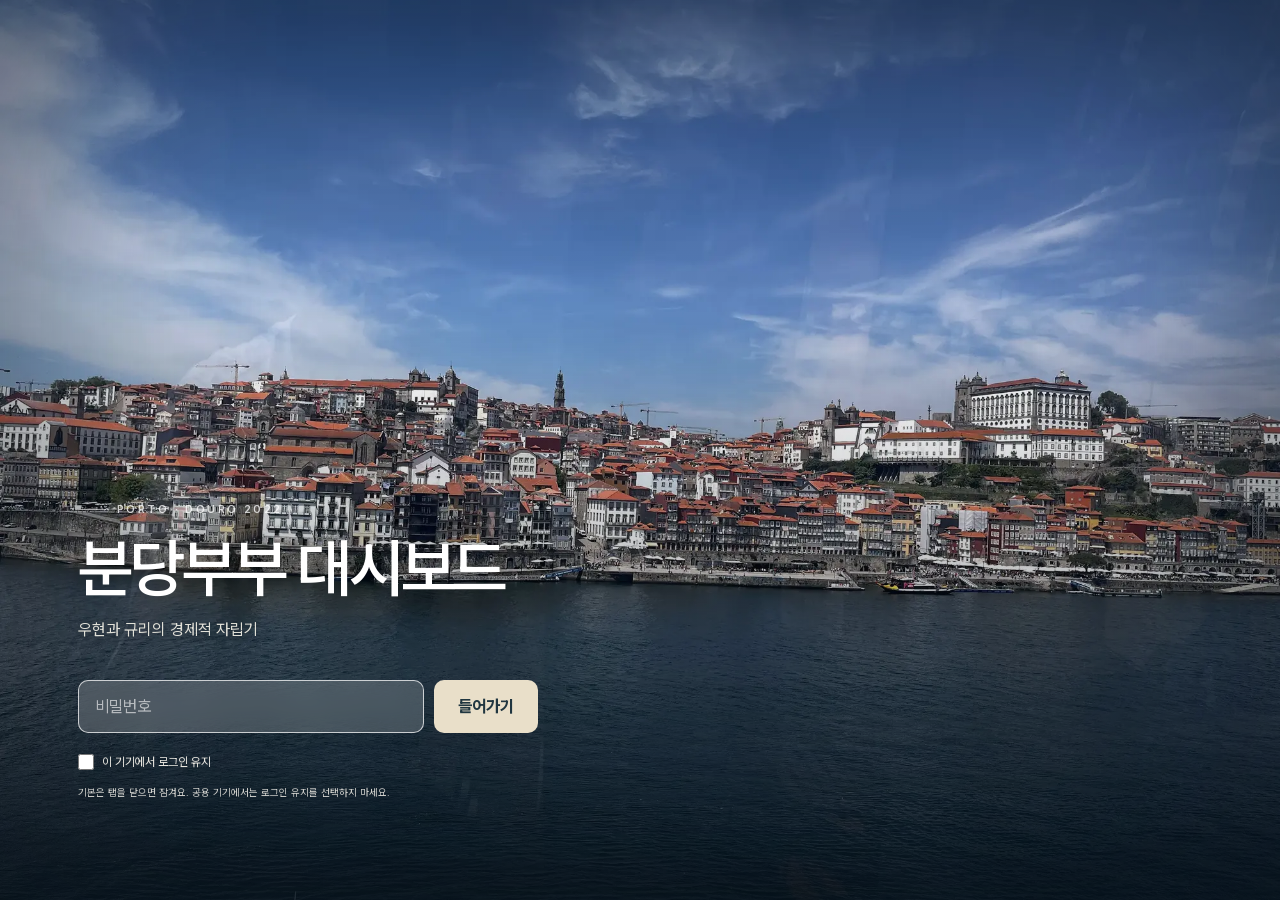
==== docs/index.html @ 0e935b37 "fix: restore readable original daily fortune sections" ====
<!DOCTYPE html>
<html lang="ko">
<head>
<meta charset="utf-8">
<meta name="viewport" content="width=device-width, initial-scale=1">
<meta name="robots" content="noindex">
<title>분당부부 대시보드</title>
<meta name="description" content="분당부부의 자산·FIRE 진척과 이사 후보를 한 화면에서 봅니다. 비밀번호로 잠긴 개인 대시보드입니다.">
<meta name="color-scheme" content="light dark">
<!-- 주소창·상태바 색을 페이지 배경과 맞춘다. 안 맞으면 모바일에서 위아래가 따로 논다. -->
<meta name="theme-color" content="#f6f7f9" media="(prefers-color-scheme: light)">
<meta name="theme-color" content="#0b0e12" media="(prefers-color-scheme: dark)">
<meta name="format-detection" content="telephone=no">
<!-- 홈 화면에 추가했을 때 브라우저 크롬 없이 앱처럼 뜬다 -->
<link rel="manifest" href="manifest.webmanifest">
<meta name="apple-mobile-web-app-capable" content="yes">
<meta name="apple-mobile-web-app-status-bar-style" content="black-translucent">
<meta name="apple-mobile-web-app-title" content="분당부부">
<!-- 파비콘은 외부 파일 없이 SVG 데이터 URI로. 요청 하나를 아끼고 다크에서도 또렷하다. -->
<link rel="icon" href="data:image/svg+xml,%3Csvg xmlns='http://www.w3.org/2000/svg' viewBox='0 0 64 64'%3E%3Crect width='64' height='64' rx='14' fill='%231f5fd0'/%3E%3Cpath d='M14 42 L26 28 L36 36 L50 20' fill='none' stroke='white' stroke-width='6' stroke-linecap='round' stroke-linejoin='round'/%3E%3C/svg%3E">
<link rel="apple-touch-icon" href="data:image/svg+xml,%3Csvg xmlns='http://www.w3.org/2000/svg' viewBox='0 0 64 64'%3E%3Crect width='64' height='64' rx='14' fill='%231f5fd0'/%3E%3Cpath d='M14 42 L26 28 L36 36 L50 20' fill='none' stroke='white' stroke-width='6' stroke-linecap='round' stroke-linejoin='round'/%3E%3C/svg%3E">
<!-- 히어로 이미지에 <link rel=preload>를 걸지 않는다. 크롬의 preload 스캐너는 뷰포트가
     정해지기 전에 돌아 media 조건을 무시하고 양쪽 파일을 다 받아버린다(실측 확인).
     이 페이지는 CSS가 통째로 인라인이라 스타일시트 왕복이 없어 preload 이득도 거의 없다. -->
<style>
  /* Pretendard 가변 — KS X 1001 한글 2,350자 + 라틴 + 명리 한자로 직접 서브셋(441KB).
     CDN을 쓰지 않는다: 외부 요청 0개 원칙을 지키고, 서드파티가 죽어도 글자가 안 깨진다.
     원본 2,057KB에서 줄인 것이고, 가변 1종(441KB)이 정적 3종(559KB)보다 가벼우면서
     이 페이지가 쓰는 400~800 굵기를 전부 커버한다.
     tnum을 살려 뒀다 — 숫자 자리 맞춤이 여기 달려 있어 본문·숫자를 한 폰트로 통일했다.
     swap: 폰트가 오기 전에도 시스템 글꼴로 먼저 읽힌다(빈 화면 없음). */
  @font-face {
    font-family: "Pretendard Subset";
    src: url("assets/font/pretendard-subset.woff2") format("woff2");
    font-weight: 45 930;
    font-style: normal;
    font-display: swap;
  }
  :root {
    /* 색 — 표면/잉크
       중립을 액센트(파랑) 쪽으로 살짝 기울인 냉색으로. 따뜻한 회색은 문서 느낌이 강했고,
       금융 계기판은 차가운 중립이 '정밀하다'는 인상을 준다. 액센트 계열은 그대로 잇는다. */
    --surface-1: #ffffff; --page: #f6f7f9;
    --ink-1: #11151b; --ink-2: #4a525e; --ink-muted: #87909c;
    --grid: #e0e4ea; --baseline: #c8cfd8; --border: rgba(17,21,27,0.10);
    /* 색 — 의미 */
    --pos: #0a7a3d; --neg: #c14340; --accent: #1f5fd0; --warn: #a9741a;

    /* 테마를 따르지 않는 색 — 아래 둘은 의도적으로 고정이다.
       ① 인트로: 항상 어두운 사진 위에 얹히므로 라이트/다크와 무관하다.
          테마 블록에 넣으면 라이트 모드에서 히어로가 깨진다.
       ② 스티키 메모: 종이 메모의 파스텔이라 테마가 바뀌어도 종이는 노랗다. */
    --intro-bg: #0a1826;
    --intro-sky-1: #2f6f9c; --intro-sky-2: #235c85;
    --intro-deep-1: #16466f; --intro-deep-2: #1e5680; --intro-deep-3: #17496a;
    --intro-deep-4: #103a54; --intro-deep-5: #0b2b3d;
    --intro-btn-ink: #123049;
    --intro-msg: #ffd6d1;
    --sticky-paper: #FFE08A; --sticky-cat: #7a5c00; --sticky-ink: #37322b;
    /* 의미색 배경 틴트 — 등락을 '색'만이 아니라 '형태(칩)'로도 읽히게 한다.
       색각 특성과 무관하게 훑을 때 시선에 걸리는 것이 목적. */
    --pos-bg: rgba(10,122,61,.10); --neg-bg: rgba(193,67,64,.10); --warn-bg: rgba(169,116,26,.12);
    /* 시세 방향 — 국내 증권 관례(상승 빨강·하락 파랑). --pos/--neg(우리에게 좋은가)와 다른 질문이다 */
    --rise: #d42a3c; --fall: #1d62d4; --rise-bg: rgba(212,42,60,.10); --fall-bg: rgba(29,98,212,.10);
    --accent-bg: rgba(31,95,208,.08);
    /* 색 — 자산 카테고리 (차트·칩 공용) */
    --c-re: #2a78d6; --c-us: #17a074; --c-kr: #e0961a; --c-cash: #0a9668;
    --c-vi: #6d5cd6; --c-debt: #c0645f;
    /* '지금 vs 은퇴' 비교 막대 전용 — 항목 색을 쓰지 않고 두 계열만 구분한다 */
    --cmp-now: #b9b7ae; --cmp-ret: #2a78d6;
    /* 표지 위를 지나가는 탭바의 유리 배경 */
    --nav-bg: rgba(252,252,251,.88);
    /* 내비게이션 전용 팔레트 — 제네시스식으로 조용하게. 시그니처는 구리색 한 줄이고,
       선택 표시는 색으로 소리치지 않고 '판(plate)'을 깔아 층을 만든다.
       --accent(파랑)를 쓰지 않는 이유: 그 파랑은 링크·포커스링의 색이라, 내비까지
       같은 색을 쓰면 '누를 수 있는 것'과 '지금 여기'가 한 색으로 뭉갠다. */
    --nav-accent: #9a6a3c;                  /* 구리 */
    /* 판을 흰색으로 두면 바 자체가 이미 거의 흰색이라 보이지 않는다.
       구리에서 파생한 옅은 톤을 깔아, 선택 표시와 시그니처를 한 몸으로 만든다. */
    --nav-on-bg: rgba(154,106,60,.10);
    --nav-on-line: rgba(154,106,60,.32);
    --nav-hover: rgba(17,21,27,.045);
    /* 하위호환 별칭 */
    --up: var(--pos); --down: var(--neg);
    /* ── 타이포 — 크기가 아니라 '역할'로 쓴다 ──────────────────────────────
       종전 스케일은 아래쪽에 뭉쳐 있었다. 13/12.5/11.5는 1.5px 안에 세 단계가
       겹쳐 사실상 구분이 안 되는데 전체 사용의 84%가 거기 몰렸고, 정작 h2(카드 제목)가
       본문과 같은 13px이라 위계가 없었다. 그래서 중간을 열고 아래를 정리한다.
         대제목 h1 › 중제목 h2 › 소제목 h3 › 본문 › 설명글 › 보조
       숫자는 제목과 다른 리듬이 필요해 별도 축(num-*)으로 뗀다. */
    --fs-display: clamp(32px, 5.2vw, 44px);  /* 인트로 히어로 */
    --fs-h1: 26px;      /* 대제목 — 사이트 타이틀 */
    --fs-h2: 19px;      /* 중제목 — 카드 제목 */
    --fs-h3: 16.5px;      /* 소제목 — 카드 안 구획·강조 라벨 */
    --fs-nav: 17px;     /* 탭 — 전역 길잡이라 본문보다 확실히 크게 */
    --fs-body: 14.5px;  /* 본문 · 표 셀 */
    --fs-cap: 13.5px;   /* 설명글 · 캡션 */
    --fs-micro: 12.5px; /* 배지 · 단위 — 최소한만 */
    --fs-num-xl: 32px;  /* 대표 KPI */
    --fs-num-lg: 25px;  /* 일반 KPI */
    --fs-num-md: 19.5px;  /* 보조 수치 */
    /* 하위호환 별칭 — 옛 이름을 새 역할로 잇는다 */
    --fs-hero: var(--fs-display); --fs-1: var(--fs-num-xl); --fs-2: var(--fs-num-lg);
    --fs-3: var(--fs-num-md); --fs-4: var(--fs-h3);
    --fs-sm: var(--fs-cap); --fs-xs: var(--fs-micro);
    /* 서체 축 — 본문(sans)과 데이터(mono)를 역할로 가른다.
       라벨·단위·시각·표 헤더를 모노+대문자+자간으로 쓰면 본문과 층이 갈리면서
       '계기판'의 인상이 생긴다. 웹폰트를 링크하면 CSP/오프라인에서 조용히 깨지므로
       설치 폰트 스택만 쓴다. */
    --sans: "Pretendard Subset", "Pretendard Variable", Pretendard,
            system-ui, -apple-system, "Segoe UI", "Apple SD Gothic Neo", sans-serif;
    /* 숫자도 같은 글꼴로. Pretendard에 tnum이 있어 자리가 맞고, OS마다 다른
       모노 스택을 쓰지 않아 화면이 어디서나 같아진다. */
    --mono: "Pretendard Subset", "Pretendard Variable", Pretendard,
            ui-monospace, "SF Mono", "Cascadia Mono", Consolas, monospace;
    /* 형태 */
    --r: 12px; --r-sm: 8px; --r-pill: 999px;
    --shadow: 0 1px 2px rgba(11,11,11,.04);
    --shadow-lift: 0 6px 18px rgba(11,11,11,.07);
    --flow-hi: rgba(42,120,214,.07);
    /* 움직임 — 한 곳에서 관리해 화면 전체가 같은 호흡으로 움직이게 */
    --ease: cubic-bezier(.22, .61, .36, 1);      /* 부드럽게 감속 */
    --ease-out: cubic-bezier(.16, 1, .3, 1);     /* 크게 튀어나오듯 */
    --dur-1: .16s; --dur-2: .28s; --dur-3: .45s;
  }
  /* 다크 팔레트 — OS 설정(수동 미지정 시) 또는 수동 토글(data-theme=dark) */
  @media (prefers-color-scheme: dark) { :root:not([data-theme]) {
      --surface-1: #141920; --page: #0b0e12;
      --ink-1: #eef1f5; --ink-2: #b3bcc8; --ink-muted: #7d8794;
      --grid: #242c36; --baseline: #38424e; --border: rgba(255,255,255,0.10);
      --pos: #3cb96a; --neg: #e0706c; --accent: #5b95ee; --warn: #d09a3a;
      --pos-bg: rgba(60,185,106,.14); --neg-bg: rgba(224,112,108,.14); --warn-bg: rgba(208,154,58,.16);
      --rise: #ff6b6f; --fall: #6aa6ff; --rise-bg: rgba(255,107,111,.15); --fall-bg: rgba(106,166,255,.15);
      --accent-bg: rgba(91,149,238,.13);
      --c-re: #4a92ea; --c-us: #22b184; --c-kr: #d99b2c; --c-cash: #17a877;
      --c-vi: #9689ec; --c-debt: #d68a86;
      --cmp-now: #55544f; --cmp-ret: #4a92ea;
      --nav-bg: rgba(20,20,19,.86);
      --nav-accent: #c89b6a;                /* 어두운 바탕에선 구리를 한 단계 밝게 */
      --nav-on-bg: rgba(200,155,106,.15);
      --nav-on-line: rgba(200,155,106,.34);
      --nav-hover: rgba(255,255,255,.05);
      --shadow: none; --shadow-lift: 0 6px 20px rgba(0,0,0,.45);
      --flow-hi: rgba(74,146,234,.12);
  } }
  :root[data-theme="dark"] {
      --surface-1: #141920; --page: #0b0e12;
      --ink-1: #eef1f5; --ink-2: #b3bcc8; --ink-muted: #7d8794;
      --grid: #242c36; --baseline: #38424e; --border: rgba(255,255,255,0.10);
      --pos: #3cb96a; --neg: #e0706c; --accent: #5b95ee; --warn: #d09a3a;
      --pos-bg: rgba(60,185,106,.14); --neg-bg: rgba(224,112,108,.14); --warn-bg: rgba(208,154,58,.16);
      --rise: #ff6b6f; --fall: #6aa6ff; --rise-bg: rgba(255,107,111,.15); --fall-bg: rgba(106,166,255,.15);
      --accent-bg: rgba(91,149,238,.13);
      --c-re: #4a92ea; --c-us: #22b184; --c-kr: #d99b2c; --c-cash: #17a877;
      --c-vi: #9689ec; --c-debt: #d68a86;
      --cmp-now: #55544f; --cmp-ret: #4a92ea;
      --nav-bg: rgba(20,20,19,.86);
      --nav-accent: #c89b6a;                /* 어두운 바탕에선 구리를 한 단계 밝게 */
      --nav-on-bg: rgba(200,155,106,.15);
      --nav-on-line: rgba(200,155,106,.34);
      --nav-hover: rgba(255,255,255,.05);
      --shadow: none; --shadow-lift: 0 6px 20px rgba(0,0,0,.45);
      --flow-hi: rgba(74,146,234,.12);
  }
  /* data-theme="light"는 별도 변수 불필요 — :root 기본(라이트)이 그대로 적용되고
     위 OS-다크 규칙은 :not([data-theme])라 무효화된다 */
  * { box-sizing: border-box; margin: 0; }
  body {
    background: var(--page); color: var(--ink-1);
    font-family: var(--sans);
    /* tnum·kern을 폰트 차원에서 켠다. tabular-nums만으로는 폰트가 지원해도
       브라우저가 늘 적용하지는 않는다. */
    font-feature-settings: "tnum" 1, "kern" 1;
    font-size: var(--fs-body); line-height: 1.5;
    --pad: 20px;   /* 표지·탭바가 이 여백을 뚫고 화면 끝까지 나갈 때 쓴다 */
    padding: 22px var(--pad) 60px; max-width: 1200px; margin: 0 auto;
    -webkit-font-smoothing: antialiased;
  }

  /* ── 데이터 표기 유틸 ──────────────────────────────────────────────────
     .u-mono  : 라벨·단위·시각 등 '기계가 읽어준 값'에 붙이는 축
     .chip    : 등락을 형태로 감싼다 (색만으로 의미를 지지 않게)
     .live-dot: 실시간 여부를 점 하나로 — 문구보다 먼저 눈에 걸린다 */
  .u-mono { font-family: var(--mono); font-variant-numeric: tabular-nums; }
  .u-label { font-family: var(--mono); font-size: var(--fs-micro); font-weight: 700;
             letter-spacing: .1em; text-transform: uppercase; color: var(--ink-muted); }
  /* 이름 주의: 표 안 `td .chip`은 이미 8×8 범례 점으로 쓰이고 있다.
     같은 이름을 쓰면 표에서 짓눌리므로 등락 칩은 .delta-chip으로 분리한다. */
  .delta-chip { display: inline-flex; align-items: center; gap: 4px; font-weight: 700;
          font-size: var(--fs-cap); padding: 2px 8px; border-radius: var(--r-sm);
          font-variant-numeric: tabular-nums; white-space: nowrap; }
  .delta-chip.up { background: var(--pos-bg); color: var(--pos); }
  .delta-chip.dn { background: var(--neg-bg); color: var(--neg); }
  .delta-chip.flat { background: var(--accent-bg); color: var(--ink-2); }
  /* 표 안에서도 배경 틴트가 유지되도록 크기 규칙을 명시적으로 되돌린다 */
  td .delta-chip { width: auto; height: auto; border-radius: var(--r-sm); margin-right: 0; vertical-align: baseline; }

  /* 헤더 */
  header { display: flex; flex-wrap: wrap; align-items: center; gap: 8px 12px; margin-bottom: 20px; }
  h1 { font-size: var(--fs-h1); font-weight: 750; letter-spacing: -0.02em; }
  /* 화면에는 없고 스크린리더만 읽는 라벨 */
  .sr-only { position:absolute; width:1px; height:1px; padding:0; margin:-1px;
             overflow:hidden; clip:rect(0 0 0 0); white-space:nowrap; border:0; }
  .meta { color: var(--ink-muted); font-size: var(--fs-cap); font-variant-numeric: tabular-nums; }
  /* 헤더 상태 — '지금 값인가'를 점 하나로 먼저 말한다 */
  #updated { display: inline-flex; align-items: center; gap: 10px; flex-wrap: wrap; }
  .hdr-live { display: inline-flex; align-items: center; gap: 5px; font-family: var(--mono);
              font-size: var(--fs-micro); font-weight: 700; letter-spacing: .04em;
              color: var(--pos); background: var(--pos-bg); padding: 3px 9px; border-radius: var(--r-pill); }
  /* 20분이 넘으면 초록을 거둔다 — 10분 주기가 멈췄다는 신호다 */
  .hdr-live.stale { color: var(--warn); background: var(--warn-bg, transparent); }
  .hdr-live { cursor: help; }
  .hdr-live .dot { width: 6px; height: 6px; border-radius: 50%; background: currentColor; }
  /* 두 시각이 붙어 읽히지 않게 — '실시간 10:00스냅샷 07:51'로 뭉쳐 보였다 */
  .hdr-snap { font-family: var(--mono); font-size: var(--fs-micro); color: var(--ink-muted);
    margin-left: 10px; padding-left: 10px; border-left: 1px solid var(--border); }
  #theme { margin-left: auto; width: 34px; height: 34px; display: inline-flex; align-items: center; justify-content: center;
           font-size: var(--fs-h3); cursor: pointer; background: var(--surface-1); border: 1px solid var(--border);
           border-radius: var(--r-sm); transition: border-color .15s; padding: 0; }
  #theme:hover { border-color: var(--accent); }
  /* 🌙 오른쪽에 붙는 것들은 저마다 auto를 갖지 않게 한다 — 하나라도 auto면 그 앞에서
     간격이 벌어져 버튼들이 흩어진다. 밀어내는 역할은 #theme 하나가 맡는다. */
  #theme ~ #granny, #theme ~ #refresh { margin-left: 0; }
  /* 높이를 못 박는다 — a는 content-box, button은 border-box라 같은 padding으로도
     2px 어긋나 나란히 두면 눈에 띈다. */
  #granny, #refresh { box-sizing: border-box; height: 34px;
             display: inline-flex; align-items: center; gap: 6px;
             font-family: inherit; font-size: var(--fs-sm); font-weight: 600; color: var(--ink-2); cursor: pointer;
             background: var(--surface-1); border: 1px solid var(--border); border-radius: var(--r-sm); padding: 0 13px;
             transition: color .15s, border-color .15s; }
  #refresh { margin-left: auto; }
  #granny { text-decoration: none; }
  #granny:hover, #refresh:hover { border-color: var(--accent); color: var(--accent); }
  #refresh:disabled { cursor: default; opacity: .6; }
  #refresh .ic { font-size: var(--fs-body); line-height: 1; }
  #refresh.spin .ic { animation: spin .8s linear infinite; }
  @keyframes spin { to { transform: rotate(360deg); } }

  #toast { position: fixed; left: 50%; bottom: 26px; transform: translateX(-50%) translateY(20px);
           background: var(--ink-1); color: var(--page); font-size: var(--fs-body); font-weight: 500;
           padding: 10px 18px; border-radius: var(--r-pill); opacity: 0; pointer-events: none;
           transition: opacity .25s, transform .25s; z-index: 30; }
  #toast.on { opacity: 1; transform: translateX(-50%) translateY(0); }
  /* 업데이트 직후 짧은 하이라이트 */
  .flash-in { animation: flashIn .7s ease; }
  #updated.flash-in { animation: flashText .9s ease; }
  @keyframes flashIn { 0% { opacity: .35; } 100% { opacity: 1; } }
  @keyframes flashText { 0%,100% { color: var(--ink-muted); } 30% { color: var(--pos); font-weight: 700; } }

  /* ── 히어로 밴드 ────────────────────────────────────────────────────────
     표면 3단계 중 최상위. 좌측 액센트 레일 + 옅은 그라데이션으로 '여기가 제일 중요'를
     형태로 말한다 (일반 카드는 테두리만, 하위 블록은 여백만). */
  .heroband { background: var(--surface-1); border: 1px solid var(--border);
              border-left: 3px solid var(--accent); border-radius: var(--r);
              padding: 15px 18px; margin-bottom: 16px; box-shadow: var(--shadow);
              background-image: linear-gradient(180deg, var(--accent-bg), transparent 62%);
              display: grid; gap: 14px 26px; grid-template-columns: 1fr; align-items: center; }
  @media (min-width: 720px) { .heroband { grid-template-columns: minmax(210px, auto) 1fr; } }
  .hb-main .u-label { display: block; margin-bottom: 3px; }
  /* ── 순자산 가리기 ────────────────────────────────────────────────────
     회사에서 열 때 숫자가 대뜸 보이지 않게 접을 수 있다. 값을 지우는 게 아니라
     흐리게 덮는다 — 다시 펼 때 새로 그릴 필요가 없고 카드 높이도 안 흔들린다.
     blur만 쓰면 글자 윤곽으로 자릿수가 읽히므로 색까지 눕혀 완전히 가린다. */
  .heroband { position: relative; cursor: pointer; }
  .heroband .hb-val, .heroband .hb-deltas, .heroband .hb-gauges { transition: filter .18s, opacity .18s; }
  .hb-off .hb-val, .hb-off .hb-deltas, .hb-off .hb-gauges {
    filter: blur(9px); opacity: .30; user-select: none; pointer-events: none; }
  .hb-off .hb-val { color: var(--ink-muted); }
  .hb-toggle { position: absolute; top: 10px; right: 12px; z-index: 2;
    display: inline-flex; align-items: center; gap: 5px; cursor: pointer;
    font-family: inherit; font-size: var(--fs-micro); font-weight: 600;
    color: var(--ink-muted); background: var(--surface-1);
    border: 1px solid var(--border); border-radius: var(--r-pill); padding: 3px 9px; }
  .hb-toggle:hover { color: var(--accent); border-color: var(--accent); }
  /* 넓은 화면에선 이 버튼이 오른쪽 열(FIRE 게이지)의 첫 줄 위에 뜬다 — 'FIRE 기본 76.1%'의
     숫자가 버튼에 가려졌다(2026-10 점검). 첫 머리줄만 버튼 폭만큼 비켜 세로 배치는 그대로 둔다. */
  @media (min-width: 720px) { .hb-gauges > :first-child .hb-g-head { padding-right: 84px; } }
  @media (prefers-reduced-motion: reduce) {
    .heroband .hb-val, .heroband .hb-deltas, .heroband .hb-gauges { transition: none; }
  }
  .hb-val { font-size: var(--fs-num-xl); font-weight: 800; letter-spacing: -.03em;
            line-height: 1.1; font-variant-numeric: tabular-nums; }
  .hb-deltas { display: flex; align-items: center; gap: 9px; flex-wrap: wrap; margin-top: 7px; }
  .hb-sub { font-family: var(--mono); font-size: var(--fs-micro); color: var(--ink-muted);
            display: flex; gap: 11px; flex-wrap: wrap; }
  .hb-sub b { font-weight: 700; font-variant-numeric: tabular-nums; }
  /* FIRE 게이지 — '얼마나 왔나'를 막대로. 숫자만 있을 때보다 진척이 즉시 읽힌다. */
  .hb-gauges { display: grid; gap: 9px; }
  .hb-g-head { display: flex; justify-content: space-between; align-items: baseline;
               font-family: var(--mono); font-size: var(--fs-micro); color: var(--ink-muted);
               letter-spacing: .06em; margin-bottom: 4px; }
  .hb-g-head b { color: var(--ink-1); font-weight: 700; font-variant-numeric: tabular-nums; }
  .hb-track { height: 6px; border-radius: var(--r-pill); background: var(--grid); overflow: hidden; }
  .hb-fill { height: 100%; border-radius: var(--r-pill); }
  @media (prefers-reduced-motion: no-preference) {
    .hb-fill { transition: width var(--dur-3) var(--ease); }
  }

  /* 탭 */
  /* overflow-x:auto 는 CSS 규칙상 overflow-y 도 auto 로 만든다 — 탭 높이가 살짝 넘치면
     세로 스크롤바(▲▼)가 생긴다. y는 hidden으로 막고, 좁은 화면용 가로 스크롤은 남기되 막대는 숨긴다. */
  /* ── 표지 ────────────────────────────────────────────────────────────────
     매일 아침 30초 보는 계기판이라 한 화면을 통째로 쓰지 않는다(62vh). 스크롤 없이도
     순자산이 보이면서, 사진은 사진대로 살아 있는 절충. */
  #cover { position: relative; height: 62svh; min-height: 340px; max-height: 620px;
    margin: -18px calc(-1 * var(--pad)) 0; overflow: hidden;
    display: flex; align-items: flex-end; isolation: isolate; }
  #cover[hidden] { display: none; }
  .cover-stack { position: absolute; inset: 0; z-index: 0; background: #0a1826; }
  /* 두 겹을 겹쳐 두고 서로 페이드 — 교체 순간 배경이 비지 않는다 */
  .cover-layer { position: absolute; inset: 0; overflow: hidden;
    /* 전환 1.0s — 머무는 시간(5s)의 5분의 1. 1.6s이면 슬롯의 3분의 1이 흐릿한
       중간 상태가 되어 사진이 또렷하게 서 있는 시간이 모자란다. */
    opacity: 0; transition: opacity 1.0s var(--ease); will-change: opacity; }
  .cover-layer.on { opacity: 1; }
  /* 세로 사진은 가로 띠에 넣으면 인물만 크게 잘려 배경이 안 보인다. 그래서 사진 전체를
     담고(contain), 남는 좌우는 같은 사진을 흐리게 깔아 메운다. 얼굴이 작아지고
     주변 풍경이 드러난다 — 2026-08-24 요청. 가로 사진은 종전대로 꽉 채운다. */
  .cl-blur, .cl-main { position: absolute; inset: 0; background-repeat: no-repeat; }
  .cl-blur { background-size: cover; background-position: center;
    filter: blur(26px) saturate(115%) brightness(.62); transform: scale(1.14); }
  .cl-main { background-size: cover; }
  .cover-layer.fit .cl-main { background-size: contain; background-position: center; }
  /* 줌 9s — 한 장이 보이는 시간(5s + 전환 1s)에 3분의 2쯤 나아간다.
     24s였을 땐 5분의 1만 재생돼 움직임이 눈에 잡히지 않았다. */
  .cover-layer.kb .cl-main { animation: coverZoom 9s ease-out forwards; }
  @keyframes coverZoom { from { transform: scale(1.06); } to { transform: scale(1); } }
  .cover-layer video { width: 100%; height: 100%; object-fit: cover; display: block; }
  /* 글자가 앉는 아래쪽만 눌러 준다 — 사진 위쪽(하늘)은 그대로 살린다 */
  .cover-scrim { position: absolute; inset: 0; z-index: 1; pointer-events: none;
    background: linear-gradient(180deg, rgba(8,18,28,.30) 0%, rgba(8,18,28,0) 34%,
                rgba(8,18,28,.42) 68%, rgba(8,18,28,.82) 100%); }
  .cover-body { position: relative; z-index: 2; width: 100%;
    padding: 0 var(--pad) 18px; }
  .cover-cap { font-family: var(--mono); font-size: var(--fs-micro); letter-spacing: .14em;
    text-transform: uppercase; color: rgba(255,255,255,.72); margin-bottom: 10px; }
  /* 사진 위에서는 밴드가 유리판이 된다 — 페이지 배경색을 전제로 만든 색을 덮는다 */
  #cover .heroband { background: rgba(12,18,26,.42); border-color: rgba(255,255,255,.16);
    backdrop-filter: blur(14px) saturate(120%); -webkit-backdrop-filter: blur(14px) saturate(120%);
    box-shadow: 0 18px 50px rgba(0,0,0,.35); }
  #cover .heroband, #cover .hb-val, #cover .hb-g-head b { color: #fff; }
  #cover .u-label, #cover .hb-sub, #cover .hb-g-head { color: rgba(255,255,255,.72); }
  #cover .hb-track { background: rgba(255,255,255,.18); }
  #cover .hb-toggle { color: rgba(255,255,255,.75); border-color: rgba(255,255,255,.28); }
  @media (prefers-reduced-motion: reduce) {
    .cover-layer { transition: none; }
    .cover-layer.kb { animation: none; }
  }

  .tabs { display: flex; gap: 4px; margin-bottom: 18px; border-bottom: 1px solid var(--border);
          overflow-x: auto; overflow-y: hidden; scrollbar-width: none; -ms-overflow-style: none;
          /* 표지 위로 떠서 따라다닌다. 제네시스는 스크롤해도 투명하지만 그 아래는 끝까지
             사진이다 — 우리 아래는 표와 숫자라 투명하면 글자가 겹쳐 읽힌다. 유리로 간다. */
          position: sticky; top: 0; z-index: 30;
          background: var(--nav-bg); backdrop-filter: blur(14px) saturate(130%);
          -webkit-backdrop-filter: blur(14px) saturate(130%);
          margin-left: calc(-1 * var(--pad)); margin-right: calc(-1 * var(--pad));
          padding-left: var(--pad); padding-right: var(--pad);
          /* 판이 숨 쉴 위아래 여백. 이게 없으면 선택 표시가 바에 꽉 끼어 답답하다. */
          padding-top: 6px; padding-bottom: 6px; }
  .tabs::-webkit-scrollbar { display: none; }
  /* 좁은 화면에서 탭이 넘칠 때, 잘린 쪽 가장자리를 흐리게 해 '더 있다'를 알린다.
     스크롤바를 숨겼으니 이 신호마저 없으면 나머지 탭의 존재를 모른다.
     한 규칙 + 변수 두 개로 좌/우를 따로 켠다 (JS가 스크롤 위치를 보고 토글). */
  .tabs { --fade-l: 0px; --fade-r: 0px;
          -webkit-mask-image: linear-gradient(90deg, transparent 0, #000 var(--fade-l),
                              #000 calc(100% - var(--fade-r)), transparent 100%);
          mask-image: linear-gradient(90deg, transparent 0, #000 var(--fade-l),
                      #000 calc(100% - var(--fade-r)), transparent 100%); }
  .tabs.fade-l { --fade-l: 30px; }
  .tabs.fade-r { --fade-r: 30px; }
  /* 비활성 탭은 --ink-muted였다. 유리 바 위에서 대비가 모자라 메뉴 영역 자체가
     흐릿하게 묻혔다(2026-08 제보). 본문 계열(--ink-2)로 올려 '읽히는 것'을 먼저 만든다.
     자간은 제네시스처럼 살짝 벌린다 — 짧은 한글 라벨이 덩어리로 뭉치지 않고 또렷해진다. */
  .tab { position: relative; background: none; border: none; cursor: pointer; font-family: inherit;
         white-space: nowrap; font-size: var(--fs-nav); font-weight: 600; color: var(--ink-2);
         /* 세로 12px — 판을 넣느라 11px로 줄였더니 터치 높이가 42px로 떨어졌다.
            손가락으로 누르는 표적은 44px 아래로 내리지 않는다. */
         padding: 12px 18px; border-radius: 10px; letter-spacing: .012em;
         transition: color var(--dur-1) var(--ease), background var(--dur-1) var(--ease),
                     box-shadow var(--dur-1) var(--ease); }
  /* 선택 표시는 색이 아니라 '판'으로 한다. 종전엔 2.5px 밑줄 하나뿐이라 어느 메뉴에
     있는지가 한눈에 안 잡혔다.
     판 안에 구리 밑줄까지 겹쳐 봤지만 부산했다 — 판이 이미 '여기'라고 말하는데 줄이
     한 번 더 말한다. 제네시스는 둘 중 하나만 쓴다. 판과 구리 실테두리만 남긴다. */
  .tab:hover { color: var(--ink-1); background: var(--nav-hover); }
  .tab.on { color: var(--ink-1); font-weight: 700;
            background: var(--nav-on-bg);
            box-shadow: inset 0 0 0 1px var(--nav-on-line); }
  .tab:focus-visible { outline: 2px solid var(--accent); outline-offset: -3px; border-radius: 6px; }
  /* 키보드 포커스 기본값 — 탭에만 있던 링을 나머지 조작 요소로 넓힌다.
     :focus-visible이라 마우스 클릭에는 링이 뜨지 않고 키보드 이동에만 보인다. */
  button:focus-visible, a:focus-visible, [tabindex]:focus-visible, summary:focus-visible {
    outline: 2px solid var(--accent); outline-offset: 2px; border-radius: var(--r-sm); }

  /* 탭 전환 — 내용이 아래에서 살짝 떠오르며 들어온다. 갈아끼운 티가 나야 방금 바뀐 걸 안다. */
  @keyframes tabIn { from { opacity: 0; transform: translateY(8px); } to { opacity: 1; transform: none; } }
  .tab-panel-in { animation: tabIn var(--dur-3) var(--ease-out) both; }

  .tab .t-short { display: none; }
  @media (max-width: 560px) {
    /* 폰 폭에선 탭 여덟 개가 화면 두 개 반이라 '투자 포트폴리…'처럼 잘려 보였다.
       짧은 이름으로 바꾼다 — 스크린리더는 aria-label로 원래 이름을 그대로 읽는다. */
    .tab .t-full { display: none; }
    .tab .t-short { display: inline; }
    .tab { padding: 12px 14px; }
    /* 헤더가 다섯 줄(제목·실시간·스냅샷·환율+버튼·업데이트)이었다. 실시간을 받았으면
       스냅샷 시각은 보조라 접고, 업데이트 버튼은 아이콘만 남겨 다른 버튼과 한 줄에 둔다. */
    .hdr-snap.secondary { display: none; }
    #refresh .lb { display: none; }
    #refresh { padding: 0 10px; }
  }

  /* 카드 */
  .cards { display: grid; grid-template-columns: repeat(auto-fit, minmax(190px, 1fr)); gap: 12px; margin-bottom: 16px; }
  .card { background: var(--surface-1); border: 1px solid var(--border); border-radius: var(--r);
          padding: 16px 18px; box-shadow: var(--shadow);
          transition: transform var(--dur-2) var(--ease), box-shadow var(--dur-2) var(--ease),
                      border-color var(--dur-2) var(--ease); }
  /* KPI 카드만 살짝 떠오른다 — 섹션 카드(section.card)는 문서라 들썩이면 산만하다.
     그림자 색은 테마 변수(--shadow-lift)로 빼서 라이트·다크가 각자 맞는 농도를 갖는다. */
  .cards > .card:hover { transform: translateY(-2px); border-color: var(--baseline);
                         box-shadow: var(--shadow-lift); }
  section.card { margin-bottom: 14px; }

  /* 스크롤 진입 — 화면에 들어올 때 한 번만 떠오른다. 아래로 내려갈수록 카드가
     차례로 나타나 페이지에 리듬이 생긴다. 이미 본 것은 다시 움직이지 않는다. */
  .reveal { opacity: 0; transform: translateY(14px);
            transition: opacity var(--dur-3) var(--ease-out), transform var(--dur-3) var(--ease-out); }
  .reveal.seen { opacity: 1; transform: none; }

  /* 움직임을 줄여달라고 한 사용자에겐 전부 끈다 — 접근성 기본값 */
  @media (prefers-reduced-motion: reduce) {
    *, *::before, *::after { animation-duration: .001ms !important; animation-iteration-count: 1 !important;
                             transition-duration: .001ms !important; scroll-behavior: auto !important; }
    .reveal { opacity: 1; transform: none; }
  }
  .card .label { font-size: var(--fs-cap); color: var(--ink-2); margin-bottom: 7px; font-weight: 500; }
  /* KPI 숫자는 한 축(num-lg)으로 고정한다 — 종전엔 개요 탭만 23px, 나머지 탭은 26px이라
     탭을 옮길 때마다 같은 성격의 숫자가 커졌다 작아졌다 했다. hero도 같은 행에 서므로 같은 크기. */
  .card .value { font-size: var(--fs-num-lg); font-weight: 700; line-height: 1.12;
                 letter-spacing: -0.02em; font-variant-numeric: tabular-nums; }
  .card .sub { font-size: var(--fs-cap); color: var(--ink-muted); margin-top: 7px; font-variant-numeric: tabular-nums; }
  .delta-up { color: var(--pos); } .delta-down { color: var(--neg); }
  .delta-none { color: var(--ink-muted); }
  /* 순자산·총자산·부채 카드 — 전일·전월·전년 델타 정돈 (값 크기는 .card .value로 통일) */
  .kpi-deltas { display: flex; flex-wrap: wrap; gap: 2px 12px; }
  .kpi-deltas .kd { white-space: nowrap; }
  .kpi-deltas .kd i { color: var(--ink-muted); font-style: normal; margin-right: 2px; }
  .kpi-deltas .kd b { font-weight: 600; font-variant-numeric: tabular-nums; }
  /* 예상 건강보험료 상세 */
  .hi-head { display: flex; flex-wrap: wrap; align-items: baseline; gap: 6px 14px; margin-bottom: 14px; }
  .hi-big { font-size: var(--fs-1); font-weight: 700; font-variant-numeric: tabular-nums; letter-spacing: -.015em; }
  .hi-big small { font-size: var(--fs-4); font-weight: 600; color: var(--ink-muted); margin-left: 2px; }
  .hi-sub { font-size: var(--fs-sm); color: var(--ink-muted); font-variant-numeric: tabular-nums; }
  .hi-grid { display: grid; grid-template-columns: repeat(auto-fit, minmax(300px, 1fr)); gap: 12px; }
  .hi-panel { background: var(--page); border: 1px solid var(--border); border-radius: var(--r); padding: 14px 15px; }
  .hi-h { font-size: var(--fs-body); font-weight: 600; color: var(--ink-2); margin-bottom: 9px; }
  .hi-tbl { width: 100%; border-collapse: collapse; font-size: var(--fs-sm); }
  .hi-tbl td { padding: 7px 4px; border-bottom: 1px solid var(--grid); vertical-align: top; }
  #flow-table { width: 100%; border-collapse: collapse; font-size: var(--fs-body); }
  /* --line은 어디에도 정의된 적이 없어 이 테두리가 통째로 무효였다(선이 안 그려짐).
     다른 표와 같은 토큰(--grid)으로 맞춘다. */
  #flow-table th, #flow-table td { padding: 9px 10px; border-bottom: 1px solid var(--grid); }
  #flow-table thead th { color: var(--ink-muted); font-weight: 600; text-align: left; white-space: nowrap; }
  #flow-table td.num, #flow-table th.num { text-align: right; white-space: nowrap; font-variant-numeric: tabular-nums; }
  #flow-table tbody tr:last-child td { border-bottom: 0; }
  #flow-table .th-sub { display: block; font-size: var(--fs-micro); color: var(--ink-muted); font-weight: 400; }
  /* 순잉여는 굵게, 저축률은 열 전체를 옅게 깔아 눈이 먼저 가게 한다 */
  #flow-table td.flow-surplus { font-weight: 700; }
  #flow-table td.flow-rate { font-weight: 700; color: var(--accent); background: var(--flow-hi); }
  .hi-tbl td.num { text-align: right; white-space: nowrap; font-variant-numeric: tabular-nums; width: 1%; padding-left: 12px; }
  .hi-name { word-break: keep-all; }
  .hi-why { color: var(--ink-muted); font-size: var(--fs-cap); line-height: 1.45; margin-top: 3px; word-break: keep-all; }
  .hi-tbl tr.hi-tot td { border-top: 2px solid var(--border); border-bottom: none; color: var(--ink-1); }
  .hi-tbl tr:last-child td { border-bottom: none; }
  #detail td small { font-size: var(--fs-xs); font-weight: 500; opacity: 0.85; }
  /* 지금 vs 은퇴 비교 (표준 카테고리) */
  .cmp-head { display: flex; flex-wrap: wrap; align-items: baseline; gap: 6px 14px; margin-bottom: 14px; font-size: var(--fs-body); }
  .cmp-head b { font-weight: 700; font-variant-numeric: tabular-nums; }
  .kind-dot { font-size: 10px; margin-left: 4px; vertical-align: 1px; cursor: help; }
  /* 브릿지(폭포) — 지금 월평균에서 은퇴 월평균까지 요인별 누적 */
  .brg-row { display: grid; grid-template-columns: 116px 1fr 74px; gap: 10px; align-items: center; padding: 5px 0; }
  .brg-name { font-size: var(--fs-body); font-weight: 600; white-space: nowrap; overflow: hidden; text-overflow: ellipsis; }
  .brg-track { position: relative; height: 19px; background: var(--grid); border-radius: 4px; }
  .brg-fill { position: absolute; top: 0; height: 100%; border-radius: 3px; min-width: 2px; transition: width .5s ease, left .5s ease; }
  .brg-up { background: var(--neg); }
  .brg-down { background: var(--pos); }
  .brg-base { background: var(--accent); opacity: .55; }
  .brg-end { opacity: 1; }
  .brg-v { font-size: var(--fs-sm); text-align: right; font-variant-numeric: tabular-nums; color: var(--ink-2); }
  .brg-strong { font-weight: 700; color: var(--ink-1); }
  .cmp-row { display: grid; grid-template-columns: 92px 1fr 60px; gap: 10px; align-items: center; padding: 6px 0; }
  .cmp-name { font-size: var(--fs-body); font-weight: 600; white-space: nowrap; overflow: hidden; text-overflow: ellipsis; }
  .cmp-track { display: flex; flex-direction: column; gap: 3px; }
  .cmp-line { display: flex; align-items: center; gap: 6px; height: 15px; }
  .cmp-fill { height: 100%; border-radius: 3px; min-width: 2px; transition: width .5s ease; }
  .cmp-v { font-size: var(--fs-xs); font-variant-numeric: tabular-nums; color: var(--ink-2); white-space: nowrap; }
  .cmp-diff { font-size: var(--fs-sm); font-weight: 700; text-align: right; font-variant-numeric: tabular-nums; }
  #detail .sum-row td { background: var(--page); border-top: 1.5px solid var(--baseline);
                        padding-top: 11px; padding-bottom: 11px; }
  #detail .sum-row td:first-child { font-size: var(--fs-body); }
  #detail .sum-row .sum-net { color: var(--ink-1); }
  #detail .sum-row:last-child td { border-top: 2px solid var(--baseline); border-bottom: none; }
  /* 순자산 → FIRE 목표 게이지 (hero 카드) */

  /* 섹션 타이틀 */
  /* 카드 제목 — 종전엔 본문과 같은 크기·흐린 색이라 구획이 안 보였다.
     크기·굵기·색을 함께 올려 '여기서 새 이야기가 시작된다'를 분명히 한다. */
  h2 { font-size: var(--fs-h2); font-weight: 700; color: var(--ink-1);
       margin-bottom: 16px; letter-spacing: -0.015em; line-height: 1.35; }
  /* 소제목 — 카드 안에서 한 번 더 나누는 자리 */
  h3 { font-size: var(--fs-h3); font-weight: 700; color: var(--ink-1);
       letter-spacing: -0.01em; line-height: 1.4; }

  /* 설명 문구 (통일) */
  /* 접히는 상세표 — 평소엔 한 줄, 누르면 아래로 펼쳐진다 */
  .sim-fold { margin-top: 14px; border-top: 1px solid var(--border); padding-top: 12px; }
  .sim-fold > summary { cursor: pointer; font-size: var(--fs-body); font-weight: 650;
    color: var(--ink-2); list-style: none; display: flex; align-items: center; gap: 8px; }
  .sim-fold > summary::-webkit-details-marker { display: none; }
  .sim-fold > summary::before { content: "▸"; color: var(--ink-muted); transition: transform .18s; }
  .sim-fold[open] > summary::before { transform: rotate(90deg); }
  .sim-fold > summary:hover { color: var(--ink-1); }
  .sim-fold-hint { font-weight: 400; font-size: var(--fs-cap); color: var(--ink-muted); }
  #sim-table { width: 100%; border-collapse: collapse; font-size: var(--fs-cap);
    font-variant-numeric: tabular-nums; margin-top: 12px; }
  #sim-table th, #sim-table td { padding: 5px 8px; white-space: nowrap; }
  #sim-table thead th { position: sticky; top: 0; background: var(--surface-1);
    border-bottom: 1px solid var(--border); text-align: right; color: var(--ink-muted); font-weight: 600; }
  #sim-table thead th:first-child, #sim-table thead th:nth-child(2),
  #sim-table thead th:nth-child(3) { text-align: left; }
  #sim-table td { text-align: right; border-bottom: 1px solid var(--grid); }
  #sim-table td:first-child, #sim-table td:nth-child(2), #sim-table td:nth-child(3) { text-align: left; }
  #sim-table tr.sim-now td { background: var(--flow-hi); font-weight: 700; }
  #sim-table tr.sim-mark td { font-weight: 700; }
  #sim-table tr.sim-after td { color: var(--ink-muted); }
  .sim-tag { font-size: var(--fs-micro); padding: 1px 6px; border-radius: 999px;
    background: var(--grid); color: var(--ink-2); margin-left: 6px; }
  /* 경기순환 국면 — 폭락은 눈에 띄게, 회복은 조용하게 */
  .sim-tag.crash { background: var(--neg-bg); color: var(--neg); font-weight: 700; }
  .sim-tag.rec { background: var(--pos-bg); color: var(--pos); }

  .note, .goal-sub, .cp-mkt-note { font-size: var(--fs-cap); color: var(--ink-muted); margin-top: 10px; line-height: 1.5; }
  /* 설명글 안에 섞이는 되돌리기 버튼 — 링크처럼 보이되 버튼이라 키보드로도 닿는다 */
  /* KPI 라벨 옆 기준시점 배지 — '이 숫자는 언제 것인가'를 숫자 바로 옆에 둔다 */
  .asof { font-size: var(--fs-micro); font-weight: 500; color: var(--ink-muted);
    border: 1px solid var(--border); border-radius: 999px; padding: 1px 7px; margin-left: 6px;
    vertical-align: middle; letter-spacing: 0; }

  /* 정렬 가능한 머리글 — 누를 수 있다는 걸 화살표로 미리 알린다(⇅), 켜지면 방향(▲▼) */
  th.of-sort { cursor: pointer; user-select: none; white-space: nowrap;
    transition: color var(--dur-1) var(--ease); }
  th.of-sort:hover { color: var(--ink-1); }
  th.of-sort:focus-visible { outline: 2px solid var(--accent); outline-offset: -2px; }
  th.of-sort.on { color: var(--accent); }
  .of-arrow { margin-left: 3px; font-size: .82em; opacity: .45; }
  th.of-sort:hover .of-arrow { opacity: .8; }
  th.of-sort.on .of-arrow { opacity: 1; }

  .linkish { font: inherit; color: var(--c-re); background: none; border: none; padding: 0;
    cursor: pointer; text-decoration: underline; text-underline-offset: 2px; }
  .linkish:hover { opacity: .75; }
  .goal-sub { margin-top: 5px; }

  /* 범례 */
  .legend { display: flex; flex-wrap: wrap; gap: 7px 14px; font-size: var(--fs-sm); color: var(--ink-2); margin-top: 14px; justify-content: center; }
  .legend span { white-space: nowrap; }
  .legend span::before { content: ""; display: inline-block; width: 9px; height: 9px; border-radius: 2px;
                         margin-right: 5px; background: var(--sw); vertical-align: 0; }

  /* 도넛 */
  .donut-row { display: grid; grid-template-columns: repeat(auto-fit, minmax(220px, 1fr)); gap: 8px; }
  .donut-cell { display: flex; flex-direction: column; align-items: center; padding: 6px 4px 2px; }
  .donut-cell h3 { font-size: var(--fs-body); font-weight: 600; color: var(--ink-1); margin-bottom: 2px; text-align: center; }
  .donut-cell .cap { font-size: var(--fs-cap); color: var(--ink-muted); margin-bottom: 8px; text-align: center; min-height: 15px; }
  svg text { font-family: inherit; }

  /* 표를 감싸는 가로 스크롤 상자. 표가 뷰포트보다 넓어도 '페이지'는 절대 옆으로 밀리지
     않게 한다 — 밀리면 오른쪽에 빈 여백만 나오고 본문이 잘린다.
     주의: 이 상자가 그리드/플렉스 아이템 안에 있으면 부모에 min-width:0이 필요하다.
     아이템의 기본값 min-width:auto가 '내용의 최소 폭'을 바닥으로 잡아 상자가 못 줄어든다. */
  .tbl-scroll { overflow-x: auto; overscroll-behavior-x: contain; }

  /* 표 (전 화면 공통 규격) */
  table { width: 100%; border-collapse: collapse; font-size: var(--fs-body); }
  th, td { text-align: right; padding: 9px 10px; border-bottom: 1px solid var(--grid); font-variant-numeric: tabular-nums; white-space: nowrap; }
  /* 표 헤더는 '데이터 축' — 모노+대문자+자간으로 본문과 층을 가른다 */
  th { color: var(--ink-muted); font-family: var(--mono); font-weight: 700; font-size: var(--fs-micro);
       letter-spacing: .08em; border-bottom: 1px solid var(--baseline); }
  /* 첫 열만 줄바꿈을 허용한다. 나머지 숫자 열이 nowrap이라, 폭이 모자라면 압박이 전부
     이 열로 쏠린다 — 폰에서 '힐스테이트 파인루체'가 33px 폭에 아홉 줄로 떨어졌다(2026-08 실측).
     · min-width: 표가 좁아져도 이 아래로는 못 눌린다. 남는 폭은 감싼 .tbl-scroll이 스크롤로 흡수한다.
     · word-break: keep-all — 한글은 기본값이 글자 단위로 끊긴다. 어절(띄어쓰기) 단위로 끊어야 읽힌다. */
  th:first-child, td:first-child { text-align: left; white-space: normal;
                                   word-break: keep-all; min-width: 7em; }
  td.name { font-weight: 600; }
  tbody tr:last-child td { border-bottom: none; }
  td .chip { display: inline-block; width: 8px; height: 8px; border-radius: 2px; margin-right: 6px; vertical-align: 1px; }
  .mkt-px { color: var(--ink-1); font-weight: 600; }
  .mkt-asof { font-size: var(--fs-xs); color: var(--ink-muted); font-weight: 400; margin-left: 6px; }
  table.mkt td:first-child { font-weight: 600; }
  /* 통합 시세표 — 그룹 소제목 행 (미국 지수 / 국내 지수·ETF / 환율) */
  table.mkt-unified { table-layout: auto; }
  /* 그룹 소제목은 눌러서 종목명이 주인공이 되게 — 배경 블록 대신 얇은 라벨 + 하단 선 */
  .mkt-grp td { text-align: left; padding: 14px 10px 5px; font-family: var(--mono);
    font-size: var(--fs-micro); font-weight: 700; letter-spacing: .1em; text-transform: uppercase;
    color: var(--ink-muted); background: transparent;
    border-bottom: 1px solid var(--baseline); }
  .mkt-grp + tr td { border-top: none; }

  /* 브리핑 탭 하단 2단 — 시세·매크로·뉴스. 좁은 화면은 그대로 1단으로 쌓인다.
     align-items:start 가 없으면 두 열이 서로의 높이에 끌려 늘어난다. */
  .cp-cols { display: grid; gap: 0 14px; align-items: start; }
  @media (min-width: 900px) { .cp-cols { grid-template-columns: 1.15fr 1fr; } }
  /* 그리드 아이템의 기본 min-width는 auto — 내용(nowrap 표)의 최소 폭이 트랙의 바닥이 된다.
     그래서 한 열짜리 그리드인데도 트랙이 582px로 벌어져 폰에서 페이지가 227px 밀렸다.
     0으로 낮춰야 안쪽 .tbl-scroll이 비로소 제 몫을 한다. */
  .cp-cols > * { min-width: 0; }


  /* 매물 링크 — 표 안에서 밑줄 없는 파란 글씨는 어두운 배경에서 잘 안 보인다.
     배경을 준 칩으로 만들어 '누를 수 있는 것'이 형태로 드러나게 한다. */
  .of-go { display:inline-flex; align-items:center; gap:4px; font-family:var(--mono);
           font-size:var(--fs-micro); font-weight:700; padding:3px 9px; border-radius:var(--r-pill);
           background:var(--accent-bg); color:var(--accent); text-decoration:none;
           border:1px solid transparent; white-space:nowrap; }
  .of-go:hover { border-color:var(--accent); }
  .of-more { cursor:pointer; user-select:none; }
  .of-more:hover { color:var(--accent); }
  .of-sub td { background:var(--page); font-size:var(--fs-cap); }
  .of-sub .of-line { display:flex; gap:12px; flex-wrap:wrap; padding:3px 0;
                     font-variant-numeric:tabular-nums; }
  .of-cnt { font-family:var(--mono); font-weight:700; }
  .of-cnt.zero { color:var(--ink-muted); font-weight:400; }
  /* 최근 시세 — 눌러서 실거래 내역을 펼친다. 실거래가 없는 행은 점선 없이 조용하게. */
  .of-deal { cursor:pointer; user-select:none; border-bottom:1px dashed var(--baseline); }
  .of-deal:hover { color:var(--accent); border-bottom-color:var(--accent); }
  .of-deal.none { cursor:default; color:var(--ink-muted); border-bottom:none; }
  .of-dl .r { display:grid; grid-template-columns:88px 62px 46px minmax(120px,1fr) 78px;
              gap:10px; padding:3px 0; font-family:var(--mono); font-size:var(--fs-micro);
              font-variant-numeric:tabular-nums; }
  .of-dl .r b { font-weight:700; text-align:right; }
  .of-dl .hd { color:var(--ink-muted); border-bottom:1px solid var(--grid); }
  .of-dl .src { color:var(--ink-muted); font-size:var(--fs-micro); padding-top:6px; }
  /* 타입 — 누르면 평면도와 제원을 편다 */
  .of-type { cursor:pointer; user-select:none; font-weight:700;
             border-bottom:1px dashed var(--baseline); }
  .of-type:hover { color:var(--accent); border-bottom-color:var(--accent); }
  .of-type.none { cursor:default; font-weight:inherit; border-bottom:none; }
  .of-spec { display:flex; gap:20px; flex-wrap:wrap; align-items:flex-start; }
  .of-spec dl { display:grid; grid-template-columns:auto auto; gap:4px 14px; margin:0;
                font-size:var(--fs-cap); }
  .of-spec dt { color:var(--ink-muted); }
  .of-spec dd { margin:0; font-family:var(--mono); font-weight:700;
                font-variant-numeric:tabular-nums; }
  .of-plan img { max-width:min(320px,60vw); border:1px solid var(--grid);
                 border-radius:var(--r-sm); background:#fff; display:block; }
  .of-plan .fail { color:var(--ink-muted); font-size:var(--fs-micro); }
  /* 베스트 매물 별 — 개수가 곧 등급이라 색으로 한 번 더 나눈다 */
  .of-star { display:inline-block; margin-right:5px; letter-spacing:-1px; cursor:help;
             font-size:var(--fs-micro); vertical-align:1px; }
  .of-star.s1 { color:var(--ink-muted); }
  .of-star.s2 { color:var(--accent); }
  .of-star.s3 { color:var(--pos); }
  .of-asof { font-family:var(--mono); font-size:var(--fs-micro); white-space:nowrap; }
  .of-asof .ago { display:block; color:var(--ink-muted); transform:scale(.9);
                  transform-origin:left; }
  .of-asof.stale, .of-asof.stale .ago { color:var(--warn); }

  #tooltip { position: fixed; pointer-events: none; z-index: 10; display: none;
             background: var(--surface-1); border: 1px solid var(--border); border-radius: var(--r-sm);
             padding: 8px 11px; font-size: var(--fs-sm); box-shadow: 0 4px 16px rgba(0,0,0,.16); color: var(--ink-1); }

  /* 시세 카드 헤더 (제목 + 실시간 배지) */
  .cp-mkt-head { display: flex; align-items: center; justify-content: space-between; gap: 10px; flex-wrap: wrap; margin-bottom: 12px; }
  .cp-mkt-head h2 { margin: 0; }
  .live-badge { font-size: var(--fs-xs); font-weight: 600; padding: 3px 10px; border-radius: var(--r-pill);
                white-space: nowrap; display: inline-flex; align-items: center; gap: 5px; }
  .live-badge.on  { color: var(--pos); background: color-mix(in srgb, var(--pos) 13%, transparent); }
  .live-badge.off { color: var(--ink-muted); background: var(--grid); }
  .live-badge .dot { width: 6px; height: 6px; border-radius: 50%; background: currentColor; }
  .live-badge.on .dot { animation: livepulse 1.8s ease-in-out infinite; }
  @keyframes livepulse { 0%,100% { opacity: 1; } 50% { opacity: .3; } }

  /* 배당 카드 */
  .div-row { display: grid; grid-template-columns: repeat(auto-fit, minmax(160px, 1fr)); gap: 10px; }
  .div-card { background: var(--page); border: 1px solid var(--border); border-radius: var(--r-sm); padding: 14px 16px; }
  .div-card .who { font-size: var(--fs-sm); color: var(--ink-2); margin-bottom: 6px; }
  .div-card .amt { font-size: var(--fs-2); font-weight: 700; letter-spacing: -0.01em; font-variant-numeric: tabular-nums; }
  .div-card .mo { font-size: var(--fs-xs); color: var(--ink-muted); margin-top: 4px; }

  /* 스택 바 (연금성/유동성) */
  .sb { margin-bottom: 14px; }
  .sb:last-child { margin-bottom: 0; }
  .sb-head { display: flex; justify-content: space-between; align-items: baseline; font-size: var(--fs-body); margin-bottom: 6px; }
  .sb-head b { font-weight: 600; }
  .sb-track { display: flex; height: 22px; border-radius: var(--r-sm); overflow: hidden; background: var(--grid); }
  .sb-seg { display: flex; align-items: center; justify-content: center; font-size: var(--fs-xs); font-weight: 700; color: #fff; }

  /* FIRE 목표 */
  .fire-goals { display: grid; gap: 15px; }
  .goal-head { display: flex; justify-content: space-between; align-items: baseline; gap: 10px; font-size: var(--fs-body); margin-bottom: 6px; }
  .goal-head .gl { color: var(--ink-1); }
  .goal-head .gl small { color: var(--ink-muted); font-weight: 400; }
  .goal-head .pct { font-weight: 700; font-size: var(--fs-4); font-variant-numeric: tabular-nums; white-space: nowrap; }
  .goal-track { height: 9px; background: var(--grid); border-radius: var(--r-pill); overflow: hidden; }
  .goal-fill { height: 100%; border-radius: var(--r-pill); transition: width .5s ease; }
  .fire-facts { display: grid; grid-template-columns: repeat(auto-fit, minmax(148px, 1fr)); gap: 10px; margin-top: 18px; }
  .fact { background: var(--page); border: 1px solid var(--border); border-radius: var(--r-sm); padding: 12px 14px; }
  .fact .l { font-size: var(--fs-cap); color: var(--ink-2); margin-bottom: 5px; }
  .fact .v { font-size: var(--fs-4); font-weight: 700; font-variant-numeric: tabular-nums; }
  .fact .v.dual { font-size: var(--fs-body); letter-spacing: -0.02em; white-space: nowrap; }
  .fact .s { font-size: var(--fs-cap); color: var(--ink-muted); margin-top: 3px; }

  /* 추이 차트 판독창 — 가리키는 점의 시점·값·직전 대비. 폰에서 라벨이 빠진 점도 여기서 읽는다. */
  .lc-read { display: flex; align-items: baseline; flex-wrap: wrap; gap: 4px 10px;
             min-height: 30px; margin: 2px 0 4px; font-variant-numeric: tabular-nums; }
  .lc-when { font-size: var(--fs-sm); color: var(--ink-muted); }
  .lc-val { font-size: var(--fs-num-md); font-weight: 700; color: var(--ink-1); letter-spacing: -.01em; }
  .lc-delta { font-size: var(--fs-sm); font-weight: 600; color: var(--ink-2); }
  .lc-delta.up { color: var(--pos); } .lc-delta.down { color: var(--neg); }
  /* 세로 스크롤은 브라우저에 맡기고 가로 끌기만 스크럽으로 받는다 */
  .lc-svg { display: block; touch-action: pan-y; cursor: crosshair; -webkit-user-select: none; user-select: none; }

  /* 세그먼트 토글 */
  .seg { display: inline-flex; background: var(--grid); border-radius: var(--r-sm); padding: 2px; gap: 2px; margin-bottom: 14px; }
  .seg-btn { border: none; background: transparent; color: var(--ink-2); cursor: pointer;
             font-size: var(--fs-sm); font-family: inherit; padding: 6px 13px; border-radius: 6px; transition: background .15s; }
  .seg-btn.on { background: var(--surface-1); color: var(--ink-1); font-weight: 600; }

  /* 살고싶은 도시 */
  .ct-bar-row { display: flex; align-items: center; gap: 10px; padding: 5px 0; }
  .ct-bar-name { width: 92px; flex-shrink: 0; font-size: var(--fs-body); font-weight: 600; white-space: nowrap; overflow: hidden; text-overflow: ellipsis; }
  .ct-bar-track { position: relative; flex: 1; height: 24px; background: var(--grid); border-radius: 6px; }
  .ct-bar-fill { height: 100%; border-radius: 6px; transition: width .5s ease; }
  .ct-bar-val { position: absolute; top: 0; left: 9px; height: 24px; display: flex; align-items: center;
                font-size: var(--fs-xs); font-variant-numeric: tabular-nums; color: var(--ink-1); white-space: nowrap; }
  .ct-detail-head { display: flex; justify-content: space-between; align-items: flex-start; gap: 12px;
                    padding-bottom: 14px; border-bottom: 1px solid var(--grid); margin-bottom: 14px; }
  .ct-detail-city { font-size: var(--fs-2); font-weight: 700; letter-spacing: -0.01em; }
  .ct-detail-sub { font-size: var(--fs-cap); color: var(--ink-muted); margin-top: 3px; }
  .ct-detail-fire { text-align: right; }
  .ct-detail-fire-pct { font-size: var(--fs-2); font-weight: 700; font-variant-numeric: tabular-nums; }
  .ct-facts { display: grid; grid-template-columns: repeat(auto-fit, minmax(130px, 1fr)); gap: 10px; }
  .ct-gtag { font-size: var(--fs-xs); color: var(--ink-muted); background: var(--grid); border-radius: 4px;
             padding: 1px 6px; margin-left: 5px; font-weight: 500; white-space: nowrap; }

  /* 은퇴 지도 */
  .sim-stats { display: flex; flex-wrap: wrap; gap: 8px 22px; margin: 2px 0 14px; }
  .sim-stats span { font-size: var(--fs-body); color: var(--ink-1); font-variant-numeric: tabular-nums; }
  .sim-stats em { font-style: normal; color: var(--ink-muted); font-size: var(--fs-sm); margin-right: 4px; }
  .sim-stats b { font-weight: 700; }
  .sim-legend { display: flex; gap: 16px; flex-wrap: wrap; font-size: var(--fs-cap); color: var(--ink-2); margin-top: 10px; }
  .sim-legend i { display: inline-block; width: 14px; height: 3px; border-radius: 2px; margin-right: 5px; vertical-align: 3px; }

  /* 연간 리뷰 */
  /* 베스트 카드 — 파스텔 스티키 노트 (라이트·다크 배경 모두에서 뜨도록 항상 파스텔+진한 잉크) */
  .rv-grid { display: grid; grid-template-columns: repeat(auto-fill, minmax(212px, 1fr)); gap: 22px 16px; padding: 8px 4px 4px; }
  .rv-card { --rot: 0deg; position: relative; background: var(--sticky-paper); border-radius: 3px; padding: 16px 16px 18px;
             box-shadow: 0 4px 10px rgba(0,0,0,.16), 0 1px 2px rgba(0,0,0,.10);
             transform: rotate(var(--rot)); transition: transform .18s ease, box-shadow .18s ease; }
  .rv-card:hover { transform: rotate(0deg) translateY(-4px) scale(1.03);
                   box-shadow: 0 14px 26px rgba(0,0,0,.30); z-index: 3; }
  .rv-card::before { content: ""; position: absolute; top: -9px; left: 50%; width: 54px; height: 17px;
                     transform: translateX(-50%) rotate(-2.5deg); background: rgba(255,255,255,.5);
                     box-shadow: 0 1px 2px rgba(0,0,0,.10); }
  .rv-card .rv-cat { font-size: var(--fs-sm); font-weight: 800; color: var(--note-ink, var(--sticky-cat));
                     margin-bottom: 8px; letter-spacing: -0.01em; }
  .rv-card .rv-txt { font-size: var(--fs-body); color: var(--sticky-ink); line-height: 1.55; white-space: pre-line; }
  .rv-month { display: grid; grid-template-columns: 46px 1fr; gap: 12px; padding: 12px 0; border-bottom: 1px solid var(--grid); }
  .rv-month:last-child { border-bottom: none; padding-bottom: 0; }
  .rv-month:first-child { padding-top: 0; }
  .rv-month .rv-m { font-size: var(--fs-body); font-weight: 700; color: var(--accent); }
  .rv-month .rv-mtxt { font-size: var(--fs-sm); color: var(--ink-2); line-height: 1.65; white-space: pre-line; }

  /* 오늘의 체크포인트 */
  /* 인사말은 한 문장이 길다 — 자간·행간을 넉넉히 주고 폭을 제한해 눈이 줄을 잃지 않게 한다 */
  .cp-hero { font-size: var(--fs-h3); line-height: 1.75; color: var(--ink-1); font-weight: 500;
             letter-spacing: -.01em; max-width: 62ch; margin-bottom: 14px; word-break: keep-all; }
  .cp-sub { font-size: var(--fs-sm); color: var(--ink-2); margin-top: 8px; white-space: pre-line; line-height: 1.6; }
  /* 날짜 — 인사말 바로 위 작은 머리표. 카드 제목(h2)을 대신한다 */
  .cp-date { font-size: var(--fs-cap); font-weight: 700; color: var(--ink-muted);
             letter-spacing: .02em; margin: 18px 0 6px; }
  /* 날씨 — 오늘 기온·미세먼지는 한 줄로 크게, 시간대별은 칩으로 흩어 스캔되게 */
  .cp-wx { margin-top: 2px; }
  .cp-wx-main { font-size: var(--fs-4); font-weight: 600; color: var(--ink-1); letter-spacing: -.01em; }
  .cp-wx-chips { display: flex; flex-wrap: wrap; gap: 6px; margin-top: 8px; }
  .wx-chip { background: var(--page); border: 1px solid var(--border); border-radius: var(--r-pill);
             padding: 3px 11px; font-size: var(--fs-sm); color: var(--ink-2); white-space: nowrap; }
  .cp-quote { background: var(--page); border-left: 3px solid var(--accent); padding: 10px 14px;
              font-size: var(--fs-body); color: var(--ink-1); line-height: 1.6; margin-top: 12px; border-radius: 0 var(--r-sm) var(--r-sm) 0; }
  /* 오늘 브리핑이 아직 안 온 상태 — 고장이 아니라 '기다리는 중'이라 경고색을 쓰지 않는다 */
  .cp-pending { background: color-mix(in srgb, var(--accent) 8%, transparent);
                border-left: 3px solid var(--accent); border-radius: 0 var(--r-sm) var(--r-sm) 0;
                padding: 9px 13px; margin: 10px 0 4px; font-size: var(--fs-cap);
                color: var(--ink-2); line-height: 1.6; }
  .cp-pending b { color: var(--ink-1); font-weight: 700; }
  .cp-stale { background: color-mix(in srgb, var(--neg) 10%, transparent); color: var(--neg);
              border-radius: var(--r-sm); padding: 10px 14px; font-size: var(--fs-body); margin-bottom: 12px; }

  /* 현금 흐름 계획 */
  .cf-pipe { display: grid; grid-template-columns: 200px 1fr 132px; gap: 12px; align-items: center; padding: 9px 0; }
  /* 폰 — 200+132 고정 열이 이미 332px이라 375px 화면을 넘긴다. 이름·금액을 한 줄에 두고
     막대는 그 아래로 내린다. 막대는 길이가 정보라 좁게 눌리면 오히려 못 읽는다. */
  @media (max-width: 560px) {
    .cf-pipe { grid-template-columns: 1fr auto; gap: 4px 10px; }
    .cf-pipe-track { grid-column: 1 / -1; order: 3; }
  }
  .cf-pipe-name { font-size: var(--fs-body); font-weight: 600; }
  .cf-pipe-name small { display: block; font-weight: 400; font-size: var(--fs-cap); color: var(--ink-muted); margin-top: 2px; white-space: normal; }
  .cf-pipe-track { height: 20px; background: var(--grid); border-radius: 4px; position: relative; overflow: hidden; }
  .cf-pipe-fill { height: 100%; border-radius: 4px; transition: width .6s ease; }
  .cf-pipe-v { text-align: right; font-size: var(--fs-sm); font-variant-numeric: tabular-nums; }
  .cf-pipe-v b { font-weight: 700; }
  .cf-tag { display: inline-block; font-size: var(--fs-xs); font-weight: 600; border-radius: 4px;
            padding: 1px 7px; background: color-mix(in srgb, var(--pos) 15%, transparent); color: var(--pos); }
  /* 신호등 */
  .cf-signal-row { display: grid; grid-template-columns: repeat(auto-fit, minmax(260px, 1fr)); gap: 14px; }
  .cf-signal { border: 1px solid var(--border); border-radius: var(--r-sm); padding: 14px 16px; background: var(--page); }
  .cf-signal-head { display: flex; align-items: baseline; justify-content: space-between; gap: 8px; }
  .cf-signal-who { font-size: var(--fs-4); font-weight: 700; }
  .cf-signal-pct { font-size: var(--fs-3); font-weight: 700; font-variant-numeric: tabular-nums; }
  .cf-signal-track { height: 10px; background: var(--grid); border-radius: var(--r-pill); overflow: hidden; margin-top: 10px; }
  .cf-signal-fill { height: 100%; border-radius: var(--r-pill); transition: width .6s ease; }
  .cf-signal-lb { font-size: var(--fs-cap); color: var(--ink-muted); margin-top: 7px; font-variant-numeric: tabular-nums; }
  .cf-lv-ok  { color: var(--pos); } .cf-bg-ok  { background: var(--pos); }
  .cf-lv-warn{ color: var(--warn); } .cf-bg-warn{ background: var(--warn); }
  .cf-lv-bad { color: var(--neg); } .cf-bg-bad { background: var(--neg); }
  /* 실행 캘린더 */
  .cf-task { display: grid; grid-template-columns: 26px 104px 1fr; gap: 12px; align-items: start;
             padding: 13px 0; border-bottom: 1px solid var(--grid); }
  .cf-task:last-child { border-bottom: none; }
  .cf-task.next { background: color-mix(in srgb, var(--accent) 6%, transparent);
                  border-radius: var(--r-sm); padding-left: 10px; padding-right: 10px; margin: 0 -10px; }
  .cf-chk { width: 19px; height: 19px; margin-top: 1px; cursor: pointer; accent-color: var(--accent); }
  .cf-when { font-size: var(--fs-sm); font-weight: 700; color: var(--accent); padding-top: 1px; }
  .cf-task.done .cf-title, .cf-task.done .cf-todo { opacity: .45; text-decoration: line-through; }
  .cf-title { font-size: var(--fs-body); font-weight: 600; }
  .cf-todo { font-size: var(--fs-sm); color: var(--ink-2); margin-top: 4px; line-height: 1.6; }
  .cf-next-badge { display: inline-block; font-size: var(--fs-xs); font-weight: 700; color: var(--accent);
                   border: 1px solid var(--accent); border-radius: var(--r-pill); padding: 0 7px; margin-left: 6px; }

  /* 뉴스 */
  .news-item { padding: 12px 0; border-bottom: 1px solid var(--grid); }
  .news-item:last-child { border-bottom: none; padding-bottom: 0; }
  .news-item:first-child { padding-top: 0; }
  .news-title { font-size: var(--fs-body); font-weight: 600; color: var(--ink-1); line-height: 1.5; }
  .news-title a { color: inherit; text-decoration: none; }
  .news-title a:hover { color: var(--accent); }
  .news-meta { font-size: var(--fs-cap); color: var(--ink-muted); margin-top: 4px; }
  .news-tag { display: inline-block; font-size: var(--fs-xs); font-weight: 600; color: var(--accent);
              background: color-mix(in srgb, var(--accent) 12%, transparent); border-radius: 4px; padding: 1px 7px; margin-right: 7px; }
  .news-insight { font-size: var(--fs-sm); color: var(--ink-2); margin-top: 5px; line-height: 1.55; }

  /* 운세 */
  /* 일터 조언 — 평일에만 온다. 본문과 붙여 두되 한 톤 낮춰 구분한다. */
  .fortune-work { margin-top: 8px; padding-left: 10px; border-left: 2px solid var(--accent);
                  font-size: var(--fs-cap); color: var(--ink-2); line-height: 1.65; }
  .luck { display: inline-block; background: var(--page); border-radius: var(--r-sm); padding: 4px 10px;
          font-size: var(--fs-cap); color: var(--ink-2); margin-top: 8px; }
  .fortune-person { padding: 14px 0; border-bottom: 1px solid var(--grid); }
  .fortune-person:last-child { border-bottom: none; padding-bottom: 0; }
  .fortune-head { display: flex; align-items: baseline; gap: 8px; margin-bottom: 7px; }
  .fortune-name { font-size: var(--fs-4); font-weight: 700; }
  .fortune-stars { font-size: var(--fs-body); color: var(--c-kr); letter-spacing: 1px; }
  .fortune-body { font-size: var(--fs-body); color: var(--ink-1); line-height: 1.7; white-space: pre-line; }
  /* 도입·맺음 — 할머니가 먼저 꺼내는 말과 손 모아 비는 말. 본문보다 살짝 크고 따뜻하게 */
  .fortune-open { font-size: var(--fs-h3); line-height: 1.75; color: var(--ink-1);
                  font-weight: 500; letter-spacing: -.01em; max-width: 62ch; word-break: keep-all; }
  .fortune-close { font-size: var(--fs-body); line-height: 1.8; color: var(--ink-2);
                   max-width: 62ch; word-break: keep-all; margin-top: 16px; padding-top: 14px;
                   border-top: 1px solid var(--grid); }
  .cp-brief-grid, .fortune-people {
    display: grid; grid-template-columns: repeat(2, minmax(0, 1fr)); gap: 14px;
  }
  .cp-brief-grid:empty { display: none; }
  .cp-brief-item, .fortune-people .fortune-person {
    border: 1px solid var(--border); border-radius: var(--r-sm);
    padding: 14px; overflow-wrap: anywhere;
  }
  .cp-brief-item h3 { margin: 0 0 6px; font-size: var(--fs-4); }
  .cp-brief-item p, .fortune-detail, .fortune-close p {
    margin: 6px 0 0; font-size: var(--fs-body); line-height: 1.7;
  }
  .cp-brief-action { color: var(--ink-2); }
  .cp-mkt-note a { color: var(--ink-2); text-underline-offset: .2em; }
  .fortune-people .fortune-body { margin: 9px 0 0; line-height: 1.85; word-break: keep-all; }
  .fortune-close { max-width: 84ch; }
  .fortune-close h3 { margin: 0; font-size: var(--fs-4); color: var(--ink-1); }
  .fortune-close p { line-height: 1.85; }
  .fortune-evidence { margin-top: 10px; color: var(--ink-2); font-size: var(--fs-sm); }
  .fortune-evidence summary { cursor: pointer; padding: 5px 0; }
  .fortune-people .fortune-person:last-child { padding-bottom: 14px; }
  @media (max-width: 640px) {
    .cp-brief-grid, .fortune-people { grid-template-columns: minmax(0, 1fr); }
  }
  /* 오류 · 게이트 */
  #err { color: var(--neg); padding: 30px 10px; font-size: var(--fs-body); display: none; }

  /* ── 진입 인트로 · 시네마틱 랜딩 (포르투 도오루 강변, 2022) ─────────────── */
  #intro { position: fixed; inset: 0; z-index: 100; overflow: hidden; background: var(--intro-bg);
           display: flex; flex-direction: column; justify-content: flex-end;
           opacity: 1; transition: opacity 1.05s cubic-bezier(.4,0,.2,1); }
  #intro.out { opacity: 0; pointer-events: none; }
  /* 사진이 없을 때 보이는 포르투 톤 폴백 — 아래 규칙들이 공유한다. */
  #intro .bg {
    --hero-tone:
      radial-gradient(92% 26% at 50% 56%, rgba(214,126,66,.20), transparent 62%),
      radial-gradient(120% 82% at 50% 15%, var(--intro-sky-1) 0%, var(--intro-sky-2) 42%, transparent 72%),
      linear-gradient(180deg, var(--intro-deep-1) 0%, var(--intro-deep-2) 40%, var(--intro-deep-3) 62%, var(--intro-deep-4) 82%, var(--intro-deep-5) 100%); }
  #intro .bg { position: absolute; inset: 0;
    /* 초점 60% — 하늘(위)보다 도시·강(아래)이 더 보이도록 아래쪽으로 내렸다.
       ⚠️ 해상도: 인트로는 화면을 꽉 채우고(cover) 시작할 때 1.045배로 확대돼 있어,
       레티나(DPR 2)에서는 뷰포트 폭의 2배가 넘는 원본이 필요하다. 한때 전 화면에
       2000px짜리를 물린 적이 있는데(0a2a975) 큰 화면에서 1.4배 이상 늘어나 뭉갰다.
       그래서 하나로 줄이지 말고 화면 폭으로 나눈다 —
         2880px(603KB) 큰 화면 · 2000px(310KB) 노트북 · 1400px(155KB) 폰.
       종전엔 큰 화면이 1170KB를 받았다. WebP 미지원만 1920px JPEG로 내려간다. */
    background: url("assets/hero.jpg") center 60%/cover no-repeat, var(--hero-tone);
    opacity: 0; transform: scale(1.045); transform-origin: 50% 62%;
    animation: introBg 1.6s ease forwards, introZoom 22s ease-out forwards; }
  @supports (background-image: image-set(url("assets/hero.webp") type("image/webp"))) {
    #intro .bg { background-image:
      image-set(url("assets/hero.webp") type("image/webp"),
                url("assets/hero.jpg") type("image/jpeg")), var(--hero-tone); }
    /* 노트북 — 2880px을 받아 봐야 다 못 쓴다. 2000px이면 충분하고 절반 무게다. */
    @media (max-width: 1400px) {
      #intro .bg { background-image:
        image-set(url("assets/hero-md.webp") type("image/webp"),
                  url("assets/hero.jpg") type("image/jpeg")), var(--hero-tone); }
    }
    @media (max-width: 760px) {
      #intro .bg { background-image:
        image-set(url("assets/hero-sm.webp") type("image/webp"),
                  url("assets/hero.jpg") type("image/jpeg")), var(--hero-tone); }
    }
  }
  #intro .scrim { position: absolute; inset: 0; pointer-events: none;
    /* 글자 영역만 은은하게 — 하단을 너무 어둡게 덮지 않아 강·수변이 드러난다 */
    background:
      linear-gradient(180deg, rgba(8,18,28,.22) 0%, rgba(8,18,28,0) 34%, rgba(8,18,28,.30) 72%, rgba(8,18,28,.72) 100%),
      radial-gradient(140% 80% at 22% 128%, rgba(8,18,28,.55), transparent 52%); }
  #intro .vig { position: absolute; inset: 0; pointer-events: none;
    box-shadow: inset 0 0 200px 40px rgba(5,12,20,.42); }
  #intro .wrap { position: relative; z-index: 3; width: 100%; max-width: 760px;
    padding: clamp(30px,7vw,78px); }
  #intro .cap { display: flex; align-items: center; gap: 11px; margin-bottom: 17px;
    font-size: var(--fs-micro); letter-spacing: .22em; text-transform: uppercase; font-weight: 600;
    color: rgba(255,255,255,.76); opacity: 0; animation: introUp .95s cubic-bezier(.2,.7,.2,1) .55s both; }
  #intro .cap i { display: inline-block; width: 28px; height: 1px; background: rgba(255,255,255,.55); }
  #intro .title { font-size: clamp(31px,6.2vw,56px); font-weight: 760; line-height: 1.05; color: #fff;
    letter-spacing: -.023em; text-shadow: 0 2px 42px rgba(0,0,0,.32);
    opacity: 0; animation: introUp 1.05s cubic-bezier(.2,.7,.2,1) .82s both; }
  #intro .sub { margin-top: 16px; max-width: 30em; font-size: clamp(14px,2.4vw,18px); font-weight: 400;
    line-height: 1.5; color: rgba(255,255,255,.87); text-shadow: 0 1px 20px rgba(0,0,0,.3);
    opacity: 0; animation: introUp 1.05s cubic-bezier(.2,.7,.2,1) 1.15s both; }
  #intro .cta { margin-top: clamp(24px,4vw,38px); opacity: 0;
    animation: introUp 1.05s cubic-bezier(.2,.7,.2,1) 1.55s both; }
  #intro .pwrow { display: flex; gap: 10px; max-width: 410px; }
  #intro .pwrow input { flex: 1; min-width: 0; font-size: var(--fs-h3); padding: 13px 16px; border-radius: 12px;
    color: #fff; background: rgba(255,255,255,.13); border: 1px solid rgba(255,255,255,.30);
    backdrop-filter: blur(10px); -webkit-backdrop-filter: blur(10px); transition: border-color .2s, background .2s; }
  #intro .pwrow input:focus { outline: none; border-color: rgba(255,255,255,.72); background: rgba(255,255,255,.19); }
  #intro .pwrow input::placeholder { color: rgba(255,255,255,.6); }
  #intro .pwrow button { flex: none; padding: 0 24px; font-size: var(--fs-h3); font-weight: 700; border: none;
    border-radius: 12px; color: var(--intro-btn-ink); background: #fff; cursor: pointer; white-space: nowrap;
    transition: transform .12s, box-shadow .25s; }
  #intro .pwrow button:hover { box-shadow: 0 10px 34px rgba(255,255,255,.22); }
  #intro .pwrow button:active { transform: translateY(1px); }
  #intro .pwrow button:disabled { opacity: .6; cursor: default; }
  #intro .msg { margin-top: 11px; min-height: 17px; font-size: var(--fs-cap); color: var(--intro-msg);
    text-shadow: 0 1px 8px rgba(0,0,0,.45); }
  #intro .enter { display: inline-flex; align-items: center; gap: 12px; font-size: var(--fs-body); letter-spacing: .01em;
    color: rgba(255,255,255,.9); text-shadow: 0 1px 12px rgba(0,0,0,.35); }
  #intro .enter .load { position: relative; width: 40px; height: 3px; border-radius: 3px; overflow: hidden;
    background: rgba(255,255,255,.24); }
  #intro .enter .load i { position: absolute; inset: 0; width: 42%; border-radius: 3px; background: #fff;
    animation: introLoad 1.15s ease-in-out infinite; }
  @keyframes introBg { to { opacity: 1; } }
  @keyframes introZoom { from { transform: scale(1.05); } to { transform: scale(1); } }
  @keyframes introUp { from { opacity: 0; transform: translateY(16px); } to { opacity: 1; transform: translateY(0); } }
  @keyframes introLoad { 0% { transform: translateX(-110%); } 100% { transform: translateX(280%); } }
  @media (prefers-reduced-motion: reduce) {
    #intro .bg { animation: introBg .4s ease forwards; transform: none; }
    #intro .cap, #intro .title, #intro .sub, #intro .cta { animation: introUp .4s ease both; }
  }


  /* ── 2026-10 벤치마킹 반영 (구글·네이버·카카오·삼성전자·현대차그룹) ─────────────── */

  /* 시세는 국내 증권 관례로 — 상승 빨강·하락 파랑. 구글 파이낸스(한국어)·네이버 증권·카카오
     계열이 모두 이렇게 읽힌다. 우리 돈(순자산·부채·생활비)은 종전대로 '우리에게 좋은가'
     (초록/빨강)로 판정한다 — 시장의 방향과 가계의 판정은 다른 질문이라 섞지 않는다. */
  .rise { color: var(--rise); } .fall { color: var(--fall); }
  .delta-chip.rise { background: var(--rise-bg); color: var(--rise); }
  .delta-chip.fall { background: var(--fall-bg); color: var(--fall); }

  /* 표지 멈춤 — 카카오·삼성·현대차 모두 스스로 넘어가는 히어로에 멈춤 버튼을 둔다.
     5초 넘게 스스로 움직이는 화면은 멈출 수 있어야 한다(WCAG 2.2.2). */
  .cover-capline { display: flex; align-items: center; justify-content: space-between; gap: 10px; margin-bottom: 10px; }
  .cover-capline .cover-cap { margin-bottom: 0; }
  .cover-pause { flex: none; width: 32px; height: 32px; border-radius: 50%; display: inline-grid; place-items: center;
    padding: 0; cursor: pointer; color: rgba(255,255,255,.85); background: rgba(12,18,26,.35);
    border: 1px solid rgba(255,255,255,.28); backdrop-filter: blur(8px); -webkit-backdrop-filter: blur(8px); }
  .cover-pause[hidden] { display: none; }
  .cover-pause:hover { color: #fff; border-color: rgba(255,255,255,.6); }
  .cover-pause svg { width: 12px; height: 12px; fill: currentColor; }

  /* 읽기 진행선 — 현대차그룹처럼 고정 바 바로 아래 얇은 선. 탭 하나가 폰 열 화면에 이르니
     '어디쯤 읽고 있나'가 보여야 한다. 탭바가 화면 위에 붙어 있을 때만 켠다. */
  #readprog { position: fixed; left: 0; right: 0; top: 0; height: 2px; z-index: 31; pointer-events: none;
    opacity: 0; transition: opacity var(--dur-1) var(--ease); }
  #readprog.on { opacity: 1; }
  #readprog i { display: block; height: 100%; background: var(--accent); transform-origin: 0 50%; transform: scaleX(0); }

  /* 순자산 1년 흐름 — 구글 파이낸스 카드처럼 숫자 곁에 선 하나. 점선이 1년 전 값(기준선)이라
     선이 점선 위면 1년 사이 늘었다는 뜻이 색 없이도 읽힌다. */
  .hb-spark { display: flex; align-items: center; gap: 10px; margin-top: 10px; }
  .hb-spark svg { width: 132px; height: 30px; color: var(--accent); overflow: visible; flex: none; }
  .hb-spark small { font-family: var(--mono); font-size: var(--fs-micro); color: var(--ink-muted); white-space: nowrap; }
  @media (max-width: 420px) { .hb-spark svg { width: 110px; } }
  #cover .hb-spark svg { color: #fff; }
  #cover .hb-spark small { color: rgba(255,255,255,.72); }
  .heroband .hb-spark { transition: filter .18s, opacity .18s; }
  .hb-off .hb-spark { filter: blur(9px); opacity: .30; user-select: none; }

  /* 찾기 — 구글·카카오·현대차가 모두 화면 아래에 '무엇을 찾고 있나요?'를 띄운다(삼성은 AI 버튼).
     폰에서 엄지가 닿는 곳이다(One UI: 보는 곳은 위, 누르는 곳은 아래). 탭 8개·섹션 40여 개로
     곧장 건너뛴다. 초성만 쳐도 찾는다(ㅅㅎㅂ → 생활비) — 네이버·카카오 검색창의 습관. */
  #finder-fab { position: fixed; z-index: 40; right: 18px; bottom: 18px; height: 44px; padding: 0 16px;
    display: inline-flex; align-items: center; gap: 8px; cursor: pointer;
    font-family: inherit; font-size: var(--fs-sm); font-weight: 600; color: var(--ink-2);
    background: var(--nav-bg); border: 1px solid var(--border); border-radius: var(--r-pill);
    box-shadow: 0 8px 28px rgba(0,0,0,.18);
    backdrop-filter: blur(14px) saturate(130%); -webkit-backdrop-filter: blur(14px) saturate(130%); }
  #finder-fab[hidden] { display: none; }
  #finder-fab:hover { color: var(--ink-1); border-color: var(--accent); }
  #finder-fab svg { width: 16px; height: 16px; flex: none; }
  #finder-fab kbd { font-family: var(--mono); font-size: var(--fs-micro); color: var(--ink-muted);
    border: 1px solid var(--border); border-radius: 5px; padding: 0 5px; }
  @media (max-width: 720px) {
    #finder-fab { left: 16px; right: 16px; bottom: max(14px, env(safe-area-inset-bottom)); }
    #finder-fab kbd { display: none; }
    body.has-finder { padding-bottom: 72px; }
    body.has-finder #toast { bottom: 80px; }
  }
  #finder[hidden] { display: none; }
  #finder { position: fixed; inset: 0; z-index: 60; display: flex; align-items: flex-start; justify-content: center;
    padding: 12vh 16px 16px; }
  .fd-backdrop { position: absolute; inset: 0; background: rgba(8,12,18,.45);
    backdrop-filter: blur(2px); -webkit-backdrop-filter: blur(2px); }
  .fd-panel { position: relative; width: min(560px, 100%); max-height: 70vh; display: flex; flex-direction: column;
    overflow: hidden; background: var(--surface-1); border: 1px solid var(--border); border-radius: 16px;
    box-shadow: 0 24px 64px rgba(0,0,0,.35); }
  .fd-input { display: flex; align-items: center; gap: 10px; padding: 0 10px 0 16px; border-bottom: 1px solid var(--border); }
  .fd-input svg { width: 18px; height: 18px; color: var(--ink-muted); flex: none; }
  /* 16px — iOS가 입력칸에 초점을 줄 때 화면을 확대하지 않는 하한 */
  .fd-input input { flex: 1; min-width: 0; height: 54px; border: 0; outline: 0; background: transparent;
    font-family: inherit; font-size: 16px; color: var(--ink-1); }
  .fd-close { border: 0; background: none; color: var(--ink-muted); font: inherit; font-size: var(--fs-sm);
    cursor: pointer; padding: 10px; min-height: 44px; }
  .fd-list { list-style: none; margin: 0; padding: 6px; overflow-y: auto; overscroll-behavior: contain; }
  .fd-list li[role="option"] { display: flex; align-items: center; gap: 10px; min-height: 44px; padding: 8px 12px;
    border-radius: 10px; cursor: pointer; }
  .fd-list li[aria-selected="true"] { background: var(--nav-on-bg); box-shadow: inset 0 0 0 1px var(--nav-on-line); }
  .fd-ic { width: 22px; text-align: center; flex: none; color: var(--ink-muted); }
  .fd-lb { flex: 1; min-width: 0; color: var(--ink-1); font-size: var(--fs-body); }
  .fd-lb mark { background: none; color: var(--accent); font-weight: 700; }
  .fd-hint { flex: none; font-size: var(--fs-micro); color: var(--ink-muted); }
  .fd-empty { padding: 22px 16px; color: var(--ink-muted); font-size: var(--fs-sm); text-align: center; }
  @media (max-width: 720px) {
    /* 폰에서는 아래에서 올라오는 시트 — 누른 자리(엄지)에서 그대로 이어진다 */
    #finder { align-items: flex-end; padding: 0; }
    .fd-panel { width: 100%; max-height: 78vh; border-radius: 18px 18px 0 0; padding-bottom: env(safe-area-inset-bottom); }
  }
  .finder-hit { animation: finderHit 1.4s var(--ease-out); }
  @keyframes finderHit { 0% { box-shadow: 0 0 0 3px var(--accent); } 100% { box-shadow: 0 0 0 3px transparent; } }
  @media (prefers-reduced-motion: reduce) { .finder-hit { animation: none; outline: 2px solid var(--accent); } }

/* 2026 premium system — warm paper, navy ink, restrained brass. */
:root {
  --page:#f5f3ee; --surface-1:#fffefa; --ink-1:#192b36; --ink-2:#52616a;
  --ink-muted:#6e777a; --border:rgba(25,43,54,.12); --grid:#e4e2da;
  --accent:#294f5b; --accent-bg:rgba(41,79,91,.075); --nav-accent:#9b7846;
  --nav-bg:rgba(245,243,238,.96); --nav-on-bg:#e9e6dc; --nav-on-line:transparent;
  --pos:#277360; --neg:#b35248; --warn:#8c681e; --pos-bg:#e6efe9; --neg-bg:#f7e9e5;
  --r:18px; --r-sm:10px; --shadow:0 2px 4px rgba(25,43,54,.025);
  --c-re:#355d6a; --c-us:#427f6d; --c-kr:#b48b49; --c-vi:#817394; --c-cash:#7f9f8c;
  --cmp-ret:#355d6a; --fs-h2:20px; --fs-body:15px; --fs-cap:13px;
  --premium-gold:#c8ac78; --premium-tint:#eae8de; --premium-inverse:#f6f3eb;
}
@media (prefers-color-scheme:dark) { :root:not([data-theme]) {
  --page:#111c22; --surface-1:#19282f; --ink-1:#f1eee5; --ink-2:#b9c3c4; --ink-muted:#9eacad;
  --border:rgba(240,237,224,.13); --grid:#314048; --accent:#b6ceca; --accent-bg:#253d42;
  --nav-bg:rgba(17,28,34,.96); --nav-on-bg:#304248; --nav-on-line:transparent;
  --pos:#9ccbb5; --neg:#e5a59b; --warn:#dfbd80; --pos-bg:#243c34; --neg-bg:#422e2b;
  --premium-tint:#22343c; --premium-inverse:#15232c;
} }
:root[data-theme="dark"] {
  --page:#111c22; --surface-1:#19282f; --ink-1:#f1eee5; --ink-2:#b9c3c4; --ink-muted:#9eacad;
  --border:rgba(240,237,224,.13); --grid:#314048; --accent:#b6ceca; --accent-bg:#253d42;
  --nav-bg:rgba(17,28,34,.96); --nav-on-bg:#304248; --nav-on-line:transparent;
  --pos:#9ccbb5; --neg:#e5a59b; --warn:#dfbd80; --pos-bg:#243c34; --neg-bg:#422e2b;
  --premium-tint:#22343c; --premium-inverse:#15232c;
}
html { scroll-padding-top:140px; }
body { max-width:1440px; --pad:clamp(20px,4vw,64px); padding:0 var(--pad) 90px; }
[hidden] { display:none!important; }
button,input,select { font:inherit; }
button,a { -webkit-tap-highlight-color:transparent; }
header { min-height:88px; margin:0; gap:12px; }
header h1 { display:flex; flex-direction:column; gap:3px; margin:0 auto 0 0; font-size:17px; letter-spacing:-.035em; }
header h1::before { content:"BUNDANG COUPLE"; font-size:10px; font-weight:650; letter-spacing:.22em; color:var(--ink-muted); }
header .meta { font-size:11px; }
#fx { display:none; }
#theme { margin-left:0; font-size:14px; }
#theme,#granny,#refresh,#lock-dashboard { min-height:40px; height:40px; border-radius:50px; background:transparent; }
#granny .ic { font-size:14px; }
#refresh .lb { font-size:12px; }
#lock-dashboard { padding:0 14px; border:1px solid var(--border); color:var(--ink-2); cursor:pointer; }
#data-status { display:inline-flex; align-items:center; gap:8px; border:0; background:var(--premium-tint);
  padding:9px 12px; border-radius:50px; color:var(--ink-2); font-size:11px; cursor:pointer; }
.status-dot { width:6px; height:6px; border-radius:50%; background:var(--pos); flex:none; }
#data-status[data-state="attention"] .status-dot,#data-status[data-state="snapshot"] .status-dot { background:var(--warn); }
#cover { height:370px; min-height:0; max-height:none; margin:0; border-radius:24px; align-items:flex-end; }
.cover-body { padding:32px 38px; }
.cover-scrim { background:linear-gradient(90deg,rgba(8,25,35,.8),rgba(8,25,35,.27) 75%),linear-gradient(0deg,rgba(8,25,35,.45),transparent 70%); }
.cover-cap { font-size:10px; letter-spacing:.2em; margin:0; }
.cover-capline { margin-bottom:20px; }
.cover-pause { border:1px solid rgba(255,255,255,.35); color:#fff; }
#cover .heroband { background:none; border:0; box-shadow:none; backdrop-filter:none; -webkit-backdrop-filter:none;
  padding:0; margin:0; gap:32px; grid-template-columns:1.3fr 1fr; align-items:end; }
#cover .hb-val { font-size:clamp(30px,4vw,54px); letter-spacing:-.045em; font-weight:550; line-height:1.25; }
#cover .u-label { font-size:12px; letter-spacing:.04em; color:#e6e6dc; }
#cover .hb-gauges { padding:0; max-width:320px; justify-self:end; width:100%; }
#cover .hb-g-head { font-size:11px; }
#cover .hb-track { height:3px; }
#cover .hb-fill { background:#d3bb88!important; }
#cover .hb-toggle { top:0; right:0; border:1px solid rgba(255,255,255,.35); background:rgba(8,25,35,.2); padding:7px 12px; border-radius:40px; }
#cover .hb-gauges>:first-child .hb-g-head { padding-right:78px; }
#cover .hb-eye { font-size:13px; }
#cover .hb-deltas { margin-top:9px; }
#cover .delta-chip.up { color:#c7e4d5; background:rgba(132,187,158,.15); }
#cover .delta-chip.dn { color:#ffd1c6; background:rgba(232,136,119,.15); }
#cover .hb-spark { color:#e2d5b4; }
.tabs { margin:0 0 34px; padding:11px 0; position:sticky; top:63px; gap:6px; border-bottom:0; background:var(--nav-bg); z-index:30; }
.tab { font-size:12px; padding:9px 16px; min-height:38px; border-radius:30px; letter-spacing:0; }
.tab.on { box-shadow:none; }
.eyebrow { font-size:10px; font-weight:600; letter-spacing:.2em; color:var(--ink-muted); }
.card { padding:26px; box-shadow:var(--shadow); border:1px solid var(--border); }
.card h2 { font-size:18px; font-weight:600; letter-spacing:-.035em; margin-bottom:20px; }
.cards { gap:14px; }
.card .label { font-size:12px; }
.card .value { letter-spacing:-.04em; font-weight:550; }
table { font-size:13px; }
td,th { padding-top:15px; padding-bottom:15px; }
th { font-size:11px; color:var(--ink-muted); font-weight:550; }
#finder-fab { border-radius:50px; background:var(--surface-1); box-shadow:0 8px 30px rgba(10,25,35,.12); font-size:12px; }
#intro .title { font-weight:550; letter-spacing:-.05em; font-size:clamp(35px,5vw,64px); }
#intro .cap { font-size:11px; letter-spacing:.22em; }
#intro .sub { font-size:16px; color:#e2e1d8; }
#intro .wrap { padding-bottom:8svh; }
#intro .pwrow { flex-wrap:wrap; max-width:460px; }
#intro .pwrow input { border-radius:10px; min-height:50px; }
#intro .pwrow button { border-radius:10px; min-height:50px; background:#e9dfc9; color:#203640; }
.remember-row { display:flex; align-items:center; gap:8px; width:100%; color:#e8e6df; font-size:12px; margin-top:10px; }
#intro .remember-row input { width:16px; min-height:16px; height:16px; flex:none; accent-color:#c8ac78; }
#intro .login-note { display:block; width:100%; font-size:10px; color:#cececa; margin-top:4px; }
.data-dialog { width:min(620px,calc(100% - 32px)); max-height:85svh; padding:28px; border:1px solid var(--border);
  border-radius:22px; background:var(--surface-1); color:var(--ink-1); box-shadow:0 30px 100px rgba(0,0,0,.25); }
.data-dialog::backdrop { background:rgba(9,23,31,.48); backdrop-filter:blur(4px); }
.dialog-heading { display:flex; justify-content:space-between; align-items:center; gap:16px; }
.dialog-heading h2 { font-size:22px; font-weight:550; margin:8px 0; }
.dialog-heading button { background:var(--page); border:1px solid var(--border); color:var(--ink-1); border-radius:50%; width:40px; height:40px; cursor:pointer; }
.health-intro,.health-foot { font-size:12px; color:var(--ink-2); line-height:1.8; margin:16px 0; }
.health-publication { display:flex; gap:16px; justify-content:space-between; background:var(--page); border-radius:10px; padding:14px; font-size:11px; margin-bottom:16px; }
.health-publication b { font-weight:550; overflow-wrap:anywhere; }
.health-row { display:flex; justify-content:space-between; gap:20px; padding:15px 0; border-bottom:1px solid var(--border); }
.health-row b { font-size:13px; font-weight:550; }
.health-row small { display:block; font-size:10px; color:var(--ink-muted); margin-top:5px; line-height:1.6; }
.health-row>div:last-child { text-align:right; flex:none; }
.health-pill { font-size:10px; border-radius:50px; background:var(--warn-bg); color:var(--warn); padding:5px 9px; display:inline-block; }
.health-pill.ok { color:var(--pos); background:var(--pos-bg); }
.house-cards { display:none; }
.house-card { padding:24px; border:1px solid var(--border); border-radius:16px; background:var(--surface-1); }
.house-top { display:flex; justify-content:space-between; font-size:10px; color:var(--ink-muted); gap:10px; }
.house-top .house-old { color:var(--warn); }
.house-card h3 { font-size:20px; font-weight:600; letter-spacing:-.04em; margin:18px 0 6px; }
.house-card p { font-size:12px; color:var(--ink-2); margin:0 0 22px; }
.house-card>strong { display:block; font-size:24px; font-weight:550; letter-spacing:-.04em; }
.house-card dl { display:flex; gap:30px; margin:22px 0; }
.house-card dt { font-size:10px; color:var(--ink-muted); }
.house-card dd { font-size:12px; margin:7px 0 0; font-weight:550; }
.house-foot { border-top:1px solid var(--border); padding-top:16px; display:flex; justify-content:space-between; gap:12px; font-size:10px; color:var(--ink-muted); }
.house-foot a { color:var(--accent); font-weight:600; white-space:nowrap; }
.empty-state { font-size:13px; line-height:1.8; color:var(--ink-2); padding:24px; border:1px dashed var(--border); border-radius:12px; }
.site-footer { margin:48px 0 0; padding:24px 0; border-top:1px solid var(--border); display:flex; justify-content:space-between; gap:20px; color:var(--ink-muted); font-size:10px; line-height:1.8; }
.site-footer b { font-weight:550; letter-spacing:.12em; }
.preview-notice { background:#203b48; color:#fff7e6; text-align:center; font-size:12px; padding:12px; margin:0 calc(-1 * var(--pad)); }
@media (max-width:1100px) {
  #updated { display:none; }
}
@media (max-width:760px) {
  header { min-height:76px; gap:8px; padding:12px 0; }
  header h1 { font-size:15px; }
  /* 상담소는 모바일에서도 이름과 함께 표시한다. 공간이 부족하면 헤더가 줄바꿈한다. */
  #granny { flex-shrink:0; min-height:44px; height:44px; padding:0 12px; font-size:12px; }
  #data-status { order:5; width:100%; justify-content:center; padding:8px; }
  #theme,#refresh,#lock-dashboard { min-height:36px; height:36px; }
  #refresh .lb { display:none; }
  #lock-dashboard { font-size:11px; padding:0 11px; }
  #cover { height:290px; border-radius:18px; }
  .cover-body { padding:24px; }
  #cover .heroband { grid-template-columns:1fr; gap:18px; }
  #cover .hb-val { font-size:35px; }
  #cover .hb-gauges { display:none; }
  .cover-capline { margin-bottom:24px; }
  .tabs { top:56px; margin-bottom:22px; padding:9px 0; }
  .tab { min-height:40px; padding:10px 14px; }
  .card { padding:21px 18px; border-radius:15px; }
  .card h2 { font-size:17px; }
  .house-cards { display:grid; gap:14px; margin:0 0 24px; }
  #of-live { display:none; }
  #tab-officetel>.card:first-of-type { padding-bottom:16px; }
  .site-footer { flex-direction:column; gap:5px; }
  #intro .wrap { padding-bottom:7svh; }
  #intro .title { font-size:36px; }
  #intro .sub { font-size:13px; }
  #intro .pwrow input { min-width:0; width:0; flex:1; }
  #intro .pwrow .remember-row input { width:16px; flex:none; }
  .data-dialog { padding:22px 18px; }
}
@media (prefers-reduced-motion:reduce) {
  *,*::before,*::after { scroll-behavior:auto!important; animation-duration:.01ms!important; transition-duration:.01ms!important; }
}


/* Source-time labels must wrap on narrow screens. */
.cp-mkt-head { flex-wrap: wrap; }
.cp-mkt-head .live-badge { max-width: 100%; white-space: normal; overflow-wrap: anywhere; line-height: 1.5; }

/* Direct tabs and a shorter, numbers-first home. */
#cover { height:210px; min-height:0; margin-bottom:18px; }
.cover-body { padding:22px 34px; }
.cover-capline { margin-bottom:10px; }
#cover .hb-val { font-size:clamp(30px,3.5vw,44px); }
#cover .heroband { gap:24px; }
.tabs { top:0; margin:0 0 20px; padding:10px 0; border-bottom:1px solid var(--border); }
.tab { padding:10px 14px; min-height:42px; }
@media (max-width:760px) {
  #cover { height:200px; border-radius:18px; margin-bottom:8px; }
  .cover-body { padding:18px 22px; }
  .cover-capline { margin-bottom:8px; }
  #cover .hb-val { font-size:32px; }
  .tabs { top:0; margin-bottom:18px; padding:8px 0; }
  .tab { padding:10px 13px; }
}

/* Brand signature: quiet lead-in, confident statement, one brass accent. */
header h1.brand-lockup { gap:6px; flex-shrink:0; font-size:28px; line-height:1.2; letter-spacing:-.055em; }
header h1.brand-lockup::before { font-size:9px; line-height:1.2; font-weight:600; letter-spacing:.24em; color:var(--ink-muted); }
.brand-name { display:block; white-space:nowrap; }
.brand-lead { font-weight:450; }
.brand-name strong { font-weight:780; }
.brand-name::after { content:""; display:inline-block; width:5px; height:5px; margin-left:6px; margin-bottom:2px; border-radius:50%; background:var(--premium-gold); }
@media (max-width:1100px) { header h1.brand-lockup { font-size:25px; } }
@media (max-width:760px) {
  header h1.brand-lockup { font-size:22px; gap:5px; }
  header h1.brand-lockup::before { font-size:8px; letter-spacing:.2em; }
  .brand-name::after { width:4px; height:4px; margin-left:4px; }
}
@media (max-width:420px) { header h1.brand-lockup { font-size:20px; } }
@media (max-width:360px) { header h1.brand-lockup { font-size:18px; } }

/* Shared read-only sheet view below all dashboard panels. */
.simulation-drawer { margin:28px 0 0; border:1px solid var(--border); border-radius:18px; background:var(--surface-1); overflow:hidden; }
.simulation-drawer>summary { list-style:none; display:flex; align-items:center; justify-content:space-between; gap:20px; padding:24px 26px; cursor:pointer; }
.simulation-drawer>summary::-webkit-details-marker { display:none; }
.simulation-drawer>summary>span:first-child { display:grid; gap:7px; }
.simulation-drawer summary small { font-size:10px; letter-spacing:.13em; color:var(--ink-muted); }
.simulation-drawer summary strong { font-size:22px; letter-spacing:-.04em; font-weight:650; }
#simulation-preview { font-size:12px; color:var(--ink-2); }
.simulation-open { flex:none; font-size:12px; color:var(--accent); }
.simulation-open i { font-style:normal; margin-left:10px; display:inline-block; }
.simulation-drawer[open] .simulation-open i { transform:rotate(45deg); }
.simulation-content { border-top:1px solid var(--border); padding:24px; }
.simulation-toolbar { display:flex; justify-content:space-between; align-items:center; gap:16px; font-size:12px; }
.simulation-toolbar p { margin:0; color:var(--ink-muted); }
.simulation-toolbar a { color:var(--accent); text-decoration:none; font-weight:600; }
.simulation-source-note,#simulation-empty { color:var(--ink-2); font-size:12px; line-height:1.8; }
#simulation-year-view { margin:22px 0; }
#simulation-year-view label { font-size:12px; font-weight:600; margin-right:12px; }
#simulation-year { font:inherit; max-width:100%; border:1px solid var(--border); border-radius:8px; background:var(--page); color:var(--ink-1); padding:9px 12px; }
.simulation-year-facts { display:grid; grid-template-columns:repeat(4,minmax(0,1fr)); gap:12px; margin-top:16px; }
.simulation-year-facts>div { padding:18px; border:1px solid var(--border); border-radius:12px; background:var(--page); min-width:0; }
.simulation-year-facts span,.simulation-year-facts small { display:block; font-size:11px; color:var(--ink-2); line-height:1.6; }
.simulation-year-facts strong { display:block; font-size:22px; letter-spacing:-.035em; font-weight:650; margin:12px 0 6px; }
.simulation-content #sim-section { box-shadow:none; padding:18px 0 0; border:0; background:none; margin-bottom:0; }
.simulation-content #sim-section h2 { font-size:17px; }
@media (max-width:760px) {
.simulation-drawer>summary { padding:21px 18px; gap:12px; }
.simulation-drawer summary strong { font-size:19px; }
.simulation-open { font-size:11px; }
.simulation-content { padding:18px; }
.simulation-year-facts { grid-template-columns:repeat(2,minmax(0,1fr)); gap:10px; }
.simulation-year-facts>div { padding:15px 13px; }
.simulation-year-facts strong { font-size:19px; }
.simulation-toolbar { align-items:flex-start; flex-wrap:wrap; }
}


/* Account price moves share the market quote table. */
.account-moves {min-width:780px}
.account-moves th:first-child,.account-moves td:first-child {min-width:170px}
.account-moves td {vertical-align:middle}
.account-amount {display:block;font-size:.75rem;margin-top:5px;white-space:nowrap}
.account-rise {color:var(--rise)}
.account-fall {color:var(--fall)}
.account-flat,.account-unavailable {color:var(--ink-muted)}
</style>
<script>
  /* 저장된 수동 테마를 렌더 전에 즉시 적용 — 깜빡임(FOUC) 방지 */
  (function () { var t = localStorage.getItem("theme"); if (t === "light" || t === "dark") document.documentElement.dataset.theme = t; })();
</script>
</head>
<body>
<noscript>
  <div style="max-width:640px;margin:14vh auto;padding:26px;font-family:system-ui,sans-serif;
              line-height:1.7;color:#11151b">
    <h1 style="font-size:22px;margin-bottom:10px">분당부부 대시보드</h1>
    <p>이 대시보드는 자바스크립트로 암호화된 데이터를 풀어 그립니다.
       브라우저에서 자바스크립트를 켜 주세요.</p>
  </div>
</noscript>
<header>
  <h1 class="brand-lockup" aria-label="우리가 원하는대로"><span class="brand-name"><span class="brand-lead">우리가</span> <strong>원하는대로</strong></span></h1>
  <span class="meta" id="updated" role="status" aria-live="polite" aria-label="데이터 갱신 시각"></span>
  <span class="meta" id="fx" aria-label="환율"></span>
  <button id="data-status" type="button" hidden aria-haspopup="dialog" aria-controls="data-dialog"></button>
  <button id="lock-dashboard" type="button" hidden title="현재 기기에서 잠그고 저장된 로그인 정보를 지웁니다">잠금</button>
  <button id="theme" title="라이트/다크 전환" aria-label="테마 전환">🌙</button>
  <a id="granny" href="https://gemini.google.com/gem/1ZhFSkbzeTiqtYj4DMGrE095wpRHq8eem?usp=sharing"
     target="_blank" rel="noopener noreferrer" title="우리 부부 이야기를 마음돌봄할머니와 상담하기 (새 창)">
    <span class="ic" aria-hidden="true">👵</span><span class="lb">할머니 상담소</span></a>
  <button id="refresh" style="display:none" title="최신 발행본을 다시 불러옵니다. 원자료 수집을 즉시 실행하지는 않습니다." aria-label="업데이트하기">
    <span class="ic">↻</span><span class="lb">업데이트하기</span></button>
</header>

<div id="intro">
  <div class="bg" aria-hidden="true"></div>
  <div class="scrim" aria-hidden="true"></div>
  <div class="vig" aria-hidden="true"></div>
  <div class="wrap">
    <div class="cap"><i></i>Porto · Douro 2022</div>
    <div class="title">분당부부 대시보드</div>
    <div class="sub">우현과 규리의 경제적 자립기</div>
    <div class="cta">
      <div class="pwrow" id="introPw" style="display:none">
        <label for="pw" class="sr-only">비밀번호</label>
        <input type="password" id="pw" placeholder="비밀번호" autocomplete="current-password"
               aria-describedby="pwmsg" enterkeyhint="go">
        <button id="pwbtn">들어가기</button>
        <label class="remember-row"><input id="remember-device" type="checkbox"> 이 기기에서 로그인 유지</label>
        <small class="login-note">기본은 탭을 닫으면 잠겨요. 공용 기기에서는 로그인 유지를 선택하지 마세요.</small>
      </div>
      <div class="enter" id="introAuto" style="display:none"><span>들어가는 중</span><span class="load"><i></i></span></div>
      <div class="msg" id="pwmsg" role="alert" aria-live="assertive"></div>
    </div>
  </div>
</div>

<div id="err"></div>
<div id="toast"></div>

<!-- 히어로 밴드 — 탭 위에 두어 어느 탭에 있든 '지금 얼마인가'가 보인다.
     대시보드의 첫 원칙은 요약을 먼저, 상세는 나중. 종전엔 순자산이 '자산 현황' 탭
     안에만 있어서, 첫 화면(브리핑)에서는 정작 가장 중요한 숫자가 보이지 않았다. -->
<!-- 표지 — 로그인 뒤 처음 만나는 화면. 사진(또는 영상)이 배경이고 그 위에 순자산이 앉는다.
     제네시스처럼 미디어가 서서히 교차되며 바뀐다. 소재가 1장뿐이면 교차 없이 켄번스만 돈다.
     히어로밴드를 여기 '옮겨' 담았다 — 표지에 큰 숫자를 따로 그리면 같은 값이 화면에
     두 번 존재하게 되고, 이 프로젝트에서 그 구조가 늘 사고로 이어졌다. -->
<section id="cover" hidden>
  <div class="cover-stack" id="cover-stack" aria-hidden="true"></div>
  <div class="cover-scrim" aria-hidden="true"></div>
  <div class="cover-body">
    <div class="cover-capline">
      <div class="cover-cap" id="cover-cap"></div>
      <button class="cover-pause" id="cover-pause" type="button" hidden aria-pressed="false"></button>
    </div>
    <section id="heroband" style="display:none"></section>
  </div>
</section>
<script>
  /* 순자산 가리기를 렌더 전에 미리 건다. 렌더 후에 걸면 숫자가 한 프레임
     번쩍이는데, 회사에서 열 때 그 한 순간이 곧 이 기능이 막으려던 것이다. */
  (function () {
    if (localStorage.getItem("hb_hidden") === "1")
      document.getElementById("heroband").classList.add("hb-off");
  })();
</script>

<nav class="tabs" id="tabs" style="display:none" role="tablist" aria-label="대시보드 화면">
  <button class="tab on" role="tab" aria-selected="true" data-tab="checkpoint" aria-label="오늘의 브리핑"><span class="t-full">오늘의 브리핑</span><span class="t-short" aria-hidden="true">브리핑</span></button>
  <button class="tab" role="tab" aria-selected="false" data-tab="overview" aria-label="자산 현황"><span class="t-full">자산 현황</span><span class="t-short" aria-hidden="true">자산</span></button>
  <button class="tab" role="tab" aria-selected="false" data-tab="financial" aria-label="투자 포트폴리오"><span class="t-full">투자 포트폴리오</span><span class="t-short" aria-hidden="true">투자</span></button>
  <button class="tab" role="tab" aria-selected="false" data-tab="spending" aria-label="월간 생활비"><span class="t-full">월간 생활비</span><span class="t-short" aria-hidden="true">생활비</span></button>
  <button class="tab" role="tab" aria-selected="false" data-tab="cashflow" aria-label="현금 흐름 계획"><span class="t-full">현금 흐름 계획</span><span class="t-short" aria-hidden="true">현금흐름</span></button>
  <button class="tab" role="tab" aria-selected="false" data-tab="review" aria-label="연간 리뷰"><span class="t-full">연간 리뷰</span><span class="t-short" aria-hidden="true">리뷰</span></button>
  <button class="tab" role="tab" aria-selected="false" data-tab="cities" aria-label="후보 도시"><span class="t-full">후보 도시</span><span class="t-short" aria-hidden="true">도시</span></button>
  <button class="tab" role="tab" aria-selected="false" data-tab="officetel" aria-label="다음 후보집"><span class="t-full">다음 후보집</span><span class="t-short" aria-hidden="true">후보집</span></button>
</nav>
<div id="readprog" aria-hidden="true"><i></i></div>
<button id="finder-fab" type="button" hidden aria-haspopup="dialog" aria-expanded="false" aria-controls="finder">
  <svg viewBox="0 0 24 24" aria-hidden="true"><circle cx="11" cy="11" r="7" fill="none" stroke="currentColor" stroke-width="2"/><path d="M20 20l-4-4" stroke="currentColor" stroke-width="2" stroke-linecap="round"/></svg><span>무엇을 찾고 있나요?</span><kbd>/</kbd></button>
<div id="finder" role="dialog" aria-modal="true" aria-label="대시보드 찾기" hidden>
  <div class="fd-backdrop"></div>
  <div class="fd-panel">
    <div class="fd-input">
      <svg viewBox="0 0 24 24" aria-hidden="true"><circle cx="11" cy="11" r="7" fill="none" stroke="currentColor" stroke-width="2"/><path d="M20 20l-4-4" stroke="currentColor" stroke-width="2" stroke-linecap="round"/></svg>
      <input type="text" role="combobox" aria-expanded="true" aria-controls="fd-list" aria-autocomplete="list"
             aria-label="찾을 탭이나 섹션" placeholder="탭·섹션 이름, 초성도 돼요 (ㅅㅎㅂ)"
             autocomplete="off" spellcheck="false" enterkeyhint="go">
      <button class="fd-close" type="button">닫기</button>
    </div>
    <ul class="fd-list" id="fd-list" role="listbox" aria-label="이동할 곳"></ul>
  </div>
</div>

<div id="tab-overview" style="display:none">
  <div class="cards" id="kpis"></div>
  <div class="goal-sub" id="kpi-note" style="margin:-4px 0 14px"></div>





<section class="card" id="fire-section" style="display:none">
    <h2>FIRE 목표 달성</h2>
    <div id="fire-body"></div>
  </section>

  <section class="card">
    <h2>자산 구성</h2>
    <div class="donut-row" id="donuts"></div>
    <div class="goal-sub" id="donut-note" style="margin-top:10px"></div>
  </section>

  <section class="card">
    <!-- 연/월 전환은 차트 탭이 아니라 버튼으로 한다. 차트를 누르면 전환되던 방식은
         눈에 띄지 않았고, 폰에서 손가락으로 값을 훑는(스크럽) 동작과 부딪힌다. -->
    <div class="cp-mkt-head"><h2>순자산 추이</h2>
      <div class="seg" id="trend-seg" style="margin-bottom:0">
        <button class="seg-btn on" data-v="y">연도별</button>
        <button class="seg-btn" data-v="m">월별</button>
      </div>
    </div>
    <div id="trend"></div>
    <div class="note" id="trend-note"></div>
  </section>

  <section class="card">
    <h2>자산 상세</h2>
    <div style="overflow-x:auto"><table id="detail"></table></div>
  </section>
</div>

<div id="tab-financial" style="display:none">
  <div class="cards" id="fin-kpis"></div>

  <!-- 같은 돈을 두 기준으로 본다 — 카드를 나누면 세로로 길어지고 총액만 두 번 읽힌다.
       은퇴 자산 궤적의 실질/명목처럼 토글로 갈아끼운다. -->
  <section class="card">
    <div class="cp-mkt-head"><h2>포트폴리오 구성</h2>
      <div class="seg" id="fin-donut-seg" style="margin-bottom:0">
        <button class="seg-btn on" data-mode="holding">실제 종목</button>
        <button class="seg-btn" data-mode="index">지수별</button>
      </div>
    </div>
    <div class="donut-row" id="fin-donuts"></div>
    <div class="goal-sub" id="fin-idx-note" style="margin-top:10px"></div>
  </section>

  <section class="card">
    <h2>계좌 성격 — 연금성 vs 유동성</h2>
    <div id="fin-groups"></div>
  </section>

  <section class="card">
    <h2 id="fin-div-h2">올해 예상 배당금</h2>
    <div class="div-row" id="fin-div"></div>
    <div class="goal-sub">현재 보유수량 기준 · 지난 달은 확정, 남은 달은 작년 실적으로 추정</div>
  </section>

  <section class="card" id="fin-divmo-card" style="display:none">
    <h2>월별 배당금</h2>
    <div class="seg" id="fin-divmo-seg">
      <button class="seg-btn on" data-mode="net">세후</button>
      <button class="seg-btn" data-mode="gross">세전</button>
    </div>
    <div id="fin-divmo"></div>
    <div style="overflow-x:auto; margin-top:14px"><table id="fin-divmo-tbl"></table></div>
    <div class="goal-sub" id="fin-divmo-note" style="margin-top:10px"></div>
  </section>

  <section class="card" id="fin-trend-card" style="display:none">
    <h2>월별 흐름</h2>
    <div class="seg" id="fin-trend-seg">
      <button class="seg-btn on" data-mode="owner">소유자별</button>
      <button class="seg-btn" data-mode="group">연금성·유동성</button>
    </div>
    <div id="fin-trend"></div>
  </section>

  <section class="card">
    <h2>계좌별 상세</h2>
    <div style="overflow-x:auto"><table id="fin-detail"></table></div>
  </section>
</div>

<div id="tab-spending" style="display:none">
  <div class="cards" id="sp-kpis"></div>

  <section class="card">
    <h2>월별 카테고리 소비</h2>
    <div id="sp-bars"></div>
  </section>

  <section class="card">
    <h2>카테고리 비중</h2>
    <div class="donut-row" id="sp-donuts"></div>
    <div class="goal-sub" id="sp-donut-note" style="margin-top:10px"></div>
  </section>

  <section class="card" id="flow-section" style="display:none">
    <h2>연도별 소득 및 지출 현황</h2>
    <div class="tbl-scroll"><table id="flow-table"></table></div>
    <div class="goal-sub" id="flow-note" style="margin-top:10px"></div>
  </section>

  <section class="card" id="sp-bridge-card">
    <h2>은퇴까지의 거리 — 왜 늘어나나</h2>
    <div id="sp-bridge"></div>
    <div class="goal-sub" id="sp-bridge-note" style="margin-top:10px"></div>
  </section>

  <section class="card" id="sp-retire-card">
    <h2>같은 잣대로 본 비교 — 지금 vs 은퇴</h2>
    <div class="cmp-head" id="sp-retire-head"></div>
    <div id="sp-retire"></div>
    <div class="goal-sub" id="sp-retire-note" style="margin-top:10px"></div>
  </section>

  <section class="card">
    <h2>카테고리별 상세</h2>
    <div style="overflow-x:auto"><table id="sp-table"></table></div>
    <div class="goal-sub" id="sp-note" style="margin-top:10px"></div>
  </section>
</div>

<div id="tab-cashflow" style="display:none">
  <div class="cards" id="cf-kpis"></div>

  <section class="card">
    <h2>은퇴 현금흐름 — 계획과 적용 조건</h2>
    <div id="cf-pipes"></div>
    <div class="goal-sub" id="cf-pipes-note" style="margin-top:12px"></div>
  </section>

  <section class="card">
    <h2>계획대로 세팅했을 때 예상 건강보험료 <span class="cf-tag">2026년 기준</span></h2>
    <div id="cf-hi"></div>
    <div class="goal-sub" id="cf-hi-note" style="margin-top:12px"></div>
  </section>

  <section class="card">
    <h2>지향하는 자산 구성 — 은퇴 시점</h2>
    <div class="donut-row" id="cf-target"></div>
    <div class="goal-sub" id="cf-target-note" style="margin-top:12px"></div>
  </section>

  <section class="card">
    <h2>실행 캘린더 — 언제, 누구 계좌에서, 무엇을</h2>
    <div id="cf-cal"></div>
    <div class="goal-sub" id="cf-cal-note" style="margin-top:12px"></div>
  </section>
</div>

<!-- 다음 후보집 — ★아파트 투자_Master의 '(ing)2027년 오피스텔' 미러링.
     시트가 원본이고 여기는 읽기 전용 표시. 매물 입력은 사람이 시트에 한다. -->
<div id="tab-officetel" style="display:none">
  <div class="cards" id="of-kpis"></div>
  <section class="card">
    <div class="cp-mkt-head"><h2>기준 통과 매물</h2><span class="u-mono" id="of-asof"></span></div>
    <div style="overflow-x:auto"><table class="mkt" id="of-live"></table></div>
    <div id="of-mobile-cards" class="house-cards" aria-label="후보집 요약 카드"></div>
    <div class="note" id="of-criteria"></div>
  </section>
  <section class="card">
    <h2>타입 카탈로그</h2>
    <div class="note">기준에 맞는 매물이 아직 없는 타입. 조건이 맞는 물건이 나오면 시트에 채운다.</div>
    <div style="overflow-x:auto;margin-top:10px"><table class="mkt" id="of-wait"></table></div>
  </section>
</div>

<div id="tab-cities" style="display:none">
  <div class="cards" id="ct-kpis"></div>

  <section class="card">
    <h2>도시별 월 생활비 — 서울 대비</h2>
    <div id="ct-bars"></div>
    <div class="goal-sub" id="ct-bars-note" style="margin-top:10px"></div>
  </section>

  <section class="card">
    <h2>도시 상세 비교</h2>
    <div class="seg" id="ct-pick" style="flex-wrap:wrap"></div>
    <div id="ct-detail"></div>
  </section>

  <section class="card">
    <h2>전체 도시 한눈에</h2>
    <div style="overflow-x:auto"><table id="ct-table"></table></div>
    <div class="goal-sub" id="ct-note" style="margin-top:10px"></div>
  </section>
</div>

<div id="tab-review" style="display:none">
  <div class="seg" id="review-years" style="flex-wrap:wrap"></div>
  <section class="card" id="review-best-card">
    <h2 id="review-best-h2">올해의 베스트</h2>
    <div class="rv-grid" id="review-best"></div>
  </section>
  <section class="card" id="review-months-card">
    <h2>월별 추억</h2>
    <div id="review-months"></div>
  </section>
</div>

<div id="tab-checkpoint">
  <div id="cp-body"></div>
  <section class="card" id="account-moves" aria-labelledby="account-moves-title"></section>
</div>

<dialog id="data-dialog" class="data-dialog" aria-labelledby="data-dialog-title"><div class="dialog-heading"><div><span class="eyebrow">DATA TRANSPARENCY</span><h2 id="data-dialog-title">데이터의 기준</h2></div><button id="data-close" type="button" aria-label="데이터 상태 닫기">×</button></div><div id="data-health-body"></div></dialog>
<footer class="site-footer"><b>BUNDANG COUPLE · OUR NEXT CHAPTER</b><span>함께 쌓아가는 자산, 함께 그려가는 일상.<br>평가액·계획값·예측값은 서로 다른 기준입니다.</span></footer>
<div id="tooltip"></div>

<script>
const CAT_COLORS = {
  "부동산":     "var(--c-re)",
  "주식":       "var(--c-us)",
  "전세보증금": "var(--c-kr)",
  "현금":       "var(--c-cash)",
  "미국주식":   "var(--c-us)",
  "한국주식":   "var(--c-kr)",
  "기타":       "var(--baseline)",
};
const CATS = ["부동산", "주식", "전세보증금", "현금"];
const fmtEok = v => (v / 1e8).toLocaleString("ko-KR", { maximumFractionDigits: 2 }) + "억";
const fmtWon = v => Math.round(v).toLocaleString("ko-KR") + "원";
// "18억 7324만원" 형식 (억+만원). 부호는 호출부에서 붙인다(절대값 기준).
const eokMan = v => {
  const a = Math.round(Math.abs(v)), e = Math.floor(a / 1e8), m = Math.round((a - e * 1e8) / 1e4);
  if (e && m) return `${e}억 ${m}만원`;
  if (e) return `${e}억`;
  return `${m.toLocaleString("ko-KR")}만원`;
};
const tooltip = document.getElementById("tooltip");

// 터치 기기 판별 — 마우스가 없으면 mouseleave가 영원히 오지 않는다.
const _coarsePointer = matchMedia("(hover: none), (pointer: coarse)").matches;
let _tipTimer = null;

function showTip(ev, html) {
  tooltip.innerHTML = html;
  tooltip.style.display = "block";
  const pad = 14;
  let x = ev.clientX + pad, y = ev.clientY + pad;
  const r = tooltip.getBoundingClientRect();
  if (x + r.width > innerWidth - 8) x = ev.clientX - r.width - pad;
  if (y + r.height > innerHeight - 8) y = ev.clientY - r.height - pad;
  tooltip.style.left = x + "px"; tooltip.style.top = y + "px";
  // 터치에는 '커서가 떠났다'는 신호가 없어 툴팁이 영영 남는다. 스스로 사라지게 한다.
  clearTimeout(_tipTimer);
  // 4초 — 세 줄짜리 툴팁(나이·순자산·지출/연금)을 읽을 만큼은 두되 잊히지 않을 만큼만.
  // 스크롤·다른 곳 터치가 주된 해제 수단이고 이건 '두고 자리를 뜬' 경우의 안전망이다.
  if (_coarsePointer) _tipTimer = setTimeout(hideTip, 4000);
}
function hideTip() { clearTimeout(_tipTimer); tooltip.style.display = "none"; }

// 툴팁은 position:fixed라 스크롤해도 화면에 붙어 따라온다. 모바일에선 mouseleave가
// 없어 한 번 뜨면 지워지지 않았다(2026-08 제보). 화면이 움직이거나 다른 곳을 건드리면
// 무조건 걷어낸다 — 차트를 다시 만지면 mousemove가 곧바로 새로 띄운다.
// capture:true — 안쪽 스크롤 컨테이너의 scroll은 위로 버블링되지 않는다.
addEventListener("scroll", hideTip, { passive: true, capture: true });
addEventListener("touchstart", hideTip, { passive: true });
addEventListener("resize", hideTip);
addEventListener("orientationchange", hideTip);

function el(tag, attrs = {}, parent) {
  const n = document.createElementNS("http://www.w3.org/2000/svg", tag);
  for (const [k, v] of Object.entries(attrs)) n.setAttribute(k, v);
  if (parent) parent.appendChild(n);
  return n;
}

/* Source time, publication time and retrieval are different clocks. */
function dataTime(value) {
  if (!value) return null;
  let text = String(value).trim().replace(/ KST$/, "+09:00");
  if (/^\d{4}-\d\d-\d\d$/.test(text)) text += "T00:00:00+09:00";
  else if (/^\d{4}-\d\d-\d\d[ T]\d\d:\d\d(?::\d\d)?$/.test(text)) text = text.replace(" ", "T") + "+09:00";
  else text = text.replace(/^(\d{4}-\d\d-\d\d) /, "$1T");
  const result = Date.parse(text);
  return Number.isFinite(result) ? result : null;
}
function dataAge(value, now = Date.now()) {
  const time = dataTime(value);
  return time == null ? null : Math.max(0, Math.floor((now - time) / 60000));
}
function ageLabel(value, now = Date.now()) {
  const age = dataAge(value, now);
  if (age == null) return "기준 시각 미제공";
  if (age < 1) return "방금";
  if (age < 60) return age + "분 전";
  if (age < 1440) return Math.floor(age / 60) + "시간 전";
  return Math.floor(age / 1440) + "일 전";
}
function kstDay(now = Date.now()) { return new Date(now + 9 * 3600e3).toISOString().slice(0, 10); }
const HEALTH_BLOCKS = [
  ["financial", "투자 평가액", 22, "시세 조회·시트 보유수량 기준"],
  ["news", "관심 뉴스", 30, "기사 발행 시각은 원문에서 확인"],
  ["checkpoint", "오늘의 브리핑", 1500, "아침 리포트 생성 기준"],
  ["spending", "생활비", 75, "시트 수집 기준 · 입력 마감과 다름"],
  ["annual_flow", "연도별 소득·지출", 45, "연간 요약표를 매 발행마다 다시 조회"],
  ["fire", "은퇴 목표", 75, "시트 수집 기준 · 계획값"],
  ["simulation", "은퇴 전망", 75, "시트 계산 기준 · 예측값"],
  ["liabilities", "부채", 75, "시트 수집 기준"],
  ["officetel", "후보집", 135, "시트 수집 기준 · 매물 확인일은 별도"],
  ["cities", "후보 도시", 375, "시트 수집 기준 · 현지 조사일은 별도"],
];
function dataHealth(snap, live, now = Date.now()) {
  const published = live?.updated_iso || live?.updated_at;
  const publicationAge = dataAge(published, now);
  const blocks = HEALTH_BLOCKS.map(([key, label, limit, note]) => {
    const meta = live?._status?.[key];
    const available = live && Object.hasOwn(live, key) && live[key] != null;
    const time = key === "checkpoint" ? (live?.checkpoint?.generated_at || snap.checkpoint?.generated_at) : live?._fetched?.[key];
    const age = dataAge(time, now);
    const state = meta?.state === "error" ? "error" : !available ? "snapshot" : age == null ? "unknown" : age > limit ? "stale" : "ok";
    return { key, label, time, age, state, note, sourceTime: key === "financial" ? live?.financial?.quotes_asof : null };
  });
  const warnings = blocks.filter(b => b.state !== "ok");
  return { published, publicationAge, blocks, warnings,
    state: !live ? "snapshot" : publicationAge == null || publicationAge > 22 || warnings.length ? "attention" : "ok" };
}
function presentValue(object, key) { return object != null && Object.hasOwn(object, key) && object[key] != null; }
if (typeof module !== "undefined" && module.exports)
  module.exports = { dataTime, dataAge, ageLabel, kstDay, dataHealth, presentValue };
/* ---- 도넛 차트 (중앙 합계 + 범례 + 툴팁) ---- */
function arcPath(cx, cy, rO, rI, a0, a1) {
  const pt = (r, a) => [cx + r * Math.cos(a), cy + r * Math.sin(a)];
  const large = (a1 - a0) > Math.PI ? 1 : 0;
  const [x0, y0] = pt(rO, a0), [x1, y1] = pt(rO, a1);
  const [x2, y2] = pt(rI, a1), [x3, y3] = pt(rI, a0);
  return `M${x0} ${y0} A${rO} ${rO} 0 ${large} 1 ${x1} ${y1} L${x2} ${y2} A${rI} ${rI} 0 ${large} 0 ${x3} ${y3} Z`;
}

function donut(cell, spec) {
  // spec: {title, caption, center, centerLabel, slices:[{label,value,color,neg}], fmt}
  //   fmt: 값 표기 함수 (기본 억 단위). 생활비처럼 만원대 금액은 fmtMan을 넘긴다.
  const F = spec.fmt || fmtEok;
  cell.innerHTML = "";
  const h3 = document.createElement("h3"); h3.textContent = spec.title; cell.appendChild(h3);
  const cap = document.createElement("div"); cap.className = "cap"; cap.textContent = spec.caption || ""; cell.appendChild(cap);

  const slices = spec.slices.filter(s => Math.abs(s.value) > 0);
  const total = slices.reduce((s, x) => s + Math.abs(x.value), 0) || 1;
  const size = 200, cx = 100, cy = 100, rO = 84, rI = 55, gap = 0.025;
  const svg = el("svg", { viewBox: `0 0 ${size} ${size}`, style: "width:100%;max-width:200px;display:block" });
  // 상위 N개 조각에 값 병기 (마우스오버 없이) — spec.annotateTop
  const annFmt = spec.annFmt || F;
  const topIdx = new Set(slices.map((s, i) => i)
    .sort((a, b) => Math.abs(slices[b].value) - Math.abs(slices[a].value))
    .slice(0, spec.annotateTop || 0));
  let ang = -Math.PI / 2;
  slices.forEach((s, i) => {
    const frac = Math.abs(s.value) / total;
    const a0 = ang + gap / 2, a1 = ang + frac * 2 * Math.PI - gap / 2;
    const mid = ang + frac * Math.PI;
    if (a1 > a0) {
      const p = el("path", { d: arcPath(cx, cy, rO, rI, a0, a1), fill: s.color,
        stroke: "var(--surface-1)", "stroke-width": 1 }, svg);
      const sign = s.neg ? "−" : "";
      p.addEventListener("mousemove", ev => showTip(ev,
        `<b>${s.label}</b><br>${sign}${F(Math.abs(s.value))} (${(frac * 100).toFixed(1)}%)` +
        `<br><span style="color:var(--ink-muted)">${sign}${fmtWon(Math.abs(s.value))}</span>`));
      p.addEventListener("mouseleave", hideTip);
      // 상위 조각이고 충분히 크면 링 위에 값 표기
      if (topIdx.has(i) && frac > 0.06) {
        const rM = (rO + rI) / 2;
        el("text", { x: cx + rM * Math.cos(mid), y: cy + rM * Math.sin(mid),
          "text-anchor": "middle", "dominant-baseline": "central",
          "font-size": 9.5, "font-weight": 700, fill: "#fff",
          style: "paint-order:stroke; stroke:rgba(0,0,0,.28); stroke-width:2px;" }, svg)
          .textContent = annFmt(Math.abs(s.value));
      }
    }
    ang += frac * 2 * Math.PI;
  });
  // center를 안 넘기면 가운데를 비운다 — 같은 총액을 다른 도넛이 이미 보여줄 때
  // 여기선 비중만 읽으면 되기 때문. (넘기지 않았는데 F(undefined)를 찍어 'NaN억'이 뜨던 자리)
  if (spec.center != null) {
    el("text", { x: cx, y: cy - 1, "text-anchor": "middle", "font-size": 21, "font-weight": 700, fill: "var(--ink-1)" }, svg)
      .textContent = F(spec.center);
    el("text", { x: cx, y: cy + 16, "text-anchor": "middle", "font-size": 11, fill: "var(--ink-muted)" }, svg)
      .textContent = spec.centerLabel || "";
  }
  cell.appendChild(svg);

  const lg = document.createElement("div"); lg.className = "legend";
  for (const s of slices) {
    const span = document.createElement("span"); span.style.setProperty("--sw", s.color);
    const sign = s.neg ? "−" : "";
    // 생활비 등은 비중(%)보다 실제 금액이 중요 → spec.legendValue면 값으로 표기
    span.textContent = spec.legendValue
      ? `${s.label} ${sign}${F(Math.abs(s.value))}`
      : `${s.label} ${sign}${(Math.abs(s.value) / total * 100).toFixed(1)}%`;
    lg.appendChild(span);
  }
  cell.appendChild(lg);
}

function donutCell(parent) {
  const c = document.createElement("div"); c.className = "donut-cell";
  parent.appendChild(c); return c;
}

/* ---- 추이 라인 차트 (크로스헤어 + 툴팁) ---- */
function lineChart(container, points, opts) {
  // points: [{date, total}]
  if (points.length === 0) { container.textContent = "이력 데이터가 아직 없습니다."; return; }
  const W = Math.min(container.clientWidth || 900, 1000);
  const narrow = W < 520;                       // 폰
  const H = narrow ? 220 : 260;
  const m = { l: narrow ? 50 : 56, r: 16, t: 24, b: 26 };  // t: 점 위 값 라벨 자리
  const svg = el("svg", { width: "100%", viewBox: `0 0 ${W} ${H}`, class: "lc-svg" });
  const vals = points.map(p => p.total);
  let lo = Math.min(...vals), hi = Math.max(...vals);
  if (lo === hi) { lo *= 0.97; hi *= 1.03; }
  // 아래쪽 여백은 폰에서 넉넉히 — 골짜기 점의 라벨을 점 아래에 두는데, x축 라벨과 부딪히지 않게.
  const span = hi - lo; lo -= span * (narrow ? 0.16 : 0.08); hi += span * 0.08;
  const xs = i => points.length === 1 ? (m.l + W - m.r) / 2
    : m.l + (W - m.l - m.r) * i / (points.length - 1);
  const ys = v => m.t + (H - m.t - m.b) * (1 - (v - lo) / (hi - lo));
  // gridlines + y labels
  for (let g = 0; g <= 3; g++) {
    const v = lo + (hi - lo) * g / 3, y = ys(v);
    el("line", { x1: m.l, x2: W - m.r, y1: y, y2: y, stroke: "var(--grid)", "stroke-width": 1 }, svg);
    const t = el("text", { x: m.l - 8, y: y + 4, "text-anchor": "end", "font-size": 11, fill: "var(--ink-muted)" }, svg);
    t.textContent = fmtEok(v);
  }
  // x labels — 연말은 "YYYY", 그 외는 "YY.MM". 연 단위 보기에서는 연도만 찍는다.
  const xlab = (opts && opts.yearly)
    ? date => date.slice(0, 4)
    : date => {
        const [y, mo, d] = date.split("-");
        return (mo === "12" && d === "31") ? y : y.slice(2) + "." + mo;
      };
  // 라벨 상자 — 값 라벨과 x축 라벨이 같은 규칙으로 서로를 피한다.
  // 종전엔 간격(34px)만 보고 솎아서, 왼쪽 정렬된 첫 라벨이 오른쪽으로 뻗는 것을 몰랐다.
  // 폰에서 '2021'과 '2023'이 붙어 '20212023'으로 읽혔다.
  const placed = [];
  const hit = b => placed.some(o => b.x0 < o.x1 && b.x1 > o.x0 && b.y0 < o.y1 && b.y1 > o.y0);
  const lastX = points.length - 1;
  const boxAt = (cx, anchor, w, y) => {
    const x0 = anchor === "start" ? cx - 2 : anchor === "end" ? cx - w + 2 : cx - w / 2;
    return { x0, x1: x0 + w, y0: y - 11, y1: y + 3 };
  };
  const anchorOf = i => i === 0 ? "start" : i === lastX ? "end" : "middle";
  // x축: 끝점 → 첫 점 → 나머지(가운데부터 고르게)를 넣을 수 있는 만큼. 이웃 사이 6px는 비운다.
  const xOrder = [lastX, 0];
  const per = (W - m.l - m.r) / Math.max(1, lastX);
  const stride = Math.max(1, Math.ceil(40 / Math.max(per, 1)));
  for (let i = lastX - stride; i > 0; i -= stride) xOrder.push(i);
  for (let i = 1; i < lastX; i++) xOrder.push(i);
  const xSeen = new Set();
  for (const i of xOrder) {
    if (xSeen.has(i)) continue; xSeen.add(i);
    const txt = xlab(points[i].date), a = anchorOf(i);
    const b = boxAt(xs(i), a, txt.length * 6.6 + 6, H - 6);
    const pad6 = { ...b, x0: b.x0 - 3, x1: b.x1 + 3 };
    if (hit(pad6)) continue;
    placed.push(pad6);
    el("text", { x: xs(i), y: H - 6, "text-anchor": a, "font-size": 11, fill: "var(--ink-muted)" }, svg)
      .textContent = txt;
  }
  if (points.length > 1) {
    const d = points.map((p, i) => (i ? "L" : "M") + xs(i).toFixed(1) + " " + ys(p.total).toFixed(1)).join(" ");
    el("path", { d, fill: "none", stroke: "var(--c-re)", "stroke-width": 2, "stroke-linejoin": "round" }, svg);
  }
  const dotR = points.length <= 40 ? (narrow ? 3 : 3.5) : 0;
  if (dotR) points.forEach((p, i) =>
    el("circle", { cx: xs(i), cy: ys(p.total), r: dotR, fill: "var(--c-re)", stroke: "var(--surface-1)", "stroke-width": 2 }, svg));

  // 점 위 값 라벨 — 겹치지 않는 것만 놓는다.
  // 종전엔 x축 라벨과 같은 간격(34px)으로 솎았는데, 값 라벨('18.71억')은 그보다 넓어서
  // 폰 폭에서 이웃끼리 포개졌다(2026-09 제보). 이제 라벨마다 실제 차지할 상자를 어림해
  // 이미 놓인 상자와 부딪히면 건너뛴다. 무엇을 먼저 놓을지는 '의미'로 정한다 —
  // 지금 값, 출발점, 최고점, 최저점이 먼저이고 나머지는 자리가 남을 때만.
  // 데스크톱은 자리가 넉넉해 종전처럼 전부 뜨고, 폰은 핵심만 남는다. 나머지는 스크럽으로 읽는다.
  const labW = s => (s.length - 1) * 6.7 + 11 + 6;   // 숫자·마침표 ≈6.7px, '억' ≈11px, 여백
  const iMax = vals.indexOf(Math.max(...vals)), iMin = vals.indexOf(Math.min(...vals));
  const order = [lastX, 0, iMax, iMin];
  for (let i = lastX - 1; i > 0; i--) order.push(i);   // 최근 쪽부터 채운다
  // 폰에서는 가로 한 칸에 값 라벨 하나만 — 높이가 달라 겹치지 않더라도 위아래로
  // 지그재그 쌓이면 빽빽하긴 마찬가지다. 비는 점은 판독창(스크럽)으로 읽는다.
  const vcols = [];
  const colHit = b => narrow && vcols.some(o => b.x0 < o.x1 + 6 && b.x1 > o.x0 - 6);
  const key = new Set([lastX, 0, iMax, iMin]);        // 반대편 재시도는 이 넷에게만
  const seen = new Set();
  for (const i of order) {
    if (seen.has(i)) continue; seen.add(i);
    const p = points[i], s = fmtEok(p.total), w = labW(s);
    const anchor = anchorOf(i), cx = xs(i);
    // 골짜기(양옆보다 낮은 점)는 라벨을 아래에 둔다 — 위에 두면 내려오고 올라가는 선에 얹힌다.
    const v = p.total, pv = points[i - 1], nx = points[i + 1];
    const valley = pv && nx && v < pv.total && v < nx.total;
    const above = ys(v) - 9, below = ys(v) + 19;
    let y = valley ? below : above;
    if (y === above && above < 12) y = below;           // 위에 자리가 없으면 점 아래로
    let box = boxAt(cx, anchor, w, y);
    if (!key.has(i) && colHit(box)) continue;          // 핵심 점은 칸 규칙에서 뺀다(실제로 겹칠 때만 비킨다)
    if (hit(box)) {                                      // 핵심 점만 반대쪽을 한 번 더 본다
      if (!key.has(i)) continue;
      y = y === above ? below : above;
      box = boxAt(cx, anchor, w, y);
      if (y < 12 || y > H - m.b + 2 || hit(box)) continue;
    }
    placed.push(box); vcols.push(box);
    el("text", { x: cx, y, "text-anchor": anchor, "font-size": 11, "font-weight": 600,
                 fill: i === lastX ? "var(--ink-1)" : "var(--ink-2)", class: "lc-lab" }, svg).textContent = s;
  }

  // 판독창 — 지금 가리키는 점의 시점·값·직전 대비. 기본은 가장 최근 점.
  // 종전엔 마우스를 올려야만 툴팁이 떴다. 폰에는 '올린다'가 없어 라벨이 빠진 점의 값을
  // 볼 방법이 없었다. 손가락으로 좌우로 끌면 판독창이 따라간다(주식 앱의 스크럽 방식).
  const read = document.createElement("div");
  read.className = "lc-read";
  const monthsBetween = (a, b) => {
    const [y1, m1] = a.split("-").map(Number), [y2, m2] = b.split("-").map(Number);
    return (y2 - y1) * 12 + (m2 - m1);
  };
  const when = (p, i) => {
    const [y, mo, d] = p.date.split("-");
    const base = (opts && opts.yearly) || (mo === "12" && d === "31") ? `${y}년` : `${y}.${mo}`;
    return i === lastX ? `${base} · 현재` : base;
  };
  const setRead = i => {
    const p = points[i], prev = points[i - 1];
    let delta = "";
    if (prev) {
      const dv = p.total - prev.total;
      const unit = monthsBetween(prev.date, p.date) <= 1 ? "전월" : "전년";
      const cls = dv > 0 ? "up" : dv < 0 ? "down" : "";
      delta = `<span class="lc-delta ${cls}">${unit} 대비 ${dv > 0 ? "▲" : dv < 0 ? "▼" : ""} ${fmtEok(Math.abs(dv))}</span>`;
    }
    read.innerHTML = `<span class="lc-when">${when(p, i)}</span><b class="lc-val">${fmtEok(p.total)}</b>${delta}`;
  };

  const cross = el("line", { y1: m.t, y2: H - m.b, stroke: "var(--baseline)", "stroke-width": 1, visibility: "hidden" }, svg);
  const hot = el("circle", { r: 5.5, fill: "var(--c-re)", stroke: "var(--surface-1)", "stroke-width": 2, visibility: "hidden" }, svg);
  const focus = i => {
    cross.setAttribute("x1", xs(i)); cross.setAttribute("x2", xs(i));
    cross.setAttribute("visibility", "visible");
    hot.setAttribute("cx", xs(i)); hot.setAttribute("cy", ys(points[i].total));
    hot.setAttribute("visibility", "visible");
    setRead(i);
  };
  const reset = () => {
    cross.setAttribute("visibility", "hidden"); hot.setAttribute("visibility", "hidden");
    setRead(lastX);
  };
  const nearest = ev => {
    const box = svg.getBoundingClientRect();
    const px = (ev.clientX - box.left) * W / box.width;
    let best = 0, bd = 1e9;
    points.forEach((_, i) => { const d = Math.abs(xs(i) - px); if (d < bd) { bd = d; best = i; } });
    return best;
  };
  // pointer 이벤트 하나로 마우스·터치를 함께 받는다. touch-action: pan-y(CSS)라 세로 스크롤은
  // 그대로 되고, 가로로 끌 때만 스크럽이 된다.
  svg.addEventListener("pointerdown", ev => focus(nearest(ev)));
  svg.addEventListener("pointermove", ev => {
    if (ev.pointerType === "mouse" || ev.buttons) focus(nearest(ev));
  });
  // 마우스는 벗어나면 지금 값으로 돌아간다. 손가락은 떼도 남겨 둔다 — 읽으려고 뗀 것이다.
  svg.addEventListener("pointerleave", ev => { if (ev.pointerType === "mouse") reset(); });
  svg.addEventListener("pointercancel", reset);

  reset();
  container.replaceChildren(read, svg);
}

/* ---- 연도별 소득·지출 ------------------------------------------------------
   원본은 시각화 탭 A56 '연도별 소득·지출 요약' 한 곳 — 연도를 더하려면 시트에
   행을 넣으면 된다. 여기서는 파생값만 만든다 (시트에 중복 저장하지 않는다).
     순잉여   = 총소득 − 총지출
     저축률   = 순잉여 / 총소득 × 100      (총소득 0이면 0 — 0으로 나누기 방지)
     월평균지출 = 총지출 / 개월수          (올해는 아직 12개월이 아니다)
   개월수를 12로 고정하지 않는 이유: 올해는 마감된 달까지만 집계돼 있어서
   12로 나누면 월평균이 실제보다 작아 보인다. */
function annualFlow(rows) {
  return (rows || []).map(r => {
    const income = Number(r.income) || 0, expense = Number(r.expense) || 0;
    const months = Math.min(12, Math.max(1, Number(r.months) || 12));
    const surplus = income - expense;
    return {
      year: Number(r.year), months, income, expense, surplus,
      savingsRate: income > 0 ? surplus / income * 100 : 0,
      monthlyExpense: Math.round(expense / months),
      partial: months < 12,
      note: r.note || "",
    };
  }).sort((a, b) => b.year - a.year);
}

function renderAnnualFlow(rows, sourceTime) {
  const sec = document.getElementById("flow-section");
  const list = annualFlow(rows);
  if (!list.length) { sec.style.display = "none"; return; }
  sec.style.display = "";

  const man = v => Math.round(v / 1e4).toLocaleString("ko-KR") + "만원";
  document.getElementById("flow-table").innerHTML =
    `<thead><tr><th>연도</th><th class="num">총소득</th><th class="num">총지출<span class="th-sub">투자 제외</span></th>
       <th class="num">순잉여자금</th><th class="num">저축률</th><th class="num">월평균 지출</th></tr></thead>
     <tbody>${list.map(r => `<tr>
       <td>${r.year}${r.partial ? `<span class="th-sub">1~${r.months}월</span>` : ""}${/보정 추정/.test(r.note) ? '<span class="th-sub">보정 추정</span>' : ""}</td>
       <td class="num">${man(r.income)}</td>
       <td class="num">${man(r.expense)}</td>
       <td class="num flow-surplus ${r.surplus >= 0 ? "delta-up" : "delta-down"}">${man(r.surplus)}</td>
       <td class="num flow-rate">${r.savingsRate.toFixed(1)}%</td>
       <td class="num">${man(r.monthlyExpense)}</td></tr>`).join("")}</tbody>`;

  // 해마다 가계부 양식이 달라 집계 근거가 다르다. 비교할 때 알고 봐야 하는 것만 적는다.
  document.getElementById("flow-note").textContent = annualFlowNote(list, sourceTime);
}


function annualFlowNote(list, sourceTime) {
  const corrected = list.filter(r => /보정 추정/.test(r.note)).map(r => r.year);
  const caveat = list.filter(r => !/보정 추정/.test(r.note) && /과소|누락/.test(r.note)).map(r => r.year);
  const stamp = dataTime(sourceTime);
  const asof = stamp == null ? "조회 시각 미제공" : new Intl.DateTimeFormat("ko-KR", {
    timeZone:"Asia/Seoul",month:"2-digit",day:"2-digit",hour:"2-digit",minute:"2-digit",hour12:false
  }).format(stamp) + " KST";
  return "투자·원금 상환·계좌이체는 지출에서 제외합니다."
    + (corrected.length ? corrected.join("·")+"년은 누락 고정비를 복원한 보정 추정치입니다." : "")
    + (list.some(r => /보정 추정/.test(r.note) && /결혼/.test(r.note)) ? " 2022년 결혼 관련 수입·지출은 별도입니다." : "")
    + (caveat.length ? caveat.join("·")+"년은 누락 항목으로 지출 과소 집계 가능성이 있습니다." : "")
    + " · 이 표의 시트 조회: " + asof;
}
/* ---- 히어로 밴드 (탭 위 고정) ----
   '지금 순자산 + 오늘 변화 + FIRE 진척' 세 가지만. 여기서 더 늘리면 요약이 아니라
   또 하나의 표가 된다. 전일은 칩으로 승격하고 전월·전년은 보조행으로 내린다 —
   종전엔 셋이 같은 크기라 '오늘 어땠나'가 묻혔다. */
// 접힘 상태는 localStorage에 남긴다. 회사에서 열 때 매번 다시 접어야 한다면
// 가리개 구실을 못 한다 — 한 번 접으면 다음에도 접힌 채로 열린다.
const HB_HIDE_KEY = "hb_hidden";
const hbHidden = () => localStorage.getItem(HB_HIDE_KEY) === "1";

/* ── 표지 미디어 ────────────────────────────────────────────────────────────
   제네시스처럼 사진·영상이 서서히 교차되며 바뀐다. 소재를 여기에만 적어 두면
   나머지는 알아서 돈다 — 1장이면 교차 없이 켄번스만, 2장 이상이면 순환.

   사진 추가하는 법: docs/assets/에 파일을 넣고 아래 배열에 한 줄 더한다.
     · lg/md/sm 세 크기를 넣으면 화면 폭에 맞는 것만 받는다(없으면 lg 하나로도 된다)
     · 영상은 {video: "assets/xxx.mp4", poster: "assets/xxx.jpg"} 로
   ⚠️ 전부 미리 받지 않는다. 지금 것과 '다음 것' 하나만 받아 둔다 — 표지 하나 보려고
      매번 몇 MB를 받게 하면 아침에 폰으로 여는 그 몇 초가 그대로 손해다. */
const COVER_MEDIA = [
  // 배치는 하루의 흐름 — 낮 → 해질녘 → 밤. 넓은 컷과 가까운 컷을 번갈아 리듬을 준다.
  // 2022년 5월 포르투갈 19컷. 사진의 EXIF 촬영 시각으로 시간대를 갈랐다(추측이 아니다).
  // fit:true = 세로 사진. 가로 띠에 꽉 채우면 인물만 크게 잘리므로 사진 전체를 담고
  //            남는 좌우는 같은 사진을 흐리게 깔아 메운다(얼굴이 작아지고 배경이 산다).
  // focus는 가로 사진을 띠에 맞춰 자를 때 어디를 남길지.
  // video는 아이폰 라이브 포토를 3배 늦추고 정방향→역방향으로 이어 붙인 것 —
  //            1초짜리를 그대로 돌리면 9초 동안 열 번 튄다.

  // ── 낮 ──────────────────────────────────────────────────────────────────
  { slug: "porto-bridge",      focus: "center 42%", caption: "Porto · Dom Luís I" },
  { slug: "lisboa-chiado",     focus: "center 46%", caption: "Lisboa · Chiado" },
  { slug: "porto-douro-wide",  focus: "center 55%", caption: "Porto · Vila Nova de Gaia" },
  { slug: "lisboa-arch",       focus: "center 55%", caption: "Lisboa · Baixa" },
  { slug: "hero",              focus: "center 58%", caption: "Porto · Douro 2022" },
  { slug: "chiado-brasileira", caption: "Lisboa · A Brasileira",
    video: "assets/chiado-brasileira-v2.mp4", poster: "assets/chiado-brasileira-poster.jpg" },
  { slug: "douro-window",      fit: true,           caption: "Porto · Douro" },
  { slug: "belem-tower",       focus: "center 45%", caption: "Lisboa · Torre de Belém" },
  { slug: "pastel-nata",       fit: true,           caption: "Porto · Pastel de Nata" },
  { slug: "porto-bridge-view", focus: "center 50%", caption: "Porto · Ponte Dom Luís I" },
  { slug: "lisboa-table",      caption: "Lisboa · 그날의 점심",
    video: "assets/lisboa-table-v2.mp4", poster: "assets/lisboa-table-poster.jpg" },

  // ── 해질녘 ──────────────────────────────────────────────────────────────
  { slug: "ribeira-street",    focus: "center 52%", caption: "Porto · Ribeira" },
  { slug: "douro-terrace",     focus: "center 50%", caption: "Porto · Cais da Ribeira" },
  { slug: "azenhas-do-mar",    focus: "center 45%", caption: "Sintra · Azenhas do Mar" },
  { slug: "porto-miradouro",   focus: "center 55%", caption: "Porto · Miradouro" },
  { slug: "sintra-wine",       fit: true,           caption: "Sintra · 2022" },

  // ── 밤 ──────────────────────────────────────────────────────────────────
  { slug: "lisboa-wine",       focus: "center 50%", caption: "Sintra · Vinho" },
  { slug: "alfama-night",      focus: "center 45%", caption: "Lisboa · Alfama" },
  { slug: "porto-night",       focus: "center 46%", caption: "Porto · Ribeira Night" },
].map(m => ({ ...m,
  lg: `assets/${m.slug}.webp`, md: `assets/${m.slug}-md.webp`,
  sm: `assets/${m.slug}-sm.webp`, fallback: `assets/${m.slug}.jpg` }));
// 한 장이 머무는 시간. 19컷이라 9초면 한 바퀴가 171초(2.9분)였다 — 사진이 늘수록
// 같은 장면을 다시 보기까지가 멀어진다. 5초면 95초로 절반이 된다.
// 전환(1.0s)·줌(9s)과 함께 움직여야 한다. 이 값만 줄이면 전환이 슬롯의 3분의 1을
// 먹고, 24초짜리 줌은 5분의 1만 재생돼 정지 화면처럼 보인다.
const COVER_HOLD_MS = 5000;

function coverSrc(m) {
  const w = window.innerWidth;
  const pick = w <= 760 ? (m.sm || m.md || m.lg) : w <= 1400 ? (m.md || m.lg) : m.lg;
  return pick || m.fallback;
}

function startCover() {
  const stack = document.getElementById("cover-stack");
  const capEl = document.getElementById("cover-cap");
  const cover = document.getElementById("cover");
  if (!stack || !cover || !COVER_MEDIA.length) return;
  cover.hidden = false;

  const still = matchMedia("(prefers-reduced-motion: reduce)").matches;
  const layers = [document.createElement("div"), document.createElement("div")];
  for (const l of layers) {
    l.className = "cover-layer";
    l.innerHTML = '<div class="cl-blur"></div><div class="cl-main"></div>';
    stack.appendChild(l);
  }

  let idx = 0, front = 0;
  const paint = (layer, m) => {
    const main = layer.querySelector(".cl-main"), blur = layer.querySelector(".cl-blur");
    // 앞서 이 레이어에 얹힌 <video>를 반드시 걷어낸다. 안 그러면 레이어가 둘뿐이라
    // 영상 두 컷이 한 번씩 지나간 뒤로는 두 레이어 모두 영상을 품게 되고, 그 뒤 모든
    // 사진 위에 그 영상이 계속 재생된다 — 같은 장면이 자꾸 끼어드는 것처럼 보인다.
    const old = main.querySelector("video");
    if (old) { old.pause(); old.removeAttribute("src"); old.load(); }
    main.innerHTML = "";
    if (m.video) {
      // 영상 자리에서는 배경 이미지를 걷어야 뒤에 옛 사진이 비치지 않는다
      main.style.backgroundImage = "none";
      blur.style.backgroundImage = "none";
      layer.classList.remove("fit");
      // loop를 뺐다. 원본이 라이브포토라 1초 안팎인데, 5초를 채우려고 반복하면 산만하고
      // 늘려서 채우면 슬로모션이 된다(종전엔 4~8배로 늘려 놨었다). 한 번만 제 속도로 흐르고,
      // 끝나면 아래 run()이 곧바로 다음 장으로 넘긴다.
      main.innerHTML = `<video muted playsinline autoplay preload="auto"
        poster="${m.poster || ""}"><source src="${m.video}"></video>`;
      const v = main.querySelector("video");
      // autoplay 속성만으로는 iOS에서 시작되지 않는 경우가 있다. 막히면 조용히 넘어간다 —
      // 재생이 안 되면 ended도 안 오지만, run()의 타이머가 5초 뒤 받아 준다.
      v.play?.().catch(() => {});
      return v;
    }
    const url = `url("${coverSrc(m)}")`;
    main.style.backgroundImage = url;
    main.style.backgroundPosition = m.fit ? "center" : (m.focus || "center 58%");
    layer.classList.toggle("fit", !!m.fit);
    blur.style.backgroundImage = m.fit ? url : "none";
    return null;
  };
  // 영상이면 그 <video>를, 사진이면 null을 돌려준다 — run()이 넘길 시점을 정하는 데 쓴다
  const show = i => {
    const m = COVER_MEDIA[i];
    const next = layers[front ^ 1];
    const vid = paint(next, m);
    // 켄번스는 매번 새로 시작해야 한다 — 클래스를 뗐다 붙여 애니메이션을 되감는다
    next.classList.remove("kb"); void next.querySelector(".cl-main").offsetWidth;
    if (!still) next.classList.add("kb");
    next.classList.add("on");
    layers[front].classList.remove("on");
    front ^= 1;
    if (capEl) capEl.textContent = m.caption || "";
    return vid;
  };

  // 종전엔 여기서 `|| still`로 순환까지 멈췄다. '동작 줄이기'를 켠 폰에서는 표지가 첫 장에
  // 붙박여 있었다(2026-08 제보). 줄여야 할 것은 켄번스 확대와 크로스페이드지, 사진이 바뀌는
  // 일 자체가 아니다. 그 둘은 이미 CSS가 끈다(.cover-layer{transition:none} / .kb{animation:none}).
  // 여기서는 순수하게 '장이 하나뿐인가'만 본다.
  if (COVER_MEDIA.length < 2) { show(0); return; }   // 한 장뿐이면 그려만 두고 순환은 없다

  // 5초 간격이라 '다음 한 장'만으로는 늦는다 — 느린 회선에서 빈 칸이 스친다.
  // 두 장 앞서 받되 전부 받지는 않는다. 영상 자리는 포스터라도 미리 받아 둔다.
  const preload = i => {
    const m = COVER_MEDIA[i];
    const url = m.video ? m.poster : coverSrc(m);
    if (!url) return;
    const img = new Image(); img.src = url;
  };
  preload(1); preload(2);

  // 종전엔 setInterval이라 한 장의 체류 시간이 무조건 5초로 고정이었다. 영상은 제 길이가
  // 따로 있어서 그 틀에 안 맞는다 — 그래서 타이머를 매 장 새로 거는 사슬로 바꾼다.
  let timer = null;
  const advance = () => {
    if (paused) return;
    idx = (idx + 1) % COVER_MEDIA.length;
    run(idx);
    preload((idx + 2) % COVER_MEDIA.length);
  };
  const run = i => {
    const vid = show(i);
    clearTimeout(timer);
    // 사진은 5초를 채운다. 영상은 5초를 못 채워도 끝나는 즉시 넘어간다.
    // 이 타이머는 영상에겐 안전망이다 — 재생이 막혀 ended가 영영 안 와도 화면이 멈추지 않는다.
    timer = setTimeout(advance, COVER_HOLD_MS);
    if (vid) vid.addEventListener("ended", advance, { once: true });
  };
  // 멈춤 — 타이머를 끊고 지금 장에 머문다. 다시 누르면 다음 장부터 이어 간다.
  // 이 기기에 기억한다 — 움직임 없이 보고 싶은 사람은 매번 누르지 않아도 된다.
  const pauseBtn = document.getElementById("cover-pause");
  let paused = false;
  const setPaused = p => {
    paused = p;
    try { localStorage.setItem("cover_paused", p ? "1" : "0"); } catch {}
    if (!pauseBtn) return;
    const lb = p ? "사진 넘김 다시 시작" : "사진 넘김 멈추기";
    pauseBtn.setAttribute("aria-pressed", p ? "true" : "false");
    pauseBtn.setAttribute("aria-label", lb);
    pauseBtn.title = lb;
    pauseBtn.innerHTML = p
      ? '<svg viewBox="0 0 12 12" aria-hidden="true"><path d="M3 1.5v9l7-4.5z"/></svg>'
      : '<svg viewBox="0 0 12 12" aria-hidden="true"><path d="M2.5 1.5h2.5v9H2.5zM7 1.5h2.5v9H7z"/></svg>';
  };
  let saved = false;
  try { saved = localStorage.getItem("cover_paused") === "1"; } catch {}
  setPaused(saved);
  if (pauseBtn) {
    pauseBtn.hidden = false;
    pauseBtn.addEventListener("click", () => {
      if (paused) { setPaused(false); advance(); return; }
      setPaused(true);
      clearTimeout(timer);
      stack.querySelector(".cover-layer.on video")?.pause();
    });
  }
  run(0);
}

function renderHeroBand(snap, net) {
  const el = document.getElementById("heroband");
  if (!el || !Number.isFinite(net)) return;
  el.className = "heroband" + (hbHidden() ? " hb-off" : "");
  el.style.display = "";
  if (!startCover._done) { startCover._done = true; startCover(); }

  const d = snap.prev_day && snap.prev_day.net_krw ? net - snap.prev_day.net_krw : null;
  const chip = d == null ? ""
    : `<span class="delta-chip ${d >= 0 ? "up" : "dn"}">${d >= 0 ? "▲" : "▼"} ${eokMan(Math.abs(d))}</span>`;

  const subs = [["전월", snap.prev_month], ["전년", snap.prev_year]].map(([lb, b]) => {
    const base = b && b.net_krw;
    if (!base) return "";
    const p = (net - base) / base * 100;
    return `<span>${lb} <b style="color:${p >= 0 ? "var(--pos)" : "var(--neg)"}">`
         + `${p >= 0 ? "+" : ""}${p.toFixed(1)}%</b></span>`;
  }).filter(Boolean).join("");

  const f = snap.fire || {};
  const gauge = (lb, target, color) => {
    if (!target) return "";
    const p = net / target * 100;
    return `<div>
      <div class="hb-g-head"><span>${lb}</span><b>${p.toFixed(1)}%</b></div>
      <div class="hb-track"><div class="hb-fill" style="width:${Math.min(100, p).toFixed(1)}%;background:${color}"></div></div>
    </div>`;
  };
  const gauges = gauge("FIRE 기본", f.target_basic, "var(--c-us)")
               + gauge("FIRE 부자", f.target_rich, "var(--c-vi)");

  el.innerHTML = `
    <div class="hb-main">
      <span class="u-label">순자산</span>
      <div class="hb-val">${eokMan(net)}</div>
      <div class="hb-deltas">${chip}${subs ? `<span class="hb-sub">${subs}</span>` : ""}</div>
    </div>
    ${gauges ? `<div class="hb-gauges">${gauges}</div>` : ""}
    <button class="hb-toggle" type="button" aria-expanded="${!hbHidden()}"
            aria-controls="heroband" title="순자산 카드 접기/펴기">
      <span class="hb-eye"></span><span class="hb-lb"></span></button>`;
  syncHeroBand(el);
}

/* 순자산 1년 흐름 — 월별 점(그 달 마지막 값) 최근 13개를 선 하나로. 점선은 출발점(1년 전)
   값이라, 끝이 점선 위에 있으면 1년 사이 늘었다는 뜻이 색 없이도 읽힌다. */
function renderHeroSpark(histM) {
  const main = document.querySelector("#heroband .hb-main");
  if (!main) return;
  main.querySelector(".hb-spark")?.remove();
  // '최근 13점'으로 자르면 안 된다 — 지난 해들은 연말 1점뿐이라 2023·2024 연말 점과 올해 월별 점이
  // 섞여, x축 한 칸이 어떤 곳은 1년이고 어떤 곳은 한 달이 된다. 1년 안의 점만, 날짜 간격대로 놓는다.
  const ms = d => Date.parse(d + "T00:00:00+09:00");
  const t1 = ms((histM || []).at(-1)?.date || "1970-01-01"), t0 = t1 - 365 * 864e5;
  const pts = (histM || []).filter(p => ms(p.date) >= t0);
  if (pts.length < 3) return;
  const W = 132, H = 30, pad = 2;
  const vs = pts.map(p => p.total);
  const lo = Math.min(...vs), hi = Math.max(...vs), span = hi - lo || 1;
  const ta = ms(pts[0].date), tspan = (t1 - ta) || 1;
  const x = i => pad + (ms(pts[i].date) - ta) / tspan * (W - 2 * pad);
  const y = v => H - pad - (v - lo) / span * (H - 2 * pad);
  const d = pts.map((p, i) => `${i ? "L" : "M"}${x(i).toFixed(1)},${y(p.total).toFixed(1)}`).join("");
  const first = pts[0], last = pts[pts.length - 1];
  const from = `${first.date.slice(2, 4)}.${first.date.slice(5, 7)}`;
  const label = `${from} ${fmtEok(first.total)} → ${fmtEok(last.total)}`;
  const div = document.createElement("div");
  div.className = "hb-spark";
  div.setAttribute("role", "img");
  div.setAttribute("aria-label", `순자산 흐름 ${from} ${fmtEok(first.total)}에서 지금 ${fmtEok(last.total)}`);
  div.innerHTML = `<svg viewBox="0 0 ${W} ${H}" aria-hidden="true">
      <line x1="0" x2="${W}" y1="${y(vs[0]).toFixed(1)}" y2="${y(vs[0]).toFixed(1)}"
            stroke="currentColor" stroke-opacity=".4" stroke-dasharray="2 3"/>
      <path d="${d}" fill="none" stroke="currentColor" stroke-width="1.8" stroke-linejoin="round" stroke-linecap="round"/>
      <circle cx="${x(pts.length - 1).toFixed(1)}" cy="${y(last.total).toFixed(1)}" r="2.6" fill="currentColor"/>
    </svg><small aria-hidden="true">${label}</small>`;
  main.appendChild(div);
}

/* 접힘 상태를 화면에 반영. 값 자체를 지우지 않고 가리기만 한다 —
   다시 펼 때 새로 그릴 필요가 없고, 접힌 동안에도 높이가 흔들리지 않는다. */
function syncHeroBand(el) {
  el = el || document.getElementById("heroband");
  if (!el) return;
  const off = el.classList.contains("hb-off");
  const btn = el.querySelector(".hb-toggle");
  if (btn) {
    btn.setAttribute("aria-expanded", String(!off));
    btn.querySelector(".hb-lb").textContent = off ? "보기" : "가리기";
    btn.querySelector(".hb-eye").textContent = off ? "🙈" : "👁";
  }
}

// 카드 아무 데나 눌러도 접히고 펴진다 (버튼은 어디를 눌러야 하는지 알려 주는 표식).
document.addEventListener("click", (ev) => {
  const el = ev.target.closest("#heroband .hb-toggle")?.closest("#heroband");
  if (!el) return;
  const off = el.classList.toggle("hb-off");
  localStorage.setItem(HB_HIDE_KEY, off ? "1" : "0");
  syncHeroBand(el);
});

function kpiCard(label, value, sub, hero) {
  return `<div class="card${hero ? " hero" : ""}">
    <div class="label">${label}</div><div class="value">${value}</div>
    ${sub ? `<div class="sub">${sub}</div>` : ""}</div>`;
}

/* ---- FIRE 목표 달성 (★종합 시트 목표 + 실시간 순자산 달성률) ---- */
function renderFire(f, net) {
  const sec = document.getElementById("fire-section");
  if (!f || !f.target_basic) { sec.style.display = "none"; return; }
  sec.style.display = "";

  const goal = (label, note, target, color) => {
    const pct = target > 0 ? net / target * 100 : 0;
    const remain = target - net;
    return `<div>
      <div class="goal-head">
        <span class="gl">${label} <small>· ${note} · 목표 ${fmtEok(target)}</small></span>
        <span class="pct" style="color:${color}">${pct.toFixed(1)}%</span>
      </div>
      <div class="goal-track"><div class="goal-fill" style="width:${Math.min(100, pct).toFixed(1)}%;background:${color}"></div></div>
      <div class="goal-sub">${remain > 0 ? "남은 목표 " + fmtEok(remain) : "목표 달성 (+" + fmtEok(-remain) + ")"}</div>
    </div>`;
  };

  let html = `<div class="fire-goals">
    ${goal("기본 루트", "기대수명까지 소진", f.target_basic, "var(--c-us)")}
    ${goal("부자 루트", "자산 유지·증식", f.target_rich, "var(--c-vi)")}
  </div>`;

  // ★종합의 나이는 전부 우현 기준 한 사람 것이다. 규리는 age_gap살 아래(시트에 없어
  // sheets_fire가 넘겨준다) — 나이가 나오는 자리마다 두 사람을 함께 적는다.
  const dual = a => (f.age_gap && a) ? `${f.age_self} ${a} · ${f.age_spouse} ${a - f.age_gap}세` : `${a}세`;

  const facts = [];
  if (f.target_year) {
    // 목표 시점은 '연도+월'(예: 2028년 4월)의 1일. 예전엔 12월 31일로 잡아 8개월 늦게 셌다.
    const tm = f.target_month || 12;
    const dday = Math.round((dataTime(String(f.target_year) + "-" + String(tm).padStart(2, "0") + "-01") - dataTime(kstDay())) / 864e5);
    const when = dday > 0 ? `D-${dday} · ${Math.floor(dday / 365)}년 ${Math.floor(dday % 365 / 30)}개월` : "목표 시점 도래";
    facts.push(["은퇴 목표", f.retire_age ? dual(f.retire_age) : `${f.target_year}년 ${tm}월`,
                `${f.target_year}년 ${tm}월 · ${when}`, !!f.retire_age]);
  }
  if (f.monthly_expense) facts.push(["은퇴 후 월생활비", fmtWon(f.monthly_expense), "물가 반영"]);
  if (f.depletion_age) facts.push(["자산 소진 예상", dual(f.depletion_age),
                                   f.life_expectancy ? `기대수명 각 ${f.life_expectancy}세` : "", true]);
  if (f.real_return) facts.push(["세후 실질수익률", `${f.real_return}%`, "연 가정치"]);
  if (f.current_age) facts.push(["현재 나이", dual(f.current_age), `${f.current_year || ""}년 기준`, true]);
  if (facts.length)
    html += `<div class="fire-facts">${facts.map(([l, v, s, isDual]) =>
      `<div class="fact"><div class="l">${l}</div><div class="v${isDual ? " dual" : ""}">${v}</div>${s ? `<div class="s">${s}</div>` : ""}</div>`).join("")}</div>`;

  document.getElementById("fire-body").innerHTML = html;
}

/* ---- 금융자산 탭 (★주식계좌 원 소스) ---- */
const TCOL = {
  "KRX:360750": "#3182F6", "KRX:379810": "#7048E8", "KRX:435420": "#0CA678",
  "KRX:458730": "#F59F00", "KRX:148020": "#E64980", "KRX:161510": "#37B24D",
  "SCHD": "#1098AD",
};
const colorOf = t => TCOL[t] || "var(--baseline)";
const fmtMan = v => Math.round(v / 1e4).toLocaleString("ko-KR") + "만원";

/* 추종 지수별 분류 — 국내 상장 ETF도 실제로 추종하는 지수로 묶는다.
   TIGER 미국배당다우존스는 SCHD와 같은 지수(Dow Jones US Dividend 100)라 합쳐야
   실제 노출이 드러난다. 채권혼합50은 이름대로 나스닥100 50% + 채권 50%로 쪼갠다.
   split: [[카테고리, 비중], ...] — 합이 1 */
const IDX_GROUP = {
  "SCHD":       [["미국 배당다우존스", 1]],
  "KRX:458730": [["미국 배당다우존스", 1]],   // TIGER 미국배당다우존스 = 한국판 SCHD
  "KRX:360750": [["S&P500", 1]],
  "KRX:379810": [["나스닥100", 1]],
  "KRX:435420": [["나스닥100", 0.5], ["채권", 0.5]],  // TIGER 미국나스닥100채권혼합50
  "KRX:148020": [["국내 KOSPI200", 1]],
  "KRX:161510": [["국내 고배당", 1]],
};
const IDX_COLOR = {
  "미국 배당다우존스": "#1098AD", "나스닥100": "#7048E8", "S&P500": "#3182F6",
  "국내 KOSPI200": "#E64980", "국내 고배당": "#37B24D",
  "채권": "#0CA678", "현금": "var(--baseline)",
};

function byIndex(hs) {
  const m = new Map();
  for (const h of hs) {
    if (!(h.value_krw > 0)) continue;
    // 티커 없는 행(청약·CMA 예치금 등)은 현금
    for (const [cat, w] of IDX_GROUP[h.ticker] || [["현금", 1]])
      m.set(cat, (m.get(cat) || 0) + h.value_krw * w);
  }
  return [...m.entries()].sort((a, b) => b[1] - a[1]);
}

function indexDonut(cell, title, hs) {
  const total = sum(hs);
  if (total <= 0) {
    cell.innerHTML = `<h3>${title}</h3><div class="cap">보유내역 입력 전</div>
      <div style="height:150px;display:flex;align-items:center;color:var(--ink-muted);font-size:var(--fs-cap)">—</div>`;
    return;
  }
  // 종목별 도넛과 한 카드에서 토글로 갈아끼우므로 가운데 총액을 같이 보여준다
  // (동시에 보이지 않아 중복이 아니고, 없으면 모드를 바꿀 때 숫자만 사라져 어색하다).
  donut(cell, {
    title, caption: "추종 지수별", center: total, centerLabel: "금융자산",
    slices: byIndex(hs).map(([cat, v]) => ({
      label: cat, value: v, color: IDX_COLOR[cat] || "var(--baseline)" })),
  });
}

function byName(hs) {
  const m = new Map();
  for (const h of hs) {
    if (!(h.value_krw > 0)) continue;
    const k = h.name || h.account;
    const cur = m.get(k) || { value: 0, ticker: h.ticker };
    cur.value += h.value_krw;
    m.set(k, cur);
  }
  return [...m.entries()].sort((a, b) => b[1].value - a[1].value);
}
const sum = (hs, f = h => h.value_krw) => hs.reduce((s, h) => s + f(h), 0);

function portfolioDonut(cell, title, hs) {
  const total = sum(hs);
  if (total <= 0) {
    cell.innerHTML = `<h3>${title}</h3><div class="cap">보유내역 입력 전</div>
      <div style="height:150px;display:flex;align-items:center;color:var(--ink-muted);font-size:var(--fs-cap)">—</div>`;
    return;
  }
  donut(cell, {
    title, caption: "종목별 평가액", center: total, centerLabel: "금융자산",
    slices: byName(hs).map(([name, o]) => ({ label: name, value: o.value, color: colorOf(o.ticker) })),
  });
}

function stackBar(label, pension, liquid) {
  const tot = pension + liquid;
  if (tot <= 0) return "";
  const pp = pension / tot * 100, lp = liquid / tot * 100;
  return `<div class="sb">
    <div class="sb-head"><b>${label}</b><span style="color:var(--ink-muted)">${fmtEok(tot)}</span></div>
    <div class="sb-track">
      ${pension > 0 ? `<div class="sb-seg" style="width:${pp}%;background:var(--c-vi)">${pp >= 10 ? pp.toFixed(0) + "%" : ""}</div>` : ""}
      ${liquid > 0 ? `<div class="sb-seg" style="width:${lp}%;background:var(--c-us)">${lp >= 10 ? lp.toFixed(0) + "%" : ""}</div>` : ""}
    </div>
    <div class="goal-sub">연금성 ${fmtEok(pension)} · 유동성 ${fmtEok(liquid)}</div>
  </div>`;
}
/* The calculated daily type chooses the advice. The scenes are conditional, not calendar events. */
const FORTUNE_LETTERS = {
  비견: {
    woohyun: "누군가 네가 보는 것과 같은 문제를 보고 다른 답을 내놓으면, 결론보다 각자가 뭘 지키려는지부터 들어보렴. 속도를 보는 사람과 정확성을 보는 사람은 말이 달라도 같은 편일 수 있거든. 둘 다 놓치기 싫다면 어디까지 먼저 끝낼지 한 줄로 합의해 보거라.",
    kyuri: "같은 일을 두고 상대의 기준까지 챙기다 보면 정작 네 기준이 뒤로 밀릴 수 있단다. 선택지를 내놓을 일이 생기면 ‘나는 이 점 때문에 이쪽이 좋아’ 하고 먼저 말해보렴. 네 이유를 밝히면 양보할 부분도 훨씬 또렷해져.",
    question: "서로 같은 일에서 중요하게 본 게 무엇이었니?",
    second: "상대 의견을 듣고도 꼭 지키고 싶은 기준이 하나 남는지 살펴보렴.",
  },
  겁재: {
    woohyun: "누군가 “우리 같이 하자” 하면 우현이는 끝까지 책임져 주고 싶어지지. 오늘은 좋은 뜻으로 시작한 일도 누가 어디까지 맡는지 비어 있으면 네 시간이 먼저 나가기 쉬운 장면을 살펴보렴. 같이 할 일이 생기면 ‘나는 여기까지 할게. 나머지는 누가 맡으면 좋을까?’ 하고 그 자리에서 정해도 된단다.",
    kyuri: "네 몫과 남의 몫이 섞이면 도와주고도 마음에 서운함이 남을 수 있단다. 부탁을 받으면 지금 도울 수 있는 부분과 따로 시간을 내야 하는 부분을 나눠서 말해보렴. 비용까지 같이 쓰는 일이면 결제 전에 각자 얼마까지 편한지 맞춰두고.",
    question: "좋은 마음으로 맡았다가 생각보다 커진 일은 없었니?",
    second: "함께 하기로 한 일이라도 사람마다 생각한 범위가 같은지 한번 짚어보렴.",
  },
  식신: {
    woohyun: "머릿속에서만 만지작거리던 게 있다면 손에 잡히는 작은 결과로 꺼내보렴. 글이라면 첫 문단만 써 보고, 정리라면 가장 자주 쓰는 것부터 제자리에 놓는 식으로 말이야. 오늘 할 분량을 줄이면 오히려 완성까지 가기 쉬워진단다.",
    kyuri: "괜찮은 생각이 떠오르면 머릿속에서 완벽하게 다듬기 전에 손으로 한 번 만들어 보렴. 설명을 길게 붙이기보다 한 장짜리 예시를 만들고, 처음 보는 사람이라면 어디서 멈출지 살펴봐. 그 한 군데를 고치는 데 힘을 써도 충분하단다.",
    question: "오늘 둘 중 누가 작은 거라도 하나 끝냈니?",
    second: "작게라도 마친 게 생기면 다음에 쉽게 이어 할 수 있도록 마지막 상태를 남겨두렴.",
  },
  상관: {
    woohyun: "빈틈이 보이면 바로 짚고 싶겠지만, 상대가 받아들일 수 있는 문장으로 꺼내는 데 한 호흡 써보렴. 중요한 답을 보낼 일이 생기면 ‘확인한 사실’과 ‘내가 덧붙인 판단’을 두 줄로 나눠 읽어봐. 할 말이 분명해지면 목소리를 높일 일도 줄어든단다.",
    kyuri: "아쉬운 점을 잘 알아보는 눈은 제안할 때 큰 힘이 된단다. 누군가의 안을 고쳐야 한다면 ‘여기가 별로야’에서 멈추지 말고, 상대가 원래 살리고 싶었던 점을 물은 다음 바꾼 예시를 하나 보여줘. 그래야 네 감각이 상대에게도 보인단다.",
    question: "오늘 들었던 말 중 뜻보다 말투가 먼저 걸린 게 있었니?",
    second: "고쳐 달라는 말을 할 일이 생기면 바꿨을 때 무엇이 좋아지는지도 붙여보렴.",
  },
  편재: {
    woohyun: "괜찮은 제안이 들어오면 가능성을 알아보는 재미가 있지. 다만 좋아 보이는 이유가 가격인지, 시간을 아껴주는 건지 한 가지로 좁혀보렴. 제안에 응하기 전에 네가 써야 할 시간까지 헤아리면 정말 반가운 기회인지 더 선명해진단다.",
    kyuri: "선택지가 여러 개라면 눈에 들어오는 순서대로 하나씩 붙들 필요는 없단다. 새 제안이 오면 ‘지금 필요한 것’과 ‘흥미롭지만 나중에 봐도 되는 것’으로 갈라봐. 궁금한 건 적어두고 당장 답해야 할 일만 남겨도 머리가 가벼워져.",
    question: "오늘 눈에 들어온 선택지 중 며칠 뒤에도 볼 만한 건 무엇이니?",
    second: "새 선택을 생각할 때 비용뿐 아니라 그 선택에 드는 시간도 같이 적어보렴.",
  },
  정재: {
    woohyun: "오늘은 큰 그림을 다시 짜기보다 이미 정한 약속 하나가 제대로 굴러가는지 볼 만하단다. 돈 얘기라면 한 달 전체를 펼치기보다 이번 주에 빠져나갈 것 하나의 날짜와 금액을 확인해 보렴. 확인을 끝낸 건 마음에서도 내려놓고.",
    kyuri: "늘 하던 일에서 조금씩 번거로운 부분이 있다면 오늘 그 한 가지를 손봐도 좋겠구나. 반복해서 묻는 게 있다면 다음에 바로 꺼낼 수 있게 짧게 적어두렴. 규칙을 하나 더 만드는 것보다 매번 드는 수고 하나를 덜어주는 게 오래 간단다.",
    question: "되풀이되는 수고 중 둘이 한 가지 덜어낼 수 있는 게 있니?",
    second: "지금 손댈 게 여럿 보이면 다음에도 반복될 한 가지부터 골라보렴.",
  },
  편관: {
    woohyun: "급한 부탁에 바로 답해야 한다는 느낌이 들면, 마감과 지금 확인된 사실부터 떼어놓고 보렴. 바로 결론을 줄 수 없는 일이라면 ‘여기까지는 확인했고, 나머지는 언제까지 볼게’ 하고 먼저 알려도 된단다. 빈칸까지 책임지려다 시간이 밀리는 걸 줄일 수 있어.",
    kyuri: "여러 사람 요청이 한꺼번에 들어오면 제일 크게 말하는 사람부터 챙기게 되기 쉽지. 먼저 끝내야 다른 사람도 움직일 수 있는 일이 뭔지 한 번만 짚어보렴. 그 일부터 하겠다고 순서를 알려주면 나머지 사람도 기다릴 기준이 생긴단다.",
    question: "오늘 급해 보였던 일 중 사실 내일로 넘겨도 되는 건 무엇이었니?",
    second: "시간이 빠듯해지면 마감까지 꼭 필요한 것부터 말로 정해보렴.",
  },
  정관: {
    woohyun: "협의가 길어지는 일엔 종종 결정할 사람과 확인만 해줄 사람이 섞여 있더라. 함께 정할 일이 있다면 ‘누가 최종으로 보고, 우리는 언제까지 의견을 모을까?’ 하고 먼저 짚어보렴. 책임이 또렷하면 네가 안고 있을 일도 가벼워진단다.",
    kyuri: "여러 의견을 받아 한 방향으로 모아야 한다면, 순서보다 기준을 먼저 맞춰보렴. 무엇을 기준으로 고를지 한 문장으로 써 두면 나중에 다른 의견이 들어와도 다시 처음부터 이야기할 필요가 덜하단다. 네가 왜 그 방향을 제안하는지도 분명해지고.",
    question: "누가 챙길지 서로 다르게 생각하고 있던 일이 하나쯤 있었니?",
    second: "약속을 정하게 되면 담당과 다음 확인 시점까지 함께 적어두렴.",
  },
  편인: {
    woohyun: "잘 풀리지 않는 일이 있으면 같은 자리에서 더 오래 버텨 보려 하기 쉽지. 잠깐 떨어져서 아무 사정도 모르는 사람에게 첫 문장만 들려준다고 생각해보렴. 무엇을 빼야 설명이 쉬워지는지가 지금 걸린 문제의 실마리일 수도 있단다.",
    kyuri: "익숙한 방식으로는 마음에 드는 답이 안 나올 때가 있지. 완전히 다른 방향으로 갈아엎기보다, 같은 생각을 그림 한 장이나 짧은 대화처럼 다른 모양으로 옮겨보렴. 바꾸기 어려운 조건은 그대로 두고 표현만 바꿔도 보이는 게 달라진단다.",
    question: "오늘 막힌 일을 다른 모양으로 보면 어디서부터 손댈 수 있겠니?",
    second: "생각이 한 방향으로만 돌면 문제를 설명하는 방식부터 한번 바꿔보렴.",
  },
  정인: {
    woohyun: "자료를 살필 일이 생기면 많이 읽는 것보다 내 판단을 바꿀 수 있는 근거 하나를 골라보렴. 전달받은 말이라면 누가 어떤 상황에서 했는지 원문을 보는 게 도움이 될 수 있어. 그래도 빈 부분은 추측으로 메우지 말고 확인할 질문 하나만 남겨두렴.",
    kyuri: "혼자 더 오래 고민하는 것보다 잘 아는 사람에게 질문을 한 번 잘 건네는 게 든든할 때가 있단다. 막히는 일이 생기면 ‘어떻게 할까?’보다 ‘내가 이해한 기준이 이게 맞을까?’ 하고 물어봐. 대답을 들은 다음 네가 바꿀 부분 하나만 정하면, 도움을 받으면서도 네 판단이 더 단단해진단다.",
    question: "혼자 붙들기보다 누군가에게 물어봤으면 빨랐을 일이 있었니?",
    second: "조언을 받아도 결정은 네 몫이니, 들은 말 중 무엇을 써볼지 하나만 골라보렴.",
  },
};

const FORTUNE_PLACES = {
  "가까운 관계 자리": "가까운 사람일수록 알아서 이해해 주겠지 싶을 때가 있단다. 약속이 어긋나면 ‘난 이 시간이 좋고, 네가 편한 때는 언제야?’ 하고 각자의 사정부터 꺼내보렴.",
  "일상·일터 자리": "함께 하는 일에서 말이 엇갈리거든 누가 맞는지부터 따지기 전에 각자 이해한 요청을 한 문장씩 말해보렴. 다른 얘기를 하면서 같은 결론을 기다리고 있었을 수도 있거든.",
  "개인 시간 자리": "저녁에 일과 쉬는 시간이 뒤섞이면, 내일까지 미뤄도 되는 것을 하나 정해서 덜어내렴. 조금 남겨도 네 시간을 다시 갖는 게 더 필요한 날이 있단다.",
  "집안 어른 자리": "집안 어른과 통화할 일이 있다면 용건부터 서두르지 말고 요즘 어떤지 물어봐 주렴. 네가 이미 아는 사정이라고 생각해도 직접 들으면 챙길 게 달라질 수 있단다.",
};

const FORTUNE_TYPES = {
  비견: ["比肩", "자기 기준을 세우고 나란히 의견을 내는 힘"],
  겁재: ["劫財", "다른 사람과 역할이나 자원을 나눌 때 자기 몫을 살피는 흐름"],
  식신: ["食神", "생각이나 재주를 눈에 보이는 결과로 만드는 힘"],
  상관: ["傷官", "익숙한 방식을 고치고 자기 말로 표현하는 힘"],
  편재: ["偏財", "평소 밖의 제안과 여러 선택지를 살피는 흐름"],
  정재: ["正財", "이미 맡은 일과 정해둔 살림을 꾸준히 챙기는 힘"],
  편관: ["偏官", "압박을 느낄 때 먼저 처리할 일을 가르는 힘"],
  정관: ["正官", "역할과 약속을 또렷하게 세우는 힘"],
  편인: ["偏印", "익숙한 문제를 새로운 각도로 보는 힘"],
  정인: ["正印", "자료나 사람의 도움으로 판단의 바탕을 다지는 힘"],
};
const FORTUNE_SEATS = {
  "가까운 관계 자리": ["일지", "둘이 맞춘 약속"],
  "일상·일터 자리": ["월지", "일이나 일상을 꾸리는 순서"],
  "개인 시간 자리": ["시지", "저녁과 개인 시간"],
  "집안 어른 자리": ["년지", "집안 어른과의 연락"],
};
const FORTUNE_RELATIONS = {
  충: "서로 움직이는 방향이 달라 조정이 필요한 관계",
  형: "같은 문제를 자꾸 고치려다 압박이 생기기 쉬운 관계",
  육합: "서로 연결되어 이야기를 꺼내기 쉬운 관계",
  부분삼합: "두 지지가 한 방향에 힘을 보태는 부분합",
  파: "작은 약속이 느슨해지기 쉬운 관계",
  해: "겉으로 드러난 말과 속뜻이 엇갈리기 쉬운 관계",
  "같은 지지": "익숙한 패턴이 한 번 더 도드라지는 관계",
};
const FORTUNE_BRANCH_PAIRS = {
  충: ["자오", "축미", "인신", "묘유", "진술", "사해"],
  육합: ["자축", "인해", "묘술", "진유", "사신", "오미"],
};
const FORTUNE_STEMS = {
  甲: "갑목", 乙: "을목", 丙: "병화", 丁: "정화", 戊: "무토",
  己: "기토", 庚: "경금", 辛: "신금", 壬: "임수", 癸: "계수",
};

function fortunePositions(layer) {
  return (layer.positions || []).flatMap(row => {
    const [seat, names] = row.split(" · ");
    return Object.hasOwn(FORTUNE_SEATS, seat)
      ? (names || "").split(" / ").filter(name => Object.hasOwn(FORTUNE_RELATIONS, name)).map(name => ({ seat, name }))
      : [];
  });
}

function fortuneRelationName(name, ganzi) {
  const branch = String(ganzi || "").match(/^[甲乙丙丁戊己庚辛壬癸][子丑寅卯辰巳午未申酉戌亥]\s+.[자축인묘진사오미신유술해]/)?.[0].slice(-1);
  const pair = FORTUNE_BRANCH_PAIRS[name]?.find(pair => branch && pair.includes(branch));
  return pair ? pair + (name === "육합" ? "합" : name) : name;
}

function fortuneRelationLine(positions, ganzi) {
  const first = positions[0];
  if (!first) return "";
  const same = positions.filter(position => position.name === first.name);
  const seats = same.map(({ seat }) => FORTUNE_SEATS[seat][0]).join("와 ");
  const relation = fortuneRelationName(first.name, ganzi);
  const meaning = first.name === "부분삼합" && ganzi[1] === "戌"
    ? "불의 방향으로 힘을 보태는 부분합"
    : FORTUNE_RELATIONS[first.name];
  return `오늘 일진과 ${seats} 사이에 ${relation} 관계가 생겨. ${meaning}으로 읽는단다.`;
}

function fortuneLetter(who, person = {}, layer = {}, ganzi = "") {
  // Older payloads identify the type only in the calculator's stock fallback line.
  const recordedType = String(person?.body || "").match(/일간[^\n.]*?에\s+([가-힣]{2}) 기운으로 닿는구나/)?.[1];
  const daily = layer.daily || recordedType;
  if (!Object.hasOwn(FORTUNE_LETTERS, daily)) return null;
  const theme = FORTUNE_LETTERS[daily];
  const [hanja, meaning] = FORTUNE_TYPES[daily];
  const positions = fortunePositions(layer);
  const focus = positions.find(({ seat }) => seat === layer.relationship_focus);
  const secondary = positions.find(({ name }) => name === "육합" || name === "부분삼합");
  const supportingType = (layer.hidden || []).find(type => type !== daily && Object.hasOwn(FORTUNE_LETTERS, type));
  const address = who === "woohyun" ? "우현아" : "규리야";
  const stem = FORTUNE_STEMS[ganzi[0]];
  const focusLine = focus ? fortuneRelationLine([focus, ...positions.filter(row => row !== focus)], ganzi) : "";
  const supportLine = secondary && secondary !== focus
    ? fortuneRelationLine([secondary], ganzi) + (secondary.seat === "집안 어른 자리" ? " " + FORTUNE_PLACES[secondary.seat] : "")
    : "";
  const intro = `${address}, ${stem ? `오늘의 ${stem} 기운이 네 명식에는` : "오늘 네게는"} ${daily}(${hanja})으로 와. ${meaning}으로 읽는단다.`;
  const note = focus
    ? `${focusLine} ${FORTUNE_PLACES[focus.seat]}`
    : FORTUNE_LETTERS[supportingType || layer.month]?.second || theme.second;
  return { daily, focus, paragraphs: [`${intro} ${theme[who]}`, note, supportLine].filter(Boolean), question: theme.question };
}

function fortuneCouple(woohyun, kyuri) {
  if (!woohyun || !kyuri) return "";
  const a = woohyun.focus?.seat, b = kyuri.focus?.seat;
  if (a === "가까운 관계 자리" && b === "개인 시간 자리") {
    return "오늘 걸리는 자리가 서로 다르구나. 우현이는 둘의 약속을 다시 맞추는 데, 규리는 자기 저녁 시간을 지키는 데 마음이 쓰일 수 있단다. 저녁 계획을 잡을 때 우현이가 같이 하고 싶은 것 하나를 먼저 말하고, 규리는 언제부터 혼자 쉬고 싶은지 알려주렴. 함께할 시간과 쉬는 시간을 한 약속에 넣어보면 좋겠구나.";
  }
  const focus = [a && `우현이는 ${FORTUNE_SEATS[a][1]}`, b && `규리는 ${FORTUNE_SEATS[b][1]}`].filter(Boolean);
  const opening = focus.length ? `오늘은 ${focus.join(", ")}부터 챙겨보는 풀이란다. ` : "";
  if (woohyun.daily === kyuri.daily) {
    return `${opening}저녁에 둘이 앉으면 할미 질문 하나만 나눠보렴. ${woohyun.question} 답이 달라도 서로 어떤 장면을 보고 있었는지 끝까지 들어주면 좋겠구나.`;
  }
  return `${opening}저녁에 우현이한테는 이렇게 묻고 싶구나. ${woohyun.question} 규리한테도 하나 물을게. ${kyuri.question} 서로 답을 듣고 내일 상대에게 부탁하고 싶은 일 하나씩 말해보렴.`;
}
/* ---- 월별 흐름 (스택 영역 + 크로스헤어) ---- */
function stackedArea(container, periods, series) {
  // series: [{label, color, values:[...]}]  values는 periods와 같은 길이
  container.innerHTML = "";
  const W = Math.min(container.clientWidth || 900, 1000), H = 260;
  const m = { l: 56, r: 16, t: 12, b: 26 };
  const n = periods.length;
  if (!n) { container.textContent = "이력이 아직 없습니다."; return; }
  const totals = periods.map((_, i) => series.reduce((s, x) => s + (x.values[i] || 0), 0));
  const hi = Math.max(...totals) * 1.08 || 1;
  const xs = i => n === 1 ? (m.l + W - m.r) / 2 : m.l + (W - m.l - m.r) * i / (n - 1);
  const ys = v => m.t + (H - m.t - m.b) * (1 - v / hi);
  const svg = el("svg", { width: "100%", viewBox: `0 0 ${W} ${H}` });

  for (let g = 0; g <= 3; g++) {
    const v = hi * g / 3, y = ys(v);
    el("line", { x1: m.l, x2: W - m.r, y1: y, y2: y, stroke: "var(--grid)", "stroke-width": 1 }, svg);
    el("text", { x: m.l - 8, y: y + 4, "text-anchor": "end", "font-size": 11, fill: "var(--ink-muted)" }, svg)
      .textContent = fmtEok(v);
  }
  const step = Math.max(1, Math.ceil(n / 8));
  for (let i = 0; i < n; i += step)
    el("text", { x: xs(i), y: H - 6, "text-anchor": "middle", "font-size": 11, fill: "var(--ink-muted)" }, svg)
      .textContent = periods[i].label;

  // 누적 스택 (아래→위)
  const base = new Array(n).fill(0);
  for (const s of series) {
    const top = base.map((b, i) => b + (s.values[i] || 0));
    const up = top.map((v, i) => `${xs(i).toFixed(1)} ${ys(v).toFixed(1)}`);
    const down = base.map((v, i) => `${xs(i).toFixed(1)} ${ys(v).toFixed(1)}`).reverse();
    el("path", { d: `M${up.join(" L")} L${down.join(" L")} Z`, fill: s.color,
                 "fill-opacity": 0.85, stroke: "var(--surface-1)", "stroke-width": 0.5 }, svg);
    for (let i = 0; i < n; i++) base[i] = top[i];
  }

  const cross = el("line", { y1: m.t, y2: H - m.b, stroke: "var(--baseline)", "stroke-width": 1, visibility: "hidden" }, svg);
  svg.addEventListener("mousemove", ev => {
    const box = svg.getBoundingClientRect();
    const px = (ev.clientX - box.left) * W / box.width;
    let best = 0, bd = 1e9;
    for (let i = 0; i < n; i++) { const d = Math.abs(xs(i) - px); if (d < bd) { bd = d; best = i; } }
    cross.setAttribute("x1", xs(best)); cross.setAttribute("x2", xs(best));
    cross.setAttribute("visibility", "visible");
    const rows = series.map(s =>
      `<span style="color:${s.color}">■</span> ${s.label} ${fmtEok(s.values[best] || 0)}`).reverse().join("<br>");
    showTip(ev, `<b>${periods[best].label}</b><br>${rows}<br><b>합계 ${fmtEok(totals[best])}</b>`);
  });
  svg.addEventListener("mouseleave", () => { cross.setAttribute("visibility", "hidden"); hideTip(); });
  container.appendChild(svg);

  const lg = document.createElement("div"); lg.className = "legend";
  for (const s of series) {
    const sp = document.createElement("span"); sp.style.setProperty("--sw", s.color);
    sp.textContent = s.label; lg.appendChild(sp);
  }
  container.appendChild(lg);
}

function renderMonthly(mon) {
  const card = document.getElementById("fin-trend-card");
  if (!mon || !mon.periods || !mon.periods.length) { card.style.display = "none"; return; }
  card.style.display = "";
  const periods = mon.periods, accts = mon.accounts || [];
  const sumBy = (key, val) => periods.map((_, i) =>
    accts.filter(a => a[key] === val).reduce((s, a) => s + (a.values[i] || 0), 0));
  const SERIES = {
    owner: [
      { label: "우현", color: "var(--c-us)", values: sumBy("owner", "우현") },
      { label: "규리", color: "var(--c-vi)", values: sumBy("owner", "규리") },
    ],
    group: [
      { label: "연금성", color: "var(--c-re)", values: sumBy("group", "연금성") },
      { label: "유동성", color: "var(--c-kr)", values: sumBy("group", "유동성") },
    ],
  };
  const draw = mode => stackedArea(document.getElementById("fin-trend"), periods, SERIES[mode]);
  draw("owner");
  document.querySelectorAll("#fin-trend-seg .seg-btn").forEach(b =>
    b.onclick = () => {
      document.querySelectorAll("#fin-trend-seg .seg-btn").forEach(x => x.classList.toggle("on", x === b));
      draw(b.dataset.mode);
    });
}

/* ---- 오늘의 체크포인트 (분당부부 모닝 리포트) ---- */
const esc = s => String(s ?? "").replace(/[&<>"]/g, c =>
  ({ "&": "&amp;", "<": "&lt;", ">": "&gt;", '"': "&quot;" }[c]));

/* ---- 오늘의 금융자산 (브리핑용) --------------------------------------------
   현재값은 실시간(★주식계좌 GOOGLEFINANCE)을 쓰고, 비교 기준만 과거에서 가져온다.
     전일 — history.csv의 '오늘 이전 마지막 날' 주식 행 (소유자별로 쌓여 있다)
     전월·전년 — asset_history의 계좌:소유자 (★월별자산/★연도별자산)
   전일만 history를 쓰는 이유: prev_day는 총자산·순자산만 있고 소유자별이 없다. */
function finDailyByOwner(histText, todayKey) {
  const byDate = new Map();
  for (const line of (histText || "").trim().split("\n").slice(1)) {
    if (!line) continue;
    const c = line.split(",");            // date,kind,name,owner,category,value_krw
    if (c.length < 6 || c[4] !== "주식") continue;
    const d = c[0];
    if (d >= todayKey) continue;          // 오늘 기록분은 비교 대상이 아니다
    if (!byDate.has(d)) byDate.set(d, {});
    const o = byDate.get(d);
    o[c[3]] = (o[c[3]] || 0) + Number(c[5] || 0);
  }
  const days = [...byDate.keys()].sort();
  return days.length ? { date: days[days.length - 1], owners: byDate.get(days[days.length - 1]) } : null;
}

/* 브리핑 상단 금융자산 카드. 부부 합계 + 사람별, 각각 전일·전월·전년 대비. */
function finTodayHtml(fin, hist, ah) {
  const own = {};
  for (const h of ((fin && fin.holdings) || [])) own[h.owner] = (own[h.owner] || 0) + h.value_krw;
  const people = ["우현", "규리"].filter(p => own[p]);
  if (!people.length) return "";

  const A = (ah && ah.assets) || {};
  const base = p => ({
    d1: hist && hist.owners ? hist.owners[p] : null,
    m1: (A["계좌:" + p] || {}).m1 || null,
    y1: (A["계좌:" + p] || {}).y1 || null,
  });
  const sum = k => people.reduce((s, p) => { const v = base(p)[k]; return v == null ? s : s + v; }, 0) || null;

  // 자산 현황 KPI 카드와 같은 형식으로 — 라벨 / 큰 숫자 / 그 아래 전일·전월·전년.
  // 종전엔 한 줄에 [이름 | 금액 | 증감]을 늘어놓아 가운데가 휑했다. 같은 성격의 숫자는
  // 같은 모양으로 보이는 게 읽기 쉽다.
  const deltas = (cur, b) => {
    const parts = [["전일", b.d1], ["전월", b.m1], ["전년", b.y1]].map(([lb, prev]) => {
      if (!prev) return "";
      const d = cur - prev, pct = d / prev * 100;
      return `<span class="kd"><i>${lb}</i> <b class="${d >= 0 ? "delta-up" : "delta-down"}">`
           + `${d >= 0 ? "▲" : "▼"}${Math.abs(pct).toFixed(1)}%</b></span>`;
    }).filter(Boolean);
    return parts.length ? `<span class="kpi-deltas">${parts.join("")}</span>` : "";
  };

  const total = people.reduce((s, p) => s + own[p], 0);
  const card = (label, cur, b, hero) =>
    kpiCard(esc(label), eokMan(cur), deltas(cur, b), hero);

  // '전일'이 정말 어제인지 — 일별 잡이 밀리면 그저께 값과 비교하게 된다. 그때만 밝힌다.
  const y = new Date(Date.now() + 9 * 3600e3 - 864e5).toISOString().slice(0, 10);
  const stale = hist && hist.date !== y
    ? `<div class="cp-mkt-note">전일 비교 기준이 ${esc(hist.date.slice(5))}입니다 — 기록이 하루 이상 밀렸습니다</div>`
    : "";

  return `<section class="card">
    <h2>우리 부부 현재 금융자산</h2>
    <div class="cards" style="margin-bottom:0">
      ${card("부부 합산", total, { d1: sum("d1"), m1: sum("m1"), y1: sum("y1") }, true)}
      ${people.map(p => card(p, own[p], base(p))).join("")}
    </div>
    ${stale}
  </section>`;
}

/* 오늘의 운세 카드 — 브리핑 바로 뒤에 놓으려고 따로 뺐다 (없으면 빈 문자열). */
/* 옛 리포트에 남아 있는 '💡 오늘의 한 수:' 같은 딱지를 걷어내 말로 잇는다.
   프롬프트를 고쳐 새 리포트부터는 안 나오지만, 이미 시트에 저장된 것들이 하루이틀 남는다. */
const fortuneTalk = t => String(t || "")
  .replace(/\s*(?:💡|▶|�)\s*(오늘|이번\s*주)의?\s*한\s*수\s*[:：]\s*/g, " ")
  .replace(/\s*💰\s*/g, " ")
  .replace(/\n+/g, " ")
  .replace(/\s{2,}/g, " ")
  .trim();

function fortuneHtml(f) {
  if (!f) return "";
  const layers = f.layers || {};
  const people = [
    ["🐰", "우현", f.woohyun || {}, layers.people?.woohyun || {}, "woohyun"],
    ["🐷", "규리", f.kyuri || {}, layers.people?.kyuri || {}, "kyuri"],
  ].map(([emoji, name, person, layer, key]) => ({
    emoji, name, person, layer, letter: fortuneLetter(key, person, layer, f.ganzi),
    // 실제 생성된 오늘의 말씀을 우선한다. 예전 결정론 폴백은 보강된 풀이를 유지한다.
    original: person.body && !/그 기운 믿고 차분히|일간[^\n.]*?에\s+[가-힣]{2} 기운으로 닿는구나/.test(person.body),
  }));
  const hasLetter = people.some(({ letter }) => letter);
  const overview = f.interaction?.startsWith("화생토(")
    ? "오늘은 위에 불이 있고 아래에 흙이 있구나. 명리에서는 불이 흙을 북돋는 흐름으로 읽어. 마음에 둔 걸 손에 잡히는 결과로 옮겨보렴. 같은 일진도 두 사람 명식에서 하는 일은 서로 다르단다."
    : hasLetter && f.ganzi
      ? `오늘은 ${f.ganzi}일이구나. 같은 일진이라도 네가 타고난 기운과 어느 자리에서 만나느냐에 따라 할미가 짚어줄 대목이 달라진단다.`
      : f.intro;
  const couple = f.couple || fortuneCouple(...people.map(({ letter }) => letter));
  const intro = f.intro && !/날\s*날|�/.test(f.intro) ? f.intro : overview;
  const detail = (label, text) => text
    ? `<p class="fortune-detail"><b>${label}</b> ${esc(fortuneTalk(text))}</p>` : "";
  const personHtml = ({ emoji, name, person, layer, letter, original }) => !person.body && !letter ? "" : `<div class="fortune-person">
    <h3 class="fortune-head"><span class="fortune-name">${emoji} ${name}에게</span>
      ${person.stars ? `<span class="fortune-stars">${esc(person.stars)}</span>` : ""}</h3>
    ${(original ? [person.body] : letter?.paragraphs || [person.body]).map(text => `<p class="fortune-body">${esc(fortuneTalk(text))}</p>`).join("")}
    ${detail("일터", person.work)}${detail("돈 습관", person.money)}
    ${detail("건강", person.health)}${detail("가족", person.family)}
    ${letter ? `<details class="fortune-evidence"><summary>오늘 말씀을 풀어낸 근거</summary>
      ${detail("오늘의 십성", letter.daily)}
      ${detail("절기 기준 월운 · " + esc(layers.month || ""), layer.month)}
      ${detail("지장간의 십성", (layer.hidden || []).join(" · "))}
      ${detail("일진이 닿는 자리", (layer.positions || []).join(" / "))}
    </details>` : ""}
    ${(person.lucky_hour || person.lucky_color || person.lucky_number) ? `<div class="luck">🍀 ${[person.lucky_hour, person.lucky_color, person.lucky_number && "숫자 " + person.lucky_number].filter(Boolean).map(esc).join(" · ")}</div>` : ""}
  </div>`;
  const day = [f.ganzi && [f.ganzi, f.zodiac && `${f.zodiac}의 날`].filter(Boolean).join(" "), f.lunar, f.interaction]
    .filter(Boolean).join(" · ");
  return `<section class="card"><h2>할머니 말씀</h2>
    ${day ? `<div class="cp-date" style="margin-top:0">${esc(day)} · 전통 명리 풀이</div>` : ""}
    ${intro ? `<p class="fortune-open">${esc(fortuneTalk(intro))}</p>` : ""}
    <div class="fortune-people">${people.map(personHtml).join("")}</div>
    ${couple ? `<div class="fortune-close"><h3>부부운</h3><p>${esc(fortuneTalk(couple))}</p></div>` : ""}
    ${f.blessing ? `<p class="fortune-close">${esc(fortuneTalk(f.blessing))}</p>` : ""}
  </section>`;
}

function briefingCard(cp, now = Date.now()) {
  const kstDate = time => new Date(time + 9 * 3600e3).toISOString().slice(0, 10);
  const generated = Date.parse(cp.generated_at);
  const sameDay = Number.isFinite(generated) && generated <= now && kstDate(generated) === kstDate(now);
  const timeLabel = sameDay ? new Intl.DateTimeFormat("ko-KR", {
    timeZone: "Asia/Seoul", hour: "2-digit", minute: "2-digit", hourCycle: "h23",
  }).format(generated) : "";
  const brief = cp.briefing;
  const section = (title, item, source, href) => item?.text ? `<div class="cp-brief-item">
    <h3>${title}</h3><p>${esc(item.text)}</p>
    ${item.action ? `<p class="cp-brief-action">${esc(item.action)}</p>` : ""}
    <div class="cp-mkt-note"><a href="${href}" target="_blank" rel="noopener noreferrer">${esc(source)}</a></div>
  </div>` : "";
  const intro = brief?.intro || cp.greeting;
  const wx = !brief?.weather?.text && cp.weather;
  return { sameDay, html: `<section class="card">
    <h2>오늘 하루 미리보기</h2>
    ${sameDay ? `<div class="cp-date">${esc(cp.date_label)} · ${esc(timeLabel)} KST 작성</div>
      ${intro ? `<p class="cp-hero">${esc(intro)}</p>` : ""}
      ${!brief && cp.summary ? `<p class="cp-sub">아침 리포트 해석 · ${esc(cp.summary)}</p>` : ""}
      ${wx ? `<p class="cp-sub">${esc(wx.replace(/^현재/gm, "아침 수집 시점"))}</p>` : ""}
      <div class="cp-brief-grid">
        ${section("외출 전에", brief?.weather, "Open-Meteo 서울 예보 · 아침 수집 기준", "https://open-meteo.com/")}
        ${section("계좌를 보기 전에", brief?.market, `Yahoo Finance · ${brief?.market?.asof || ""} 미국장 종가`, "https://finance.yahoo.com/")}
      </div>` : `<div class="cp-pending">오늘 브리핑이 아직 확인되지 않았어요.
        ${cp.date_label ? `마지막 리포트는 ${esc(cp.date_label)}이에요.` : ""}
        시세와 뉴스는 아래에서 각 기준 시점을 확인해 주세요.</div>`}
  </section>` };
}

function renderCheckpoint(cp, finBlock) {
  const body = document.getElementById("cp-body");
  if (!cp || !cp.date_label) {
    body.innerHTML = `<section class="card"><h2>오늘의 체크포인트</h2>
      <div class="goal-sub">아직 리포트가 도착하지 않았어요. 매일 아침 모닝 리포트가 발송되면 여기에 표시됩니다.</div>
      </section>`;
    return;
  }
  const pct = v => (v == null || Math.abs(v) < 0.005) ? "0.00%" : (v > 0 ? "+" : "") + v.toFixed(2) + "%";
  // 시세는 방향으로 칠한다(국내 관례: 상승 빨강·하락 파랑) — 우리 돈의 판정색과 다른 축이다
  const cls = v => v > 0 ? "rise" : v < 0 ? "fall" : "";
  const px = (v, unit) => v == null ? "—"
    : unit === "pt" ? v.toLocaleString("ko-KR", { maximumFractionDigits: 0 }) + "pt"
    : unit === "$" ? "$" + v.toLocaleString("ko-KR", { minimumFractionDigits: 2, maximumFractionDigits: 2 })
    : "₩" + v.toLocaleString("ko-KR", { maximumFractionDigits: 0 });
  // 등락을 '몇 원'으로 — 현재가와 %로 역산 (base=price/(1+p/100), Δ=price-base).
  // 환율은 %보다 실제 원(₩) 변동이 직관적이라는 요청(2026-07-21)으로 환율 표만 이 모드를 쓴다.
  const wonD = (price, p) => (price == null || p == null) ? "—"
    : (() => {
        const d = price * (p / 100) / (1 + p / 100);
        return Math.abs(d) < 0.05 ? "0원"
          : (d > 0 ? "+" : "−") + Math.abs(d).toLocaleString("ko-KR", { maximumFractionDigits: 1 }) + "원";
      })();
  // 증권사 시세 화면식 표 — 1일/1주/1개월/1년. 스냅샷 폴백은 1일만 있어 나머지는 '—'.
  // mode "won": 등락을 % 대신 실제 원(₩) 변동으로 표기 (환율 전용).
  const HZ = [["d1", "1일"], ["w1", "1주"], ["m1", "1개월"], ["y1", "1년"]];
  // 시세 3종(미국·국내·환율)을 한 표로 합치기 위한 행 빌더 — 종목명 폭이 달라도
  // 하나의 <table>이라 현재가·등락 열이 자동 정렬된다. 환율만 mode="won"(원 변동).
  // 1일만 칩(배경 틴트)으로 승격 — 오늘 어땠는지가 먼저 눈에 걸려야 한다.
  // 나머지 기간은 조용한 수치로 둬서, 넷이 같은 목소리로 떠들지 않게 한다.
  const mktCell = (i, k, mode) => {
    const p = i[k] !== undefined ? i[k] : (k === "d1" ? i.change_pct : null);
    if (p == null) return `<td style="color:var(--ink-muted)">—</td>`;
    const v = mode === "won" ? wonD(i.price ?? i.rate, p) : pct(p);
    if (k === "d1") {
      const dir = Math.abs(p) < 0.005 ? "flat" : (p > 0 ? "rise" : "fall");
      return `<td><span class="delta-chip ${dir}">${v}</span></td>`;
    }
    return `<td class="${cls(p)}"><b>${v}</b></td>`;
  };
  const mktRow = (i, mode) => `<tr>
    <td${i.filled ? ` title="야후 일봉에 ${esc(i.asof || "")} 종가가 비어 있어 장중 마지막 값으로 채웠습니다 (공식 종가와 몇 센트 다를 수 있음)"` : ""}>${esc(i.name)}${
      i.stale ? `<span class="mkt-asof">⚠️${esc((i.asof || "").slice(5))} 종가</span>` : ""}${
      i.filled ? `<span class="mkt-asof">·장중값</span>` : ""}</td>
    <td class="mkt-px">${px(i.price ?? i.rate, i.unit || "₩")}</td>
    ${HZ.map(([k]) => mktCell(i, k, mode)).join("")}
  </tr>`;
  const mktGroupHead = t => `<tr class="mkt-grp"><td colspan="${2 + HZ.length}">${esc(t)}</td></tr>`;

  const brief = briefingCard(cp);
  let h = brief.html + (finBlock || "");
  if (brief.sameDay) h += fortuneHtml(cp.fortune);

  // 지수 · 환율 — 제목은 고정("미국 지수" 등)으로, 실시간 여부는 기준시각 배지로 알린다.
  // cp.live_at 은 30분 시세 잡(live.enc)이 붙었을 때만 채워진다. 없으면 07:00 스냅샷.
  const badge = cp.live_at
    ? (cp.market_closed
        // 장이 닫혔는데 '실시간'이라 적으면, 값이 안 변하는 것을 고장으로 읽게 된다.
        ? `<span class="live-badge off">장 마감 · 종가 기준 (${esc(cp.live_at)} 확인)</span>`
        : `<span class="live-badge on"><span class="dot"></span>시세 발행본 ${esc(cp.live_at)} · 가격 지연 가능</span>`)
    : `<span class="live-badge off">모닝 리포트 스냅샷 · ${esc(cp.date_label)}</span>`;
  const fg = cp.fear_greed || {};
  const fgLine = fg.score != null
    ? `공포탐욕 <b>${fg.score}</b> (${esc(fg.label || "")})${fg.vix ? ` · VIX ${fg.vix.toFixed(1)}` : ""}` : "";
  const usAsof = (cp.us || []).map(i => i.asof).filter(Boolean).sort().pop();

  // 미국·국내·환율을 한 표로 통합 — 그룹 소제목 행으로 구분, 환율만 원(₩) 변동 모드.
  // 공포탐욕지수는 요청대로 표 아래 별도 문구로 그대로 남긴다.
  const mktGroups = [
    ["미국 지수", cp.us, undefined],
    ["국내 지수·ETF", cp.kr, undefined],
    ["환율", cp.fx, "won"],
  ].filter(g => (g[1] || []).length);
  // 시세·매크로·뉴스는 '참고 자료' 성격이라 넓은 화면에서 2단으로 접는다.
  // 브리핑·자산·운세(위쪽)는 읽는 순서가 있어 1단을 유지 — 여기만 폭을 쓴다.
  h += `<div class="cp-cols"><div class="cp-col">`;

  if (mktGroups.length) {
    const rows = mktGroups.map(([t, arr, mode]) =>
      mktGroupHead(t) + arr.map(i => mktRow(i, mode)).join("")).join("");
    const hasFx = mktGroups.some(g => g[2] === "won");
    h += `<section class="card">
      <div class="cp-mkt-head"><h2>시세</h2>${badge}</div>
      <div class="tbl-scroll"><table class="mkt mkt-unified">
        <thead><tr><th>종목</th><th>현재가</th>${HZ.map(([, l]) => `<th>${l}</th>`).join("")}</tr></thead>
        <tbody>${rows}</tbody></table></div>
      ${usAsof ? `<div class="cp-mkt-note">미국 지수 ${esc(usAsof.slice(5))} 종가 기준</div>` : ""}
      ${fgLine ? `<div class="cp-mkt-note">${fgLine}</div>` : ""}
    </section>`;
  }
  if (brief.sameDay && cp.macro_dday) h += `<section class="card"><h2>매크로 캘린더</h2>
    <div style="font-size:var(--fs-body)">${esc(cp.macro_dday)}</div>
    <div class="cp-mkt-note">발표 일정은 바뀔 수 있어요. 공식 일정
      <a href="https://www.bls.gov/schedule/" target="_blank" rel="noopener noreferrer">미국 노동통계국</a> ·
      <a href="https://www.federalreserve.gov/monetarypolicy/fomccalendars.htm" target="_blank" rel="noopener noreferrer">연준</a> ·
      <a href="https://www.bok.or.kr/portal/singl/crncyPolicyDrcMtg/listYear.do?mtgSe=A&amp;menuNo=200755" target="_blank" rel="noopener noreferrer">한국은행</a>
    </div></section>`;

  h += `</div><div class="cp-col">`;   // 좌열 닫고 우열 열기 — 뉴스는 오른쪽

  // 뉴스 — 30분마다 관심 주제(보유 ETF·미국증시·환율금리·FIRE)로 갱신되는 실시간 피드.
  if ((cp.news || []).length) h += `<section class="card">
    <div class="cp-mkt-head"><h2>관심 뉴스</h2>${cp.news_live ? `<span class="live-badge off">${cp.news_at ? `수집 ${esc(ageLabel(cp.news_at))}` : "수집 시각 미제공"} · 기사 발행은 원문 기준</span>` : ""}</div>
    ${cp.news.map((n, i) => `<div class="news-item">
      <div class="news-title">${i + 1}. ${n.link ? `<a href="${esc(n.link)}" target="_blank" rel="noopener">${esc(n.title)}</a>` : esc(n.title)}</div>
      <div class="news-meta">${n.tag ? `<span class="news-tag">${esc(n.tag)}</span>` : ""}${n.source ? esc(n.source) : ""}${n.published ? ` · ${esc(n.published)}` : ""}</div>
      ${n.insight ? `<div class="news-insight">→ ${esc(n.insight)}</div>` : ""}
    </div>`).join("")}
    </section>`;

  h += `</div></div>`;   // .cp-col · .cp-cols 닫기

  if ((cp.data_warnings || []).length)
    h += `<div class="goal-sub">⚠️ 데이터 점검: ${esc(cp.data_warnings.join(" · "))}</div>`;
  body.innerHTML = h;
}

/* ---- 월별 배당 (계좌별 스택 막대 + 세전/세후 토글) ---- */
function barStack(container, labels, series, kinds) {
  // kinds: 월별 'actual'(기준일 지나 확정) / 'est'(작년 실적 기반 추정) — 추정은 흐리게 칠한다
  container.innerHTML = "";
  const W = Math.min(container.clientWidth || 900, 1000), H = 250;
  const m = { l: 56, r: 12, t: 26, b: 26 };  // t: 막대 위 합계 라벨 자리
  const n = labels.length;
  const totals = labels.map((_, i) => series.reduce((s, x) => s + (x.values[i] || 0), 0));
  const hi = Math.max(...totals, 1) * 1.12;
  const bw = (W - m.l - m.r) / n * 0.62;
  const xc = i => m.l + (W - m.l - m.r) * (i + 0.5) / n;
  const ys = v => m.t + (H - m.t - m.b) * (1 - v / hi);
  const svg = el("svg", { width: "100%", viewBox: `0 0 ${W} ${H}` });
  for (let g = 0; g <= 3; g++) {
    const v = hi * g / 3, y = ys(v);
    el("line", { x1: m.l, x2: W - m.r, y1: y, y2: y, stroke: "var(--grid)", "stroke-width": 1 }, svg);
    el("text", { x: m.l - 8, y: y + 4, "text-anchor": "end", "font-size": 11, fill: "var(--ink-muted)" }, svg)
      .textContent = fmtMan(v);
  }
  labels.forEach((L, i) =>
    el("text", { x: xc(i), y: H - 6, "text-anchor": "middle", "font-size": 11, fill: "var(--ink-muted)" }, svg)
      .textContent = L);
  const base = new Array(n).fill(0);
  for (const s of series) {
    for (let i = 0; i < n; i++) {
      const v = s.values[i] || 0;
      if (v <= 0) continue;
      const y0 = ys(base[i]), y1 = ys(base[i] + v);
      const est = kinds && kinds[i] === "est";
      const rect = el("rect", { x: xc(i) - bw / 2, y: y1, width: bw, height: Math.max(1, y0 - y1),
                                fill: s.color, "fill-opacity": est ? 0.3 : 0.9 }, svg);
      rect.addEventListener("mousemove", ev => showTip(ev,
        `<b>${labels[i]}</b>${est ? " <span style=\"color:var(--ink-muted)\">(예상)</span>" : ""}` +
        `<br><span style="color:${s.color}">■</span> ${s.label} ${fmtMan(v)}` +
        `<br><b>합계 ${fmtMan(totals[i])}</b>`));
      rect.addEventListener("mouseleave", hideTip);
      base[i] += v;
    }
  }
  // 막대 위 월 합계 — 마우스오버 없이도 바로 읽히게
  totals.forEach((t, i) => {
    if (t <= 0) return;
    el("text", { x: xc(i), y: ys(t) - 6, "text-anchor": "middle", "font-size": 11, "font-weight": 600,
                 fill: kinds && kinds[i] === "est" ? "var(--ink-muted)" : "var(--ink-1)" }, svg)
      .textContent = fmtMan(t);
  });
  container.appendChild(svg);
  const lg = document.createElement("div"); lg.className = "legend";
  for (const s of series) {
    const sp = document.createElement("span"); sp.style.setProperty("--sw", s.color);
    sp.textContent = s.label; lg.appendChild(sp);
  }
  container.appendChild(lg);
}

const ACCT_COLORS = ["var(--c-us)", "var(--c-vi)", "var(--c-re)", "var(--c-kr)",
                     "var(--c-cash)", "var(--c-debt)", "var(--baseline)"];

function renderDivMonthly(H, year) {
  const card = document.getElementById("fin-divmo-card");
  const paying = H.filter(h => h.div_krw > 0);
  if (!paying.length || !paying[0].div_months) { card.style.display = "none"; return; }
  card.style.display = "";
  const MONTHS = [...Array(12)].map((_, i) => `${i + 1}월`);
  // 월별 확정/추정 — 백엔드가 종목마다 찍어준 값을 그대로 접는다 (기준일 지난 달 = 확정)
  const kinds = MONTHS.map((_, i) =>
    paying.some(h => (h.div_kinds || [])[i] === "est") ? "est"
      : paying.some(h => (h.div_kinds || [])[i] === "actual") ? "actual" : "");
  const estFrom = kinds.indexOf("est");

  // 계좌(소유자 포함)별 월별 집계
  const accs = new Map();
  for (const h of paying) {
    const key = `${h.owner} ${h.account}`;
    const a = accs.get(key) || { label: key, gross: new Array(12).fill(0), net: new Array(12).fill(0), rate: h.tax_rate, note: h.tax_note };
    for (let i = 0; i < 12; i++) {
      const g = h.div_months[i] || 0;
      a.gross[i] += g;
      a.net[i] += g * (1 - h.tax_rate);
    }
    accs.set(key, a);
  }
  const list = [...accs.values()].sort((a, b) =>
    b.gross.reduce((s, v) => s + v, 0) - a.gross.reduce((s, v) => s + v, 0));

  const draw = mode => {
    const series = list.map((a, i) => ({
      label: a.label, color: ACCT_COLORS[i % ACCT_COLORS.length],
      values: (mode === "net" ? a.net : a.gross).map(Math.round),
    }));
    barStack(document.getElementById("fin-divmo"), MONTHS, series, kinds);
    const rows = list.map((a, i) => {
      const vals = mode === "net" ? a.net : a.gross;
      const tot = vals.reduce((s, v) => s + v, 0);
      return `<tr>
        <td class="name"><span class="chip" style="background:${ACCT_COLORS[i % ACCT_COLORS.length]}"></span>${a.label}</td>
        ${vals.map(v => `<td style="color:${v > 0 ? "var(--ink-1)" : "var(--ink-muted)"}">${v > 0 ? fmtMan(v) : "—"}</td>`).join("")}
        <td><b>${fmtMan(tot)}</b></td></tr>`;
    }).join("");
    const totRow = MONTHS.map((_, i) =>
      list.reduce((s, a) => s + (mode === "net" ? a.net : a.gross)[i], 0));
    document.getElementById("fin-divmo-tbl").innerHTML = `
      <thead><tr><th>계좌</th>${MONTHS.map((m, i) =>
        `<th${kinds[i] === "est" ? ' style="color:var(--ink-muted)"' : ""}>${m}</th>`).join("")}<th>${year}년</th></tr></thead>
      <tbody>${rows}
        <tr><td class="name"><b>합계</b></td>
          ${totRow.map(v => `<td><b>${v > 0 ? fmtMan(v) : "—"}</b></td>`).join("")}
          <td><b>${fmtMan(totRow.reduce((s, v) => s + v, 0))}</b></td></tr>
      </tbody>`;
  };
  draw("net");
  document.querySelectorAll("#fin-divmo-seg .seg-btn").forEach(b =>
    b.onclick = () => {
      document.querySelectorAll("#fin-divmo-seg .seg-btn").forEach(x => x.classList.toggle("on", x === b));
      draw(b.dataset.mode);
    });

  const notes = [...new Set(list.map(a => a.note))];
  document.getElementById("fin-divmo-note").innerHTML =
    `실제 지급월 기준`
    + (estFrom >= 0 ? ` · ${estFrom + 1}월부터 흐린 막대는 작년 실적 기반 추정` : "")
    + ` · 세율 ${notes.join(" · ")}`;
}

function renderFinancial(fin) {
  const H = (fin && fin.holdings) || [];
  if (!H.length) {
    document.getElementById("fin-kpis").innerHTML = kpiCard("투자자산", "데이터 없음", "보유내역이 없거나 수집되지 않았어요.");
    for (const section of document.querySelectorAll("#tab-financial > section")) section.hidden = true;
    return;
  }
  for (const section of document.querySelectorAll("#tab-financial > section")) section.hidden = false;
  const uh = H.filter(h => h.owner === "우현"), gr = H.filter(h => h.owner === "규리");
  const totAll = sum(H), divAll = sum(H, h => h.div_krw);
  const pens = sum(H.filter(h => h.group === "연금성")), liq = totAll - pens;
  const year = (fin && fin.year) || new Date().getFullYear();
  // 확정 = 이미 기준일이 지나 금액이 정해진 배당. 나머지는 작년 실적 기반 추정.
  const divDone = H.reduce((s, h) => s + (h.div_months || [])
    .reduce((t, v, i) => t + ((h.div_kinds || [])[i] === "actual" ? v : 0), 0), 0);

  // KPI
  document.getElementById("fin-kpis").innerHTML =
    kpiCard("금융자산 총액", fmtEok(totAll), `우현 ${fmtEok(sum(uh))} · 규리 ${fmtEok(sum(gr))}`, true) +
    kpiCard(`${year}년 예상 배당금`, fmtMan(divAll),
      `확정 ${fmtMan(divDone)} + 예상 ${fmtMan(divAll - divDone)} · 수익률 ${(divAll / totAll * 100).toFixed(2)}%`) +
    kpiCard("연금성 비중", (pens / totAll * 100).toFixed(1) + "%", `연금성 ${fmtEok(pens)} · 유동성 ${fmtEok(liq)}`);

  // 포트폴리오 도넛 — 같은 돈을 '실제 종목'과 '추종 지수' 두 기준으로. 토글로 갈아끼운다.
  //   지수별은 국내 상장 ETF도 실제 추종 지수로 묶어, 이름이 달라도 같은 지수에 몰린
  //   노출을 드러낸다 (SCHD와 TIGER 미국배당다우존스는 다른 종목이지만 같은 지수).
  const dc = document.getElementById("fin-donuts");
  const drawDonuts = mode => {
    const f = mode === "index" ? indexDonut : portfolioDonut;
    dc.innerHTML = "";
    f(donutCell(dc), "우리 (부부 합산)", H);
    f(donutCell(dc), "우현", uh);
    f(donutCell(dc), "규리", gr);
    document.getElementById("fin-idx-note").textContent =
      mode === "index" ? "채권혼합50은 나스닥100 절반만 반영" : "";
  };
  drawDonuts("holding");
  const dseg = document.getElementById("fin-donut-seg");
  dseg.onclick = ev => {
    const b = ev.target.closest(".seg-btn"); if (!b) return;
    for (const x of dseg.querySelectorAll(".seg-btn")) x.classList.toggle("on", x === b);
    drawDonuts(b.dataset.mode);
  };

  // 연금성 vs 유동성
  const g = (hs, kind) => sum(hs.filter(h => h.group === kind));
  document.getElementById("fin-groups").innerHTML =
    stackBar("우리", pens, liq) +
    stackBar("우현", g(uh, "연금성"), g(uh, "유동성")) +
    stackBar("규리", g(gr, "연금성"), g(gr, "유동성"));

  // 배당 카드
  const divCard = (who, hs) => {
    const gross = sum(hs, h => h.div_krw), net = sum(hs, h => h.div_net_krw), base = sum(hs);
    const tax = gross - net;
    return `<div class="div-card"><div class="who">${who}</div>
      <div class="amt">${fmtMan(net)}</div>
      <div class="mo">세후 · 월평균 ${fmtMan(net / 12)} · 수익률 ${base > 0 ? (net / base * 100).toFixed(2) : "0.00"}%</div>
      <div class="mo" style="margin-top:4px">세전 ${fmtMan(gross)}${tax > 0 ? ` · 세금 −${fmtMan(tax)}` : " · 세금 없음"}</div></div>`;
  };
  document.getElementById("fin-div").innerHTML =
    divCard("우리 (부부 합산)", H) + divCard("우현", uh) + divCard("규리", gr);
  document.getElementById("fin-div-h2").textContent = `${year}년 예상 배당금`;

  renderDivMonthly(H, year);

  // 계좌별 상세
  const am = new Map();
  for (const h of H) {
    const k = h.owner + "|" + h.account;
    const c = am.get(k) || { owner: h.owner, account: h.account, group: h.group,
                             value: 0, div: 0, divNet: 0, note: h.tax_note };
    c.value += h.value_krw; c.div += h.div_krw; c.divNet += h.div_net_krw;
    am.set(k, c);
  }
  const rows = [...am.values()].filter(a => a.value > 0).sort((a, b) => b.value - a.value).map(a => `
    <tr><td class="name">${a.account}</td><td>${a.owner}</td>
      <td><span class="chip" style="background:${a.group === "연금성" ? "var(--c-vi)" : "var(--c-us)"}"></span>${a.group}</td>
      <td><b>${fmtEok(a.value)}</b></td>
      <td style="color:var(--ink-muted)">${a.div > 0 ? fmtMan(a.div) : "—"}</td>
      <td>${a.div > 0 ? `<b>${fmtMan(a.divNet)}</b>` : "—"}</td>
      <td style="color:var(--ink-muted)">${a.div > 0 ? esc(a.note || "설명 미제공") : "—"}</td></tr>`).join("");
  document.getElementById("fin-detail").innerHTML =
    `<thead><tr><th>계좌</th><th>소유</th><th>성격</th><th>평가액</th><th>${year}년 배당(세전)</th><th>${year}년 배당(세후)</th><th>세율 적용</th></tr></thead><tbody>${rows}</tbody>`;
}
/* ---- 월간 생활비 (시각화 탭 '상세항목별 지출 금액') ---- */
const SP_COLORS = {
  "생활": "#3182F6", "외식": "#FF6B6B", "교통": "#12B886", "쇼핑": "#F76707",
  "여행": "#7048E8", "미용": "#E64980", "세금": "#868E96", "주거": "#0CA678",
  "경조": "#FAB005", "가족": "#4C6EF5", "모임": "#15AABF", "기타": "#ADB5BD",
  "자기계발": "#20C997", "건강": "#FA5252", "기부": "#BE4BDB",
  "용돈": "#FD7E14", "보험": "#5C7CFA", "구독": "#22B8CF",
  // 표준 카테고리는 가계부 이름을 그대로 쓴다 — 위 색이 그대로 이어진다. 예외 하나만:
  "세금·연금": "#868E96",
};
const spColor = (name, i) => SP_COLORS[name] || `hsl(${(i * 47) % 360} 62% 55%)`;

/* ── 지금(가계부) vs 은퇴(계획)을 같은 잣대로 놓기 위한 표준 카테고리 ──────────
   두 데이터는 분류 체계가 아니라 '포함 범위'가 다르다. 그래서 이름만 맞추면 안 되고,
   차이의 성격(생활 방식이냐 / 구조 전환이냐 / 제도 전환이냐)까지 갈라 보여줘야
   "은퇴하면 정말 2배 써야 하나?"에 정직하게 답할 수 있다.
   cur=시각화 탭 카테고리, ret=참조.연간 생활비 항목(월·연·생활비세부 모두). */
const KIND_META = {
  생활: { icon: "🟢", label: "생활 방식 차이", desc: "지금도 쓰고 은퇴 후에도 쓰는 돈 — 순수 비교 대상" },
  구조: { icon: "🟡", label: "구조 전환", desc: "전세 거주(관리비+대출이자) → 월세 환산 가정. 씀씀이가 아니라 모델 가정" },
  제도: { icon: "🔵", label: "제도 전환", desc: "급여 원천공제 → 지역가입. 지금도 내고 있지만 가계부엔 안 잡히는 돈" },
};
/* 기준선은 '가계부(시각화 탭)의 카테고리'다 — 실제로 매달 그렇게 적고 있으니 그게 진실이다.
   은퇴 계획이 더 잘게 쪼개져 있어도(식비·자기계발·건강…) 가계부의 '생활' 한 칸에 함께
   담기는 것들은 '생활'로 접어서 비교한다. 반대로 하면 식비 89→50(감소), 자기계발 0→20
   같은 허깨비 증감이 생겨 비교가 무의미해진다. */
const STD_CATS = [
  { key: "생활",    kind: "생활", cur: ["생활"],  ret: ["식비", "자기계발", "건강", "건강검진비"] },
  { key: "외식",    kind: "생활", cur: ["외식"],  ret: ["외식"] },
  { key: "주거",    kind: "구조", cur: ["주거"],  ret: ["주거비", "주거"] },
  { key: "교통",    kind: "생활", cur: ["교통"],  ret: ["교통"] },
  { key: "여행",    kind: "생활", cur: ["여행"],  ret: ["여행"] },
  { key: "쇼핑",    kind: "생활", cur: ["쇼핑"],  ret: ["쇼핑"] },
  { key: "미용",    kind: "생활", cur: ["미용"],  ret: ["미용"] },
  { key: "가족",    kind: "생활", cur: ["가족"],  ret: ["가족 (할머니)", "가족 (부모님)", "부모님 건강검진비"] },
  { key: "경조",    kind: "생활", cur: ["경조"],  ret: ["경조"] },
  { key: "용돈",    kind: "생활", cur: ["용돈"],  ret: ["개인용돈"] },
  { key: "보험",    kind: "생활", cur: ["보험"],  ret: ["국내보험(종합/실손)", "해외여행자보험"] },
  { key: "세금·연금", kind: "제도", cur: ["세금"], ret: ["국민연금", "건강보험료", "재산세"] },
  { key: "기부",    kind: "생활", cur: ["기부"],  ret: ["기부"] },
  // 은퇴 계획에는 대출 예산이 없다 — 그때는 다 갚는다는 전제라 ret가 비어 있는 게 맞다.
  // 그래서 이 줄은 '은퇴하면 사라지는 부담'으로 읽힌다(감소 = 초록).
  { key: "대출",    kind: "구조", cur: ["대출"],  ret: [] },
  { key: "기타",    kind: "생활", cur: ["기타", "구독"], ret: [] },
  // 은퇴 계획에 '모임'이 새로 생겼다(2026-09, 월 10만). 가계부에도 같은 이름의
  // 카테고리가 있으므로 한 줄로 세운다 — 종전엔 기타에 묶여 있어 은퇴 쪽 모임이
  // 매핑에 걸리지 않고 '표준 분류에 없는 항목' 경고로 떨어졌다.
  { key: "모임",    kind: "생활", cur: ["모임"],        ret: ["모임"] },
  // 예비비는 은퇴 계획에만 있는 줄이다 — 지금은 쓰고 남으면 그만이지만, 근로소득이 끊기면
  // 예상 못 한 지출을 받아 줄 완충이 따로 있어야 한다. 한때 가계부의 기타·구독·모임과
  // 같은 칸에 접어 뒀는데, 성격이 달라 '새로 생기는 부담'이 안 보였다.
  { key: "예비비",  kind: "구조", cur: [],        ret: ["예비비"] },
];

/* 거주(전세) 조달 대출의 월 이자 — 지금 '집에 사는 값'의 실체.
   가계부의 주거 27만은 관리비뿐이고, 전세보증금을 마련한 대출 이자는 '대출' 항목에 묶여
   생활비에서 빠져 있다. 그대로 두면 은퇴(월세 200만)와 비교할 때 주거비가 부풀려 보인다.
   ★연도별자산에서 target='전세보증금'인 대출만 골라, 이름에 박힌 실제 금리로 계산한다
   (하드코딩 없음 — 상환하거나 갈아타면 자동 반영). 원금 상환은 저축이라 제외, 이자만. */
function jeonseInterest(liabs) {
  const rows = (liabs || []).filter(l => l.kind === "loan" && l.target === "전세보증금");
  let won = 0; const parts = [];
  for (const l of rows) {
    const m = /([\d.]+)\s*%/.exec(l.name || "");
    if (!m) continue;
    const rate = parseFloat(m[1]) / 100;
    const monthly = l.amount_krw * rate / 12;
    won += monthly;
    parts.push({ name: l.name, amount: l.amount_krw, rate: parseFloat(m[1]), monthly });
  }
  return { monthly: Math.round(won), parts, principal: rows.reduce((s, l) => s + l.amount_krw, 0) };
}

/* 양쪽을 표준 카테고리로 접는다. 어느 쪽도 금액을 버리지 않는다 —
   매핑에 없는 항목은 '기타'로 떨어뜨리고 이름을 unmapped로 넘겨 화면에 경고한다.
   (시트를 또 재정리해도 합계가 틀어지지 않고, 무엇이 빠졌는지 즉시 보인다)
   housingInterest: 지금 사는 집(파크하비오 오피스텔)의 보증금을 마련한 대출의 월 이자.
   가계부는 이걸 '대출'에 적지만, 은퇴 계획의 '주거비'는 월세다 — 성격이 같은 돈이
   서로 다른 칸에 있으면 주거를 27만 vs 230만으로 비교하게 돼 완전히 다른 그림이 된다.
   그래서 '대출'에서 덜어 '주거'로 옮긴다. 더하는 게 아니라 옮기는 것이라 총액은 그대로다
   (예전엔 대출을 통째로 빼 두고 주거에 이자를 얹었는데, 대출을 다시 넣자 이중계상이 됐다). */
function buildStdCompare(sp, re, cn, housingInterest) {
  if (!re || !re.avg_monthly) return null;
  const curOf = {}, retOf = {}, unmapped = [];
  for (const c of STD_CATS) { curOf[c.key] = 0; retOf[c.key] = 0; }
  const find = (name, side) => (STD_CATS.find(c => c[side].includes(name)) || {}).key;

  // 현재 — 마감 월 평균
  for (const c of sp.categories) {
    const v = c.values.slice(0, cn).reduce((a, b) => a + b, 0) / cn;
    if (v <= 0) continue;
    const k = find(c.name, "cur");
    if (k) curOf[k] += v; else { curOf["기타"] += v; unmapped.push("가계부:" + c.name); }
  }
  // 은퇴 — 월 항목(단, '생활비' 덩어리는 세부로 대체) + 생활비 세부 + 연 항목/12
  const living = re.living_detail || [];
  const lumpName = re.living_label || "생활비";
  const add = (name, amt) => {
    if (!(amt > 0)) return;
    const k = find(name, "ret");
    if (k) retOf[k] += amt; else { retOf["기타"] += amt; unmapped.push("은퇴:" + name); }
  };
  let lump = 0;
  for (const it of (re.monthly_items || [])) {
    if (it.name === lumpName && living.length) { lump = it.amount; continue; }
    add(it.name, it.amount);
  }
  for (const it of living) add(it.name, it.amount);
  // 시트의 '생활비' 합계와 세부 합계가 어긋나면(반올림·수기 입력) 차액을 기타로 흡수해 총액 보존
  const gap = lump - living.reduce((s, x) => s + x.amount, 0);
  if (Math.abs(gap) > 0) retOf["기타"] += gap;
  for (const it of (re.annual_items || [])) add(it.name, it.amount / 12);

  // 거주 조달 대출 이자를 '대출' → '주거'로 이동. 가계부에 잡힌 대출을 넘겨 옮길 수는
  // 없으므로 실제 있는 만큼만 옮긴다(원금까지 주거로 넘어가지 않게 하는 안전장치이기도 하다).
  const moved = Math.min(Math.max(0, housingInterest || 0), curOf["대출"] || 0);
  if (moved > 0) { curOf["대출"] -= moved; curOf["주거"] += moved; }

  const rows = STD_CATS
    .map(c => ({ name: c.key, kind: c.kind, avg: Math.round(curOf[c.key]), ret: Math.round(retOf[c.key]) }))
    .filter(x => x.avg > 0 || x.ret > 0)
    // 지금 많이 쓰는 순. 격차 큰 순으로도 놔 봤는데, 몇 만원짜리 항목이 증가폭만 크다고
    // 맨 위로 올라와 '우리 살림의 무게'와 순서가 어긋났다. 증가폭은 오른쪽 숫자로 읽는다.
    .sort((a, b) => (b.avg - a.avg) || (b.ret - a.ret));
  const byKind = {};
  for (const x of rows) byKind[x.kind] = (byKind[x.kind] || 0) + (x.ret - x.avg);
  // 합계는 행별 반올림 전 값으로 — 14행을 각각 반올림해 더하면 원본과 몇 원씩 어긋나
  // 헤드라인이 862/863처럼 널뛴다 (은퇴 862.5만이 내림돼 보이던 문제).
  return {
    rows, byKind, unmapped, moved: Math.round(moved),
    totAvg: Math.round(Object.values(curOf).reduce((s, v) => s + v, 0)),
    totRet: Math.round(Object.values(retOf).reduce((s, v) => s + v, 0)),
  };
}

/* 브릿지(폭포) — 현재 월평균에서 은퇴 월평균까지 무엇이 얼마나 보태는지.
   "2배 써야 한다"가 아니라 "구조·제도가 대부분이고 씀씀이 상향은 이만큼"을 읽게 한다. */
function renderBridge(from, to, byKind, jeonse, moved) {
  const steps = Object.keys(KIND_META)
    .filter(k => Math.round((byKind[k] || 0) / 1e4) !== 0)
    .map(k => ({ kind: k, v: byKind[k] }));
  const hi = Math.max(from, to) * 1.06;
  const pctW = v => Math.max(0.6, Math.abs(v) / hi * 100);
  let acc = from;
  const rowOf = (label, icon, val, base, cls, strong) => {
    const left = Math.min(base, base + val) / hi * 100;
    return `<div class="brg-row">
      <div class="brg-name">${icon ? `<span class="kind-dot">${icon}</span>` : ""}${esc(label)}</div>
      <div class="brg-track">
        <div class="brg-fill ${cls}" style="left:${left}%;width:${pctW(val)}%"></div>
      </div>
      <div class="brg-v ${strong ? "brg-strong" : ""}">${strong ? fmtMan(val) : (val > 0 ? "+" : "−") + manNum(Math.abs(val)) + "만"}</div>
    </div>`;
  };
  let h = rowOf("지금 월평균", "", from, 0, "brg-base", true);
  for (const s of steps) {
    h += rowOf(KIND_META[s.kind].label, KIND_META[s.kind].icon, s.v, acc, s.v > 0 ? "brg-up" : "brg-down", false);
    acc += s.v;
  }
  h += rowOf("은퇴 월평균", "", to, 0, "brg-base brg-end", true);
  document.getElementById("sp-bridge").innerHTML = h;

  const big = steps.slice().sort((a, b) => b.v - a.v)[0];
  const lifePct = to > from ? Math.round((byKind["생활"] || 0) / (to - from) * 100) : 0;
  const jLoans = (jeonse && jeonse.parts || []).map(p => `${Math.round(p.amount / 1e8 * 10) / 10}억@${p.rate}%`).join(" + ");
  const jp = moved
    ? `🟡 <b>주거</b>는 <b>관리비 + 거주 조달 대출 이자 ${manNum(moved)}만</b>(${jLoans})으로 잡았습니다. `
      + `그 이자는 가계부에서 '대출'에 적히지만 은퇴 계획의 주거비는 월세라, 같은 성격끼리 `
      + `놓으려고 대출에서 <b>옮겨</b> 왔습니다(더한 게 아니라 옮긴 것이라 합계는 그대로). `
      + `원금 상환은 저축이라 뺐습니다.<br>`
    : "";
  document.getElementById("sp-bridge-note").innerHTML = big
    ? `가장 큰 요인은 <b>${KIND_META[big.kind].label}</b> (${big.v > 0 ? "+" : "−"}${manNum(Math.abs(big.v))}만/월). `
      + `늘어나는 ${fmtMan(to - from)} 중 순수한 생활 수준 상향은 <b>${lifePct}%</b>이고, 나머지는 구조·제도 전환입니다.<br>`
      + jp
      + `🔵 건강보험·국민연금은 지금도 급여에서 빠져나가지만 가계부엔 기록되지 않습니다.`
    : "";
}
// 만원 반올림 — Math.round(-2230/1e4)는 -0이라 그대로 찍으면 "-0"이 된다
const manNum = v => { const r = Math.round(v / 1e4); return (r === 0 ? 0 : r).toLocaleString(); };

/* 월별 스택 막대 — 막대 위에 합계, 모든 달 라벨 (마우스오버 없이 읽히게).
   음수 항목(환급·정정)은 쌓지 않고 합계에만 반영한다. 스택 막대에 음수를 넣으면
   기준선이 무너져 다른 달과 높이를 비교할 수 없게 되기 때문. */
// opts.onPick(i)를 주면 달을 고를 수 있다 — 아래 '카테고리 비중' 도넛이 그 달로 바뀐다.
// 하이라이트·클릭판은 세그먼트보다 먼저 그려 뒤에 깔린다. 위에 덮으면 세그먼트 툴팁이 죽는다.
function stackedBars(container, months, series, totals, opts) {
  const { onPick = null, selected = -1 } = opts || {};
  container.innerHTML = "";
  const n = months.length;
  if (!n) { container.textContent = "데이터가 아직 없습니다."; return; }
  const W = Math.min(container.clientWidth || 900, 1000), H = 300;
  const m = { l: 52, r: 12, t: 30, b: 30 };
  const hi = Math.max(...totals, 1) * 1.12;
  const bw = (W - m.l - m.r) / n;
  const barW = Math.min(46, bw * 0.62);
  const xc = i => m.l + bw * (i + 0.5);
  const ys = v => m.t + (H - m.t - m.b) * (1 - v / hi);
  const svg = el("svg", { width: "100%", viewBox: `0 0 ${W} ${H}` });

  for (let g = 0; g <= 3; g++) {
    const v = hi * g / 3, y = ys(v);
    el("line", { x1: m.l, x2: W - m.r, y1: y, y2: y, stroke: "var(--grid)", "stroke-width": 1 }, svg);
    el("text", { x: m.l - 8, y: y + 4, "text-anchor": "end", "font-size": 11, fill: "var(--ink-muted)" }, svg)
      .textContent = manNum(v);
  }

  if (onPick) {
    for (let i = 0; i < n; i++) {
      const col = el("rect", { x: m.l + bw * i + 2, y: m.t - 22, width: bw - 4,
                               height: H - m.t - m.b + 24, rx: 8,
                               fill: i === selected ? "var(--grid)" : "transparent" }, svg);
      col.style.cursor = "pointer";
      col.addEventListener("click", () => onPick(i));
    }
  }

  const base = new Array(n).fill(0);
  for (const [si, s] of series.entries()) {
    for (let i = 0; i < n; i++) {
      const v = Math.max(0, s.values[i] || 0);
      if (v <= 0) continue;
      const y0 = ys(base[i]), y1 = ys(base[i] + v);
      const r = el("rect", { x: xc(i) - barW / 2, y: y1, width: barW, height: Math.max(0.6, y0 - y1),
                             fill: s.color, "fill-opacity": 0.92 }, svg);
      if (onPick) { r.style.cursor = "pointer"; r.addEventListener("click", () => onPick(i)); }
      r.addEventListener("mousemove", ev => showTip(ev,
        `<b>${months[i].label}</b> · ${s.label}<br>${fmtWon(s.values[i])}` +
        `<br><span style="color:var(--ink-muted)">합계 ${fmtWon(totals[i])} 중 ` +
        `${totals[i] ? (s.values[i] / totals[i] * 100).toFixed(1) : 0}%</span>`));
      r.addEventListener("mouseleave", hideTip);
      base[i] += v;
    }
  }

  for (let i = 0; i < n; i++) {
    el("text", { x: xc(i), y: ys(base[i]) - 8, "text-anchor": "middle", "font-size": 11.5,
                 "font-weight": 700, fill: "var(--ink-1)" }, svg)
      .textContent = manNum(totals[i]);
    el("text", { x: xc(i), y: H - 9, "text-anchor": "middle", "font-size": 11,
                 "font-weight": i === selected ? 700 : 400,
                 fill: i === selected ? "var(--ink-1)" : "var(--ink-muted)" }, svg)
      .textContent = months[i].label;
  }
  el("text", { x: m.l - 8, y: m.t - 12, "text-anchor": "end", "font-size": 10, fill: "var(--ink-muted)" }, svg)
    .textContent = "만원";
  container.appendChild(svg);

  const lg = document.createElement("div"); lg.className = "legend";
  for (const s of series) {
    const sp = document.createElement("span"); sp.style.setProperty("--sw", s.color);
    sp.textContent = s.label; lg.appendChild(sp);
  }
  container.appendChild(lg);
}

function renderSpending(sp, liabs) {
  const tabBtn = document.querySelector('.tab[data-tab="spending"]');
  if (!sp || !sp.categories || !sp.categories.length) { if (tabBtn) tabBtn.style.display = "none"; return; }

  const months = sp.months.map(k => ({ key: k, label: `${+k.slice(5)}월` }));
  const n = months.length;
  const series = sp.categories.map((c, i) => ({ label: c.name, color: spColor(c.name, i), values: c.values }));
  const totals = sp.total;

  // KPI — 진행 중인 달은 평균에서 뺀다 (반쪽 달이 평균을 끌어내린다).
  //   마감 개월 수는 서버가 sp.closed로 알려준다. '마지막 달 = 진행 중'으로 짐작하면
  //   달이 바뀐 직후(예: 8월 1일, 8월은 아직 빈 달이라 잘려나감) 이미 마감된 7월까지
  //   평균에서 빠진다. 구버전 데이터 호환으로만 옛 방식을 남긴다.
  const nClosed = Number.isInteger(sp.closed) ? Math.min(sp.closed, n) : n - 1;
  const closed = totals.slice(0, nClosed);
  const cn = Math.max(1, closed.length);  // 마감 월 수 (1월뿐이면 그 달을 평균으로)
  const avg = closed.length ? closed.reduce((a, b) => a + b, 0) / closed.length : totals[n - 1];
  const inProgress = nClosed < n;         // 마지막 달이 아직 진행 중인가
  const ytd = totals.reduce((a, b) => a + b, 0);
  const cur = totals[n - 1];
  const dv = avg ? (cur - avg) / avg * 100 : 0;
  const curTag = inProgress ? " · 진행 중" : " · 마감";
  let cards = kpiCard(`${months[n - 1].label} 생활비`, fmtMan(cur),
    closed.length ? `<span class="${dv <= 0 ? "delta-up" : "delta-down"}">${dv >= 0 ? "▲" : "▼"} ${Math.abs(dv).toFixed(0)}%</span> vs 월평균${curTag}` : "진행 중", true);
  cards += kpiCard("월평균", fmtMan(avg), `${months[0].label}~${months[cn - 1].label} 마감 ${closed.length}개월`);
  cards += kpiCard(`${sp.year}년 누적`, fmtMan(ytd), `${n}개월 합계`);
  document.getElementById("sp-kpis").innerHTML = cards;

  // 카테고리 비중 — 고른 달과 월평균을 나란히. 탭으로 갈아끼우면 서로 비교가 안 됐다.
  const row = document.getElementById("sp-donuts");
  const noteEl = document.getElementById("sp-donut-note");
  const donutOf = (title, caption, pick) => {
    const slices = sp.categories.map((c, i) => ({ label: c.name, value: Math.max(0, pick(c)), color: spColor(c.name, i) }))
      .filter(s => s.value > 0).sort((a, b) => b.value - a.value);
    donut(donutCell(row), {
      title, caption, slices, fmt: fmtMan, centerLabel: "생활비",
      center: slices.reduce((s, x) => s + x.value, 0),
      legendValue: true,                                  // 범례를 %가 아닌 금액으로
      annotateTop: 3, annFmt: v => manNum(v) + "만",       // 상위 3개는 링 위에 값 병기
    });
  };
  // 왼쪽 도넛은 '이번 달' 고정이 아니라 위 막대에서 고른 달을 따라간다.
  // 지난달 구성을 보려고 시트를 다시 여는 게 이 화면에서 제일 잦은 이탈이었다.
  let selMonth = n - 1;

  const paintDonuts = () => {
    row.innerHTML = "";
    const isCur = selMonth === n - 1;
    donutOf(months[selMonth].label, isCur && inProgress ? "진행 중" : "마감",
            c => c.values[selMonth] || 0);
    donutOf("월평균", `${months[0].label}~${months[cn - 1].label} 마감 ${cn}개월`,
            c => c.values.slice(0, cn).reduce((a, b) => a + b, 0) / cn);
    noteEl.innerHTML =
      "월평균은 마감된 달만 반영 — 가운데 금액이 '보통 달' 기준선입니다."
      + `<br>위 막대에서 달을 누르면 왼쪽 도넛이 그 달로 바뀝니다.`
      + (isCur ? "" : ` 지금 <b>${months[selMonth].label}</b>을 보는 중 —`
                    + ` <button type="button" class="linkish" id="sp-donut-reset">`
                    + `${months[n - 1].label}로 돌아가기</button>`);
    const reset = document.getElementById("sp-donut-reset");
    if (reset) reset.addEventListener("click", () => pick(n - 1));
  };

  const paintBars = () => stackedBars(document.getElementById("sp-bars"), months, series, totals,
                                      { selected: selMonth, onPick: pick });

  function pick(i) {
    if (i === selMonth) return;
    selMonth = i;
    paintBars();
    paintDonuts();
  }

  paintBars();
  paintDonuts();

  // ── 지금 vs 은퇴: 표준 카테고리로 정규화해 비교 ────────────────────────────
  // 두 데이터는 분류가 아니라 '포함 범위'가 다르다. 가계부는 통장에서 나간 돈만 적히니
  // 급여에서 원천공제되는 건보·국민연금이 안 보이고, 전세라 월세도 0이다. 반면 은퇴 계획은
  // 살아가는 데 드는 모든 돈을 담는다. 그래서 이름만 맞추면 안 되고 성격까지 갈라줘야 한다.
  const jeonse = jeonseInterest(liabs);
  const norm = buildStdCompare(sp, sp.retire, cn, jeonse.monthly);
  document.getElementById("sp-retire-card").style.display = norm ? "" : "none";
  document.getElementById("sp-bridge-card").style.display = norm ? "" : "none";
  if (norm) {
  const { rows: cmp, totAvg, totRet, byKind, unmapped } = norm;

  // 브릿지(폭포) — 현재 월평균에서 은퇴 월평균까지, 늘어나는 이유를 성격별로 쌓는다.
  renderBridge(totAvg, totRet, byKind, jeonse, norm.moved);

  const cmpMax = Math.max(...cmp.map(x => Math.max(x.avg, x.ret)), 1) * 1.02;
  // 막대는 두 색뿐이다 — 회색=지금, 파랑=은퇴. 예전엔 항목마다 다른 색을 줬는데,
  // 14줄 × 2막대에 15가지 색이 깔리니 정작 읽어야 할 '위아래 길이 차이'가 묻혔다.
  // 항목 색은 왼쪽 점에만 남겨 다른 차트(도넛·스택)와의 연결고리로 쓴다.
  const bar = (v, solid) => `<div class="cmp-line">
    <div class="cmp-fill" style="width:${v / cmpMax * 100}%;background:${solid ? "var(--cmp-ret)" : "var(--cmp-now)"}"></div>
    <span class="cmp-v">${v ? manNum(v) + "만" : "–"}</span></div>`;
  document.getElementById("sp-retire").innerHTML = cmp.map((x, i) => {
    const col = spColor(x.name, i);
    const dm = Math.round((x.ret - x.avg) / 1e4);  // 만원 단위 차이 (미미하면 0 = 무변동)
    const dcls = dm > 0 ? "delta-down" : dm < 0 ? "delta-up" : "delta-none";
    const k = KIND_META[x.kind];
    return `<div class="cmp-row">
      <div class="cmp-name"><span class="chip" style="background:${col}"></span>${esc(x.name)}
        <span class="kind-dot" title="${esc(k.desc)}">${k.icon}</span></div>
      <div class="cmp-track">${bar(x.avg, false)}${bar(x.ret, true)}</div>
      <div class="cmp-diff ${dcls}">${dm ? (dm > 0 ? "+" : "−") + Math.abs(dm) + "만" : "="}</div>
    </div>`;
  }).join("");
  const dTot = totRet - totAvg;
  document.getElementById("sp-retire-head").innerHTML =
    `<span>현재 월평균 <b>${fmtMan(totAvg)}</b></span><span style="color:var(--ink-muted)">→</span>`
    + `<span>은퇴 계획 <b>${fmtMan(totRet)}</b></span>`
    + `<span class="${dTot > 0 ? "delta-down" : "delta-up"}"><b>${dTot > 0 ? "+" : "−"}${fmtMan(Math.abs(dTot))}/월</b></span>`;
  document.getElementById("sp-retire-note").innerHTML =
    "위 막대(연함)=현재 월평균 · 아래 막대(진함)=은퇴 계획. 은퇴가 더 많으면 빨강·적으면 초록.<br>"
    + Object.entries(KIND_META).map(([, m]) => `${m.icon} ${m.label}`).join(" · ")
    + "<br>분류 기준은 <b>가계부(시각화 탭)</b>입니다 — 은퇴 계획이 더 잘게 나눠 둔 항목도 가계부에서 한 칸에 적는 것끼리 접어 비교합니다. "
    + "예: 가계부 <b>생활</b>에는 식비·자기계발·건강이 함께 담기므로 은퇴 계획의 그 항목들도 <b>생활</b>로 합쳤습니다."
    + "<br>양쪽 모두 합계는 전체 금액 그대로입니다(누락 없음). 은퇴 계획은 오늘 가치이며 물가 반영 전 · 참조.연간 생활비 시트 기준."
    + (norm.moved ? `<br>🟡 지금 <b>주거</b>에는 가계부의 주거(관리비)에 더해, 지금 사는 `
        + `오피스텔 보증금을 마련한 대출의 <b>이자 ${manNum(norm.moved)}만/월</b>을 `
        + `<b>대출에서 옮겨</b> 담았습니다 (${(jeonse.parts || []).map(x => `${Math.round(x.amount / 1e8 * 10) / 10}억@${x.rate}%`).join(" + ")}). `
        + `은퇴 계획의 주거비는 월세라, 같은 성격의 돈을 같은 칸에 놓아야 비교가 됩니다. `
        + `더한 게 아니라 옮긴 것이라 합계는 그대로이고, 원금 상환은 저축이라 넣지 않았습니다. `
        + `월별 카테고리 소비·상세 표는 가계부 원본 그대로(대출은 대출)입니다.` : "")
    + (unmapped.length ? `<br><b class="delta-down">⚠️ 표준 분류에 없는 항목 ${unmapped.length}건은 '기타'로 넣었습니다 — ${esc(unmapped.join(", "))}</b>` : "");
  }

  // 표 — 카테고리 × 월 (연 누적 큰 순)
  const rank = [...sp.categories].sort((a, b) =>
    b.values.reduce((s, v) => s + v, 0) - a.values.reduce((s, v) => s + v, 0));
  const cell = v => v ? `<td>${manNum(v)}</td>` : `<td style="color:var(--ink-muted)">·</td>`;
  const body = rank.map(c => {
    const i = sp.categories.indexOf(c);
    return `<tr><td class="name"><span class="chip" style="background:${spColor(c.name, i)}"></span>${c.name}</td>
      ${c.values.map(cell).join("")}
      <td><b>${manNum(c.values.reduce((s, v) => s + v, 0))}</b></td></tr>`;
  }).join("");
  const totRow = `<tr style="border-top:2px solid var(--border)"><td class="name"><b>합계</b></td>
    ${totals.map(v => `<td><b>${manNum(v)}</b></td>`).join("")}
    <td><b>${manNum(ytd)}</b></td></tr>`;
  // 제외 항목(분배)은 버리지 않고 아래에 남겨 원본과 대조할 수 있게 한다
  const exRow = (sp.excluded || []).map(c =>
    `<tr style="color:var(--ink-muted)"><td class="name">${c.name} <small>(제외)</small></td>
      ${c.values.map(v => `<td>${manNum(v)}</td>`).join("")}
      <td>${manNum(c.values.reduce((s, v) => s + v, 0))}</td></tr>`).join("");
  document.getElementById("sp-table").innerHTML =
    `<thead><tr><th>카테고리</th>${months.map(m => `<th>${m.label}</th>`).join("")}<th>누적</th></tr></thead>
     <tbody>${body}${totRow}${exRow}</tbody>`;
  document.getElementById("sp-table").insertAdjacentHTML("afterbegin",
    `<caption style="caption-side:top;text-align:left;font-size:var(--fs-micro);color:var(--ink-muted);padding-bottom:6px">단위: 만원</caption>`);

  // 제외 사유는 항목마다 다르다 — 파이프라인이 붙여 보낸 문구를 그대로 쓴다.
  // 예전엔 "부채 상환이라"로 못박아 둬서, 대출 말고 다른 게 빠지면 각주가 거짓말이 됐다.
  const exNames = (sp.excluded || [])
    .map(c => c.reason ? `${c.name}(${c.reason})` : c.name).join(" · ");
  document.getElementById("sp-note").innerHTML =
    "고정비·변동비 전부 집계"
    + (exNames ? ` · 생활비에서 제외 — ${exNames}. 금액은 표 하단에 그대로 남깁니다.` : "");
}

/* ---- 현금 흐름 계획 (은퇴 후 연 1억을 세금·건보료 없이) ------------------------
   설계 전제는 전부 '사용자가 세운 계획'이다 — 세법 해석을 이 화면이 보증하지 않는다.
   대시보드가 하는 일은 (1) 네 갈래 파이프라인의 계획 대비 진행을 보여주고,
   (2) 실제 데이터로 셀 수 있는 건보료 한도를 감시하고, (3) 언제 무엇을 할지 알려주는 것.

   실측 가능한 건 배당뿐이다. 임대·매도·증여는 미래 행동이라 계획값으로만 둔다.
   핵심: 금융소득 한도는 '과세계좌' 배당만 센다. ISA·연금저축·IRP·퇴직연금은 과세이연이라
   금융소득종합과세 대상이 아니므로, 전체 배당(부부 1,241만)을 그대로 세면 과대계상된다.
   계좌별 tax_rate(0이면 절세계좌)로 데이터에서 직접 갈라낸다. */
const CF_TARGET_YEAR = 2029;
const CF_TARGET = 100000000;      // 부부 합산 연 1억
const CF_DIV_CAP = 9900000;       // 1인 금융소득 통제선 (사용자 설정 990만)

/* 해외주식 기본공제 매도 — 매도'대금'은 상수가 아니라 역산값이다.
   평가액 X를 팔면 차익은 X·(1 − 1/(1+r)) 이고, 거꾸로 X = 차익 ÷ (1 − 1/(1+r)).
   수익률을 보수적으로 10%로 잡는다 (사용자 결정 2026-07-26).

   기준은 '공제 한도'가 아니라 '목표 1억'이다 (사용자 결정) — 목표에서 나머지 3갈래를
   빼고 남는 몫만 판다. 한도를 꽉 채우려면 5,500만까지 팔 수 있지만, 필요 없는 만큼
   더 파는 건 원금을 앞당겨 허무는 일이라 한도를 남기는 쪽이 낫다. */
const CF_GAIN_CAP_EACH = 2500000;                    // 1인 양도차익 기본공제
const CF_GAIN_CAP = CF_GAIN_CAP_EACH * 2;            // 부부 합산 500만
const CF_ASSUMED_RETURN = 0.10;                      // 보수적 수익률 가정
const cfSaleFor = (gain, r) => Math.round(gain / (1 - 1 / (1 + r)));
const cfGainOf = (sale, r) => Math.round(sale * (1 - 1 / (1 + r)));

/* 은퇴 시점의 부동산 세팅 (파이프라인 가정과 같은 전제) — 건보료 재산분의 기준이기도 하다.
   지금 보유한 두 채가 아니라 '계획대로 정리한 뒤'의 모습으로 계산해야 소득분과 기준이 맞는다. */
const CF_OWN_VALUE    = 1500000000;  // 보유 아파트 1채 시세 15억 (임대를 놓는 집)
const CF_OWN_DEPOSIT  = 300000000;   // 세입자에게 받는 보증금 3억 (내 빚이지 재산이 아니다)
const CF_OWN_RENT_M   = 1800000;     // 받는 월세 180만
const CF_LIVE_DEPOSIT = 100000000;   // 우리가 사는 오피스텔 보증금 1억
const CF_LIVE_RENT_M  = 1600000;     // 우리가 내는 월세 160만

const CF_RENT = CF_OWN_RENT_M * 12, CF_GIFT = 28600000, CF_DIV = 19800000;
const CF_BASIC_SALE = CF_TARGET - (CF_RENT + CF_GIFT + CF_DIV);      // 목표에서 역산 = 3,000만
const CF_BASIC_GAIN = cfGainOf(CF_BASIC_SALE, CF_ASSUMED_RETURN);    // 실현 차익 ≈ 273만
const CF_MAX_SALE = cfSaleFor(CF_GAIN_CAP, CF_ASSUMED_RETURN);       // 한도를 다 쓸 때 = 5,500만

const CF_PIPES = [
  { key: "rent",  label: "부동산 임대소득",        plan: CF_RENT, tag: "비과세",
    desc: "월 180만 × 12 · 1세대 1주택 비과세 요건 활용" },
  { key: "basic", label: "해외주식 기본공제 매도",  plan: CF_BASIC_SALE, tag: "비과세",
    desc: `목표 1억에서 나머지 3갈래를 뺀 몫 · 수익률 ${CF_ASSUMED_RETURN * 100}% 가정 시 차익 ${Math.round(CF_BASIC_GAIN / 1e4)}만 (공제 한도의 ${(CF_BASIC_GAIN / CF_GAIN_CAP * 100).toFixed(0)}%)` },
  { key: "gift",  label: "부부 릴레이 증여 후 매도", plan: CF_GIFT, tag: "이월과세 방어",
    desc: "배우자공제 6억/10년 · 증여 후 1년 보유하고 매도" },
  { key: "div",   label: "주식 배당금",            plan: CF_DIV, tag: "건보료 면제",
    desc: "1인 990만 이하로 통제 · 과세계좌 기준" },
];

/* 연중 실행 캘린더. month=0 이면 매월 반복. */
const CF_TASKS = [
  { id: "rent",  pipe: "rent",  month: 0,  day: 25, when: "매월 25일",
    title: "부동산 월세 입금 확인 (180만원)", todo: "파이어 생활비 통장으로 이체" },
  { id: "divq",  pipe: "div",   quarters: [3, 6, 9, 12], day: 28, when: "분기말",
    title: "미국 직상장 ETF(SCHD·VOO·QQQ) 배당 입금 확인",
    todo: "우현·규리 계좌별 수령액 기록 → 990만 한도 게이지 갱신" },
  { id: "gsell", pipe: "gift",  month: 11, day: 15, when: "11월 15일",
    title: "증여받은 주식 매도 실행 (2,860만원)",
    todo: "작년 11월 증여분이 1년 보유를 채웠는지 확인(이월과세 회피) 후 매도·현금화" },
  { id: "bsell", pipe: "basic", month: 12, day: 10, when: "12월 10일",
    title: `해외주식 기본공제 맞춤 매도 (${Math.round(CF_BASIC_SALE / 1e4).toLocaleString()}만원)`,
    todo: `부부 합산 ${Math.round(CF_BASIC_SALE / 1e4).toLocaleString()}만원어치 매도 후 CMA 이체 — 목표 1억을 채우는 몫입니다.`
        + ` 매도 전 실제 평가손익으로 차익을 다시 계산해 1인 ${CF_GAIN_CAP_EACH / 1e4}만(합산 ${CF_GAIN_CAP / 1e4}만) 이내인지 확인할 것`
        + ` · 수익률 ${CF_ASSUMED_RETURN * 100}% 가정 시 차익 ${Math.round(CF_BASIC_GAIN / 1e4)}만으로 한도에 여유가 있습니다` },
  { id: "gift",  pipe: "gift",  month: 12, day: 28, when: "12월 28일",
    title: "내년 인출용 부부간 주식 증여 (2,860만원)",
    todo: "수익률 상위 종목을 배우자 계좌로 대체출고 · 홈택스 증여세 0원 신고" },
];

const cfKey = y => `cf_done_${y}`;
function cfDone(y) { try { return new Set(JSON.parse(localStorage.getItem(cfKey(y)) || "[]")); } catch { return new Set(); } }
function cfToggle(y, id, on) {
  const s = cfDone(y);
  on ? s.add(id) : s.delete(id);
  try { localStorage.setItem(cfKey(y), JSON.stringify([...s])); } catch {}
}

/* 과세계좌(tax_rate>0) 배당만 사람별로 합산 — 건보료 한도의 실측 분모. */
function cfDividends(fin) {
  const out = { 우현: 0, 규리: 0 }, shelter = { 우현: 0, 규리: 0 };
  for (const h of ((fin && fin.holdings) || [])) {
    const o = h.owner;
    if (!(o in out)) continue;
    (h.tax_rate > 0 ? out : shelter)[o] += h.div_krw || 0;
  }
  return { taxable: out, shelter };
}

/* ---- 은퇴 후 지역가입자 건강보험료 (2026년 기준) ----------------------------
   은퇴하면 직장가입자 자격을 잃고 지역가입자가 된다. 지역가입자 보험료는
     건강보험료 = 소득보험료(소득월액 × 7.19%) + 재산보험료(재산점수 × 211.5원)
     장기요양보험료 = 건강보험료 × (0.9448% ÷ 7.19%)
   근거: 국민건강보험법 시행령 별표4 '재산보험료부과점수의 산정방법'(개정 2024.5.7),
         2026년 보험료율 1만분의 719 · 점수당 211.5원 · 최저 20,160원 · 최고 4,591,740원,
         2026년 장기요양보험료율 0.9448%(소득 대비, 보건복지부).
   재산은 '세대' 단위로 합산하고 1억원을 기본공제한다. 금융자산(예금·주식)은 재산에 넣지 않는다. */
const HI = {
  RATE: 0.0719,                  // 지역가입자 소득보험료율 (2026)
  POINT: 211.5,                  // 재산 점수당 금액(원, 2026)
  LTC_OF_INCOME: 0.009448,       // 장기요양보험료율(소득 대비, 2026)
  DEDUCT: 100000000,             // 재산 기본공제 1억원 (2024.2~)
  MIN: 20160, MAX: 4591740,      // 월 건강보험료 하한·상한 (2026)
  PUBLIC: 0.69,                  // 공시가격 ÷ 시세 (공동주택 현실화율 ≈69%) — 가정
  FAIR: 0.60,                    // 재산세 공정시장가액비율 (일반)
  JEONSE: 0.30,                  // 임차 보증금·월세(×40)의 재산 반영률
  FIN_EXEMPT: 10000000,          // 1인 금융소득 연 1,000만원 이하는 건보료 소득에서 제외
};
HI.LTC_MULT = HI.LTC_OF_INCOME / HI.RATE;   // 건강보험료 대비 장기요양 비율 (2026 ≈13.1%)
// 1세대 1주택 재산세 공정시장가액비율 특례 — 공시 3억 이하 43% / 6억 이하 44% / 초과 45%
HI.fairRate = o => o <= 3e8 ? 0.43 : o <= 6e8 ? 0.44 : 0.45;

/* 재산등급별 점수 — [등급 상한(만원), 점수]. 시행령 별표4 전 60등급. */
const HI_TABLE = [
  [450,22],[900,44],[1350,66],[1800,97],[2250,122],[2700,146],[3150,171],[3600,195],
  [4050,219],[4500,244],[5020,268],[5590,294],[6220,320],[6930,344],[7710,365],[8590,386],
  [9570,412],[10700,439],[11900,465],[13300,490],[14800,516],[16400,535],[18300,559],[20400,586],
  [22700,611],[25300,637],[28100,659],[31300,681],[34900,706],[38800,731],[43200,757],[48100,785],
  [53600,812],[59700,841],[66500,881],[74000,921],[82400,961],[91800,1001],[103000,1041],
  [114000,1091],[127000,1141],[142000,1191],[158000,1241],[176000,1291],[196000,1341],
  [218000,1391],[242000,1451],[270000,1511],[300000,1571],[330000,1641],[363000,1711],
  [399300,1781],[439230,1851],[483153,1921],[531468,1991],[584615,2061],[643077,2131],
  [707385,2201],[778124,2271],[Infinity,2341],
];
function hiGrade(won) {
  const man = won / 1e4;
  if (man <= 0) return { grade: 0, points: 0, from: 0, to: 0 };
  for (let i = 0; i < HI_TABLE.length; i++)
    if (man <= HI_TABLE[i][0])
      return { grade: i + 1, points: HI_TABLE[i][1],
               from: i ? HI_TABLE[i - 1][0] * 1e4 : 0, to: HI_TABLE[i][0] * 1e4 };
  return { grade: 60, points: 2341, from: 778124e4, to: Infinity };
}

/* 계획대로 세팅됐을 때의 지역가입자 보험료.
   ⚠️ 재산도 '지금 가진 두 채'가 아니라 은퇴 시점 세팅(15억 1채 보유·임대, 오피스텔 임차)으로 센다 —
      소득분만 은퇴 기준이고 재산분은 현재 자산이면 두 기준이 어긋난다 (2026-07-27 사용자 지적). */
function cfHealthInsurance(taxableDiv) {
  // 보유 주택 — 재산세 과세표준(공시가격 × 공정시장가액비율)이 그대로 건보료 재산이 된다.
  const official = CF_OWN_VALUE * HI.PUBLIC;
  const fair = HI.fairRate(official);                  // 1세대 1주택 특례 (43~45%)
  const props = [{ name: "보유 아파트 (임대)", market: CF_OWN_VALUE, official, base: official * fair, fair }];
  // 임차 오피스텔 — '주택을 소유하지 않은 세대'만 보증금·월세가 재산에 잡힌다(시행령 제42조제1항제2호).
  // 우리는 집을 한 채 갖고 있으므로 이 보증금·월세는 재산에서 빠진다.
  const leases = [{
    name: "거주 오피스텔 (임차)", deposit: CF_LIVE_DEPOSIT, monthly: CF_LIVE_RENT_M,
    would: (CF_LIVE_DEPOSIT + CF_LIVE_RENT_M * 40) * HI.JEONSE,   // 무주택이었다면 잡혔을 금액
    base: 0, why: "주택 보유 세대라 임차 보증금·월세는 재산에서 제외",
  }];
  const propBase = props.reduce((s, p) => s + p.base, 0) + leases.reduce((s, l) => s + l.base, 0);
  const afterDeduct = Math.max(0, propBase - HI.DEDUCT);
  const g = hiGrade(afterDeduct);
  const propPremium = Math.round(g.points * HI.POINT);

  // 소득분 — 계획 4갈래를 건보료 부과 대상인지로 하나씩 판정한다.
  const divEach = Math.max(taxableDiv.우현 || 0, taxableDiv.규리 || 0);
  const incomeItems = [
    { label: "부동산 임대소득", amount: CF_RENT, counted: 0,
      why: "1세대 1주택 비과세 요건 활용 전제 — 비과세 소득은 건보료에도 잡히지 않습니다 (계획 전제)" },
    { label: "해외주식 기본공제 매도", amount: CF_BASIC_SALE, counted: 0,
      why: "양도소득은 지역가입자 소득(이자·배당·사업·근로·연금·기타)에 포함되지 않습니다" },
    { label: "부부 릴레이 증여 후 매도", amount: CF_GIFT, counted: 0,
      why: "증여는 소득이 아니고, 매도분은 양도소득이라 부과 대상이 아닙니다" },
    { label: "주식 배당금", amount: CF_DIV, counted: 0,
      why: `1인 금융소득이 연 ${fmtMan(HI.FIN_EXEMPT)} 이하면 제외 — 계획은 1인 ${fmtMan(CF_DIV_CAP)}로 통제` },
  ];
  const incomeYear = incomeItems.reduce((s, i) => s + i.counted, 0);
  const incPremium = Math.round(incomeYear / 12 * HI.RATE);

  const health = Math.min(HI.MAX, Math.max(HI.MIN, propPremium + incPremium));
  const ltc = Math.round(health * HI.LTC_MULT);
  const monthly = health + ltc;

  // 민감도 — 전제가 깨질 때 얼마나 늘어나는지 (임대 과세 / 배당 한도 초과 / 1주택 특례 종료)
  const withRent = Math.round(CF_RENT / 12 * HI.RATE);
  const rentRisk = Math.round(withRent * (1 + HI.LTC_MULT));
  const divOver = Math.round((CF_DIV_CAP * 2) / 12 * HI.RATE * (1 + HI.LTC_MULT));
  const gGen = hiGrade(Math.max(0, official * HI.FAIR - HI.DEDUCT));   // 특례 없이 60% 적용 시
  const genRisk = Math.round(gGen.points * HI.POINT * (1 + HI.LTC_MULT)) - monthly;

  return { props, leases, propBase, afterDeduct, grade: g, propPremium, fair,
           deposit: CF_OWN_DEPOSIT, incomeItems, incomeYear, incPremium, health, ltc, monthly,
           yearly: monthly * 12, divEach, rentRisk, divOver, genRisk, genGrade: gGen };
}

function renderCashflow(fin, fire) {
  const tabBtn = document.querySelector('.tab[data-tab="cashflow"]');
  if (!fin || !(fin.holdings || []).length) { if (tabBtn) tabBtn.style.display = "none"; return; }
  if (tabBtn) tabBtn.style.display = "";

  const now = new Date(Date.now() + 9 * 3600e3);          // KST
  const year = now.getUTCFullYear(), mon = now.getUTCMonth() + 1, day = now.getUTCDate();
  const { taxable, shelter } = cfDividends(fin);
  const divActual = taxable.우현 + taxable.규리;

  // ── Section 1: 요약 KPI ────────────────────────────────────────────────
  const planned = CF_PIPES.reduce((s, p) => s + p.plan, 0);
  const hi = cfHealthInsurance(taxable);
  document.getElementById("cf-kpis").innerHTML =
    kpiCard(`${CF_TARGET_YEAR}년 목표 현금흐름`, fmtMan(CF_TARGET),
            `설계 합계 ${fmtMan(planned)} · 목표 대비 ${(planned / CF_TARGET * 100).toFixed(0)}%`, true) +
    kpiCard("올해 실측 배당 (과세계좌)", fmtMan(divActual),
            `한도 ${fmtMan(CF_DIV_CAP * 2)} 대비 ${(divActual / (CF_DIV_CAP * 2) * 100).toFixed(0)}% · 우현 ${manNum(taxable.우현)}만 / 규리 ${manNum(taxable.규리)}만`) +
    kpiCard("계획대로일 때 예상 건보료", fmtWon(hi.monthly) + "/월",
            `연 ${fmtMan(hi.yearly)} · 재산분 ${manNum(hi.propPremium)}만 + 소득분 ${manNum(hi.incPremium)}만 · 장기요양 포함`);

  // ── Section 1-b: 파이프라인 ───────────────────────────────────────────
  //   실측이 있는 항목(배당)은 진하게 채우고, 미래 행동(임대·매도·증여)은 계획값만 흐리게.
  const maxPlan = Math.max(...CF_PIPES.map(p => p.plan));
  const COL = { rent: "var(--c-re)", basic: "var(--c-us)", gift: "var(--c-vi)", div: "var(--c-kr)" };
  document.getElementById("cf-pipes").innerHTML = CF_PIPES.map(p => {
    const actual = p.key === "div" ? divActual : null;
    const w = (actual != null ? actual : p.plan) / maxPlan * 100;
    const pct = actual != null ? actual / p.plan * 100 : null;
    return `<div class="cf-pipe">
      <div class="cf-pipe-name">${esc(p.label)} <span class="cf-tag">${esc(p.tag)}</span>
        <small>${esc(p.desc)}</small></div>
      <div class="cf-pipe-track">
        <div class="cf-pipe-fill" style="width:${w}%;background:${COL[p.key]};opacity:${actual != null ? 1 : .42}"></div>
      </div>
      <div class="cf-pipe-v">${actual != null
        ? `<b>${fmtMan(actual)}</b><br><span style="color:var(--ink-muted)">계획 ${fmtMan(p.plan)} · ${pct.toFixed(0)}%</span>`
        : `<b>${fmtMan(p.plan)}</b><br><span style="color:var(--ink-muted)">계획</span>`}</div>
    </div>`;
  }).join("");
  document.getElementById("cf-pipes-note").innerHTML =
    "진한 막대 = 실제 데이터로 확인된 금액 · 흐린 막대 = 아직 실행 전인 계획값. "
    + "임대·매도·증여는 미래 행동이라 계획값으로만 둡니다.<br>"
    + `<b>기본공제 매도 ${fmtMan(CF_BASIC_SALE)}</b>은 목표 1억에서 나머지 3갈래(${fmtMan(CF_RENT + CF_GIFT + CF_DIV)})를 뺀 몫입니다. `
    + `수익률 ${CF_ASSUMED_RETURN * 100}% 가정이면 실현 차익은 <b>${fmtMan(CF_BASIC_GAIN)}</b>으로 공제 한도 ${fmtMan(CF_GAIN_CAP)}의 `
    + `${(CF_BASIC_GAIN / CF_GAIN_CAP * 100).toFixed(0)}%만 씁니다.<br>`
    + `한도를 꽉 채우려면 ${fmtMan(CF_MAX_SALE)}까지 팔 수 있지만 그러면 목표를 ${fmtMan(CF_MAX_SALE - CF_BASIC_SALE)} 넘깁니다 — `
    + `필요 없는 만큼 더 파는 건 원금을 앞당겨 허무는 일이라, <b>한도 여유 ${fmtMan(CF_GAIN_CAP - CF_BASIC_GAIN)}은 남겨 두는 쪽</b>을 택했습니다. `
    + `수익률이 예상보다 높게 나오면 같은 3,000만 매도로도 차익이 커지니, 그때 한도 여유가 완충이 됩니다.<br>`
    + "⚠️ 비과세 요건·공제 한도는 <b>우현님이 세운 계획 전제</b>이며 이 화면이 세법 해석을 보증하지 않습니다. 실제 신고 전 세무 전문가 확인을 권합니다.";

  // ── Section 1-c: 예상 건강보험료 ──────────────────────────────────────
  //   계획 4갈래가 각각 건보료 부과 대상인지 판정하고, 재산분은 시행령 등급표로 실제 계산한다.
  // 항목명과 설명을 한 셀에 쌓는다 — 3열로 두면 좁은 패널에서 이름 열이 눌려 세로로 쪼개진다.
  const hiRow = (a, b, c, cls = "") => `<tr class="${cls}">
    <td><div class="hi-name">${a}</div>${c ? `<div class="hi-why">${c}</div>` : ""}</td>
    <td class="num">${b}</td></tr>`;
  const eok = v => (v / 1e8).toFixed(2) + "억";
  document.getElementById("cf-hi").innerHTML = `
    <div class="hi-head">
      <div class="hi-big">${fmtWon(hi.monthly)}<small>/월</small></div>
      <div class="hi-sub">연 ${fmtMan(hi.yearly)} · 건강보험료 ${fmtWon(hi.health)} + 장기요양 ${fmtWon(hi.ltc)}</div>
    </div>
    <div class="hi-grid">
      <div class="hi-panel">
        <div class="hi-h">① 소득분 — <b>${fmtWon(hi.incPremium)}</b></div>
        <table class="hi-tbl"><tbody>
          ${hi.incomeItems.map(i => hiRow(esc(i.label),
              `${fmtMan(i.amount)} → <b class="cf-lv-ok">0원</b>`, esc(i.why))).join("")}
          ${hiRow("<b>건보료 부과 소득</b>", `<b>${fmtMan(hi.incomeYear)}</b>`,
                  "목표 1억 중 부과 대상은 0원 — 양도·증여는 대상 밖, 배당은 1인 한도 이하", "hi-tot")}
        </tbody></table>
      </div>
      <div class="hi-panel">
        <div class="hi-h">② 재산분 — <b>${fmtWon(hi.propPremium)}</b></div>
        <table class="hi-tbl"><tbody>
          ${hi.props.map(p => hiRow(esc(p.name),
              eok(p.base), `시세 ${eok(p.market)} × 공시 ${(HI.PUBLIC*100).toFixed(0)}% = ${eok(p.official)}`
                         + ` × 과표 ${(p.fair*100).toFixed(0)}% (1세대 1주택 특례)`)).join("")}
          ${hi.leases.map(l => hiRow(esc(l.name),
              `<span style="color:var(--ink-muted)">0</span>`,
              `보증금 ${eok(l.deposit)} · 월세 ${manNum(l.monthly)}만 — ${esc(l.why)}`
              + `<br>무주택이었다면 ${eok(l.would)}이 잡혔을 자리입니다`)).join("")}
          ${hiRow("받는 임대보증금", `<span style="color:var(--ink-muted)">0</span>`,
                  `${eok(hi.deposit)}은 세입자에게 돌려줄 빚이라 재산이 아닙니다 (부채도 차감되지 않음)`)}
          ${hiRow("기본공제", `−${eok(HI.DEDUCT)}`, "세대당 1억원 (2024.2~)")}
          ${hiRow("<b>재산금액</b>", `<b>${eok(hi.afterDeduct)}</b>`,
                  `${hi.grade.grade}등급 · ${hi.grade.points.toLocaleString()}점 × ${HI.POINT}원`, "hi-tot")}
        </tbody></table>
      </div>
    </div>`;
  document.getElementById("cf-hi-note").innerHTML =
    `<b>기준</b> — 지금 가진 두 채가 아니라 <b>계획대로 정리한 뒤</b>의 모습(시세 ${eok(CF_OWN_VALUE)} 아파트 1채 보유·임대, `
    + `보증금 ${eok(CF_OWN_DEPOSIT)}/월세 ${manNum(CF_OWN_RENT_M)}만, 우리는 보증금 ${eok(CF_LIVE_DEPOSIT)}/월세 ${manNum(CF_LIVE_RENT_M)}만 오피스텔 거주)으로 계산했습니다. `
    + `소득분만 은퇴 기준이고 재산분은 현재 자산이면 두 기준이 어긋나기 때문입니다.<br>`
    + `<b>왜 이렇게 낮은가</b> — 목표 현금흐름 1억은 대부분 <b>건보료 부과 대상이 아닌 돈</b>입니다. `
    + `양도소득(매도·증여 후 매도)은 지역가입자 소득에 아예 포함되지 않고, 배당은 1인 ${fmtMan(HI.FIN_EXEMPT)} 이하로 `
    + `묶어 두면 제외됩니다. 그래서 사실상 <b>재산분만</b> 남고, 금융자산(예금·주식)은 재산에 넣지 않으므로 `
    + `건보료를 좌우하는 건 <b>보유한 집 한 채</b>뿐입니다. 우리가 사는 오피스텔 보증금·월세는 `
    + `<b>주택을 소유한 세대라 재산에서 빠집니다</b>(무주택 세대만 임차 보증금이 재산에 잡힙니다).<br>`
    + `⚠️ <b>전제가 깨지면</b> — 임대소득이 과세로 잡히면 <b>+${fmtWon(hi.rentRisk)}/월</b>, `
    + `배당이 1인 ${fmtMan(HI.FIN_EXEMPT)}을 넘기면 그 사람 배당 전액이 소득에 산입돼 최대 <b>+${fmtWon(hi.divOver)}/월</b>, `
    + `1세대 1주택 공정시장가액비율 특례가 사라져 ${(HI.FAIR*100).toFixed(0)}%로 돌아가면 <b>+${fmtWon(hi.genRisk)}/월</b>(${hi.genGrade.grade}등급)까지 늘 수 있습니다.<br>`
    + `📐 <b>계산 근거</b> — 국민건강보험법 시행령 별표4(재산보험료부과점수, 60등급) · 2026년 보험료율 ${(HI.RATE*100).toFixed(2)}% · `
    + `점수당 ${HI.POINT}원 · 장기요양 ${(HI.LTC_OF_INCOME*100).toFixed(4)}%(건보료의 ${(HI.LTC_MULT*100).toFixed(1)}%) · `
    + `재산 기본공제 1억원 · 최저 ${fmtWon(HI.MIN)}·최고 ${fmtWon(HI.MAX)}. 재산은 세대 합산이며 부채는 차감되지 않습니다.<br>`
    + `공시가격은 시세의 ${(HI.PUBLIC*100).toFixed(0)}%(공동주택 현실화율), 재산세 공정시장가액비율은 1세대 1주택 특례 ${(hi.fair*100).toFixed(0)}%로 가정했습니다 — `
    + `실제 공시가격이 나오면 값이 달라집니다. 참고용이며 확정 고지액이 아닙니다.`;

  // ── Section 2: 지향하는 자산 구성 (은퇴 시점) ─────────────────────────
  //   계획대로 정리했을 때 순자산이 어떤 모양이어야 하는지 — 부동산 15억 1채를 고정으로 두면
  //   나머지가 곧 금융자산이다. 지금 금융자산에서 얼마를 더 쌓아야 하는지가 바로 읽힌다.
  const nowFin = (fin.holdings || []).reduce((s, h) => s + h.value_krw, 0);
  const tRow = document.getElementById("cf-target");
  tRow.innerHTML = "";
  const reNet = CF_OWN_VALUE - CF_OWN_DEPOSIT;         // 부동산 순지분 (보증금은 돌려줄 돈)
  const targetDonut = (title, caption, net) => {
    const finAsset = Math.max(0, net - reNet - CF_LIVE_DEPOSIT);
    donut(donutCell(tRow), {
      title, caption, center: net, centerLabel: "순자산", fmt: fmtEok, legendValue: true,
      annotateTop: 3, annFmt: v => (v / 1e8).toFixed(1) + "억",
      slices: [
        { label: "부동산 순지분", value: reNet, color: "var(--c-re)" },
        { label: "금융자산", value: finAsset, color: "var(--c-us)" },
        { label: "거주 보증금", value: CF_LIVE_DEPOSIT, color: "var(--c-kr)" },
      ].filter(s => s.value > 0),
    });
    return finAsset;
  };
  const projected = (fire && fire.retire_asset) || 0;
  const goal = (fire && fire.target_basic) || 0;
  const needProj = projected ? targetDonut("예상대로 갔을 때", `${(fire.target_year)||""}년 예상 순자산`, projected) : 0;
  const needGoal = goal ? targetDonut("FIRE 기본 목표를 채우면", "기대수명까지 소진 기준", goal) : 0;
  document.getElementById("cf-target-note").innerHTML =
    `<b>읽는 법</b> — 은퇴 시점 부동산을 <b>시세 ${eok(CF_OWN_VALUE)} 한 채</b>로 고정하면, 순자산에서 `
    + `부동산 순지분(${eok(reNet)} = ${eok(CF_OWN_VALUE)} − 임대보증금 ${eok(CF_OWN_DEPOSIT)})과 거주 보증금 ${eok(CF_LIVE_DEPOSIT)}을 뺀 나머지가 `
    + `곧 <b>금융자산</b>입니다. 이 금융자산이 파이프라인 네 갈래(배당·매도·증여)를 돌리는 원천입니다.<br>`
    + (projected ? `예상대로면 금융자산 <b>${eok(needProj)}</b> — 지금 ${eok(nowFin)}에서 <b>${eok(Math.max(0, needProj - nowFin))}</b>을 더 쌓아야 합니다. ` : "")
    + (goal ? `FIRE 기본 목표(${eok(goal)})를 채우면 금융자산은 <b>${eok(needGoal)}</b>이 됩니다.` : "")
    + `<br>부동산 비중이 커 보이는 건 <b>집이 현금을 만들지 못하기 때문</b>입니다 — 목표 현금흐름 1억 중 임대는 ${fmtMan(CF_RENT)}뿐이고, `
    + `나머지 ${fmtMan(CF_TARGET - CF_RENT)}은 금융자산에서 나옵니다. 그래서 은퇴가 가까울수록 금융자산 쪽을 키우는 게 계획의 핵심입니다.`;

  // ── Section 3: 실행 캘린더 ────────────────────────────────────────────
  const done = cfDone(year);
  const nextOf = t => {                     // 오늘 기준 며칠 뒤인지 (가까운 것 강조용)
    if (t.month === 0) {                    // 매월 반복 — 이번 달이 지났으면 다음 달 같은 날
      if (day <= t.day) return t.day - day;
      const eom = new Date(Date.UTC(year, mon, 0)).getUTCDate();
      return (eom - day) + t.day;
    }
    let best = 9999;
    for (const m of (t.quarters || [t.month])) {
      const d = Math.round((Date.UTC(year, m - 1, t.day) - Date.UTC(year, mon - 1, day)) / 864e5);
      if (d >= 0) best = Math.min(best, d);
    }
    return best;
  };
  const withD = CF_TASKS.map(t => ({ t, d: nextOf(t) }));
  const soonest = Math.min(...withD.map(x => x.d));
  const taskId = t => t.month === 0 ? `${t.id}-${year}-${String(mon).padStart(2, "0")}`
    : t.quarters ? `${t.id}-${year}-Q${Math.ceil(mon / 3)}` : `${t.id}-${year}`;
  document.getElementById("cf-cal").innerHTML = withD.map(({ t, d }) => {
    const id = taskId(t), isDone = done.has(id);
    return `<div class="cf-task${d === soonest ? " next" : ""}${isDone ? " done" : ""}" data-id="${esc(id)}">
      <input type="checkbox" class="cf-chk" ${isDone ? "checked" : ""} aria-label="완료">
      <div class="cf-when">${esc(t.when)}${d === soonest ? `<span class="cf-next-badge">다음</span>` : ""}</div>
      <div>
        <div class="cf-title">${esc(t.title)}</div>
        <div class="cf-todo">${esc(t.todo)}</div>
      </div>
    </div>`;
  }).join("");
  document.getElementById("cf-cal").onchange = ev => {
    const box = ev.target.closest(".cf-chk"); if (!box) return;
    const row = box.closest(".cf-task");
    cfToggle(year, row.dataset.id, box.checked);
    row.classList.toggle("done", box.checked);
  };
  document.getElementById("cf-cal-note").textContent =
    `체크는 이 브라우저에만 저장됩니다(${year}년 기준) · 매월·분기 항목은 달이 바뀌면 새로 체크할 수 있습니다.`;

}

/* ---- 살고싶은 도시 (🌍이주 대시보드 · Numbeo 기반) ---- */
const ctShort = n => String(n || "").split(",")[0].trim();          // "New York, NY, US" → "New York"
const ctCountry = n => { const p = String(n || "").split(","); return p.slice(1).join(",").trim(); };

/* ---- 다음 후보집 ((ing)2027년 오피스텔) ----
   시트가 원본. 여기는 '기준을 통과한 매물'과 '아직 매물이 없는 타입'을 나눠 보여준다.
   환산전세는 시트 수식과 같은 식(보증금 + 월세/40 × 1억)이라 두 화면 숫자가 어긋나지 않는다. */
function renderOfficetel(of) {
  const tabBtn = document.querySelector('.tab[data-tab="officetel"]');
  if (!of || !Array.isArray(of.items)) { if (tabBtn) tabBtn.style.display = "none"; return; }
  if (tabBtn) tabBtn.style.display = "";

  const eok = v => v == null ? "\u2014" : (v / 10000).toFixed(2) + "\uc5b5";
  const won = v => v == null ? "" : Number(v).toLocaleString();
  const cond = x => x.monthly ? won(x.deposit) + " / " + won(x.monthly) : "\uc804\uc138 " + won(x.deposit);
  const s = of.summary || {};
  document.getElementById("of-kpis").innerHTML =
      kpiCard("\uae30\uc900 \ud1b5\uacfc", (s.ok ?? 0) + "\uac74", "\ub4f1\ub85d \ub9e4\ubb3c " + (s.listed ?? 0) + "\uac74 \uc911", true)
    + kpiCard("\ucd5c\uc800 \ud658\uc0b0\uc804\uc138", eok(s.min_conv), "\uc0c1\ud55c " + eok(of.cap_man) + " \u00b7 \uc804\uc6a9 " + of.area_min + "\ud3c9\u2191")
    + kpiCard("\ud6c4\ubcf4 \uc624\ud53c\uc2a4\ud154", (s.buildings ?? 0) + "\uacf3", "\ud0c0\uc785 " + (s.total ?? 0) + "\uc885");

  const live = of.items.filter(x => x.ok);
  const asof = live.map(x => x.asof).filter(Boolean).sort().pop();
  document.getElementById("of-asof").textContent = asof ? "\ucd5c\uadfc \ud655\uc778 " + asof : "";
  document.getElementById("of-criteria").textContent = of.criteria || "";

  const goLink = u => u ? '<a class="of-go" href="' + esc(u) + '" target="_blank" rel="noopener">\ubcf4\uae30 \u2197</a>' : "";

  // \ubcc4\uc810 \u2014 4\uc2dc\uac04 \uc7a1\uc774 \ub9e4\uae34 \uac12\uc744 \uadf8\ub300\ub85c \ubcf4\uc5ec\uc900\ub2e4. \uadfc\uac70\ub294 title\ub85c \ubd99\uc5ec \uc65c \ubcc4\uc774 \ubd99\uc5c8\ub294\uc9c0
  // \ubc14\ub85c \ud655\uc778\ud560 \uc218 \uc788\uac8c \ud55c\ub2e4(\ubcc4\ub9cc \ubcf4\uace0 \ubbff\uc744 \uac12\uc774 \uc544\ub2c8\ub2e4).
  // 확인일 — 호가는 사람이 붙여넣은 시점이 곧 신선도다. 며칠 지났는지 함께 보여주고,
  // 2주가 넘으면 흐리게 눕힌다 (이미 나간 매물일 수 있다).
  const asofCell = v => {
    const m = String(v || "").trim().match(/([0-9]{4})-([0-9]{2})-([0-9]{2})/);
    if (!m) return '<td style="color:var(--ink-muted)">\u2014</td>';
    const d = new Date(+m[1], +m[2] - 1, +m[3]);
    // 경과 '시간'이 아니라 달력 '날짜' 차이로 센다 — Date.now()로 재면 오늘 확인한
    // 매물이 시각에 따라 '어제'로 표시된다.
    const t0 = new Date(); t0.setHours(0, 0, 0, 0);
    const days = Math.max(0, Math.round((t0 - d) / 86400000));
    const label = days === 0 ? "오늘" : days === 1 ? "어제" : days + "일 전";
    return '<td class="of-asof' + (days > 14 ? " stale" : "") + '" title="' + esc(m[0]) + '">'
      + (+m[2]) + "/" + (+m[3]) + '<span class="ago">' + label + "</span></td>";
  };

  const starTag = x => x.stars
    ? '<span class="of-star s' + x.stars.length + '" title="' + esc(x.why || "") + '">'
      + x.stars + "</span>" : "";

  // \ud0c0\uc785 \uce78 \u2014 \ubcf4\uc5ec\uc904 \uc81c\uc6d0(\ud3c9\uba74\ub3c4\u00b7\uba74\uc801\u00b7\uc804\uc6a9\ub960\u00b7\uc138\ub300\uc218)\uc774 \ud558\ub098\ub77c\ub3c4 \uc788\uc73c\uba74 \ub204\ub97c \uc218 \uc788\uac8c.
  const M2 = 3.305785;
  const hasSpec = x => !!(x.plan || x.ratio || x.supply || x.sale);
  const typeCell = (x, i) =>
    hasSpec(x) ? '<span class="of-type" data-g="' + i + '">' + esc(x.type || "—") + " \u25be</span>"
               : '<span class="of-type none">' + esc(x.type || "—") + "</span>";

  // \ucd5c\uadfc \uc2dc\uc138 \uce78 \u2014 \uad6d\ud1a0\ubd80 \uc2e4\uac70\ub798\uac00 \uc788\uc73c\uba74 \ub204\ub97c \uc218 \uc788\uac8c, \uc5c6\uc73c\uba74 \uadf8\ub300\ub85c \ub454\ub2e4.
  const dealsOf = x => (of.deals || {})[x.bucket || ""] || [];
  const dealCell = (x, i) => {
    const n = dealsOf(x).length;
    const t = esc(x.recent || (n ? n + "\uac74" : "\u2014"));
    return n ? '<span class="of-deal" data-g="' + i + '">' + t + " \u25be</span>"
             : '<span class="of-deal none">' + t + "</span>";
  };

  // ── 정렬 ────────────────────────────────────────────────────────────────
  // 기본은 별점 높은 순 → 같으면 싼 순(중개사가 훑는 순서). 전용·환산전세·확인일
  // 머리글을 누르면 그 열로 정렬하고, 같은 열을 다시 누르면 방향이 뒤집힌다.
  // 값이 빈 행(전용 미상 등)은 방향과 무관하게 늘 아래로 보낸다 — 빈 칸이 위에
  // 몰리면 정렬한 보람이 없다.
  const OF_SORT = {
    area:      { get: x => x.area,       dir:  1 },   // 작은 평형부터
    converted: { get: x => x.converted,  dir:  1 },   // 싼 것부터
    asof:      { get: x => x.asof || "", dir: -1 },   // 최신부터
  };
  let ofSort = null;

  const ofSorted = () => {
    if (!ofSort) return [...live].sort((p1, p2) =>
      (p2.stars || "").length - (p1.stars || "").length || p1.converted - p2.converted);
    const get = OF_SORT[ofSort.key].get, d = ofSort.dir;
    return [...live].sort((p1, p2) => {
      const x = get(p1), y = get(p2);
      const ex = x === null || x === undefined || x === "";
      const ey = y === null || y === undefined || y === "";
      if (ex || ey) return ex - ey;
      return x < y ? -d : x > y ? d : 0;
    });
  };

  const ofTh = (key, label) => {
    const on = ofSort && ofSort.key === key;
    return '<th class="of-sort' + (on ? " on" : "") + '" data-sort="' + key + '"'
         + ' role="button" tabindex="0" title="눌러서 정렬" aria-sort="'
         + (on ? (ofSort.dir > 0 ? "ascending" : "descending") : "none") + '">'
         + label + '<span class="of-arrow">' + (on ? (ofSort.dir > 0 ? "▲" : "▼") : "⇅") + "</span></th>";
  };

  function paintLive() {
    const rows = ofSorted();
    document.getElementById("of-live").innerHTML =
      "<thead><tr><th>\uc624\ud53c\uc2a4\ud154</th><th>\ud0c0\uc785</th>"
      + ofTh("area", "전용") + "<th>구조</th>"
      + "<th>보증금/월세</th>" + ofTh("converted", "환산전세")
      + "<th>층·향</th>" + ofTh("asof", "확인일") + "<th></th></tr></thead><tbody>"
      + (rows.length ? rows.map(x =>
        '<tr><td class="name">' + starTag(x) + esc(x.name)
        + '<span class="mkt-asof">' + esc(x.region || "") + "</span></td>"
        + "<td>" + esc(x.type || "—") + "</td><td>" + (x.area ? x.area.toFixed(2) + "\ud3c9" : "\u2014") + "</td>"
        + "<td>" + esc(x.rooms || "—") + "</td><td>" + esc(cond(x)) + "</td>"
        + '<td class="mkt-px"><b>' + eok(x.converted) + "</b></td>"
        + "<td>" + esc([x.floor, x.facing].filter(Boolean).join(" \u00b7 ")) + "</td>"
        + asofCell(x.asof)
        + "<td>" + goLink(x.link) + "</td></tr>").join("")
      : '<tr><td colspan="9" style="color:var(--ink-muted)">\uae30\uc900\uc744 \ud1b5\uacfc\ud55c \ub9e4\ubb3c\uc774 \uc5c6\uc2b5\ub2c8\ub2e4</td></tr>')
          + "</tbody>";
  }
  paintLive();

  const ofTable = document.getElementById("of-live");
  const ofPick = key => {
    if (!OF_SORT[key]) return;
    ofSort = (ofSort && ofSort.key === key) ? { key, dir: -ofSort.dir }
                                            : { key, dir: OF_SORT[key].dir };
    paintLive();
  };
  ofTable.onclick = ev => {
    const th = ev.target.closest("th.of-sort"); if (th) ofPick(th.dataset.sort);
  };
  ofTable.onkeydown = ev => {
    if (ev.key !== "Enter" && ev.key !== " ") return;
    const th = ev.target.closest("th.of-sort");
    if (th) { ev.preventDefault(); ofPick(th.dataset.sort); }
  };

  const groups = new Map();
  for (const x of of.items) {
    const k = x.name + " " + x.type;
    if (!groups.has(k)) groups.set(k, { spec: {}, list: [] });
    const g = groups.get(k);
    if (x.listed) g.list.push(x);
    // 같은 타입의 여러 행에서 '비어 있지 않은 값'만 골라 제원을 합친다.
    // 종전엔 첫 행을 통째로 spec으로 삼아, 그 행이 매물 행이라 구조·세대수가 비어 있으면
    // 카탈로그 칸이 빈 채로 나왔다(힐스테이트과천중앙 69F 구조 공란). 타입 제원은
    // 어느 행에 적혀 있든 같은 값이므로, 채워진 걸 쓰는 게 맞다.
    for (const [key, v] of Object.entries(x))
      if (g.spec[key] === undefined || g.spec[key] === "" || g.spec[key] === null)
        if (v !== "" && v !== null && v !== undefined) g.spec[key] = v;
  }
  const rows = [...groups.values()].sort((g1, g2) =>
    (g1.spec.name || "").localeCompare(g2.spec.name || "") || (g1.spec.area || 0) - (g2.spec.area || 0));

  const body = document.getElementById("of-wait");
  body.innerHTML =
    "<thead><tr><th>\uc624\ud53c\uc2a4\ud154</th><th>\ud0c0\uc785</th><th>\uc804\uc6a9</th><th>\uad6c\uc870</th>"
    + "<th>\uc138\ub300\uc218</th><th>\uac15\ub0a8\uc5ed</th><th>\ucd5c\uadfc \uc2dc\uc138</th><th>\ub9e4\ubb3c \uc218</th></tr></thead><tbody>"
    + rows.map((g, i) => {
        const x = g.spec, n = g.list.length;
        const cnt = n
          ? '<span class="of-cnt of-more" data-g="' + i + '">' + n + "\uac74 \u25be</span>"
          : '<span class="of-cnt zero">0</span>';
        const head = '<tr><td class="name">' + esc(x.name) + "</td><td>" + typeCell(x, i) + "</td>"
          + "<td>" + (x.area ? x.area.toFixed(2) + "\ud3c9" : "\u2014") + "</td>"
          + "<td>" + esc(x.rooms || "—") + "</td>"
          + "<td>" + (x.units ? Math.round(x.units).toLocaleString() + "\uc2e4" : "\u2014") + "</td>"
          + "<td>" + esc(x.toGangnam || "—") + "</td>"
          + "<td>" + dealCell(x, i) + "</td><td>" + cnt + "</td></tr>";
        const sub = '<tr class="of-sub" id="of-sub-' + i + '" style="display:none"><td colspan="8">'
          + g.list.sort((v1, v2) => (v1.converted || 0) - (v2.converted || 0)).map(v =>
              '<div class="of-line">' + starTag(v) + "<b>" + eok(v.converted) + "</b><span>" + esc(cond(v)) + "</span>"
              + '<span style="color:var(--ink-muted)">' + esc([v.floor, v.facing].filter(Boolean).join(" \u00b7 ")) + "</span>"
              + '<span style="color:var(--ink-muted)">' + esc(v.asof || "") + "</span>"
              + goLink(v.link) + "</div>").join("")
          + "</td></tr>";
        const dl = dealsOf(x);
        const deal = !dl.length ? "" :
          '<tr class="of-sub" id="of-deal-' + i + '" style="display:none"><td colspan="8">'
          + '<div class="of-dl"><div class="r hd"><span>계약일</span><span>전용</span><span>층</span>'
          + "<span>보증금 / 월세</span><b>환산전세</b></div>"
          + dl.map(t =>
              '<div class="r"><span>' + esc(t.date || "—") + "</span>"
              + "<span>" + t.area.toFixed(2) + "평</span>"
              + "<span>" + (t.floor ? Math.round(t.floor) + "층" : "—") + "</span>"
              + "<span>" + (t.monthly
                  ? t.deposit.toLocaleString() + " / " + t.monthly.toLocaleString()
                  : "전세 " + t.deposit.toLocaleString()) + "</span>"
              + "<b>" + eok(t.converted) + "</b></div>").join("")
          + '<div class="src">국토교통부 실거래가 · 최근 12개월 (동·호 정보는 공개되지 않습니다)</div>'
          + "</div></td></tr>";
        // 타입 제원 + 평면도. 평면도는 네이버 CDN을 그대로 가리키므로 막힐 수 있다 —
        // 막히면 onerror가 '네이버에서 보기' 링크로 물러난다.
        const spec = !hasSpec(x) ? "" :
          '<tr class="of-sub" id="of-spec-' + i + '" style="display:none"><td colspan="8">'
          + '<div class="of-spec">'
          + (x.plan ? '<div class="of-plan"><img src="' + esc(x.plan) + '" alt="'
              + esc(x.name + " " + x.type) + ' 평면도" loading="lazy" referrerpolicy="no-referrer"'
              + " onerror=\"this.style.display='none';this.nextElementSibling.style.display=''\">"
              + '<a class="of-go fail" style="display:none" href="' + esc(x.plan)
              + '" target="_blank" rel="noopener">평면도 열기 ↗</a></div>' : "")
          + "<dl>"
          + (x.supply ? "<dt>공급</dt><dd>" + x.supply.toFixed(2) + "평 · "
              + (x.supply * M2).toFixed(2) + "㎡</dd>" : "")
          + (x.area ? "<dt>전용</dt><dd>" + x.area.toFixed(2) + "평 · "
              + (x.area * M2).toFixed(2) + "㎡</dd>" : "")
          + (x.ratio ? "<dt>전용률</dt><dd>" + Math.round(x.ratio * 100) + "%</dd>" : "")
          + (x.units ? "<dt>세대수</dt><dd>" + Math.round(x.units).toLocaleString() + "실</dd>" : "")
          + (x.rooms ? "<dt>구조</dt><dd>" + esc(x.rooms) + "</dd>" : "")
          + (x.sale ? "<dt>매매 호가</dt><dd>" + esc(x.sale) + "</dd>" : "")
          + "</dl></div></td></tr>";
        return head + spec + sub + deal;
      }).join("") + "</tbody>";

  // 세 칸이 각각 제 몫을 편다 — 타입 → 평면도·제원, 최근 시세 → 실거래, 매물 수 → 호가.
  const OF_PANEL = { "of-type": "of-spec-", "of-deal": "of-deal-", "of-more": "of-sub-" };
  body.onclick = ev => {
    const b = ev.target.closest(".of-type, .of-deal, .of-more");
    if (!b || b.classList.contains("none")) return;
    const pre = Object.entries(OF_PANEL).find(([c]) => b.classList.contains(c));
    const sub = pre && document.getElementById(pre[1] + b.dataset.g);
    if (!sub) return;
    const open = sub.style.display !== "none";
    sub.style.display = open ? "none" : "";
    b.textContent = b.textContent.replace(open ? "\u25b4" : "\u25be", open ? "\u25be" : "\u25b4");
  };
}

function renderCities(ct, net) {
  const tabBtn = document.querySelector('.tab[data-tab="cities"]');
  if (!ct || !ct.cities || !ct.cities.length || !ct.seoul) { if (tabBtn) tabBtn.style.display = "none"; return; }
  const seoul = ct.seoul;
  const byCost = [...ct.cities].sort((a, b) => a.avg_monthly - b.avg_monthly);
  const reachable = ct.cities.filter(c => c.fire_target > 0 && net >= c.fire_target).length;
  const vsSeoul = c => seoul.avg_monthly ? c.avg_monthly / seoul.avg_monthly * 100 : 0;

  // 지금 순자산으로 감당되는 생활비 — 시트가 도시별 FIRE 필요자금을 낼 때 쓰는 것과 같은
  // 비례식(서울 기준)을 그대로 쓴다. 그래야 아래 막대·달성률과 숫자가 어긋나지 않는다.
  //   순자산 / 서울 FIRE필요 = 달성률 → 그 비율만큼의 연 예산이 지금 감당 가능한 몫
  // '가장 저렴한 도시가 얼마'보다 '내가 지금 얼마까지 쓸 수 있나'가 판단에 바로 쓰인다.
  const afford = seoul.fire_target ? seoul.annual_budget * (net / seoul.fire_target) : 0;

  // KPI — 서울 기준 · 지금 감당 가능한 생활비 · 은퇴 가능한 도시 수
  document.getElementById("ct-kpis").innerHTML =
    kpiCard("서울 (기준)", fmtMan(seoul.avg_monthly) + "/월", `FIRE 필요 ${fmtEok(seoul.fire_target)} · 연 ${fmtMan(seoul.annual_budget)}`, true) +
    kpiCard("현재 순자산 기준", fmtMan(afford / 12) + "/월", `현재 순자산 ${fmtEok(net)} · 연 ${fmtMan(afford)}`) +
    // 순자산 금액은 바로 왼쪽 '현재 순자산 기준' 카드가 이미 적었다 — 여기선 판정 기준만
    kpiCard("지금 순자산으로 은퇴 가능", `${reachable} / ${ct.cities.length}곳`, "도시별 FIRE 필요자금 대비");

  // 서울 대비 가로 막대 (도시명이 길어 가로가 읽기 좋다). 서울은 기준선으로 표시.
  const rows = [{ ...seoul, _seoul: true }, ...byCost];
  const maxV = Math.max(...rows.map(r => r.avg_monthly)) * 1.02;
  document.getElementById("ct-bars").innerHTML = rows.map(c => {
    const w = c.avg_monthly / maxV * 100, vs = vsSeoul(c);
    const col = c._seoul ? "var(--baseline)" : vs <= 100 ? "var(--pos)" : "var(--accent)";
    const tag = c._seoul ? "기준" : (vs <= 100 ? `-${(100 - vs).toFixed(0)}%` : `+${(vs - 100).toFixed(0)}%`);
    return `<div class="ct-bar-row">
      <div class="ct-bar-name" title="${esc(c.name)}">${esc(ctShort(c.name))}${c._seoul ? " ⭐" : ""}</div>
      <div class="ct-bar-track"><div class="ct-bar-fill" style="width:${w}%;background:${col}"></div>
        <span class="ct-bar-val">${fmtMan(c.avg_monthly)} <b style="color:${col}">${tag}</b></span></div>
    </div>`;
  }).join("");
  // 시트에서 계산이 깨진 도시는 데이터 단계에서 빠진다 — 조용히 사라지지 않게 이름을 밝힌다
  const broken = (ct.broken || []).map(ctShort);
  document.getElementById("ct-bars-note").textContent =
    "Numbeo 물가 기준 · 초록=서울보다 저렴 · 파랑=비쌈"
    + (broken.length ? ` · ⚠️ 시트 계산 오류로 뺀 도시: ${broken.join(", ")}` : "");

  // 도시 선택 → 상세 (카테고리별 서울 대비 + 실시간 순자산 달성률)
  const pick = document.getElementById("ct-pick");
  pick.innerHTML = byCost.map((c, i) =>
    `<button class="seg-btn${i === 0 ? " on" : ""}" data-i="${i}">${esc(ctShort(c.name))}</button>`).join("");
  const drawDetail = c => {
    const pctFire = c.fire_target ? net / c.fire_target * 100 : 0;
    const cats = (ct.categories || []).map((m, k) => ({
      name: m.name, group: m.group, seoul: seoul.categories[k] || 0, city: c.categories[k] || 0,
    })).filter(x => x.seoul || x.city).sort((a, b) => b.city - a.city);
    const gTag = g => g ? `<span class="ct-gtag">${esc(g)}</span>` : "";
    const catRows = cats.map(x => {
      const r = x.seoul ? x.city / x.seoul : 1, dn = r < 1;
      return `<tr><td class="name">${esc(x.name)} ${gTag(x.group)}</td>
        <td>${fmtMan(x.seoul)}</td><td><b>${fmtMan(x.city)}</b></td>
        <td class="${dn ? "delta-up" : r > 1 ? "delta-down" : ""}">×${r.toFixed(2)}</td></tr>`;
    }).join("");
    document.getElementById("ct-detail").innerHTML = `
      <div class="ct-detail-head">
        <div><div class="ct-detail-city">${esc(ctShort(c.name))}</div>
          <div class="ct-detail-sub">${esc(ctCountry(c.name))} · ${esc(c.status || "")}</div></div>
        <div class="ct-detail-fire">
          <div class="ct-detail-fire-pct" style="color:${pctFire >= 100 ? "var(--up)" : "var(--c-us)"}">${pctFire.toFixed(1)}%</div>
          <div class="ct-detail-sub">FIRE 달성 (필요 ${fmtEok(c.fire_target)})</div></div>
      </div>
      <div class="ct-facts">
        <div class="fact"><div class="l">월 생활비</div><div class="v">${fmtMan(c.avg_monthly)}</div><div class="s">서울 대비 ${vsSeoul(c).toFixed(0)}%</div></div>
        <div class="fact"><div class="l">연간 사용예산</div><div class="v">${fmtMan(c.annual_budget)}</div><div class="s">월 생활비×12 + 연 고정비</div></div>
        <div class="fact"><div class="l">월 변동 생활비</div><div class="v">${Number.isFinite(c.monthly_total) ? fmtMan(c.monthly_total) : "자료 없음"}</div><div class="s">현지 물가 연동 항목</div></div>
        <div class="fact"><div class="l">연 고정비</div><div class="v">${Number.isFinite(c.annual_fixed) ? fmtMan(c.annual_fixed) : "자료 없음"}</div><div class="s">한국 귀속·수동 항목</div></div>
      </div>
      <div class="tbl-scroll" style="margin-top:14px"><table class="mkt">
        <thead><tr><th>월간 항목</th><th>서울</th><th>${esc(ctShort(c.name))}</th><th>배율</th></tr></thead>
        <tbody>${catRows}</tbody></table></div>`;
  };
  drawDetail(byCost[0]);
  pick.onclick = ev => {
    const b = ev.target.closest(".seg-btn"); if (!b) return;
    for (const x of pick.querySelectorAll(".seg-btn")) x.classList.toggle("on", x === b);
    drawDetail(byCost[+b.dataset.i]);
  };

  // 전체 표
  const trow = c => {
    const pctFire = c.fire_target ? net / c.fire_target * 100 : 0, vs = vsSeoul(c);
    return `<tr>
      <td class="name">${esc(ctShort(c.name))}<span class="mkt-asof">${esc(ctCountry(c.name))}</span></td>
      <td><b>${fmtMan(c.avg_monthly)}</b></td>
      <td class="${vs <= 100 ? "delta-up" : "delta-down"}">${vs.toFixed(0)}%</td>
      <td>${fmtMan(c.annual_budget)}</td>
      <td>${fmtEok(c.fire_target)}</td>
      <td class="${pctFire >= 100 ? "delta-up" : ""}"><b>${pctFire.toFixed(0)}%</b></td></tr>`;
  };
  document.getElementById("ct-table").innerHTML = `
    <thead><tr><th>도시</th><th>월 생활비</th><th>서울대비</th><th>연 예산</th><th>FIRE 필요</th><th>달성률</th></tr></thead>
    <tbody><tr style="background:var(--page)"><td class="name"><b>서울 ⭐</b></td>
      <td><b>${fmtMan(seoul.avg_monthly)}</b></td><td>100%</td><td>${fmtMan(seoul.annual_budget)}</td>
      <td>${fmtEok(seoul.fire_target)}</td><td><b>${seoul.fire_target ? (net / seoul.fire_target * 100).toFixed(0) : 0}%</b></td></tr>
      ${byCost.map(trow).join("")}</tbody>`;
  document.getElementById("ct-note").innerHTML =
    "달성률은 현재 순자산으로 재계산 · 도시 추가·변경은 시트 🌍이주 대시보드 4행에 입력하면 반영됩니다.";
}

let _tabsInited = false;
/* ---- 은퇴 100세 지도 (시뮬레이션) ---- */
function simChart(container, series, mode, retireAge, depAge) {
  container.innerHTML = "";
  const key = mode === "nominal" ? "net" : "real_net";
  // 소진 이후는 비현실적 부채나선 — 소진 +2년까지만 그린다 (0 교차를 보여주되 꼬리 절단)
  const cut = depAge ? depAge + 2 : series[series.length - 1].age;
  const pts = series.filter(s => s.age <= cut);
  const W = Math.min(container.clientWidth || 900, 1000), H = 300;
  const m = { l: 52, r: 14, t: 16, b: 42 };
  const ages = pts.map(p => p.age), vals = pts.map(p => p[key]);
  const aMin = ages[0], aMax = ages[ages.length - 1];
  let hi = Math.max(...vals, 0), lo = Math.min(...vals, 0);
  hi *= 1.08; lo = lo < 0 ? lo * 1.08 : 0;
  const xs = a => m.l + (W - m.l - m.r) * (a - aMin) / (aMax - aMin);
  const ys = v => m.t + (H - m.t - m.b) * (1 - (v - lo) / (hi - lo));
  const svg = el("svg", { width: "100%", viewBox: `0 0 ${W} ${H}` });

  // y 그리드 (억 단위)
  const step = hi > 30e8 ? 10e8 : 5e8;
  for (let v = Math.ceil(lo / step) * step; v <= hi; v += step) {
    const y = ys(v);
    el("line", { x1: m.l, x2: W - m.r, y1: y, y2: y, stroke: "var(--grid)", "stroke-width": v === 0 ? 1.5 : 1,
                 ...(v === 0 ? { stroke: "var(--baseline)" } : {}) }, svg);
    el("text", { x: m.l - 8, y: y + 4, "text-anchor": "end", "font-size": 11, fill: "var(--ink-muted)" }, svg)
      .textContent = fmtEok(v);
  }
  // x 축 나이 (10년 간격)
  for (let a = Math.ceil(aMin / 10) * 10; a <= aMax; a += 10)
    el("text", { x: xs(a), y: H - 22, "text-anchor": "middle", "font-size": 11, fill: "var(--ink-muted)" }, svg)
      .textContent = a + "세";

  // 폭락·회복 구간 띠 — 라인보다 먼저 깔아야 선이 띠 위로 온다.
  // 순환을 꺼 두면 전부 '평상'이라 아무것도 그려지지 않는다(종전 화면과 동일).
  const half = (W - m.l - m.r) / Math.max(aMax - aMin, 1) / 2;
  for (const p of pts) {
    if (p.cycle !== "폭락" && p.cycle !== "회복") continue;
    el("rect", { x: xs(p.age) - half, y: m.t, width: half * 2, height: H - m.t - m.b,
                 fill: p.cycle === "폭락" ? "var(--neg)" : "var(--pos)",
                 "fill-opacity": p.cycle === "폭락" ? 0.16 : 0.07 }, svg);
  }

  // 은퇴·소진 마커
  const marker = (age, label, color) => {
    if (!age || age < aMin || age > aMax) return;
    el("line", { x1: xs(age), x2: xs(age), y1: m.t, y2: H - m.b, stroke: color, "stroke-width": 1,
                 "stroke-dasharray": "3 3", opacity: 0.7 }, svg);
    el("text", { x: xs(age), y: H - 6, "text-anchor": "middle", "font-size": 10.5, "font-weight": 600, fill: color }, svg)
      .textContent = `${label} ${age}세`;
  };

  // 면적 + 라인
  const line = pts.map(p => `${xs(p.age).toFixed(1)} ${ys(p[key]).toFixed(1)}`);
  const area = `M${xs(aMin).toFixed(1)} ${ys(0).toFixed(1)} L${line.join(" L")} L${xs(aMax).toFixed(1)} ${ys(0).toFixed(1)} Z`;
  el("path", { d: area, fill: "var(--c-us)", "fill-opacity": 0.12 }, svg);
  el("path", { d: `M${line.join(" L")}`, fill: "none", stroke: "var(--c-us)", "stroke-width": 2.5 }, svg);
  marker(retireAge, "은퇴", "var(--c-vi)");
  marker(depAge, "소진", "var(--neg)");

  // 크로스헤어
  const cross = el("line", { y1: m.t, y2: H - m.b, stroke: "var(--baseline)", "stroke-width": 1, visibility: "hidden" }, svg);
  const dot = el("circle", { r: 4, fill: "var(--c-us)", stroke: "var(--surface-1)", "stroke-width": 1.5, visibility: "hidden" }, svg);
  svg.addEventListener("mousemove", ev => {
    const box = svg.getBoundingClientRect();
    const a = Math.round(aMin + (aMax - aMin) * ((ev.clientX - box.left) * W / box.width - m.l) / (W - m.l - m.r));
    const p = pts.find(x => x.age === a); if (!p) return;
    cross.setAttribute("x1", xs(a)); cross.setAttribute("x2", xs(a)); cross.setAttribute("visibility", "visible");
    dot.setAttribute("cx", xs(a)); dot.setAttribute("cy", ys(p[key])); dot.setAttribute("visibility", "visible");
    showTip(ev, `<b>${p.age}세</b> (${esc(p.phase)})<br>${mode === "nominal" ? "순자산" : "실질 순자산"} ${fmtEok(p[key])}` +
      (p.cycle && p.cycle !== "평상"
        ? `<br><b style="color:${p.cycle === "폭락" ? "var(--neg)" : "var(--pos)"}">${p.cycle}</b>`
          + ` <span style="color:var(--ink-muted)">수익률 ${(p.rate * 100).toFixed(1)}%</span>`
          + (p.spend_mult < 1
              ? ` <span style="color:var(--pos)">생활비 −${Math.round((1 - p.spend_mult) * 100)}%</span>` : "")
        : "") +
      (p.spend ? `<br><span style="color:var(--ink-muted)">연지출 ${fmtEok(p.spend)}${p.pension ? " · 연금 " + fmtEok(p.pension) : ""}</span>` : ""));
  });
  svg.addEventListener("mouseleave", () => { cross.setAttribute("visibility", "hidden"); dot.setAttribute("visibility", "hidden"); hideTip(); });
  container.appendChild(svg);

  const lg = document.createElement("div"); lg.className = "sim-legend";
  lg.innerHTML = `<span><i style="background:var(--c-us)"></i>${mode === "nominal" ? "명목 순자산" : "실질 순자산(오늘 가치)"}</span>`
    + `<span><i style="background:var(--c-vi)"></i>은퇴 ${retireAge}세</span>`
    + (depAge ? `<span><i style="background:var(--neg)"></i>자산 소진 ${depAge}세</span>` : "")
    + (pts.some(p => p.cycle === "폭락")
        ? `<span><i style="background:var(--neg);opacity:.45"></i>폭락</span>`
          + `<span><i style="background:var(--pos);opacity:.35"></i>회복</span>` : "");
  container.appendChild(lg);
}

function renderSim(sim, net) {
  const sec = document.getElementById("sim-section");
  if (!sim || !sim.series || !sim.series.length) { if (sec) sec.style.display = "none"; return; }
  sec.style.display = "";
  // 출발점을 화면의 '지금' 순자산에 맞춘다. 시트의 '현재' 행은 ★월별자산을 읽어 만든
  // 그 달 값이라 라이브 평가액과 몇 백만원씩 어긋난다. 차트와 표가 같은 곳에서 출발해야
  // 위 KPI와도 한 시점이 된다 — 이후 연도는 시트의 예측을 그대로 쓴다(우리가 다시 굴리지 않는다).
  const series = sim.series.map(r => ({ ...r }));
  const nowRow = series.find(r => (r.phase || "").includes("현재"));
  const sheetNow = nowRow ? nowRow.net : null;
  // Preserve the sheet scenario as one coherent projection; current valuation stays in the KPI.
  const s = sim.summary || {};
  // FIRE 섹션과 나란히 놓이므로 큰 KPI 카드 대신 얇은 스탯 한 줄로 (소진 나이는 FIRE와도 겹침)
  const stat = (l, v) => `<span><em>${l}</em> <b>${v}</b></span>`;
  document.getElementById("sim-stats").innerHTML =
    stat("은퇴 시점 자산", `${fmtEok(s.retire_asset)} · ${sim.retire_age}세`) +
    stat("자산 소진", sim.depletion_age ? `${sim.depletion_age}세` : "없음") +
    stat(`${s.end_age || series[series.length - 1].age}세 실질`, `<span class="${s.real_net_end < 0 ? "delta-down" : ""}">${fmtEok(s.real_net_end)}</span>`)
    + (s.cycle_on
        ? stat("경기순환", `<span class="delta-down">폭락 ${(s.crash_ages || []).slice(0, 4).join("·")}세…</span>`
            + (s.spend_cut > 0
                ? ` <span style="color:var(--pos)">생활비 −${s.spend_cut}%</span>` : ""))
        : "");

  // ── 연도별 표 헬퍼 — draw()가 paintTable을 부르므로 반드시 그보다 먼저 선언한다 ──
  const eok = v => (v / 1e8).toFixed(2) + "억";
  const man0 = v => Number.isFinite(v) ? Math.round(v / 1e4).toLocaleString("ko-KR") : "—";
  document.getElementById("sim-fold-hint").textContent =
    `${series[0].age}~${series[series.length - 1].age}세 · ${series.length}개년`;

  let mode = "real";
  const draw = () => { simChart(document.getElementById("sim-chart"), series, mode, sim.retire_age, sim.depletion_age); paintTable(); };
  draw();
  document.getElementById("sim-seg").onclick = ev => {
    const b = ev.target.closest(".seg-btn"); if (!b) return;
    for (const x of document.querySelectorAll("#sim-seg .seg-btn")) x.classList.toggle("on", x === b);
    mode = b.dataset.mode; draw();
  };
  document.getElementById("sim-note").textContent =
    "소진 이후 구간은 표시에서 제외 · 실질 = 물가 반영 후 오늘 돈 가치"
    + (s.cycle_on
        ? " · 경기순환 반영 중 — 폭락·회복 주기는 ★종합 시트에서 직접 정합니다"
        : " · 경기순환 미반영 (★종합 시트에서 켤 수 있습니다)");

  // ── 연도별 표 (접힘) — 차트와 완전히 같은 series를 쓴다 ──────────────────

  function paintTable() {
    const primary = mode === "real" ? "real_net" : "net";
    const secondary = mode === "real" ? "net" : "real_net";
    const head = mode === "real"
      ? ["나이", "연도", "단계", "실질 순자산", "명목 순자산", "투자수익", "연지출", "보험료·의료", "연금", "은퇴후소득", "저축"]
      : ["나이", "연도", "단계", "명목 순자산", "실질 순자산", "투자수익", "연지출", "보험료·의료", "연금", "은퇴후소득", "저축"];
    document.getElementById("sim-table").innerHTML =
      `<thead><tr>${head.map(h => `<th>${h}</th>`).join("")}</tr></thead><tbody>`
      + series.map(r => {
        const isNow = (r.phase || "").includes("현재");
        const isRetire = r.age === sim.retire_age && !isNow;
        const isDep = r.age === sim.depletion_age;
        const cls = isNow ? "sim-now" : (isRetire || isDep) ? "sim-mark"
                  : (sim.depletion_age && r.age > sim.depletion_age) ? "sim-after" : "";
        const tag = isNow ? `<span class="sim-tag">지금</span>`
                  : isRetire ? `<span class="sim-tag">은퇴</span>`
                  : isDep ? `<span class="sim-tag">소진</span>`
                  : r.cycle === "폭락" ? `<span class="sim-tag crash">폭락</span>`
                  : r.cycle === "회복" ? `<span class="sim-tag rec">회복</span>` : "";
        const neg = v => v < 0 ? ` class="delta-down"` : "";
        return `<tr class="${cls}"><td>${r.age}세${tag}</td><td>${esc(r.year)}</td><td>${esc(r.phase)}</td>`
          + `<td${neg(r[primary])}>${eok(r[primary])}</td>`
          + `<td style="color:var(--ink-muted)">${eok(r[secondary])}</td>`
          + `<td${neg(r.invest)}>${man0(r.invest)}</td><td>${man0(r.spend)}</td>`
          + `<td>${man0(r.medical)}</td><td>${man0(r.pension)}</td><td>${man0(r.retire_income)}</td><td>${man0(r.saving)}</td></tr>`;
      }).join("") + "</tbody>";
    const gap = sheetNow != null && net > 0 ? net - sheetNow : 0;
    document.getElementById("sim-table-note").innerHTML =
      "순자산은 억, 나머지는 만원 단위 · —는 원자료 없음 · 출처는 시뮬레이션 시트이고 연도별 예측은 시트가 계산합니다."
      + ` 전망 출발점은 시트 기록 기준이며 현재 평가액은 <b>${eok(net)}</b>입니다`
      + (Math.abs(gap) >= 1e6
          ? ` (시트의 현재 행 ${eok(sheetNow)}과 ${gap > 0 ? "+" : "−"}${eok(Math.abs(gap))} 차이 — 시트는 월 단위 기록, 이쪽은 최근 수집 평가액입니다).`
          : ".")
      + (sim.depletion_age ? ` 소진(${sim.depletion_age}세) 이후 줄은 흐리게 뒀습니다 — 모델이 빚을 계속 굴리는 비현실 구간입니다.` : "");
  }
}

/* ---- 우리 부부 연간 리뷰 (연간리뷰) ---- */
/* 베스트 카드용 파스텔 스티키 팔레트 [배경, 카테고리 잉크] + 살짝 기운 각도 */
const RV_STICKY = [
  ["#FFE08A", "#7a5c00"], ["#FFC7D3", "#93334f"], ["#BDEACB", "#1f6e46"],
  ["#AAD6F6", "#1a5480"], ["#FFD3A8", "#8a5320"], ["#DAC6F3", "#553a8c"],
  ["#EAE79B", "#5e5c1a"], ["#A9E7E1", "#1a6a63"], ["#FBBFA6", "#94401f"],
];
const RV_ROT = [-2.4, 1.7, -1.3, 2.1, -1.9, 1.2, -2.2, 1.5];

function renderReview(rv) {
  const tabBtn = document.querySelector('.tab[data-tab="review"]');
  if (!rv || !rv.years || !rv.years.length) { if (tabBtn) tabBtn.style.display = "none"; return; }
  const seg = document.getElementById("review-years");
  seg.innerHTML = rv.years.map(y => `<button class="seg-btn" data-y="${y}">${y}</button>`).join("");

  const draw = year => {
    const d = rv.byYear[String(year)] || { best: [], months: [] };
    for (const b of seg.querySelectorAll(".seg-btn")) b.classList.toggle("on", b.dataset.y == year);
    document.getElementById("review-best-h2").textContent = `${year} 베스트`;
    const bestCard = document.getElementById("review-best-card");
    bestCard.style.display = d.best.length ? "" : "none";
    document.getElementById("review-best").innerHTML = d.best.map((b, i) => {
      const [bg, ink] = RV_STICKY[i % RV_STICKY.length];
      const rot = RV_ROT[i % RV_ROT.length];
      return `<div class="rv-card" style="background:${bg};--note-ink:${ink};--rot:${rot}deg">
        <div class="rv-cat">${esc(b.label)}</div><div class="rv-txt">${esc(b.text)}</div></div>`;
    }).join("");
    const mCard = document.getElementById("review-months-card");
    mCard.style.display = d.months.length ? "" : "none";
    document.getElementById("review-months").innerHTML = d.months.map(m =>
      `<div class="rv-month"><div class="rv-m">${esc(m.label)}</div><div class="rv-mtxt">${esc(m.text)}</div></div>`).join("");
  };
  seg.onclick = ev => {
    const b = ev.target.closest(".seg-btn"); if (!b) return;
    draw(+b.dataset.y);
  };
  // 기본 선택 — 베스트가 채워진 가장 최근 연도 (진행 중이라 빈 올해는 건너뜀)
  const rich = rv.years.find(y => (rv.byYear[String(y)]?.best || []).length >= 3);
  draw(rich || rv.years[0]);
}

// ── 찾기 (하단 '무엇을 찾고 있나요?') ─────────────────────────────────────────
// 초성 — '생활비' → 'ㅅㅎㅂ'. 네이버·카카오 검색창처럼 자음만 쳐도 찾게 한다.
const FD_CHO = "ㄱㄲㄴㄷㄸㄹㅁㅂㅃㅅㅆㅇㅈㅉㅊㅋㅌㅍㅎ";
const fdCho = s => [...s].map(c => {
  const k = c.charCodeAt(0) - 0xAC00;
  return k >= 0 && k <= 11171 ? FD_CHO[Math.floor(k / 588)] : c;
}).join("");
const fdNorm = s => (s || "").toLowerCase().replace(/\s+/g, "");
// 탭 이름에 없는 말로 찾는 경우 — '오피스텔'을 치면 '다음 후보집'이 나와야 한다. 화면엔 안 보이고 찾기에만 쓴다.
const FD_ALIAS = {
  checkpoint: "오늘 운세 뉴스 시세 날씨 환율 체크포인트",
  overview:   "순자산 fire 은퇴 시뮬레이션 부동산 아파트 부채 대출 추이",
  financial:  "주식 계좌 배당 etf 연금 isa 포트폴리오",
  spending:   "가계부 소비 지출 생활비 카테고리",
  cashflow:   "연금 세금 건보료 건강보험 현금흐름 은퇴",
  review:     "추억 베스트 1년 리뷰",
  cities:     "해외 도시 은퇴지 생활비",
  officetel:  "오피스텔 매물 집 전세 월세 후보",
};

function initFinder() {
  const fab = document.getElementById("finder-fab"), dlg = document.getElementById("finder");
  if (!fab || !dlg || initFinder._done) return;
  initFinder._done = true;
  const input = dlg.querySelector("input"), list = dlg.querySelector(".fd-list");
  const reduce = matchMedia("(prefers-reduced-motion: reduce)").matches;
  let items = [], shown = [], sel = 0, lastFocus = null;

  const scrollToEl = el => {
    const navH = document.getElementById("tabs").offsetHeight;
    scrollTo({ top: el.getBoundingClientRect().top + scrollY - navH - 12, behavior: reduce ? "auto" : "smooth" });
  };
  const flash = el => {
    el.classList.remove("finder-hit"); void el.offsetWidth; el.classList.add("finder-hit");
    if (!el.hasAttribute("tabindex")) el.setAttribute("tabindex", "-1");
    el.focus({ preventScroll: true });   // 스크린리더도 도착한 곳에서 읽기 시작한다
  };
  const goTab = t => {
    if (!t.classList.contains("on")) { t.click(); return; }
    const pane = document.getElementById("tab-" + t.dataset.tab);
    if (pane) scrollToEl(pane);
  };
  const goSection = (t, card) => {
    if (!t.classList.contains("on")) t.click();
    // 탭 전환이 패널을 그리고 제자리로 올린 뒤에 내려가야 한다
    setTimeout(() => { scrollToEl(card); flash(card); }, 80);
  };

  // 색인은 열 때마다 새로 만든다 — 데이터가 없어 숨은 탭, '업데이트하기'로 다시 그린 섹션이
  // 그대로 반영된다. 목록을 손으로 적어 두면 섹션을 늘릴 때마다 여기도 고쳐야 한다.
  const build = () => {
    const out = [];
    for (const t of document.querySelectorAll("#tabs .tab")) {
      if (t.style.display === "none") continue;
      const name = t.getAttribute("aria-label") || t.textContent.trim();
      out.push({ ic: "▦", label: name, hint: "탭", alias: FD_ALIAS[t.dataset.tab] || "", run: () => goTab(t) });
      const pane = document.getElementById("tab-" + t.dataset.tab);
      if (!pane) continue;
      for (const h of pane.querySelectorAll("section.card h2")) {
        const label = h.textContent.replace(/\s+/g, " ").trim();
        const card = h.closest("section.card");
        if (label && card) out.push({ ic: "·", label, hint: name, run: () => goSection(t, card) });
      }
    }
    out.push({ ic: "◐", label: "화면 밝기 바꾸기 (라이트/다크)", hint: "설정",
               run: () => document.getElementById("theme")?.click() });
    out.push({ ic: "◎", label: hbHidden() ? "순자산 보이기" : "순자산 가리기", hint: "설정",
               run: () => document.querySelector("#heroband .hb-toggle")?.click() });
    out.push({ ic: "↻", label: "지금 업데이트하기", hint: "설정",
               run: () => document.getElementById("refresh")?.click() });
    out.push({ ic: "↑", label: "맨 위로", hint: "이동",
               run: () => scrollTo({ top: 0, behavior: reduce ? "auto" : "smooth" }) });
    for (const it of out) { it.n = fdNorm(it.label + " " + (it.alias || "")); it.c = fdCho(it.n); }
    return out;
  };

  // 완성된 글자로 쳤으면 글자로만 찾는다. 자음이 섞였을 때만 초성으로 찾는다 —
  // 그러지 않으면 '배당'이 초성 'ㅂㄷ'을 거쳐 '부동산'까지 끌어온다.
  const match = q => {
    const nq = fdNorm(q);
    if (!nq) return items.filter(i => ["탭", "설정", "이동"].includes(i.hint));   // 빈칸이면 탭·설정만
    const jamo = /[ㄱ-ㅎ]/.test(nq), cq = fdCho(nq);
    const hit = [];
    for (const it of items) {
      const at = it.n.indexOf(nq);
      const s = at === 0 ? 3 : at > 0 ? 2 : (jamo && it.c.includes(cq)) ? 1 : -1;
      if (s >= 0) hit.push([s, it]);
    }
    return hit.sort((a, b) => b[0] - a[0]).map(h => h[1]);
  };

  const draw = () => {
    shown = match(input.value).slice(0, 40);
    sel = Math.max(0, Math.min(sel, shown.length - 1));
    if (!shown.length) {
      list.innerHTML = `<li class="fd-empty" role="presentation">찾는 항목이 없어요</li>`;
      input.removeAttribute("aria-activedescendant");
      return;
    }
    const q = input.value.trim(), ql = q.toLowerCase();
    list.innerHTML = shown.map((it, i) => {
      let lb = esc(it.label);
      const at = q && !/[ㄱ-ㅎ]/.test(q) ? it.label.toLowerCase().indexOf(ql) : -1;
      if (at >= 0) lb = esc(it.label.slice(0, at)) + "<mark>" + esc(it.label.slice(at, at + q.length))
                       + "</mark>" + esc(it.label.slice(at + q.length));
      return `<li role="option" id="fd-${i}" aria-selected="${i === sel}">`
           + `<span class="fd-ic" aria-hidden="true">${it.ic}</span><span class="fd-lb">${lb}</span>`
           + `<span class="fd-hint">${esc(it.hint)}</span></li>`;
    }).join("");
    input.setAttribute("aria-activedescendant", "fd-" + sel);
    list.querySelector('[aria-selected="true"]')?.scrollIntoView({ block: "nearest" });
  };

  const open = () => {
    if (!dlg.hidden) return;
    lastFocus = document.activeElement;
    items = build(); sel = 0; input.value = "";
    dlg.hidden = false;
    fab.setAttribute("aria-expanded", "true");
    document.documentElement.style.overflow = "hidden";   // 뒤 화면이 같이 굴러가지 않게
    draw();
    setTimeout(() => input.focus(), 0);
  };
  const close = (restore = true) => {
    if (dlg.hidden) return;
    dlg.hidden = true;
    fab.setAttribute("aria-expanded", "false");
    document.documentElement.style.overflow = "";
    if (restore && lastFocus?.focus) lastFocus.focus({ preventScroll: true });
  };
  const pick = i => { const it = shown[i]; if (!it) return; close(false); it.run(); };

  fab.addEventListener("click", open);
  dlg.querySelector(".fd-backdrop").addEventListener("click", () => close());
  dlg.querySelector(".fd-close").addEventListener("click", () => close());
  input.addEventListener("input", () => { sel = 0; draw(); });
  input.addEventListener("keydown", ev => {
    // 한글 조합 중의 Enter·화살표는 IME 몫이다 — 가로채면 마지막 글자가 두 번 들어가거나 사라진다
    if (ev.isComposing || ev.keyCode === 229) return;
    if (ev.key === "ArrowDown") { ev.preventDefault(); sel = Math.min(shown.length - 1, sel + 1); draw(); }
    else if (ev.key === "ArrowUp") { ev.preventDefault(); sel = Math.max(0, sel - 1); draw(); }
    else if (ev.key === "Enter") { ev.preventDefault(); pick(sel); }
  });
  list.addEventListener("click", ev => {
    const li = ev.target.closest('li[role="option"]');
    if (li) pick(+li.id.slice(3));
  });
  dlg.addEventListener("keydown", ev => {
    if (ev.key === "Escape") { ev.preventDefault(); close(); return; }
    if (ev.key !== "Tab") return;            // 포커스 가두기 — 입력칸과 닫기 사이만 돈다
    const f = [input, dlg.querySelector(".fd-close")];
    ev.preventDefault();
    f[(f.indexOf(document.activeElement) + (ev.shiftKey ? f.length - 1 : 1)) % f.length].focus();
  });
  // '/' 또는 Ctrl/⌘+K — 글을 쓰는 중이 아닐 때만
  addEventListener("keydown", ev => {
    const a = document.activeElement;
    const typing = a && (/^(INPUT|TEXTAREA|SELECT)$/.test(a.tagName) || a.isContentEditable);
    if ((ev.key === "/" && !typing) || ((ev.metaKey || ev.ctrlKey) && ev.key.toLowerCase() === "k")) {
      ev.preventDefault(); open();
    }
  });
  fab.hidden = false;
  document.body.classList.add("has-finder");
}

// ── 읽기 진행선 — 지금 연 탭에서 어디쯤인가 ──────────────────────────────────
function initReadProgress(nav) {
  const prog = document.getElementById("readprog");
  if (!prog) return;
  const bar = prog.firstElementChild;
  let raf = 0;
  const update = () => {
    raf = 0;
    const nb = nav.getBoundingClientRect();
    const on = nav.querySelector(".tab.on");
    const pane = on && document.getElementById("tab-" + on.dataset.tab);
    if (nb.top > 0.5 || !pane) { prog.classList.remove("on"); return; }   // 탭바가 붙어 있을 때만
    prog.style.top = nb.height + "px";
    const r = pane.getBoundingClientRect();
    const total = Math.max(1, r.height - (innerHeight - nb.height));
    const done = Math.min(1, Math.max(0, (nb.height - r.top) / total));
    bar.style.transform = `scaleX(${done.toFixed(4)})`;
    prog.classList.add("on");
  };
  const req = () => { if (!raf) raf = requestAnimationFrame(update); };
  addEventListener("scroll", req, { passive: true });
  addEventListener("resize", req);
  nav.addEventListener("click", () => setTimeout(req, 60));
  req();
}

function initTabs() {
  const nav = document.getElementById("tabs");
  nav.style.display = "flex";
  if (_tabsInited) return;   // 재렌더(업데이트 버튼) 시 리스너 중복 방지
  _tabsInited = true;
  initFinder();
  initReadProgress(nav);

  // 넘치는 쪽 가장자리만 흐리게 — 스크롤바를 숨겼으니 이게 유일한 '더 있다' 신호다
  const syncFade = () => {
    const max = nav.scrollWidth - nav.clientWidth;
    nav.classList.toggle("fade-l", nav.scrollLeft > 1);
    nav.classList.toggle("fade-r", nav.scrollLeft < max - 1);
  };
  // 탭과 패널을 서로 잇는다. role만 있고 연결이 없으면 스크린리더가 '이 탭이 어느 내용을
  // 여는지' 알 수 없다. 키보드는 WAI-ARIA 탭 패턴(←/→/Home/End, 선택된 탭만 Tab 순서)을 따른다.
  const tabsAll = [...nav.querySelectorAll(".tab")];
  for (const t of tabsAll) {
    const panel = document.getElementById("tab-" + t.dataset.tab);
    t.id = "tabbtn-" + t.dataset.tab;
    t.setAttribute("aria-controls", "tab-" + t.dataset.tab);
    t.tabIndex = t.classList.contains("on") ? 0 : -1;
    if (panel) { panel.setAttribute("role", "tabpanel"); panel.setAttribute("aria-labelledby", t.id); }
  }
  nav.addEventListener("keydown", ev => {
    const vis = tabsAll.filter(t => getComputedStyle(t).display !== "none");
    const i = vis.indexOf(document.activeElement);
    if (i < 0) return;
    const j = { ArrowRight: (i + 1) % vis.length, ArrowLeft: (i - 1 + vis.length) % vis.length,
                Home: 0, End: vis.length - 1 }[ev.key];
    if (j === undefined) return;
    ev.preventDefault();
    vis[j].focus();
    vis[j].click();
  });
  nav.addEventListener("scroll", syncFade, { passive: true });
  addEventListener("resize", syncFade);
  syncFade();
  nav.addEventListener("click", ev => {
    const b = ev.target.closest(".tab");
    if (!b) return;
    if (b.classList.contains("on")) return;      // 같은 탭 다시 눌러 깜빡이지 않게
    for (const t of nav.querySelectorAll(".tab")) {
      const on = t === b;
      t.classList.toggle("on", on);
      // 시각 상태만 바꾸면 스크린리더는 어느 탭이 열렸는지 알 수 없다
      t.setAttribute("aria-selected", on ? "true" : "false");
      t.tabIndex = on ? 0 : -1;
    }
    // 탭 목록을 여기 하드코딩하면 탭을 늘릴 때마다 이 배열을 같이 고쳐야 하고, 잊으면
    // 버튼은 눌리는데 내용이 안 뜬다 ('다음 후보집'을 넣을 때 실제로 그랬다).
    // 버튼에서 직접 읽어 두 곳이 어긋날 여지를 없앤다.
    for (const id of [...nav.querySelectorAll(".tab")].map(t => t.dataset.tab)) {
      const el = document.getElementById("tab-" + id);
      if (!el) continue;
      const show = b.dataset.tab === id;
      el.setAttribute("role", "tabpanel");
      el.setAttribute("aria-hidden", show ? "false" : "true");
      el.style.display = show ? "" : "none";
      if (show) {
        // 애니메이션을 매번 다시 태우려면 클래스를 뗐다가 리플로우 후 붙여야 한다
        el.classList.remove("tab-panel-in");
        void el.offsetWidth;
        el.classList.add("tab-panel-in");
        revealIn(el);                            // 새 탭 안의 카드도 순서대로 떠오르게
      }
    }
    // 좁은 화면에서 반쯤 잘린 탭을 눌렀을 때 그 탭이 온전히 보이게 끌어온다
    b.scrollIntoView({ behavior: "smooth", block: "nearest", inline: "nearest" });
    syncFade();
    // 탭을 바꾸면 새 패널을 처음부터 보여 준다. 다만 페이지 맨 위(표지)까지 끌고 가지 않는다 —
    // 폰에서 메뉴를 누를 때마다 표지로 튕겨 올라간다는 제보(2026-08). 탭바가 sticky라
    // 탭바의 제자리까지만 올리면 탭바는 화면 맨 위에 그대로 붙어 있고 패널만 처음으로 돌아온다.
    // 기준점은 탭바가 아니라 '지금 연 패널'에서 잡는다. 탭바는 sticky라 붙어 있는 동안
    // offsetTop도 getBoundingClientRect도 '붙은 위치'를 돌려줘, 스크롤 위치에 따라 값이
    // 흔들린다 — 처음 시도에서 712와 2200을 오갔고 오히려 아래로 더 내려간 적도 있다.
    // 패널은 sticky가 아니라 흐름 그대로라 좌표가 안정적이다.
    const panel = document.getElementById("tab-" + b.dataset.tab);
    if (panel) {
      const navH = nav.getBoundingClientRect().height;
      const target = Math.max(0, window.scrollY + panel.getBoundingClientRect().top - navH);
      // 위로만 끌어올린다. 아직 표지 쪽을 보고 있다면 그대로 둔다.
      if (window.scrollY > target + 4) {
        const still = matchMedia("(prefers-reduced-motion: reduce)").matches;
        window.scrollTo({ top: target, behavior: still ? "auto" : "smooth" });
      }
    }
  });
}
let currentHealth = null;
function openHealth() {
  const dialog = document.getElementById("data-dialog");
  if (!dialog.open) dialog.showModal();
}
function renderDataHealth(snap, live) {
  currentHealth = dataHealth(snap, live);
  const h = currentHealth;
  const label = h.state === "snapshot" ? "일별 기록 표시 중" : h.state === "ok" ? "데이터 상태 확인" : "일부 데이터 확인 필요";
  const button = document.getElementById("data-status");
  button.hidden = false;
  button.dataset.state = h.state;
  button.innerHTML = '<span class="status-dot"></span><span>' + label + '</span><span aria-hidden="true">↗</span>';
  button.onclick = openHealth;
  const short = h.published ? "발행 " + ageLabel(h.published) : "일별 기록 기준";
  document.getElementById("updated").textContent = short;
  const labels = { ok: "정상", stale: "갱신 지연", error: "이전 값 유지", unknown: "시각 미제공", snapshot: "일별 기록" };
  document.getElementById("data-health-body").innerHTML =
    '<p class="health-intro">파일 발행과 원자료 기준은 다릅니다. 각 항목의 마지막 정상 수집과 현재 상태를 확인하세요.</p>' +
    '<div class="health-publication"><span>파일 발행</span><b>' + esc(h.published || snap.updated_at || "미제공") + '</b></div>' +
    h.blocks.map(b => '<div class="health-row"><div><b>' + b.label + '</b><small>' + esc(b.note) + '</small>' +
      (b.sourceTime ? '<small>가격 조회 ' + esc(ageLabel(b.sourceTime)) + ' · 거래 시각과 다를 수 있음</small>' : '') +
      '</div><div><span class="health-pill ' + b.state + '">' + labels[b.state] + '</span><small>' + esc(ageLabel(b.time)) + '</small></div></div>').join("") +
    '<p class="health-foot">부동산 KB시세는 주간 기준입니다. 가격 제공사의 지연, 휴장, 시트 입력 시점은 수집 주기와 별개입니다. 새로고침은 최신 발행본을 다시 불러옵니다.</p>';
  document.getElementById("data-close").onclick = () => document.getElementById("data-dialog").close();
  document.getElementById("data-dialog").onclick = ev => { if (ev.target === ev.currentTarget) ev.currentTarget.close(); };
}
function renderHouseCards(of) {
  const host = document.getElementById("of-mobile-cards");
  if (!host) return;
  const listings = (of?.items || []).filter(x => x.ok).sort((a, b) => (a.converted || 0) - (b.converted || 0));
  if (!listings.length) { host.innerHTML = '<p class="empty-state">현재 기준을 통과한 매물이 없어요. 아래 타입 카탈로그를 확인해 주세요.</p>'; return; }
  host.innerHTML = listings.map(x => {
    const days = dataAge(x.asof);
    const terms = x.monthly ? Number(x.deposit).toLocaleString("ko-KR") + " / " + Number(x.monthly).toLocaleString("ko-KR") + "만원" : "전세 " + Number(x.deposit).toLocaleString("ko-KR") + "만원";
    const link = safeWebUrl(x.link);
    return '<article class="house-card"><div class="house-top"><span>' + esc(x.region || "후보집") + '</span><span class="' + (days == null || days > 14 * 1440 ? "house-old" : "") + '">' + esc(x.asof ? ageLabel(x.asof) + " 확인" : "확인일 미제공") + '</span></div><h3>' + esc(x.name) + '</h3><p>' + esc([x.type, x.area ? x.area.toFixed(2) + "평" : "", x.rooms].filter(Boolean).join(" · ")) + '</p><strong>' + terms + '</strong><dl><div><dt>환산전세</dt><dd>' + (x.converted == null ? "미제공" : (x.converted / 10000).toFixed(2) + "억") + '</dd></div><div><dt>층·향</dt><dd>' + esc([x.floor, x.facing].filter(Boolean).join(" · ") || "미제공") + '</dd></div></dl><div class="house-foot"><span>관리비·대출·전입 조건 별도 확인</span>' + (link ? '<a href="' + esc(link) + '" target="_blank" rel="noopener noreferrer">매물 보기 ↗</a>' : '<span>원문 링크 없음</span>') + '</div></article>';
  }).join("");
}
function safeWebUrl(value) {
  try { const u = new URL(value); return ["https:", "http:"].includes(u.protocol) ? u.href : ""; } catch { return ""; }
}
function renderExperience(snap, live, net) {
  renderDataHealth(snap, live);
  renderHouseCards(snap.officetel);
  document.getElementById("lock-dashboard").hidden = false;
}
/* Read-only projections: the sheet remains the calculation source. */
function simulationYearFacts(row) {
  const value = key => Number.isFinite(row?.[key]) ? row[key] : null;
  const sum = (a,b) => value(a) == null || value(b) == null ? null : value(a) + value(b);
  return { nominal:value("net"), real:value("real_net"), expenses:sum("spend","medical"), income:sum("pension","retire_income") };
}
function renderSimulationViewer(sim, live) {
  const drawer = document.getElementById("simulation-drawer");
  if (!drawer) return;
  drawer.hidden = false;
  const toggleLabel = () => { document.getElementById("simulation-toggle-label").textContent = drawer.open ? "접기" : "펼쳐보기"; };
  toggleLabel();
  const source = document.getElementById("simulation-source-link");
  let sourceUrl = "";
  try { const u = new URL(sim?.source_url); if (u.protocol === "https:" && u.hostname === "docs.google.com" && u.pathname.startsWith("/spreadsheets/d/")) sourceUrl = u.href; } catch {}
  source.hidden = !sourceUrl;
  if (sourceUrl) source.href = sourceUrl; else source.removeAttribute("href");
  const series = sim?.series || [], hasData = series.length > 0;
  document.getElementById("simulation-empty").hidden = hasData;
  document.getElementById("simulation-year-view").hidden = !hasData;
  const fetched = live?._fetched?.simulation, state = live?._status?.simulation?.state;
  document.getElementById("simulation-asof").textContent = (fetched ? "수집 " + ageLabel(fetched) : "수집 시각 미제공")
    + (state === "error" ? " · 최근 수집 실패, 이전 기록" : !live?.simulation ? " · 일별 기록" : "");
  document.getElementById("simulation-preview").textContent = hasData
    ? (sim.retire_age != null ? "은퇴 " + sim.retire_age + "세 · " : "") + (sim.depletion_age != null ? "자산 소진 예상 " + sim.depletion_age + "세" : series[series.length-1].age + "세까지 소진 없음") + " · 시트 가정 기준"
    : "연동된 데이터가 아직 없습니다";
  if (!hasData) { drawer.ontoggle = toggleLabel; return; }
  const picker = document.getElementById("simulation-year"), previous = picker.value;
  picker.innerHTML = series.map((r,i)=>'<option value="'+i+'">'+esc(r.year || "")+' · '+r.age+'세 · '+esc(r.phase || "")+'</option>').join("");
  if (previous !== "" && Number(previous) < series.length) picker.value = previous;
  const showYear = () => {
    const row = series[Number(picker.value)] || series[0], fact = simulationYearFacts(row);
    const amount = (value,format) => value == null ? "자료 없음" : format(value);
    const cash = value => (value < 0 ? "−" : "") + eokMan(Math.abs(value));
    const item = (label,value,note,format=fmtEok) => '<div><span>'+label+'</span><strong>'+amount(value,format)+'</strong><small>'+note+'</small></div>';
    document.getElementById("simulation-year-facts").innerHTML =
      item("명목 순자산",fact.nominal,"해당 연도의 금액") +
      item("실질 순자산",fact.real,"물가를 반영한 오늘 돈 가치") +
      item("연간 지출",fact.expenses,"생활비 + 보험료·의료비",cash) +
      item("연간 유입",fact.income,"연금 + 은퇴 후 소득 · 저축 제외",cash);
  };
  picker.onchange = showYear; showYear();
  drawer.ontoggle = () => {
    toggleLabel();
    if (drawer.open) requestAnimationFrame(() => {
      const mode = document.querySelector("#sim-seg .seg-btn.on")?.dataset.mode || "real";
      simChart(document.getElementById("sim-chart"),series,mode,sim.retire_age,sim.depletion_age);
    });
  };
}
if (typeof module !== "undefined" && module.exports) module.exports = { simulationYearFacts };
/* Market moves of today's holdings. Deposits and withdrawals are not investment returns. */
const ACCOUNT_HORIZONS = [["d1", "1일 전"], ["w1", "1주 전"], ["m1", "1개월 전"], ["y1", "1년 전"]];

function accountMovesHtml(fin) {
  const data = fin?.account_performance;
  const rows = data?.accounts || [];
  const money = n => Number(n).toLocaleString("ko-KR", {maximumFractionDigits: 0}) + "원";
  const cell = (period, horizon) => {
    if (!Number.isFinite(period?.pct) || !Number.isFinite(period?.delta_krw)) {
      return '<td class="account-unavailable" title="비교 시세가 없거나 일부 종목의 조회에 실패했습니다">—</td>';
    }
    const sign = period.delta_krw > 0 ? "+" : period.delta_krw < 0 ? "−" : "";
    const direction = Math.abs(period.pct) < 0.005 ? "flat" : period.pct > 0 ? "rise" : "fall";
    const dates = (period.base_dates || []).join(", ");
    return `<td title="${esc(dates ? '비교 종가일: ' + dates : '시세 비대상 자산')}"><span class="${horizon === 'd1' ? 'delta-chip ' + direction : 'account-' + direction}">${period.pct > 0 ? '+' : ''}${period.pct.toFixed(2)}%</span><small class="account-amount ${'account-' + direction}">${sign}${money(Math.abs(period.delta_krw))}</small></td>`;
  };
  const owners = [...new Set(rows.map(row => row.owner))];
  const body = owners.map(owner => `<tr class="mkt-grp"><td colspan="6">${esc(owner)}</td></tr>` + rows.filter(row => row.owner === owner).map(row => `<tr><td>${esc(row.account)}</td><td class="mkt-px">${money(row.current_krw)}</td>${ACCOUNT_HORIZONS.map(([key]) => cell(row.periods?.[key], key)).join('')}</tr>`).join('')).join('');
  return `<div class="cp-mkt-head"><h2 id="account-moves-title">계좌별 시세 증감</h2>${data?.asof ? `<span class="live-badge off">${esc(data.asof.slice(0,16).replace('T',' '))} 기준</span>` : ''}</div>
    <p class="cp-mkt-note">현재 보유 수량 기준 · 해외주식 환율 반영 · 배당·입출금 제외</p>
    ${rows.length ? `<div class="tbl-scroll"><table class="mkt mkt-unified account-moves"><thead><tr><th scope="col">계좌</th><th scope="col">현재 평가액</th>${ACCOUNT_HORIZONS.map(([, label]) => `<th scope="col">${label}</th>`).join('')}</tr></thead><tbody>${body}</tbody></table></div>` : '<p class="cp-mkt-note">계좌별 비교 시세를 준비 중입니다. 다음 데이터 갱신 후 표시됩니다.</p>'}
    <p class="cp-mkt-note">각 기간 이전의 마지막 거래일 종가와 비교한 증감액·등락률입니다. 과거 실제 계좌 잔고·수익률과는 다릅니다. 현금·예금 평가액은 고정하며, 조회할 수 없는 기간은 —로 표시합니다.</p>`;
}

function renderAccountMoves(fin) {
  const panel = document.getElementById("account-moves");
  if (panel) panel.innerHTML = accountMovesHtml(fin);
}

if (typeof module !== "undefined" && module.exports) module.exports = {accountMovesHtml};
/* ---- 스크롤 진입 연출 -------------------------------------------------------
   화면에 들어오는 카드를 한 번만 떠오르게 한다. IntersectionObserver라 스크롤마다
   계산하지 않아 부드럽고, 한 번 본 카드는 관찰을 끊어 되돌아와도 다시 움직이지 않는다.
   움직임 최소화를 켠 사용자에겐 아예 걸지 않는다(CSS에서도 한 번 더 막는다). */
let _revealObs = null;
const _show = el => { el.classList.add("seen"); if (_revealObs) _revealObs.unobserve(el); };

function revealIn(root) {
  if (window.matchMedia("(prefers-reduced-motion: reduce)").matches) return;
  if (!("IntersectionObserver" in window)) return;
  if (!_revealObs) {
    _revealObs = new IntersectionObserver((entries, obs) => {
      for (const e of entries) if (e.isIntersecting) _show(e.target);
    }, { rootMargin: "0px 0px -8% 0px", threshold: 0.06 });
  }
  const scope = root || document;
  const inView = el => {
    const r = el.getBoundingClientRect();
    return r.height > 0 && r.top < innerHeight && r.bottom > 0;
  };
  [...scope.querySelectorAll("section.card, .cards")].forEach((el, i) => {
    if (el.classList.contains("seen") || el.classList.contains("reveal")) return;
    // 숨은 요소(display:none)에는 아예 걸지 않는다 — 높이가 0이라 영영 '보였다'가 안 되고
    // opacity:0만 남아, 나중에 그 섹션이 켜져도 투명한 채로 남는다.
    if (el.offsetParent === null && getComputedStyle(el).position !== "fixed") return;
    el.classList.add("reveal");
    el.style.transitionDelay = `${Math.min(i, 6) * 45}ms`;
    // 이미 화면에 걸쳐 있으면 관찰을 기다리지 않고 바로 띄운다. 관찰자 콜백은 다음 프레임
    // 이후에나 오는데, 그동안 첫 화면이 비어 보이는 게 연출보다 나쁘다.
    if (inView(el)) { requestAnimationFrame(() => _show(el)); return; }
    _revealObs.observe(el);
  });
  // 최후 안전장치 — 어떤 이유로든 관찰이 안 돌면 연출을 포기하고 내용을 드러낸다.
  // 애니메이션이 콘텐츠를 영영 가리는 일만은 없어야 한다.
  clearTimeout(revealIn._t);
  revealIn._t = setTimeout(() => {
    for (const el of document.querySelectorAll(".reveal:not(.seen)"))
      if (inView(el)) _show(el);
  }, 900);
}

/* ---- 복호화 (scripts/crypto_util.py와 동일 포맷) ---- */
const b64 = s => Uint8Array.from(atob(s), c => c.charCodeAt(0));

async function decryptEnvelope(envText, passphrase) {
  const o = JSON.parse(envText);
  const raw = await crypto.subtle.importKey("raw", new TextEncoder().encode(passphrase), "PBKDF2", false, ["deriveKey"]);
  const key = await crypto.subtle.deriveKey(
    { name: "PBKDF2", salt: b64(o.salt), iterations: o.iter || 600000, hash: "SHA-256" },
    raw, { name: "AES-GCM", length: 256 }, false, ["decrypt"]);
  const pt = await crypto.subtle.decrypt({ name: "AES-GCM", iv: b64(o.iv) }, key, b64(o.ct));
  return new TextDecoder().decode(pt);
}

/* ---- 실시간 시세 (live-data 브랜치) ----
   크론은 30분 간격으로 걸어두었지만 GitHub이 실제로 주는 주기는 중앙값 100분이다
   (실측 2026-07: 48시간 26회 = 기대 96회의 27%, 최대 공백 251분).
   그래서 '30분마다'라고 약속하지 않고, 화면에는 배지로 실제 기준시각을 밝힌다.
   raw.githubusercontent.com은 CORS 허용 + 5분 캐시. 실패해도 무시하고 스냅샷을 쓴다. */
const LIVE_URL = "https://raw.githubusercontent.com/kimwoss/asset-dashboard/live-data/live.enc";

async function loadLive(passphrase) {
  try {
    const r = await fetch(LIVE_URL + "?t=" + Date.now(), { signal: AbortSignal.timeout(15000) });  // 매 호출 캐시 우회 (업데이트 버튼 대응)
    if (!r.ok) return null;
    return JSON.parse(await decryptEnvelope(await r.text(), passphrase));
  } catch (e) {
    console.warn("실시간 시세 실패 — 스냅샷 사용", e);
    return null;
  }
}

/* 스냅샷 위에 실시간 시세를 덮어쓴다. 뉴스·운세·부동산·배당은 그대로 둔다
   (자주 안 바뀌고, 30분마다 재생성하면 AI 쿼터만 축낸다). */
function applyLive(snap, live) {
  if (!live) return null;
  // 체크포인트(인사말·날씨·운세)를 30분 잡이 읽어온 최신본으로 교체 — 모닝 리포트가 이른
  // 아침 시트에 올리면 무거운 일별 잡(07:30)을 기다리지 않고 30분 내 반영된다.
  // 단, 일별 스냅샷이 더 최신이면(경계 시각) 밀어내지 않는다.
  if (live.checkpoint && live.checkpoint.generated_at) {
    const cur = snap.checkpoint && snap.checkpoint.generated_at;
    if (!cur || live.checkpoint.generated_at >= cur) snap.checkpoint = live.checkpoint;
  }
  if (snap.checkpoint) {
    let applied = false;
    for (const k of ["us", "kr", "fx"])
      if (Array.isArray(live[k])) { snap.checkpoint[k] = live[k]; applied = true; }
    // 뉴스도 실시간(30분)으로 덮어쓴다 — 07:00 모닝 뉴스가 온종일 옛것으로 남던 문제 해결
    if (Array.isArray(live.news)) { snap.checkpoint.news = live.news; snap.checkpoint.news_live = true; snap.checkpoint.news_at = live._fetched?.news || null; }
    // 실시간 시세가 실제로 붙었을 때만 기준시각을 남긴다 → 체크포인트가 '실시간' 배지를 켠다
    if (applied) snap.checkpoint.live_at = live.updated_at || null;
    // 장이 닫혀 있으면 배지가 "실시간"이라 말하지 않게 한다 — 값이 안 변하는 게 정상이다
    snap.checkpoint.market_closed = !!live.market_closed;
  }
  if (live.fx_usdkrw) snap.fx_usdkrw = live.fx_usdkrw;

  // 구글시트에서 끌어오는 블록을 30분 최신본으로 교체 — 사용자가 시트를 고치면 최대 30분 내,
  // '업데이트하기'로는 즉시 반영된다 (서버 live 잡이 시트를 읽어 발행). 없으면 일별 스냅샷 유지.
  // 은퇴 생활비(spending.retire)는 일별 잡만 싣는다 — live.spending로 덮이면 사라지므로 보존한다.
  const baseRetire = snap.spending && snap.spending.retire;
  // prev_* (전일·전월·전년 기준)도 30분 잡이 싣는다 — 종전엔 일별 스냅샷에만 있어
  // 달이 바뀐 날 아침(일별 잡 전)에 '전월'이 지지난달을 가리켰다.
  for (const k of ["financial", "fire", "monthly", "asset_history", "liabilities",
                   "spending", "cities", "officetel", "simulation", "review",
                   "prev_day", "prev_month", "prev_year"])
    if (presentValue(live, k)) snap[k] = live[k];
  // Keep a corrected snapshot when the live annual block is older.
  if (presentValue(live, "annual_flow")) {
    const incoming = dataTime(live._fetched?.annual_flow);
    const current = dataTime(snap.annual_flow_asof || snap.updated_iso || snap.updated_at);
    if (!presentValue(snap, "annual_flow") || current == null || (incoming != null && incoming >= current)) {
      snap.annual_flow = live.annual_flow;
      snap.annual_flow_asof = live._fetched?.annual_flow || null;
    }
  }
  if (snap.spending && !snap.spending.retire && baseRetire) snap.spending.retire = baseRetire;

  // 계좌 평가액 — live.financial로 이미 최신 holdings가 왔으면 그대로. 못 받았을 때만 옛 스케일 폴백.
  if (!live.financial && live.accounts && snap.financial && snap.financial.holdings) {
    const cur = {};
    for (const h of snap.financial.holdings) { const k = `${h.owner}|${h.account}`; cur[k] = (cur[k] || 0) + h.value_krw; }
    for (const h of snap.financial.holdings) {
      const k = `${h.owner}|${h.account}`;
      if (live.accounts[k] != null && cur[k] > 0) h.value_krw = Math.round(h.value_krw * (live.accounts[k] / cur[k]));
    }
  }

  // 자산 현황의 '주식'을 투자 포트폴리오(★주식계좌)와 같은 값으로 재연계 — 두 탭 액수 일치를
  // 구조적으로 보장한다. live.financial이 왔든, 못 와서 위에서 accounts로 스케일만 했든,
  // 아무것도 못 받아 스냅샷 그대로든 — 최종 snap.financial.holdings 하나만 보고 맞춘다.
  // (예전엔 live.financial이 있을 때만 맞춰서, 스케일 폴백 경로에서 두 탭이 어긋났다.)
  if (snap.financial && snap.financial.holdings && Array.isArray(snap.assets)) {
    const own = {};
    for (const h of snap.financial.holdings) own[h.owner] = (own[h.owner] || 0) + h.value_krw;
    for (const a of snap.assets)
      if (a.category === "주식" && own[a.owner] != null) a.value_krw = own[a.owner];
  }

  // 자산·부채가 갱신됐으면 총자산·총부채·순자산 재계산 (KPI·합계·도넛 반영).
  if (Array.isArray(snap.assets)) {
    snap.gross_krw = snap.assets.reduce((s, a) => s + (a.value_krw || 0), 0);
    if (Array.isArray(live.liabilities))
      snap.debt_krw = live.liabilities.reduce((s, l) => s + (l.amount_krw || 0), 0);
    if (snap.debt_krw != null) { snap.net_krw = snap.gross_krw - snap.debt_krw; snap.total_krw = snap.net_krw; }
  }

  return live.updated_at || null;
}

async function loadData(passphrase) {
  const bust = "?t=" + Date.now();
  const [encSnap, encHist] = await Promise.all([
    fetch("data/latest.enc" + bust, { signal: AbortSignal.timeout(15000) }).then(r => { if (!r.ok) throw new Error("latest.enc HTTP " + r.status); return r.text(); }),
    fetch("data/history.enc" + bust, { signal: AbortSignal.timeout(15000) }).then(r => r.ok ? r.text() : ""),
  ]);
  const snap = JSON.parse(await decryptEnvelope(encSnap, passphrase));
  const histText = encHist ? await decryptEnvelope(encHist, passphrase) : "";
  return [snap, histText];
}

// 인트로를 부드럽게 걷어낸다 — render()가 끝난 뒤 호출해 빈 화면 깜빡임을 없앤다.
function dismissIntro() {
  const intro = document.getElementById("intro");
  if (!intro) return;
  intro.classList.add("out");
  setTimeout(() => intro.remove(), 1100);
}

// 시네마틱 인트로 겸 게이트. 데이터가 준비되면 resolve하되 인트로는 유지 —
// main()이 render() 후 dismissIntro()로 걷어내 완성된 대시보드가 곧바로 드러난다.
let appPassphrase = null;
function readSavedPassword() {
  try { return sessionStorage.getItem("asset_pw") || localStorage.getItem("asset_pw"); } catch { return null; }
}
function retainPassword(value, remember) {
  appPassphrase = value;
  try {
    localStorage.removeItem("asset_pw");
    sessionStorage.setItem("asset_pw", value);
    if (remember) { localStorage.setItem("asset_pw", value); localStorage.setItem("asset_remember_v2", "1"); }
    else localStorage.removeItem("asset_remember_v2");
  } catch { /* Storage may be blocked; memory-only operation still works. */ }
}
function lockDashboard() {
  appPassphrase = null; baseSnap = null; histText = "";
  try { sessionStorage.removeItem("asset_pw"); localStorage.removeItem("asset_pw"); localStorage.removeItem("asset_remember_v2"); } catch {}
  location.reload();
}
async function gate() {
  const pwRow = document.getElementById("introPw"), autoRow = document.getElementById("introAuto");
  const input = document.getElementById("pw"), btn = document.getElementById("pwbtn");
  const msg = document.getElementById("pwmsg"), remember = document.getElementById("remember-device");
  const isNetErr = e => e instanceof TypeError || String(e).includes("HTTP") || e?.name === "TimeoutError";
  const saved = readSavedPassword();
  if (saved) {
    autoRow.style.display = "";
    try {
      const data = await loadData(saved);
      let explicitRemember = false;
      try { explicitRemember = localStorage.getItem("asset_remember_v2") === "1"; } catch {}
      retainPassword(saved, explicitRemember);
      return data;
    } catch (e) {
      autoRow.style.display = "none";
      msg.textContent = isNetErr(e) ? "데이터를 받지 못했어요. 연결을 확인해 주세요." : "비밀번호를 다시 입력해 주세요.";
      if (!isNetErr(e)) { try { sessionStorage.removeItem("asset_pw"); localStorage.removeItem("asset_pw"); } catch {} }
    }
  }
  pwRow.style.display = "";
  input.focus();
  return new Promise(resolve => {
    const attempt = async () => {
      const pw = input.value;
      if (!pw || btn.disabled) return;
      btn.disabled = true; msg.textContent = "안전하게 불러오는 중…";
      try {
        const data = await loadData(pw);
        retainPassword(pw, remember.checked);
        input.value = ""; resolve(data);
      } catch (e) {
        btn.disabled = false;
        msg.textContent = isNetErr(e) ? "데이터를 불러오지 못했어요. 연결을 확인해 주세요." : "비밀번호가 맞지 않거나 파일을 열 수 없어요.";
      }
    };
    btn.addEventListener("click", attempt);
    input.addEventListener("keydown", ev => { if (ev.key === "Enter") attempt(); });
  });
}

// 게이트에서 받은 원본 스냅샷·이력은 그대로 보관하고, 렌더할 때마다 복제본에 실시간을
// 덧입힌다 — '업데이트하기'가 여러 번 눌려도 원본이 오염(누적 스케일 등)되지 않는다.
let baseSnap = null, histText = "";

function showToast(msg) {
  const t = document.getElementById("toast");
  t.textContent = msg; t.classList.add("on");
  clearTimeout(showToast._t);
  showToast._t = setTimeout(() => t.classList.remove("on"), 2200);
}

// 업데이트 트리 — 화면의 숫자는 반드시 이 순서로만 내려온다.
//   ① 구글시트(★월별자산·★가계부·★주식계좌 등)  = 사람이 쓰는 원장
//   ② 일별 잡 07:30 KST → latest.enc / history.enc = 그날의 확정 스냅샷
//   ③ 30분 잡 → live.enc                          = 시세·보유·부채 실시간 덮어쓰기
//   ④ applyLive(snap, live)                       = ②에 ③을 통째로 갈아끼움
//   ⑤ 아래 net / gross / debt                     = '지금'을 뜻하는 단 하나의 값
//   ⑥ KPI · 자산 배분 도넛 · FIRE · 후보 도시 · 순자산 추이 끝점이 전부 ⑤만 참조
// ⑤를 건너뛰고 위젯이 ②를 직접 읽으면 한 화면에 시점이 두 개 생긴다 — 금지.
async function render() {
  const snap = structuredClone(baseSnap);

  // 실시간 시세·뉴스·체크포인트 덮어쓰기 (장중 5분 · 장외 15분). 실패하면 스냅샷 그대로 — 화면은 항상 뜬다.
  // live를 이름 있는 변수로 받는다 — 아래 신선도 배지가 _fetched를 들여다봐야 한다.
  const live = await loadLive(appPassphrase);
  const liveAt = applyLive(snap, live);

  // 등급별로 무엇이 언제 값인지 한 번에 알려 준다. 대시보드에서 가장 자주 나오는
  // 물음이 "이거 지금 값이야?"인데, 지금까지는 답할 방법이 없었다.
  // Per-block health is rendered at the end of this transaction.
  document.getElementById("fx").textContent = snap.fx_usdkrw
    ? "환율 " + Number(snap.fx_usdkrw).toLocaleString() + "원/$" + (liveAt ? "" : " (" + snap.fx_asof + ")")
    : "";

  // ── '지금' 값 (단일 기준) ─────────────────────────────────────────────
  // 화면에 현재로 찍히는 순자산·총자산·부채는 전부 여기서만 나온다. applyLive가
  // 끝난 직후 한 번 확정하고 KPI·도넛·FIRE·후보 도시·추이 끝점이 모두 이걸 참조한다.
  // 예전엔 KPI/도넛은 라이브, 추이는 history.csv(그날 아침 스냅샷)를 따로 읽어서
  // 같은 화면에 순자산이 18.28억과 18.23억으로 동시에 떴다 (2026-08-04).
  const todayKST = new Date(Date.now() + 9 * 3600e3).toISOString().slice(0, 10);
  const net = snap.net_krw ?? snap.total_krw;
  const gross = snap.gross_krw ?? snap.assets.reduce((s, a) => s + a.value_krw, 0);
  const debt = snap.debt_krw ?? 0;

  renderHeroBand(snap, net);

  // history → 일별 순자산 (부채가 음수로 들어와 행 합계가 곧 순자산)
  const daily = new Map();
  for (const line of histText.trim().split("\n").slice(1)) {
    if (!line) continue;
    const cols = line.split(",");
    const date = cols[0], v = Number(cols[cols.length - 1]);
    daily.set(date, (daily.get(date) || 0) + v);
  }
  const hist = [...daily.entries()].sort((a, b) => a[0] < b[0] ? -1 : 1)
    .map(([date, total]) => ({ date, total }));

  // 추이 차트용 — 월별 1점(그 달 마지막 값)으로 집계.
  // history.csv는 실행할 때마다 그날 행이 쌓여 이번 달만 일별로 촘촘해진다.
  // 그대로 그리면 시간이 갈수록 x축이 뭉개지므로 월 단위로 접는다 (KPI 델타는 daily 유지).
  const byMonth = new Map();
  for (const p of hist) byMonth.set(p.date.slice(0, 7), { ...p });
  // 이번 달 점은 위에서 확정한 '지금' 순자산으로 덮는다 — 이력 파일의 오늘 행은
  // 일별 잡이 아침에 기록한 값이라, 그대로 두면 도넛과 추이가 서로 다른 시점을 말한다.
  const curKey = todayKST.slice(0, 7);
  byMonth.set(curKey, { date: todayKST, total: net });
  const histM = [...byMonth.values()].sort((a, b) => a.date < b.date ? -1 : 1);
  renderHeroSpark(histM);

  // 연 단위 보기 — 각 해의 마지막 점 하나. 올해는 '지금' 값이 그 해의 끝점이 된다.
  // 기본을 이쪽으로 두는 이유: 지난 해들은 어차피 연말 1점뿐이라, 올해만 월별로 촘촘하면
  // x축의 한 칸이 어떤 해는 1년이고 어떤 해는 1달이라 기울기를 눈으로 비교할 수 없다.
  const byYear = new Map();
  for (const p of histM) byYear.set(p.date.slice(0, 4), p);
  const histY = [...byYear.values()];

  // KPI
  // 전일·전월·전년 대비 (%). 색은 방향이 아니라 '우리에게 좋은가'로 — 부채는 줄면 초록.
  // 전월=지금이면 6월말, 전년=2025년말 기준. 기준값이 없는 항목은 조용히 생략한다.
  const pm = snap.prev_month;
  const bases = [["전일", snap.prev_day], ["전월", snap.prev_month], ["전년", snap.prev_year]];
  // ── 증감의 기준시점: 기준점만 과거에 고정, 현재값은 언제나 '지금' ──────────
  // 증감 = 지금(실시간) − 기준 시점의 확정치. 주식 앱이 '전일 종가 대비 현재가'를
  // 보여주는 것과 같은 읽기다. 값은 장중에 계속 움직이는 게 맞다 — 그게 이 화면의 쓸모다.
  //
  // 한때 '오늘 확정 vs 전일 확정'으로 바꿔 하루 종일 고정시킨 적이 있는데(2026-08-20),
  // 큰 숫자(지금)와 증감(확정)이 서로 다른 시점을 말하게 되어 기준이 둘로 갈렸다.
  // 기준은 하나여야 한다 — 현재값은 항상 지금, 비교 대상만 이름 붙은 과거 시점.
  // 그 과거 시점이 무엇인지는 아래 kpi-note가 못박는다.
  const subDeltas = (field, cur, goodWhenDown) => {
    const parts = bases.map(([lb, b]) => {
      const base = b && b[field];
      if (!base) return "";
      const d = cur - base, pct = d / base * 100, good = goodWhenDown ? d <= 0 : d >= 0;
      return `<span class="kd"><i>${lb}</i> <b class="${good ? "delta-up" : "delta-down"}">`
           + `${d >= 0 ? "▲" : "▼"}${Math.abs(pct).toFixed(1)}%</b></span>`;
    }).filter(Boolean);
    return parts.length ? `<span class="kpi-deltas">${parts.join("")}</span>` : "";
  };

  // 순자산 hero 카드. FIRE 진행 게이지는 바로 아래 'FIRE 목표 달성' 카드가 같은 것을
  // 더 자세히 보여줘서 뺐다 — 같은 숫자를 두 번 읽게 하면 어느 쪽이 진짜인지 헷갈린다.
  let cards = `<div class="card hero"><div class="label">순자산 <span class="asof">${liveAt ? "발행 " + ageLabel(liveAt) : "스냅샷"}</span></div>
    <div class="value">${eokMan(net)}</div>
    <div class="sub">${subDeltas("net_krw", net, false) || "총자산 − 부채"}</div></div>`;
  cards += kpiCard("총자산", eokMan(gross), subDeltas("gross_krw", gross, false) || "부채 제외 전");
  if (debt) cards += kpiCard("부채", "−" + eokMan(debt), subDeltas("debt_krw", debt, true) || "대출·상환 예정");
  // 올해 저축률 — 자산 3종이 '쌓인 결과'라면 이건 '쌓이는 속도'다. 같은 줄에 둔다.
  const flow = annualFlow(snap.annual_flow);
  const cur = flow[0];
  if (cur) {
    cards += kpiCard(`${cur.year}년 저축률`, cur.savingsRate.toFixed(1) + "%",
      `순잉여 ${eokMan(cur.surplus)} · ${cur.months}개월 누계`);
  }
  document.getElementById("kpis").innerHTML = cards;
  // 기준값이 어디서 왔는지 밝힌다 — 시트 소계는 부동산을 추정으로 굴려 우리 실시간
  // 평가액과 계통 차이가 있다. 일별 기록이 한 달을 채우면 자동으로 실측 비교로 바뀐다.
  // 기준시점을 화면에 못박는다 — 이 한 줄이 '이 숫자가 언제 것인가'의 유일한 답이다.
  const pd = snap.prev_day;
  document.getElementById("kpi-note").innerHTML =
    `증감은 <b>최근 발행본${liveAt ? " · " + ageLabel(liveAt) : ""}</b> 값을 아래 시점의 확정치와 비교합니다 — `
    + [
        pd && `<b>전일</b> ${pd.key} 07:30`,
        pm && `<b>전월</b> ${pm.key} 말${pm.source === "sheet" ? "(★월별자산 소계·부동산 추정가)" : ""}`,
        snap.prev_year && `<b>전년</b> ${snap.prev_year.key} 말`,
      ].filter(Boolean).join(" · ")
    + `. 확정치는 매일 아침 07:30에 한 번 찍으며, 직전 미국장 마감 직후라 그 시점에 하루가 닫힙니다.`;

  // FIRE 목표 달성 (★종합 시트) — 달성률은 위 실시간 net으로 재계산
  renderFire(snap.fire, net);
  renderAnnualFlow(snap.annual_flow, snap.annual_flow_asof);

  // ---- 자산 구성 도넛 3종 ----
  const A = snap.assets, L = snap.liabilities || [];
  const sumV = arr => arr.reduce((s, x) => s + x.value_krw, 0);
  const sumL = arr => arr.reduce((s, x) => s + x.amount_krw, 0);
  const inCat = c => A.filter(a => a.category === c);
  const re = sumV(inCat("부동산"));
  const stockUH = sumV(A.filter(a => a.category === "주식" && a.owner === "우현"));
  const stockGR = sumV(A.filter(a => a.category === "주식" && a.owner === "규리"));
  const jeonse = sumV(inCat("전세보증금"));
  const cash = sumV(inCat("현금"));
  const rentalDep = sumL(L.filter(l => l.kind === "rental_deposit"));
  const loan = sumL(L.filter(l => l.kind === "loan"));
  const C = { re: "var(--c-re)", uh: "var(--c-us)", gr: "var(--c-vi)", jeonse: "var(--c-kr)", cash: "var(--c-cash)", debt: "var(--c-debt)" };

  // 순자산 배분 — 부채를 '그 부채가 산 자산'에 상계해 순지분만 남긴다.
  // 순자산은 이미 부채를 뺀 결과이므로 대출을 조각으로 넣으면 범주 오류가 된다
  // (구버전: 분모가 절대값 합이라 중앙 순자산값과 링 100%가 어긋났음).
  const debtFor = t => sumL(L.filter(l => (l.target || "무담보") === t));
  const reNet = re - debtFor("부동산");            // 부동산 − (임대보증금 + 주택담보)
  const jeonseNet = jeonse - debtFor("전세보증금"); // 거주 전세 − 전세대출
  const unsecured = debtFor("무담보");             // 담보 없는 대출 → 자산 비중대로 안분
  const equity = [
    { label: "부동산 순지분", value: reNet, color: C.re },
    { label: "주식", value: stockUH + stockGR, color: C.uh },
    { label: "전세 순지분", value: jeonseNet, color: C.jeonse },
    { label: "현금", value: cash, color: C.cash },
  ];
  const equitySum = equity.reduce((s, x) => s + x.value, 0);
  const k = equitySum > 0 ? (equitySum - unsecured) / equitySum : 0;  // 안분 후 합 = 순자산
  const netSlices = equity.map(s => ({ ...s, value: s.value * k }));

  const dc = document.getElementById("donuts");
  dc.innerHTML = "";
  donut(donutCell(dc), {
    title: "총자산 배분", caption: "부채 차감 전", center: gross, centerLabel: "총자산",
    slices: [
      { label: "부동산", value: re, color: C.re },
      { label: "우현 주식", value: stockUH, color: C.uh },
      { label: "규리 주식", value: stockGR, color: C.gr },
      { label: "전세보증금", value: jeonse, color: C.jeonse },
      { label: "현금", value: cash, color: C.cash },
    ],
  });
  donut(donutCell(dc), {
    title: "순자산 배분", caption: "대출을 담보 자산에 상계한 순지분", center: net, centerLabel: "순자산",
    slices: netSlices,
  });
  document.getElementById("donut-note").textContent =
    `대출을 담보 자산에 상계한 순지분 기준` +
    (unsecured > 0 ? ` · 무담보 ${fmtEok(unsecured)}은 자산 비중대로 안분` : "");

  // 추이 — 마지막 점은 위 KPI·도넛과 같은 '지금' 값이다 (아래 안내로 명시).
  // 기본은 연 단위. 올해만 월별로 촘촘하면 x축 한 칸의 뜻이 해마다 달라져
  // 기울기를 눈으로 비교할 수 없다. 올해 안을 보고 싶으면 차트를 눌러 펼친다.
  const asof = liveAt ? `${liveAt} 발행본 평가액` : `${snap.updated_at} 스냅샷`;
  const curY = curKey.slice(0, 4), curM = Number(curKey.slice(5));
  let trendYearly = true;
  const drawTrend = () => {
    const box = document.getElementById("trend");
    lineChart(box, trendYearly ? histY : histM, { yearly: trendYearly });
    for (const b of document.querySelectorAll("#trend-seg .seg-btn"))
      b.classList.toggle("on", (b.dataset.v === "y") === trendYearly);
    document.getElementById("trend-note").textContent = (trendYearly
      ? `해마다 1점 — ${curY}년은 ${asof} 기준으로, 위 KPI·자산 배분과 같은 시점입니다.`
      : `2025년까지는 연말 기준 · 2026년부터는 월말 기준 · ${curY}년 ${curM}월은 ${asof}`
        + ` — 위 KPI·자산 배분과 같은 시점입니다.`)
      + " 차트 위를 좌우로 훑으면 시점별 값이 위에 뜹니다.";
  };
  // 렌더가 여러 번 돌아도(자동 갱신) 리스너가 쌓이지 않게 onclick 한 자리에 건다
  document.getElementById("trend-seg").onclick = ev => {
    const b = ev.target.closest(".seg-btn");
    if (!b) return;
    const y = b.dataset.v === "y";
    if (y === trendYearly) return;
    trendYearly = y;
    drawTrend();
  };
  drawTrend();

  // 금융자산 탭 (★주식계좌)
  initTabs();
  renderFinancial(snap.financial);
  renderMonthly(snap.monthly);
  renderSpending(snap.spending, snap.liabilities);
  renderCashflow(snap.financial, snap.fire);   // 건보료·목표구성은 은퇴 시점 세팅(CF_OWN_*)+FIRE 목표 기준
  renderCities(snap.cities, net);
  renderOfficetel(snap.officetel);
  renderAccountMoves(snap.financial);
  renderReview(snap.review);
  // 브리핑 맨 위 금융자산 — 현재값은 실시간, 전일은 history, 전월·전년은 asset_history
  renderCheckpoint(snap.checkpoint,
    finTodayHtml(snap.financial, finDailyByOwner(histText, todayKST), snap.asset_history));

  // 상세 테이블 (자산 + 부채) — 비고 대신 전월·전년 대비 증감
  const H = snap.asset_history || {};
  const hAssets = H.assets || {}, hLiab = H.liabilities || {};
  // 자산 상세 라인 → ★월별자산 이력 키 매칭
  const histFor = (name, category, owner) => {
    if (category === "주식") return hAssets["계좌:" + owner];
    if (category === "부동산") return Object.entries(hAssets).find(([k]) => name.includes(k))?.[1];
    if (category === "전세보증금") return Object.entries(hAssets).find(([k]) => k.includes("전세"))?.[1];
    // 이름이 곧 이력 키인 항목 (회사주식·외화). 없으면 null — 현금성 자산 등은 이력이 없다.
    return hAssets[name] || null;
  };
  // ⚠️ 증감의 '현재값'은 반드시 이 표에 찍은 평가액(라이브)을 쓴다.
  //    예전엔 asset_history.cur(=일별 잡이 ★월별자산에 얼려 둔 값)을 썼는데, 평가액 열은
  //    30분마다 갱신되는 라이브라 둘의 기준이 어긋났다. 2026-08-04 실측: 우현 주식계좌가
  //    평가액 4.08억(라이브)인데 전월 대비는 스냅샷(4.04억) 기준 +119만으로 찍혀,
  //    표의 4.08억 − 전월 4.03억 = 478만과 맞지 않았다. 합계 행은 라이브 기준이라
  //    개별 행을 다 더해도 합계 증감과 어긋났다. 기준을 평가액으로 통일한다.
  // 증감 셀: base(전월/전년값) 대비 cur의 변화. goodWhenUp=false면 감소가 초록(부채).
  // 억/만원 혼합 — 대출 상환 등 소액도 '33만'처럼 보이게 (fmtEok만 쓰면 0.00억).
  const fmtChg = v => Math.abs(v) >= 1e8 ? fmtEok(v) : fmtMan(v);
  const deltaCell = (cur, base, goodWhenUp = true) => {
    if (base == null || !base) return `<td class="delta-none">—</td>`;
    const d = cur - base, pct = d / Math.abs(base) * 100;
    if (Math.abs(d) < 5e4) return `<td class="delta-none">–</td>`;  // 5만 미만 무변동
    const good = goodWhenUp ? d > 0 : d < 0;
    return `<td class="${good ? "delta-up" : "delta-down"}">${d > 0 ? "▲" : "▼"} ${fmtChg(Math.abs(d))}`
         + `<br><small>${d > 0 ? "+" : "−"}${Math.abs(pct).toFixed(1)}%</small></td>`;
  };

  const rows = [...snap.assets].sort((a, b) => b.value_krw - a.value_krw).map(a => {
    const h = histFor(a.name, a.category, a.owner) || {};
    return `<tr>
      <td class="name"><span class="chip" style="background:${CAT_COLORS[a.category] || "var(--baseline)"}"></span>${a.name}</td>
      <td>${a.owner}</td><td>${a.category}</td>
      <td><b>${fmtEok(a.value_krw)}</b></td>
      ${deltaCell(a.value_krw, h.m1, true)}
      ${deltaCell(a.value_krw, h.y1, true)}
    </tr>`;
  }).join("");
  const debtRows = (snap.liabilities || []).map(l => {
    const h = hLiab[l.name] || {};
    return `<tr>
      <td class="name"><span class="chip" style="background:var(--down)"></span>${l.name}</td>
      <td>${l.owner}</td><td>부채</td>
      <td class="delta-down"><b>−${fmtEok(l.amount_krw)}</b></td>
      ${deltaCell(l.amount_krw, h.m1, false)}
      ${deltaCell(l.amount_krw, h.y1, false)}
    </tr>`;
  }).join("");
  // 합계 행 — 총자산은 자산 행 끝, 총부채는 부채 행 끝, 순자산은 맨 아래.
  // 현재값은 KPI와 동일한 snap, 전월/전년 기준은 ★월별자산 소계(25·37·38행).
  const T = H.totals || {};
  const sumRow = (label, cur, base, goodWhenUp, cls) => `<tr class="sum-row">
    <td class="name" colspan="3"><b>${label}</b></td>
    <td class="${cls || ""}"><b>${cls === "delta-down" ? "−" : ""}${fmtEok(Math.abs(cur))}</b></td>
    ${deltaCell(cur, base && base.m1, goodWhenUp)}
    ${deltaCell(cur, base && base.y1, goodWhenUp)}
  </tr>`;
  const grossRow = gross != null ? sumRow("총자산", gross, T.gross, true) : "";
  const debtSumRow = gross != null ? sumRow("총부채", debt, T.debt, false, "delta-down") : "";
  const netRow = gross != null ? sumRow("순자산", net, T.net, true, "sum-net") : "";

  const hpm = H.prev_month ? H.prev_month.replace("-", ".") : "전월";
  document.getElementById("detail").innerHTML = `
    <thead><tr><th>항목</th><th>소유</th><th>분류</th><th>평가액</th><th>${hpm} 대비</th><th>${H.prev_year || "전년"} 대비</th></tr></thead>
    <tbody>${rows}${grossRow}${debtRows}${debtSumRow}${netRow}</tbody>`;

  // 렌더가 끝난 뒤 보이는 탭의 카드에 스크롤 진입 연출을 건다 (숨은 탭은 열릴 때 건다)
  revealIn(document.querySelector('[id^="tab-"]:not([style*="display: none"])'));

  renderExperience(snap, live, net);
  return liveAt ? `발행 ${liveAt} 기준` : `${snap.updated_at} 기준`;
}

/* 라이트/다크 수동 토글 — 버튼 아이콘은 현재 테마를 보여준다. SVG 차트는 CSS 변수를
   fill로 쓰므로 data-theme만 바꾸면 자동으로 다시 칠해진다(재렌더 불필요). */
function initTheme() {
  const btn = document.getElementById("theme");
  const eff = () => document.documentElement.dataset.theme
    || (matchMedia("(prefers-color-scheme: dark)").matches ? "dark" : "light");
  const paint = () => { btn.textContent = eff() === "dark" ? "🌙" : "☀️"; };
  paint();
  btn.addEventListener("click", () => {
    const next = eff() === "dark" ? "light" : "dark";
    document.documentElement.dataset.theme = next;
    localStorage.setItem("theme", next);
    paint();
  });
}
initTheme();

async function main() {
  try {
    [baseSnap, histText] = await gate();
  } catch (e) {
    dismissIntro();
    const err = document.getElementById("err");
    err.style.display = "block";
    err.textContent = "데이터를 불러오지 못했습니다. 로컬에서 열었다면 `python -m http.server`로 docs 폴더를 서빙해서 보세요. (" + e + ")";
    return;
  }
  // 렌더가 던져도 인트로는 반드시 걷는다. 종전에는 render()가 예외를 내면
  // dismissIntro()에 닿지도 못해 화면이 영원히 인트로에 갇혔다 — 위젯 하나가
  // 죽었을 뿐인데 대시보드 전체를 못 보는 건 너무 비싼 대가다.
  // (2026-08-23 신선도 배지가 없는 변수를 참조해 실제로 이렇게 갇혔다)
  try {
    await render();
  } catch (e) {
    console.error("render 실패", e);
    const err = document.getElementById("err");
    if (err) {
      err.style.display = "block";
      err.textContent = "일부 화면을 그리지 못했습니다 — 나머지는 아래에 그대로 있습니다. (" + e + ")";
    }
  } finally {
    dismissIntro();  // 렌더 완료(또는 실패) 후 인트로 걷어내기
  }

  // 업데이트하기 — 브라우저가 할 수 있는 최대: 발행된 최신본을 모두 다시 받아 재렌더.
  //   · latest.enc + history (일별 자산·부동산·FIRE·생활비·이력) ← loadData
  //   · live.enc (실시간 시세·뉴스·체크포인트, 장중 5분 · 장외 15분) ← render 안 loadLive
  // 정적 사이트라 시세·뉴스를 브라우저가 직접 긁는 건 불가(야후·구글 CORS 차단) — 서버(CI)가
  // 발행한 값을 캐시 우회해 즉시 당겨온다. CI가 갱신했으면 숫자가 실제로 바뀌어 보인다.
  const rb = document.getElementById("refresh");
  rb.style.display = "";

  // 마지막으로 데이터를 받아 온 시각. 화면에 다시 돌아왔을 때 다시 받을지 판단한다.
  let lastLoad = Date.now();

  const refreshAll = async (silent) => {
    if (rb.disabled) return;
    rb.disabled = true; rb.classList.add("spin");
    const t0 = Date.now();
    try {
      const pw = appPassphrase;
      [baseSnap, histText] = await loadData(pw);   // 일별 발행본 재수신 (핵심 — 종전엔 live만 받았다)
      const freshness = await render();            // live.enc 재수신 + 전체 재렌더
      lastLoad = Date.now();
      // 자동 갱신은 조용히 한다 — 앱을 오갈 때마다 토스트가 뜨면 성가시다.
      if (!silent) { flashUpdated(); showToast(`업데이트 완료 · ${freshness}`); }
    } catch (e) {
      // 자동 갱신이 실패하면 화면을 건드리지 않고 그대로 둔다(기존 값이 남는 편이 빈 화면보다 낫다)
      if (!silent) showToast("업데이트 실패 — 잠시 후 다시 시도해 주세요");
    } finally {
      // 스핀이 너무 짧게 깜빡이지 않도록 최소 600ms 유지 (동작했다는 체감)
      setTimeout(() => { rb.disabled = false; rb.classList.remove("spin"); }, Math.max(0, 600 - (Date.now() - t0)));
    }
  };
  rb.addEventListener("click", () => refreshAll(false));
  document.getElementById("lock-dashboard").onclick = lockDashboard;

  // 화면에 다시 돌아오면 알아서 최신화한다.
  //
  // 종전엔 페이지를 처음 열 때 딱 한 번 그리고 끝이었다. 폰은 탭을 켜 둔 채로 두는 일이
  // 흔해서, 며칠 전에 받은 화면이 그대로 남아 있었다 — 데스크톱과 폰이 서로 다른 시각의
  // 순자산을 보여준 원인이다(2026-08 제보). latest.enc(일별)와 live.enc(10분)는 최대
  // 반나절 넘게 벌어지기도 한다.
  //
  // pageshow(persisted)도 함께 듣는다. bfcache로 복원되면 스크립트가 다시 돌지 않고
  // visibilitychange도 오지 않는 경우가 있다(iOS Safari에서 흔하다).
  const AUTO_REFRESH_GAP = 5 * 60_000;   // 잠깐 다른 앱에 다녀오는 정도로는 다시 받지 않는다
  const maybeAutoRefresh = () => {
    if (document.visibilityState !== "visible") return;
    if (Date.now() - lastLoad < AUTO_REFRESH_GAP) return;
    refreshAll(true);
  };
  // visibilitychange는 document에서 발생한다. window에 걸면 버블링에 기대게 되므로
  // 표준 대상인 document에 직접 건다.
  document.addEventListener("visibilitychange", maybeAutoRefresh);
  const refreshTimer = setInterval(maybeAutoRefresh, AUTO_REFRESH_GAP);
  addEventListener("pagehide", ev => { if (!ev.persisted) clearInterval(refreshTimer); });
  addEventListener("pageshow", e => { if (e.persisted) maybeAutoRefresh(); });
}

// 업데이트 직후 헤더 시각과 현재 탭에 짧은 하이라이트 — '방금 갱신됐다'는 시각적 신호
function flashUpdated() {
  const up = document.getElementById("updated");
  if (up) { up.classList.remove("flash-in"); void up.offsetWidth; up.classList.add("flash-in"); }
  const active = document.querySelector('#tabs .tab.on');
  const pane = active && document.getElementById("tab-" + active.dataset.tab);
  if (pane) { pane.classList.remove("flash-in"); void pane.offsetWidth; pane.classList.add("flash-in"); }
}
main();

</script>
</body>
</html>
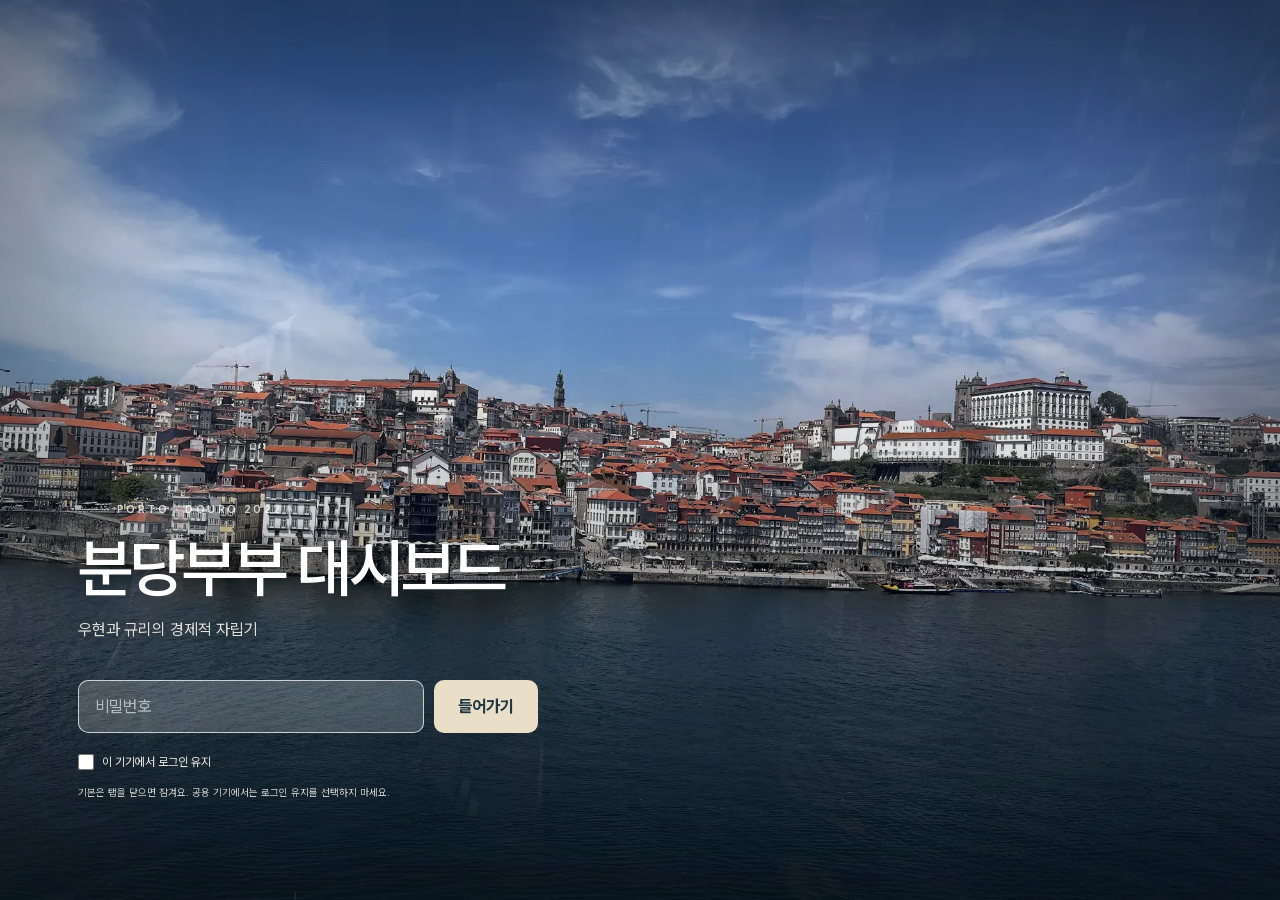
==== commit f74ca2ed: "Align morning briefing freshness and price reference dates" ====
--- a/docs/index.html
+++ b/docs/index.html
@@ -1318,6 +1318,13 @@
 .account-rise {color:var(--rise)}
 .account-fall {color:var(--fall)}
 .account-flat,.account-unavailable {color:var(--ink-muted)}
+
+/* 모바일 할머니 말씀: 원문의 짧은 문단과 여백을 그대로 보존한다. */
+.fortune-person .fortune-body, .fortune-close .fortune-body { line-height:1.85; word-break:keep-all; overflow-wrap:anywhere; margin:0 0 1em; }
+.fortune-people { grid-template-columns:1fr; }
+@media (max-width:760px) {
+  .fortune-person .fortune-body, .fortune-close .fortune-body { font-size:15px; line-height:1.9; }
+}
 </style>
 <script>
   /* 저장된 수동 테마를 렌더 전에 즉시 적용 — 깜빡임(FOUC) 방지 */
@@ -1746,9 +1753,13 @@
   const blocks = HEALTH_BLOCKS.map(([key, label, limit, note]) => {
     const meta = live?._status?.[key];
     const available = live && Object.hasOwn(live, key) && live[key] != null;
-    const time = key === "checkpoint" ? (live?.checkpoint?.generated_at || snap.checkpoint?.generated_at) : live?._fetched?.[key];
+    const time = key === "checkpoint"
+      ? [snap.checkpoint?.generated_at, live?.checkpoint?.generated_at]
+          .filter(value => dataTime(value) != null && dataTime(value) <= now)
+          .sort((a, b) => dataTime(b) - dataTime(a))[0]
+      : live?._fetched?.[key];
     const age = dataAge(time, now);
-    const state = meta?.state === "error" ? "error" : !available ? "snapshot" : age == null ? "unknown" : age > limit ? "stale" : "ok";
+    const state = meta?.state === "error" ? "error" : !available ? "snapshot" : age == null ? "unknown" : (age > limit || (key === "checkpoint" && kstDay(dataTime(time)) !== kstDay(now))) ? "stale" : "ok";
     return { key, label, time, age, state, note, sourceTime: key === "financial" ? live?.financial?.quotes_asof : null };
   });
   const warnings = blocks.filter(b => b.state !== "ok");
@@ -2507,177 +2518,6 @@
     <div class="goal-sub">연금성 ${fmtEok(pension)} · 유동성 ${fmtEok(liquid)}</div>
   </div>`;
 }
-/* The calculated daily type chooses the advice. The scenes are conditional, not calendar events. */
-const FORTUNE_LETTERS = {
-  비견: {
-    woohyun: "누군가 네가 보는 것과 같은 문제를 보고 다른 답을 내놓으면, 결론보다 각자가 뭘 지키려는지부터 들어보렴. 속도를 보는 사람과 정확성을 보는 사람은 말이 달라도 같은 편일 수 있거든. 둘 다 놓치기 싫다면 어디까지 먼저 끝낼지 한 줄로 합의해 보거라.",
-    kyuri: "같은 일을 두고 상대의 기준까지 챙기다 보면 정작 네 기준이 뒤로 밀릴 수 있단다. 선택지를 내놓을 일이 생기면 ‘나는 이 점 때문에 이쪽이 좋아’ 하고 먼저 말해보렴. 네 이유를 밝히면 양보할 부분도 훨씬 또렷해져.",
-    question: "서로 같은 일에서 중요하게 본 게 무엇이었니?",
-    second: "상대 의견을 듣고도 꼭 지키고 싶은 기준이 하나 남는지 살펴보렴.",
-  },
-  겁재: {
-    woohyun: "누군가 “우리 같이 하자” 하면 우현이는 끝까지 책임져 주고 싶어지지. 오늘은 좋은 뜻으로 시작한 일도 누가 어디까지 맡는지 비어 있으면 네 시간이 먼저 나가기 쉬운 장면을 살펴보렴. 같이 할 일이 생기면 ‘나는 여기까지 할게. 나머지는 누가 맡으면 좋을까?’ 하고 그 자리에서 정해도 된단다.",
-    kyuri: "네 몫과 남의 몫이 섞이면 도와주고도 마음에 서운함이 남을 수 있단다. 부탁을 받으면 지금 도울 수 있는 부분과 따로 시간을 내야 하는 부분을 나눠서 말해보렴. 비용까지 같이 쓰는 일이면 결제 전에 각자 얼마까지 편한지 맞춰두고.",
-    question: "좋은 마음으로 맡았다가 생각보다 커진 일은 없었니?",
-    second: "함께 하기로 한 일이라도 사람마다 생각한 범위가 같은지 한번 짚어보렴.",
-  },
-  식신: {
-    woohyun: "머릿속에서만 만지작거리던 게 있다면 손에 잡히는 작은 결과로 꺼내보렴. 글이라면 첫 문단만 써 보고, 정리라면 가장 자주 쓰는 것부터 제자리에 놓는 식으로 말이야. 오늘 할 분량을 줄이면 오히려 완성까지 가기 쉬워진단다.",
-    kyuri: "괜찮은 생각이 떠오르면 머릿속에서 완벽하게 다듬기 전에 손으로 한 번 만들어 보렴. 설명을 길게 붙이기보다 한 장짜리 예시를 만들고, 처음 보는 사람이라면 어디서 멈출지 살펴봐. 그 한 군데를 고치는 데 힘을 써도 충분하단다.",
-    question: "오늘 둘 중 누가 작은 거라도 하나 끝냈니?",
-    second: "작게라도 마친 게 생기면 다음에 쉽게 이어 할 수 있도록 마지막 상태를 남겨두렴.",
-  },
-  상관: {
-    woohyun: "빈틈이 보이면 바로 짚고 싶겠지만, 상대가 받아들일 수 있는 문장으로 꺼내는 데 한 호흡 써보렴. 중요한 답을 보낼 일이 생기면 ‘확인한 사실’과 ‘내가 덧붙인 판단’을 두 줄로 나눠 읽어봐. 할 말이 분명해지면 목소리를 높일 일도 줄어든단다.",
-    kyuri: "아쉬운 점을 잘 알아보는 눈은 제안할 때 큰 힘이 된단다. 누군가의 안을 고쳐야 한다면 ‘여기가 별로야’에서 멈추지 말고, 상대가 원래 살리고 싶었던 점을 물은 다음 바꾼 예시를 하나 보여줘. 그래야 네 감각이 상대에게도 보인단다.",
-    question: "오늘 들었던 말 중 뜻보다 말투가 먼저 걸린 게 있었니?",
-    second: "고쳐 달라는 말을 할 일이 생기면 바꿨을 때 무엇이 좋아지는지도 붙여보렴.",
-  },
-  편재: {
-    woohyun: "괜찮은 제안이 들어오면 가능성을 알아보는 재미가 있지. 다만 좋아 보이는 이유가 가격인지, 시간을 아껴주는 건지 한 가지로 좁혀보렴. 제안에 응하기 전에 네가 써야 할 시간까지 헤아리면 정말 반가운 기회인지 더 선명해진단다.",
-    kyuri: "선택지가 여러 개라면 눈에 들어오는 순서대로 하나씩 붙들 필요는 없단다. 새 제안이 오면 ‘지금 필요한 것’과 ‘흥미롭지만 나중에 봐도 되는 것’으로 갈라봐. 궁금한 건 적어두고 당장 답해야 할 일만 남겨도 머리가 가벼워져.",
-    question: "오늘 눈에 들어온 선택지 중 며칠 뒤에도 볼 만한 건 무엇이니?",
-    second: "새 선택을 생각할 때 비용뿐 아니라 그 선택에 드는 시간도 같이 적어보렴.",
-  },
-  정재: {
-    woohyun: "오늘은 큰 그림을 다시 짜기보다 이미 정한 약속 하나가 제대로 굴러가는지 볼 만하단다. 돈 얘기라면 한 달 전체를 펼치기보다 이번 주에 빠져나갈 것 하나의 날짜와 금액을 확인해 보렴. 확인을 끝낸 건 마음에서도 내려놓고.",
-    kyuri: "늘 하던 일에서 조금씩 번거로운 부분이 있다면 오늘 그 한 가지를 손봐도 좋겠구나. 반복해서 묻는 게 있다면 다음에 바로 꺼낼 수 있게 짧게 적어두렴. 규칙을 하나 더 만드는 것보다 매번 드는 수고 하나를 덜어주는 게 오래 간단다.",
-    question: "되풀이되는 수고 중 둘이 한 가지 덜어낼 수 있는 게 있니?",
-    second: "지금 손댈 게 여럿 보이면 다음에도 반복될 한 가지부터 골라보렴.",
-  },
-  편관: {
-    woohyun: "급한 부탁에 바로 답해야 한다는 느낌이 들면, 마감과 지금 확인된 사실부터 떼어놓고 보렴. 바로 결론을 줄 수 없는 일이라면 ‘여기까지는 확인했고, 나머지는 언제까지 볼게’ 하고 먼저 알려도 된단다. 빈칸까지 책임지려다 시간이 밀리는 걸 줄일 수 있어.",
-    kyuri: "여러 사람 요청이 한꺼번에 들어오면 제일 크게 말하는 사람부터 챙기게 되기 쉽지. 먼저 끝내야 다른 사람도 움직일 수 있는 일이 뭔지 한 번만 짚어보렴. 그 일부터 하겠다고 순서를 알려주면 나머지 사람도 기다릴 기준이 생긴단다.",
-    question: "오늘 급해 보였던 일 중 사실 내일로 넘겨도 되는 건 무엇이었니?",
-    second: "시간이 빠듯해지면 마감까지 꼭 필요한 것부터 말로 정해보렴.",
-  },
-  정관: {
-    woohyun: "협의가 길어지는 일엔 종종 결정할 사람과 확인만 해줄 사람이 섞여 있더라. 함께 정할 일이 있다면 ‘누가 최종으로 보고, 우리는 언제까지 의견을 모을까?’ 하고 먼저 짚어보렴. 책임이 또렷하면 네가 안고 있을 일도 가벼워진단다.",
-    kyuri: "여러 의견을 받아 한 방향으로 모아야 한다면, 순서보다 기준을 먼저 맞춰보렴. 무엇을 기준으로 고를지 한 문장으로 써 두면 나중에 다른 의견이 들어와도 다시 처음부터 이야기할 필요가 덜하단다. 네가 왜 그 방향을 제안하는지도 분명해지고.",
-    question: "누가 챙길지 서로 다르게 생각하고 있던 일이 하나쯤 있었니?",
-    second: "약속을 정하게 되면 담당과 다음 확인 시점까지 함께 적어두렴.",
-  },
-  편인: {
-    woohyun: "잘 풀리지 않는 일이 있으면 같은 자리에서 더 오래 버텨 보려 하기 쉽지. 잠깐 떨어져서 아무 사정도 모르는 사람에게 첫 문장만 들려준다고 생각해보렴. 무엇을 빼야 설명이 쉬워지는지가 지금 걸린 문제의 실마리일 수도 있단다.",
-    kyuri: "익숙한 방식으로는 마음에 드는 답이 안 나올 때가 있지. 완전히 다른 방향으로 갈아엎기보다, 같은 생각을 그림 한 장이나 짧은 대화처럼 다른 모양으로 옮겨보렴. 바꾸기 어려운 조건은 그대로 두고 표현만 바꿔도 보이는 게 달라진단다.",
-    question: "오늘 막힌 일을 다른 모양으로 보면 어디서부터 손댈 수 있겠니?",
-    second: "생각이 한 방향으로만 돌면 문제를 설명하는 방식부터 한번 바꿔보렴.",
-  },
-  정인: {
-    woohyun: "자료를 살필 일이 생기면 많이 읽는 것보다 내 판단을 바꿀 수 있는 근거 하나를 골라보렴. 전달받은 말이라면 누가 어떤 상황에서 했는지 원문을 보는 게 도움이 될 수 있어. 그래도 빈 부분은 추측으로 메우지 말고 확인할 질문 하나만 남겨두렴.",
-    kyuri: "혼자 더 오래 고민하는 것보다 잘 아는 사람에게 질문을 한 번 잘 건네는 게 든든할 때가 있단다. 막히는 일이 생기면 ‘어떻게 할까?’보다 ‘내가 이해한 기준이 이게 맞을까?’ 하고 물어봐. 대답을 들은 다음 네가 바꿀 부분 하나만 정하면, 도움을 받으면서도 네 판단이 더 단단해진단다.",
-    question: "혼자 붙들기보다 누군가에게 물어봤으면 빨랐을 일이 있었니?",
-    second: "조언을 받아도 결정은 네 몫이니, 들은 말 중 무엇을 써볼지 하나만 골라보렴.",
-  },
-};
-
-const FORTUNE_PLACES = {
-  "가까운 관계 자리": "가까운 사람일수록 알아서 이해해 주겠지 싶을 때가 있단다. 약속이 어긋나면 ‘난 이 시간이 좋고, 네가 편한 때는 언제야?’ 하고 각자의 사정부터 꺼내보렴.",
-  "일상·일터 자리": "함께 하는 일에서 말이 엇갈리거든 누가 맞는지부터 따지기 전에 각자 이해한 요청을 한 문장씩 말해보렴. 다른 얘기를 하면서 같은 결론을 기다리고 있었을 수도 있거든.",
-  "개인 시간 자리": "저녁에 일과 쉬는 시간이 뒤섞이면, 내일까지 미뤄도 되는 것을 하나 정해서 덜어내렴. 조금 남겨도 네 시간을 다시 갖는 게 더 필요한 날이 있단다.",
-  "집안 어른 자리": "집안 어른과 통화할 일이 있다면 용건부터 서두르지 말고 요즘 어떤지 물어봐 주렴. 네가 이미 아는 사정이라고 생각해도 직접 들으면 챙길 게 달라질 수 있단다.",
-};
-
-const FORTUNE_TYPES = {
-  비견: ["比肩", "자기 기준을 세우고 나란히 의견을 내는 힘"],
-  겁재: ["劫財", "다른 사람과 역할이나 자원을 나눌 때 자기 몫을 살피는 흐름"],
-  식신: ["食神", "생각이나 재주를 눈에 보이는 결과로 만드는 힘"],
-  상관: ["傷官", "익숙한 방식을 고치고 자기 말로 표현하는 힘"],
-  편재: ["偏財", "평소 밖의 제안과 여러 선택지를 살피는 흐름"],
-  정재: ["正財", "이미 맡은 일과 정해둔 살림을 꾸준히 챙기는 힘"],
-  편관: ["偏官", "압박을 느낄 때 먼저 처리할 일을 가르는 힘"],
-  정관: ["正官", "역할과 약속을 또렷하게 세우는 힘"],
-  편인: ["偏印", "익숙한 문제를 새로운 각도로 보는 힘"],
-  정인: ["正印", "자료나 사람의 도움으로 판단의 바탕을 다지는 힘"],
-};
-const FORTUNE_SEATS = {
-  "가까운 관계 자리": ["일지", "둘이 맞춘 약속"],
-  "일상·일터 자리": ["월지", "일이나 일상을 꾸리는 순서"],
-  "개인 시간 자리": ["시지", "저녁과 개인 시간"],
-  "집안 어른 자리": ["년지", "집안 어른과의 연락"],
-};
-const FORTUNE_RELATIONS = {
-  충: "서로 움직이는 방향이 달라 조정이 필요한 관계",
-  형: "같은 문제를 자꾸 고치려다 압박이 생기기 쉬운 관계",
-  육합: "서로 연결되어 이야기를 꺼내기 쉬운 관계",
-  부분삼합: "두 지지가 한 방향에 힘을 보태는 부분합",
-  파: "작은 약속이 느슨해지기 쉬운 관계",
-  해: "겉으로 드러난 말과 속뜻이 엇갈리기 쉬운 관계",
-  "같은 지지": "익숙한 패턴이 한 번 더 도드라지는 관계",
-};
-const FORTUNE_BRANCH_PAIRS = {
-  충: ["자오", "축미", "인신", "묘유", "진술", "사해"],
-  육합: ["자축", "인해", "묘술", "진유", "사신", "오미"],
-};
-const FORTUNE_STEMS = {
-  甲: "갑목", 乙: "을목", 丙: "병화", 丁: "정화", 戊: "무토",
-  己: "기토", 庚: "경금", 辛: "신금", 壬: "임수", 癸: "계수",
-};
-
-function fortunePositions(layer) {
-  return (layer.positions || []).flatMap(row => {
-    const [seat, names] = row.split(" · ");
-    return Object.hasOwn(FORTUNE_SEATS, seat)
-      ? (names || "").split(" / ").filter(name => Object.hasOwn(FORTUNE_RELATIONS, name)).map(name => ({ seat, name }))
-      : [];
-  });
-}
-
-function fortuneRelationName(name, ganzi) {
-  const branch = String(ganzi || "").match(/^[甲乙丙丁戊己庚辛壬癸][子丑寅卯辰巳午未申酉戌亥]\s+.[자축인묘진사오미신유술해]/)?.[0].slice(-1);
-  const pair = FORTUNE_BRANCH_PAIRS[name]?.find(pair => branch && pair.includes(branch));
-  return pair ? pair + (name === "육합" ? "합" : name) : name;
-}
-
-function fortuneRelationLine(positions, ganzi) {
-  const first = positions[0];
-  if (!first) return "";
-  const same = positions.filter(position => position.name === first.name);
-  const seats = same.map(({ seat }) => FORTUNE_SEATS[seat][0]).join("와 ");
-  const relation = fortuneRelationName(first.name, ganzi);
-  const meaning = first.name === "부분삼합" && ganzi[1] === "戌"
-    ? "불의 방향으로 힘을 보태는 부분합"
-    : FORTUNE_RELATIONS[first.name];
-  return `오늘 일진과 ${seats} 사이에 ${relation} 관계가 생겨. ${meaning}으로 읽는단다.`;
-}
-
-function fortuneLetter(who, person = {}, layer = {}, ganzi = "") {
-  // Older payloads identify the type only in the calculator's stock fallback line.
-  const recordedType = String(person?.body || "").match(/일간[^\n.]*?에\s+([가-힣]{2}) 기운으로 닿는구나/)?.[1];
-  const daily = layer.daily || recordedType;
-  if (!Object.hasOwn(FORTUNE_LETTERS, daily)) return null;
-  const theme = FORTUNE_LETTERS[daily];
-  const [hanja, meaning] = FORTUNE_TYPES[daily];
-  const positions = fortunePositions(layer);
-  const focus = positions.find(({ seat }) => seat === layer.relationship_focus);
-  const secondary = positions.find(({ name }) => name === "육합" || name === "부분삼합");
-  const supportingType = (layer.hidden || []).find(type => type !== daily && Object.hasOwn(FORTUNE_LETTERS, type));
-  const address = who === "woohyun" ? "우현아" : "규리야";
-  const stem = FORTUNE_STEMS[ganzi[0]];
-  const focusLine = focus ? fortuneRelationLine([focus, ...positions.filter(row => row !== focus)], ganzi) : "";
-  const supportLine = secondary && secondary !== focus
-    ? fortuneRelationLine([secondary], ganzi) + (secondary.seat === "집안 어른 자리" ? " " + FORTUNE_PLACES[secondary.seat] : "")
-    : "";
-  const intro = `${address}, ${stem ? `오늘의 ${stem} 기운이 네 명식에는` : "오늘 네게는"} ${daily}(${hanja})으로 와. ${meaning}으로 읽는단다.`;
-  const note = focus
-    ? `${focusLine} ${FORTUNE_PLACES[focus.seat]}`
-    : FORTUNE_LETTERS[supportingType || layer.month]?.second || theme.second;
-  return { daily, focus, paragraphs: [`${intro} ${theme[who]}`, note, supportLine].filter(Boolean), question: theme.question };
-}
-
-function fortuneCouple(woohyun, kyuri) {
-  if (!woohyun || !kyuri) return "";
-  const a = woohyun.focus?.seat, b = kyuri.focus?.seat;
-  if (a === "가까운 관계 자리" && b === "개인 시간 자리") {
-    return "오늘 걸리는 자리가 서로 다르구나. 우현이는 둘의 약속을 다시 맞추는 데, 규리는 자기 저녁 시간을 지키는 데 마음이 쓰일 수 있단다. 저녁 계획을 잡을 때 우현이가 같이 하고 싶은 것 하나를 먼저 말하고, 규리는 언제부터 혼자 쉬고 싶은지 알려주렴. 함께할 시간과 쉬는 시간을 한 약속에 넣어보면 좋겠구나.";
-  }
-  const focus = [a && `우현이는 ${FORTUNE_SEATS[a][1]}`, b && `규리는 ${FORTUNE_SEATS[b][1]}`].filter(Boolean);
-  const opening = focus.length ? `오늘은 ${focus.join(", ")}부터 챙겨보는 풀이란다. ` : "";
-  if (woohyun.daily === kyuri.daily) {
-    return `${opening}저녁에 둘이 앉으면 할미 질문 하나만 나눠보렴. ${woohyun.question} 답이 달라도 서로 어떤 장면을 보고 있었는지 끝까지 들어주면 좋겠구나.`;
-  }
-  return `${opening}저녁에 우현이한테는 이렇게 묻고 싶구나. ${woohyun.question} 규리한테도 하나 물을게. ${kyuri.question} 서로 답을 듣고 내일 상대에게 부탁하고 싶은 일 하나씩 말해보렴.`;
-}
 /* ---- 월별 흐름 (스택 영역 + 크로스헤어) ---- */
 function stackedArea(container, periods, series) {
   // series: [{label, color, values:[...]}]  values는 periods와 같은 길이
@@ -2848,54 +2688,34 @@
 
 function fortuneHtml(f) {
   if (!f) return "";
-  const layers = f.layers || {};
-  const people = [
-    ["🐰", "우현", f.woohyun || {}, layers.people?.woohyun || {}, "woohyun"],
-    ["🐷", "규리", f.kyuri || {}, layers.people?.kyuri || {}, "kyuri"],
-  ].map(([emoji, name, person, layer, key]) => ({
-    emoji, name, person, layer, letter: fortuneLetter(key, person, layer, f.ganzi),
-    // 실제 생성된 오늘의 말씀을 우선한다. 예전 결정론 폴백은 보강된 풀이를 유지한다.
-    original: person.body && !/그 기운 믿고 차분히|일간[^\n.]*?에\s+[가-힣]{2} 기운으로 닿는구나/.test(person.body),
-  }));
-  const hasLetter = people.some(({ letter }) => letter);
-  const overview = f.interaction?.startsWith("화생토(")
-    ? "오늘은 위에 불이 있고 아래에 흙이 있구나. 명리에서는 불이 흙을 북돋는 흐름으로 읽어. 마음에 둔 걸 손에 잡히는 결과로 옮겨보렴. 같은 일진도 두 사람 명식에서 하는 일은 서로 다르단다."
-    : hasLetter && f.ganzi
-      ? `오늘은 ${f.ganzi}일이구나. 같은 일진이라도 네가 타고난 기운과 어느 자리에서 만나느냐에 따라 할미가 짚어줄 대목이 달라진단다.`
-      : f.intro;
-  const couple = f.couple || fortuneCouple(...people.map(({ letter }) => letter));
-  const intro = f.intro && !/날\s*날|�/.test(f.intro) ? f.intro : overview;
-  const detail = (label, text) => text
-    ? `<p class="fortune-detail"><b>${label}</b> ${esc(fortuneTalk(text))}</p>` : "";
-  const personHtml = ({ emoji, name, person, layer, letter, original }) => !person.body && !letter ? "" : `<div class="fortune-person">
-    <h3 class="fortune-head"><span class="fortune-name">${emoji} ${name}에게</span>
-      ${person.stars ? `<span class="fortune-stars">${esc(person.stars)}</span>` : ""}</h3>
-    ${(original ? [person.body] : letter?.paragraphs || [person.body]).map(text => `<p class="fortune-body">${esc(fortuneTalk(text))}</p>`).join("")}
-    ${detail("일터", person.work)}${detail("돈 습관", person.money)}
-    ${detail("건강", person.health)}${detail("가족", person.family)}
-    ${letter ? `<details class="fortune-evidence"><summary>오늘 말씀을 풀어낸 근거</summary>
-      ${detail("오늘의 십성", letter.daily)}
-      ${detail("절기 기준 월운 · " + esc(layers.month || ""), layer.month)}
-      ${detail("지장간의 십성", (layer.hidden || []).join(" · "))}
-      ${detail("일진이 닿는 자리", (layer.positions || []).join(" / "))}
-    </details>` : ""}
-    ${(person.lucky_hour || person.lucky_color || person.lucky_number) ? `<div class="luck">🍀 ${[person.lucky_hour, person.lucky_color, person.lucky_number && "숫자 " + person.lucky_number].filter(Boolean).map(esc).join(" · ")}</div>` : ""}
+  // 계산 서버가 확정한 같은 원문만 사용한다. 브라우저에서 별도 운세를 만들지 않는다.
+  if (f.style_version !== "grandma-2026-11-06-v1") return `<section class="card"><h2>할머니 말씀</h2>
+    <p class="fortune-open">${esc(f.intro && !f.woohyun && !f.kyuri ? f.intro : "오늘의 운세 원문을 아직 확인하지 못했어요. 새 리포트가 도착하면 보여드릴게요.")}</p></section>`;
+  const paragraphs = (text, cls) => String(text || "").split(/\n\s*\n/)
+    .filter(p => p.trim()).map(p => {
+      return `<p class="${cls}">${esc(fortuneTalk(p))}</p>`;
+    }).join("");
+  const people = [["🐰", "우현", f.woohyun], ["🐷", "규리", f.kyuri]];
+  const personHtml = ([emoji, name, p]) => !p?.body ? "" : `<div class="fortune-person">
+    <h3 class="fortune-head"><span class="fortune-name">${emoji} ${name}</span>
+      ${p.stars ? `<span class="fortune-stars">${esc(p.stars)}</span>` : ""}</h3>
+    ${paragraphs(p.body, "fortune-body")}
+    ${p.work ? `<p class="fortune-body">💼 ${esc(fortuneTalk(p.work))}</p>` : ""}
+    ${p.lucky_hour || p.lucky_color || p.lucky_number ? `<p class="luck">🍀 ${[p.lucky_hour, p.lucky_color, p.lucky_number && "숫자 " + p.lucky_number].filter(Boolean).map(esc).join(" · ")}</p>` : ""}
   </div>`;
-  const day = [f.ganzi && [f.ganzi, f.zodiac && `${f.zodiac}의 날`].filter(Boolean).join(" "), f.lunar, f.interaction]
-    .filter(Boolean).join(" · ");
+  const day = [f.ganzi, f.zodiac && f.zodiac + "의 날", f.lunar, f.interaction].filter(Boolean).join(" · ");
   return `<section class="card"><h2>할머니 말씀</h2>
-    ${day ? `<div class="cp-date" style="margin-top:0">${esc(day)} · 전통 명리 풀이</div>` : ""}
-    ${intro ? `<p class="fortune-open">${esc(fortuneTalk(intro))}</p>` : ""}
+    ${day ? `<div class="cp-date" style="margin-top:0">${esc(day)} · 당일 명식 관계에 따른 전통 풀이</div>` : ""}
+    ${paragraphs(f.intro, "fortune-open")}
     <div class="fortune-people">${people.map(personHtml).join("")}</div>
-    ${couple ? `<div class="fortune-close"><h3>부부운</h3><p>${esc(fortuneTalk(couple))}</p></div>` : ""}
-    ${f.blessing ? `<p class="fortune-close">${esc(fortuneTalk(f.blessing))}</p>` : ""}
+    ${f.couple || f.blessing ? `<div class="fortune-close">${paragraphs(f.couple, "fortune-body")}${paragraphs(f.blessing, "fortune-body")}</div>` : ""}
   </section>`;
 }
 
 function briefingCard(cp, now = Date.now()) {
   const kstDate = time => new Date(time + 9 * 3600e3).toISOString().slice(0, 10);
-  const generated = Date.parse(cp.generated_at);
-  const sameDay = Number.isFinite(generated) && generated <= now && kstDate(generated) === kstDate(now);
+  const generated = dataTime(cp.generated_at);
+  const sameDay = generated != null && Number.isFinite(generated) && generated <= now && kstDate(generated) === kstDate(now);
   const timeLabel = sameDay ? new Intl.DateTimeFormat("ko-KR", {
     timeZone: "Asia/Seoul", hour: "2-digit", minute: "2-digit", hourCycle: "h23",
   }).format(generated) : "";
@@ -2905,13 +2725,13 @@
     ${item.action ? `<p class="cp-brief-action">${esc(item.action)}</p>` : ""}
     <div class="cp-mkt-note"><a href="${href}" target="_blank" rel="noopener noreferrer">${esc(source)}</a></div>
   </div>` : "";
-  const intro = brief?.intro || cp.greeting;
+  const intro = cp.greeting || brief?.intro;
   const wx = !brief?.weather?.text && cp.weather;
   return { sameDay, html: `<section class="card">
     <h2>오늘 하루 미리보기</h2>
     ${sameDay ? `<div class="cp-date">${esc(cp.date_label)} · ${esc(timeLabel)} KST 작성</div>
       ${intro ? `<p class="cp-hero">${esc(intro)}</p>` : ""}
-      ${!brief && cp.summary ? `<p class="cp-sub">아침 리포트 해석 · ${esc(cp.summary)}</p>` : ""}
+      ${cp.summary ? `<p class="cp-sub">아침 리포트 해석 · ${esc(cp.summary)}</p>` : ""}
       ${wx ? `<p class="cp-sub">${esc(wx.replace(/^현재/gm, "아침 수집 시점"))}</p>` : ""}
       <div class="cp-brief-grid">
         ${section("외출 전에", brief?.weather, "Open-Meteo 서울 예보 · 아침 수집 기준", "https://open-meteo.com/")}
@@ -2930,16 +2750,16 @@
       </section>`;
     return;
   }
-  const pct = v => (v == null || Math.abs(v) < 0.005) ? "0.00%" : (v > 0 ? "+" : "") + v.toFixed(2) + "%";
+  const pct = v => Math.abs(v) < 0.005 ? "0.00%" : (v > 0 ? "+" : "") + v.toFixed(2) + "%";
   // 시세는 방향으로 칠한다(국내 관례: 상승 빨강·하락 파랑) — 우리 돈의 판정색과 다른 축이다
   const cls = v => v > 0 ? "rise" : v < 0 ? "fall" : "";
-  const px = (v, unit) => v == null ? "—"
+  const px = (v, unit) => typeof v !== "number" || !Number.isFinite(v) ? "—"
     : unit === "pt" ? v.toLocaleString("ko-KR", { maximumFractionDigits: 0 }) + "pt"
     : unit === "$" ? "$" + v.toLocaleString("ko-KR", { minimumFractionDigits: 2, maximumFractionDigits: 2 })
     : "₩" + v.toLocaleString("ko-KR", { maximumFractionDigits: 0 });
   // 등락을 '몇 원'으로 — 현재가와 %로 역산 (base=price/(1+p/100), Δ=price-base).
   // 환율은 %보다 실제 원(₩) 변동이 직관적이라는 요청(2026-07-21)으로 환율 표만 이 모드를 쓴다.
-  const wonD = (price, p) => (price == null || p == null) ? "—"
+  const wonD = (price, p) => (!Number.isFinite(price) || !Number.isFinite(p) || p <= -100) ? "—"
     : (() => {
         const d = price * (p / 100) / (1 + p / 100);
         return Math.abs(d) < 0.05 ? "0원"
@@ -2954,7 +2774,7 @@
   // 나머지 기간은 조용한 수치로 둬서, 넷이 같은 목소리로 떠들지 않게 한다.
   const mktCell = (i, k, mode) => {
     const p = i[k] !== undefined ? i[k] : (k === "d1" ? i.change_pct : null);
-    if (p == null) return `<td style="color:var(--ink-muted)">—</td>`;
+    if (typeof p !== "number" || !Number.isFinite(p)) return `<td style="color:var(--ink-muted)">—</td>`;
     const v = mode === "won" ? wonD(i.price ?? i.rate, p) : pct(p);
     if (k === "d1") {
       const dir = Math.abs(p) < 0.005 ? "flat" : (p > 0 ? "rise" : "fall");
@@ -2963,7 +2783,7 @@
     return `<td class="${cls(p)}"><b>${v}</b></td>`;
   };
   const mktRow = (i, mode) => `<tr>
-    <td${i.filled ? ` title="야후 일봉에 ${esc(i.asof || "")} 종가가 비어 있어 장중 마지막 값으로 채웠습니다 (공식 종가와 몇 센트 다를 수 있음)"` : ""}>${esc(i.name)}${
+    <td${i.filled ? ` title="야후 일봉에 ${esc(i.asof || "")} 종가가 비어 있어 장중 마지막 값으로 채웠습니다 (공식 종가와 몇 센트 다를 수 있음)"` : ""}>${esc(i.name)}${i.asof ? `<span class="mkt-asof">${esc(i.asof)} 가격 기준</span>` : `<span class="mkt-asof">가격 기준일 미제공</span>`}${
       i.stale ? `<span class="mkt-asof">⚠️${esc((i.asof || "").slice(5))} 종가</span>` : ""}${
       i.filled ? `<span class="mkt-asof">·장중값</span>` : ""}</td>
     <td class="mkt-px">${px(i.price ?? i.rate, i.unit || "₩")}</td>
@@ -2980,13 +2800,14 @@
   const badge = cp.live_at
     ? (cp.market_closed
         // 장이 닫혔는데 '실시간'이라 적으면, 값이 안 변하는 것을 고장으로 읽게 된다.
-        ? `<span class="live-badge off">장 마감 · 종가 기준 (${esc(cp.live_at)} 확인)</span>`
-        : `<span class="live-badge on"><span class="dot"></span>시세 발행본 ${esc(cp.live_at)} · 가격 지연 가능</span>`)
+        ? `<span class="live-badge off">시장 휴장 · ${esc(cp.live_at)} 발행</span>`
+        : `<span class="live-badge on"><span class="dot"></span>시세 발행 ${esc(cp.live_at)} · 종목별 가격 기준일 확인</span>`)
     : `<span class="live-badge off">모닝 리포트 스냅샷 · ${esc(cp.date_label)}</span>`;
   const fg = cp.fear_greed || {};
-  const fgLine = fg.score != null
-    ? `공포탐욕 <b>${fg.score}</b> (${esc(fg.label || "")})${fg.vix ? ` · VIX ${fg.vix.toFixed(1)}` : ""}` : "";
-  const usAsof = (cp.us || []).map(i => i.asof).filter(Boolean).sort().pop();
+  const fgLine = typeof fg.score === "number" && Number.isFinite(fg.score) && fg.score >= 0 && fg.score <= 100
+    ? `모닝 리포트 ${esc(cp.date_label)} · 공포탐욕 <b>${fg.score}</b> (${esc(fg.label || "")})${typeof fg.vix === "number" && Number.isFinite(fg.vix) ? ` · VIX ${fg.vix.toFixed(1)}` : ""}` : "";
+  const usDates = [...new Set((cp.us || []).map(i => i.asof).filter(Boolean))].sort();
+  const usAsof = usDates.length === 1 ? usDates[0] : null;
 
   // 미국·국내·환율을 한 표로 통합 — 그룹 소제목 행으로 구분, 환율만 원(₩) 변동 모드.
   // 공포탐욕지수는 요청대로 표 아래 별도 문구로 그대로 남긴다.
@@ -5064,13 +4885,24 @@
   // 아침 시트에 올리면 무거운 일별 잡(07:30)을 기다리지 않고 30분 내 반영된다.
   // 단, 일별 스냅샷이 더 최신이면(경계 시각) 밀어내지 않는다.
   if (live.checkpoint && live.checkpoint.generated_at) {
-    const cur = snap.checkpoint && snap.checkpoint.generated_at;
-    if (!cur || live.checkpoint.generated_at >= cur) snap.checkpoint = live.checkpoint;
+    const incoming = dataTime(live.checkpoint.generated_at);
+    const current = dataTime(snap.checkpoint?.generated_at);
+    if (incoming != null && incoming <= Date.now() && (current == null || incoming >= current)) {
+      snap.checkpoint = live.checkpoint;
+    }
   }
   if (snap.checkpoint) {
     let applied = false;
     for (const k of ["us", "kr", "fx"])
-      if (Array.isArray(live[k])) { snap.checkpoint[k] = live[k]; applied = true; }
+      if (Array.isArray(live[k]) && live[k].length) {
+        const rows = snap.checkpoint[k] || [];
+        const merged = live[k].map(row => {
+          const previous = rows.find(item => item.name === row.name);
+          return previous?.asof && (!row.asof || row.asof < previous.asof) ? previous : row;
+        });
+        snap.checkpoint[k] = [...merged, ...rows.filter(row => !merged.some(item => item.name === row.name))];
+        applied = true;
+      }
     // 뉴스도 실시간(30분)으로 덮어쓴다 — 07:00 모닝 뉴스가 온종일 옛것으로 남던 문제 해결
     if (Array.isArray(live.news)) { snap.checkpoint.news = live.news; snap.checkpoint.news_live = true; snap.checkpoint.news_at = live._fetched?.news || null; }
     // 실시간 시세가 실제로 붙었을 때만 기준시각을 남긴다 → 체크포인트가 '실시간' 배지를 켠다
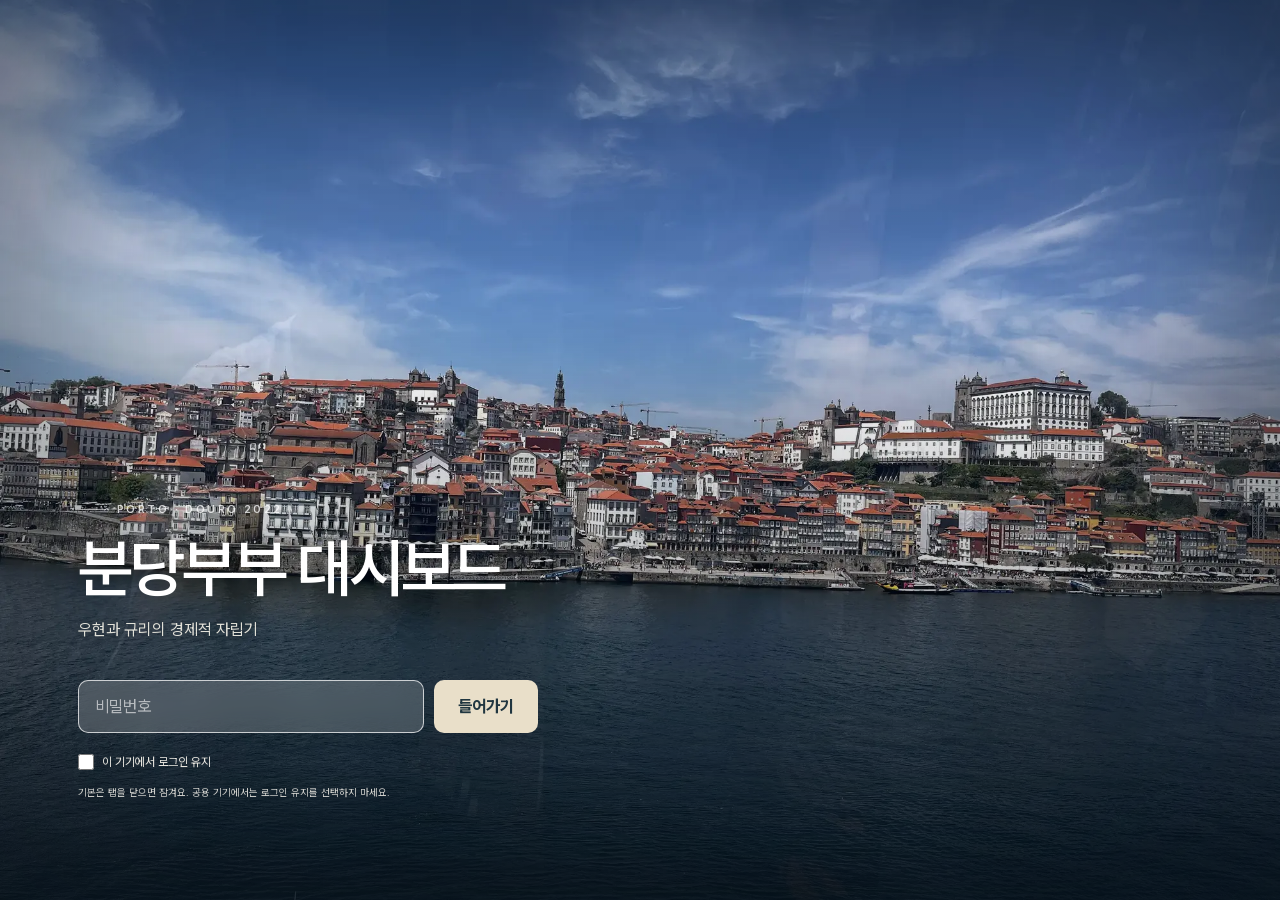
==== commit 9bed5514: "Repair candidate city freshness and surface source calculation errors" ====
--- a/docs/index.html
+++ b/docs/index.html
@@ -1611,6 +1611,7 @@
 </div>
 
 <div id="tab-cities" style="display:none">
+  <p id="ct-status" class="goal-sub" role="status" aria-live="polite"></p>
   <div class="cards" id="ct-kpis"></div>
 
   <section class="card">
@@ -1745,7 +1746,7 @@
   ["simulation", "은퇴 전망", 75, "시트 계산 기준 · 예측값"],
   ["liabilities", "부채", 75, "시트 수집 기준"],
   ["officetel", "후보집", 135, "시트 수집 기준 · 매물 확인일은 별도"],
-  ["cities", "후보 도시", 375, "시트 수집 기준 · 현지 조사일은 별도"],
+  ["cities", "후보 도시", 75, "시트 수집 기준 · 현지 조사일은 별도"],
 ];
 function dataHealth(snap, live, now = Date.now()) {
   const published = live?.updated_iso || live?.updated_at;
@@ -1759,7 +1760,8 @@
           .sort((a, b) => dataTime(b) - dataTime(a))[0]
       : live?._fetched?.[key];
     const age = dataAge(time, now);
-    const state = meta?.state === "error" ? "error" : !available ? "snapshot" : age == null ? "unknown" : (age > limit || (key === "checkpoint" && kstDay(dataTime(time)) !== kstDay(now))) ? "stale" : "ok";
+    const sourceError = key === "cities" && !!live?.cities?.broken?.length;
+    const state = meta?.state === "error" || sourceError ? "error" : !available ? "snapshot" : age == null ? "unknown" : (age > limit || (key === "checkpoint" && kstDay(dataTime(time)) !== kstDay(now))) ? "stale" : "ok";
     return { key, label, time, age, state, note, sourceTime: key === "financial" ? live?.financial?.quotes_asof : null };
   });
   const warnings = blocks.filter(b => b.state !== "ok");
@@ -4080,9 +4082,25 @@
   };
 }
 
-function renderCities(ct, net) {
+function renderCities(ct, net, source = {}) {
   const tabBtn = document.querySelector('.tab[data-tab="cities"]');
-  if (!ct || !ct.cities || !ct.cities.length || !ct.seoul) { if (tabBtn) tabBtn.style.display = "none"; return; }
+  if (tabBtn) tabBtn.style.display = "";
+  const fetched = ct?.fetched_at || source.fetched;
+  const stamp = dataTime(fetched);
+  const collected = stamp == null ? "수집 시각 미제공" : new Date(stamp).toLocaleString("ko-KR", { timeZone: "Asia/Seoul", hour12: false }) + " KST 수집 · " + ageLabel(fetched);
+  const brokenNames = (ct?.broken || []).map(ctShort);
+  const warnings = source.failed ? (ct?.cities?.length ? "최근 수집 실패 · 마지막 정상 자료 표시 중. " : "최근 수집 실패 · 도시 자료가 없습니다. ") : "";
+  const status = document.getElementById("ct-status");
+  status.textContent = warnings + collected + (brokenNames.length ? ` · 원본 계산 오류 ${brokenNames.length}곳: ${brokenNames.join(", ")}` : "")
+    + " · 시트는 약 30분 간격으로 수집하며, Numbeo 현지 가격 조사일과는 다릅니다.";
+  status.dataset.state = source.failed || brokenNames.length || !ct ? "error" : "ok";
+  const assumptions = "FIRE 필요자금은 서울 목표에 생활비 비율을 곱한 근삿값입니다. 세금·비자·현지 의료비 차이는 반영하지 않습니다. 자기계발·미용비는 여가 물가 배율을 대용합니다.";
+  if (!ct?.cities?.length || !ct.seoul) {
+    for (const id of ["ct-kpis", "ct-bars", "ct-pick", "ct-detail", "ct-table"]) document.getElementById(id).innerHTML = "";
+    document.getElementById("ct-bars-note").textContent = "계산 가능한 도시 자료가 없습니다. 원본 수식·누락값을 확인한 뒤 다시 수집합니다.";
+    document.getElementById("ct-note").textContent = assumptions;
+    return;
+  }
   const seoul = ct.seoul;
   const byCost = [...ct.cities].sort((a, b) => a.avg_monthly - b.avg_monthly);
   const reachable = ct.cities.filter(c => c.fire_target > 0 && net >= c.fire_target).length;
@@ -4099,7 +4117,7 @@
     kpiCard("서울 (기준)", fmtMan(seoul.avg_monthly) + "/월", `FIRE 필요 ${fmtEok(seoul.fire_target)} · 연 ${fmtMan(seoul.annual_budget)}`, true) +
     kpiCard("현재 순자산 기준", fmtMan(afford / 12) + "/월", `현재 순자산 ${fmtEok(net)} · 연 ${fmtMan(afford)}`) +
     // 순자산 금액은 바로 왼쪽 '현재 순자산 기준' 카드가 이미 적었다 — 여기선 판정 기준만
-    kpiCard("지금 순자산으로 은퇴 가능", `${reachable} / ${ct.cities.length}곳`, "도시별 FIRE 필요자금 대비");
+    kpiCard("생활비 비례 목표 달성", `${reachable} / ${ct.cities.length}곳`, "계산 정상 도시 기준 · 세금·비자 등 별도");
 
   // 서울 대비 가로 막대 (도시명이 길어 가로가 읽기 좋다). 서울은 기준선으로 표시.
   const rows = [{ ...seoul, _seoul: true }, ...byCost];
@@ -4179,7 +4197,7 @@
       <td>${fmtEok(seoul.fire_target)}</td><td><b>${seoul.fire_target ? (net / seoul.fire_target * 100).toFixed(0) : 0}%</b></td></tr>
       ${byCost.map(trow).join("")}</tbody>`;
   document.getElementById("ct-note").innerHTML =
-    "달성률은 현재 순자산으로 재계산 · 도시 추가·변경은 시트 🌍이주 대시보드 4행에 입력하면 반영됩니다.";
+    assumptions + " 달성률은 현재 순자산 기준입니다. 도시 추가·변경은 시트 🌍이주 대시보드 4행에 입력하면 반영됩니다.";
 }
 
 let _tabsInited = false;
@@ -4699,7 +4717,7 @@
     '<div class="health-publication"><span>파일 발행</span><b>' + esc(h.published || snap.updated_at || "미제공") + '</b></div>' +
     h.blocks.map(b => '<div class="health-row"><div><b>' + b.label + '</b><small>' + esc(b.note) + '</small>' +
       (b.sourceTime ? '<small>가격 조회 ' + esc(ageLabel(b.sourceTime)) + ' · 거래 시각과 다를 수 있음</small>' : '') +
-      '</div><div><span class="health-pill ' + b.state + '">' + labels[b.state] + '</span><small>' + esc(ageLabel(b.time)) + '</small></div></div>').join("") +
+      '</div><div><span class="health-pill ' + b.state + '">' + (b.key === "cities" && live?.cities?.broken?.length ? "원본 계산 오류" : labels[b.state]) + '</span><small>' + esc(ageLabel(b.time)) + '</small></div></div>').join("") +
     '<p class="health-foot">부동산 KB시세는 주간 기준입니다. 가격 제공사의 지연, 휴장, 시트 입력 시점은 수집 주기와 별개입니다. 새로고침은 최신 발행본을 다시 불러옵니다.</p>';
   document.getElementById("data-close").onclick = () => document.getElementById("data-dialog").close();
   document.getElementById("data-dialog").onclick = ev => { if (ev.target === ev.currentTarget) ev.currentTarget.close(); };
@@ -5262,7 +5280,7 @@
   renderMonthly(snap.monthly);
   renderSpending(snap.spending, snap.liabilities);
   renderCashflow(snap.financial, snap.fire);   // 건보료·목표구성은 은퇴 시점 세팅(CF_OWN_*)+FIRE 목표 기준
-  renderCities(snap.cities, net);
+  renderCities(snap.cities, net, { fetched: live?._fetched?.cities, failed: live?._status?.cities?.state === "error" });
   renderOfficetel(snap.officetel);
   renderAccountMoves(snap.financial);
   renderReview(snap.review);
